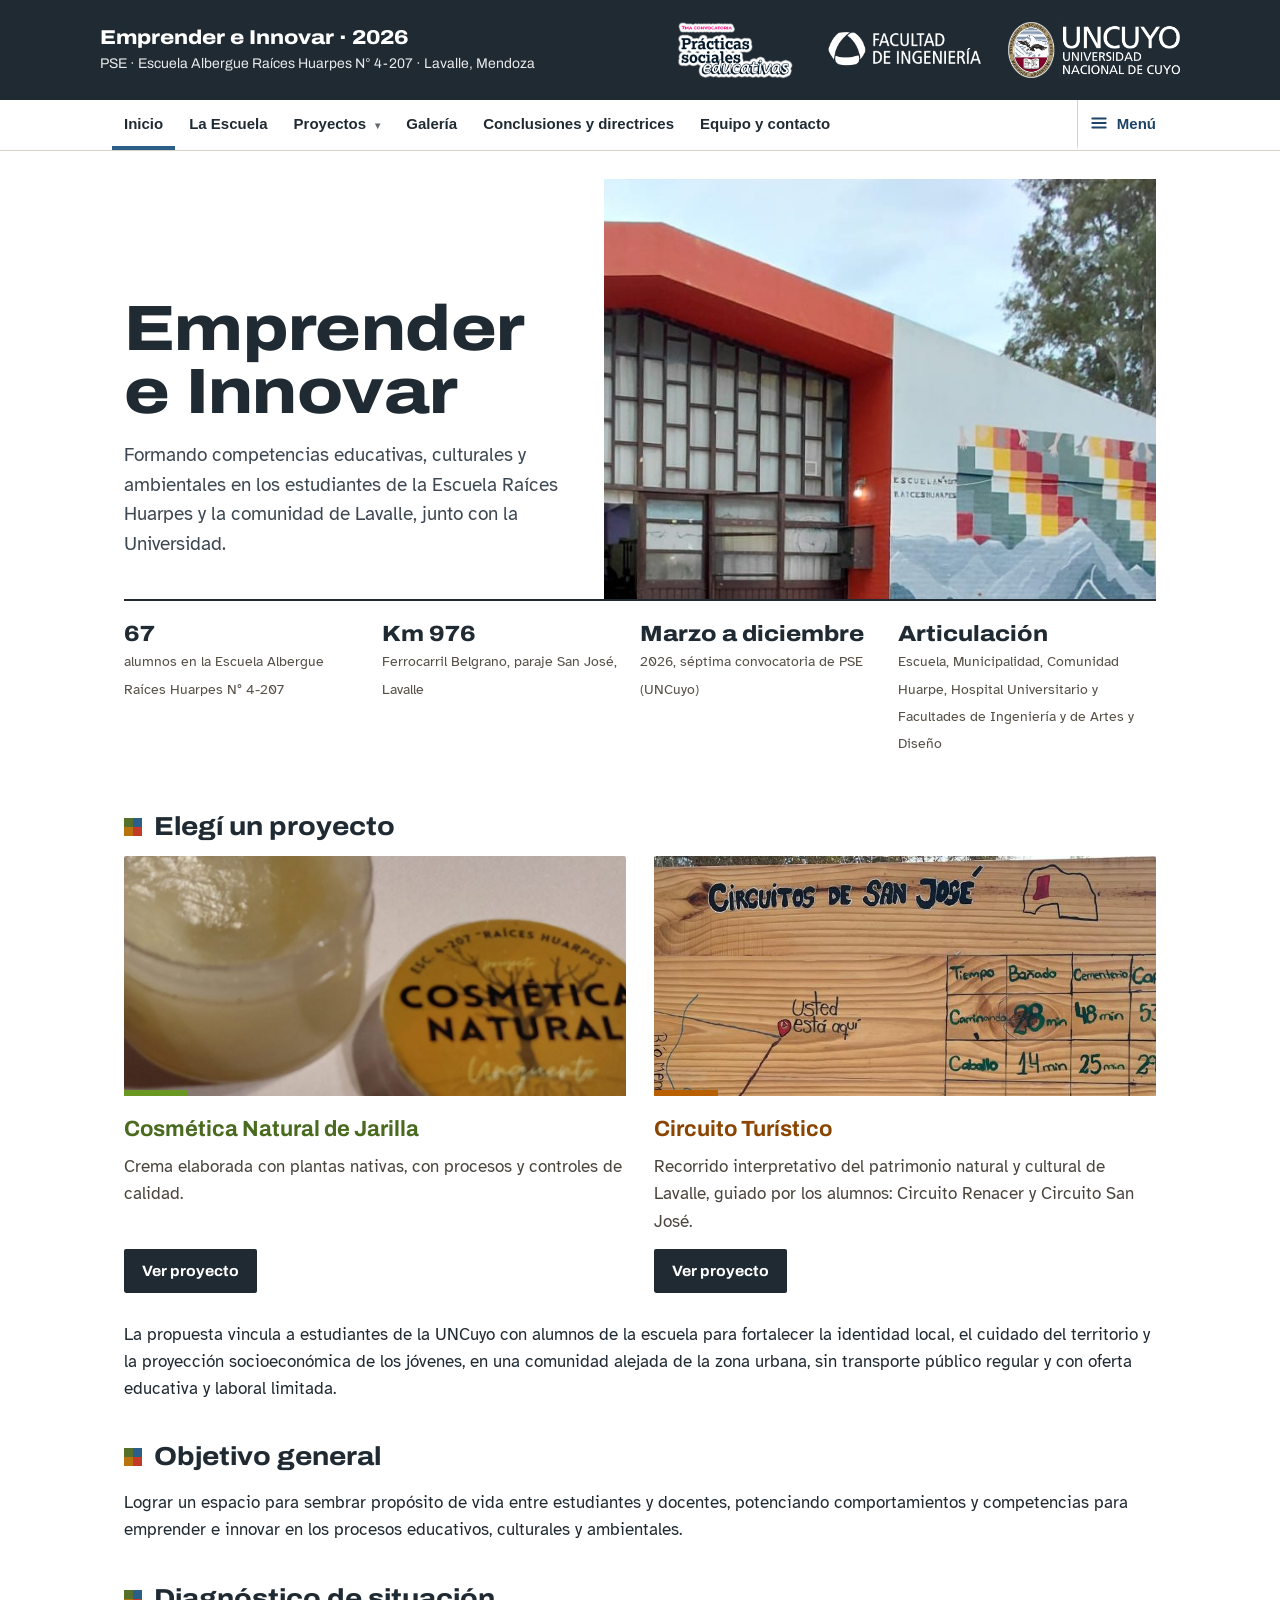
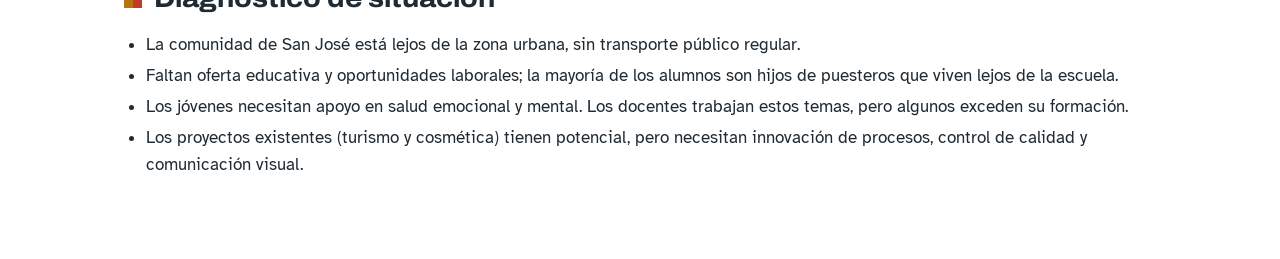
==== index.html @ 1e68cc03 "Cambios generales" ====
<!DOCTYPE html>
<html lang="es">
<head>
<meta charset="UTF-8">
<meta name="viewport" content="width=device-width, initial-scale=1.0">
<title>PSE Escuela Raíces Huarpes · Emprender e Innovar</title>
<style>
  :root{
    --bg:#fbfaf6; --texto:#2e2a24; --borde:#e4dccd;
    --acc:#6A9624; --acc-suave:#BFE878; --acc-osc:#4A6B1F; --acc-txt:#4A6B1F; --hov:#eaf5d2;
  }
  /* Turismo: paleta anaranjada (#af5700 · #c06500 · #d27300 · #e48200 · #f69100 · #ffa333 · #ffba6a · #ffd19b · #ffe8cd) */
  body.turismo{ --acc:#c06500; --acc-suave:#ffe8cd; --acc-osc:#af5700; --acc-txt:#8a4500; --hov:#ffe8cd; --borde:#f1d9bb; --bg:#fffaf3; }
  body.comun{ --acc:#2e5d8a; --acc-suave:#dde9f4; --acc-osc:#1d3f61; --acc-txt:#1d3f61; --hov:#e8f0f8; background:linear-gradient(rgba(251,250,246,.92),rgba(251,250,246,.92)),url("img/mural.jpg") center/cover fixed; }
  *{box-sizing:border-box}
  body{margin:0;font-family:"Open Sans",Lato,Roboto,Arial,sans-serif;font-size:16px;background:var(--bg);color:var(--texto);line-height:1.65}
  h1,h2,h3,nav,.btn,.logo-txt{font-family:Montserrat,Inter,Poppins,Arial,sans-serif}

  header{background:var(--acc-osc);color:#fff;padding:16px 24px;transition:background-color .25s ease}
  .head-in{max-width:1080px;margin:0 auto;display:flex;align-items:center;gap:18px;flex-wrap:wrap}
  .logo{width:64px;height:64px;flex:0 0 64px;border-radius:8px;object-fit:cover;background:#fff}
  .logo-txt{flex:1;min-width:220px}
  .logo-txt .nom{font-size:20px;font-weight:700;margin:0;line-height:1.2}
  .logo-txt .sub{font-size:14px;opacity:.9;margin-top:4px}
  .selector{display:flex;gap:10px;flex-wrap:wrap;margin-left:auto}
  .logos-inst{display:flex;gap:22px;align-items:center;flex-wrap:wrap}
  .logos-inst img{height:56px;width:auto}
  .logos-inst img.pse{height:68px}
  @media(max-width:600px){.logos-inst{flex:1 1 100%;gap:14px}.logos-inst img{height:38px}.logos-inst img.pse{height:46px}}
  .btn-proy{border:2px solid var(--acc);background:#fff;color:var(--acc-osc);padding:9px 16px;border-radius:6px;cursor:pointer;font-size:15px;font-weight:600}
  .btn-proy.activo{background:var(--acc);color:#fff}
  .btn{border:2px solid #fff;background:transparent;color:#fff;padding:9px 16px;border-radius:6px;cursor:pointer;font-size:14px;font-weight:600;transition:.2s}
  .btn:hover{background:rgba(255,255,255,.15)}
  .btn.activo{background:#fff;color:var(--acc-osc)}

  nav{background:#fff;border-bottom:1px solid var(--borde);position:sticky;top:0;z-index:5}
  nav .in{max-width:1080px;margin:0 auto;display:flex;gap:2px;flex-wrap:wrap;padding:0 12px}
  nav button{border:0;background:none;padding:14px 12px;font-size:14px;cursor:pointer;color:var(--texto);border-bottom:3px solid transparent;transition:background-color .18s ease,color .18s ease,border-color .18s ease}
  nav button:hover{background:var(--hov);color:var(--acc-osc);border-bottom-color:var(--acc-suave)}
  nav button.activa{color:var(--acc-osc);border-bottom-color:var(--acc);font-weight:700}
  nav button.activa:hover{border-bottom-color:var(--acc)}

  main{max-width:1080px;margin:0 auto;padding:28px 24px 64px}
  h1.t{font-size:36px;color:var(--acc-osc);margin:6px 0 8px;line-height:1.2}
  h2{font-size:24px;color:var(--acc-osc);margin:26px 0 8px}
  h3{font-size:20px;color:var(--acc);margin:18px 0 6px}
  .lead{font-size:18px;color:#4a443b}
  .tag{display:inline-block;background:var(--acc-suave);color:var(--acc-txt);padding:3px 10px;border-radius:12px;font-size:13px;font-weight:600;margin-bottom:8px}

  .cards{display:grid;grid-template-columns:1fr 1fr;gap:18px;margin-top:22px}
  .card{background:#fff;border:1px solid var(--borde);border-top:6px solid var(--acc);border-radius:10px;padding:22px;transition:box-shadow .2s, transform .2s, background-color .2s}
  .card[data-go]{cursor:pointer}
  .card[data-go]:hover{box-shadow:0 8px 20px rgba(0,0,0,.12);transform:translateY(-3px);background:var(--hov)}
  .card h3{margin-top:0}

  .datos{display:grid;grid-template-columns:repeat(3,1fr);gap:12px;margin:18px 0}
  .dato{background:#fff;border:1px solid var(--borde);border-radius:8px;padding:14px}
  .dato b{display:block;color:var(--acc-osc);font-family:Montserrat,Arial,sans-serif;font-size:15px}
  .dato span{font-size:14px;color:#554f45}

  .foto{background:#EBE0D5;border:2px dashed var(--acc);border-radius:8px;min-height:180px;display:flex;align-items:center;justify-content:center;text-align:center;color:var(--acc-osc);font-size:14px;margin:14px 0;padding:12px}
  .galeria{display:grid;grid-template-columns:repeat(auto-fill,minmax(230px,1fr));gap:14px;margin-top:14px}
  .galeria figure{margin:0;background:#fff;border:1px solid var(--borde);border-radius:8px;overflow:hidden}
  .galeria .marco{height:170px;background:var(--acc-suave);display:flex;align-items:center;justify-content:center;color:var(--acc-osc);font-size:13px;text-align:center;padding:10px}
  .galeria .marco img{width:100%;height:100%;object-fit:cover}
  .galeria figcaption{font-size:14px;padding:10px 12px;color:#4a443b}

  .pendiente{background:#fff8e1;border-left:4px solid #d4a017;padding:10px 14px;border-radius:4px;font-size:14px;margin:12px 0}
  table{width:100%;border-collapse:collapse;margin:10px 0;font-size:14px;background:#fff}
  th,td{border:1px solid var(--borde);padding:8px 10px;text-align:left;vertical-align:top}
  th{background:var(--acc-suave);color:var(--acc-txt)}
  ul,ol{padding-left:22px}
  li{margin-bottom:4px}
  .docs li{margin-bottom:6px}
  .nota{font-size:13px;color:#6b6358}

  .btn-imp{background:var(--acc);color:#fff;border:0;padding:8px 14px;border-radius:6px;cursor:pointer;font-size:14px;margin-bottom:8px;transition:background-color .18s ease,transform .18s ease,box-shadow .18s ease}
  .btn-imp:hover{background:var(--acc-osc);transform:translateY(-1px);box-shadow:0 3px 8px rgba(0,0,0,.18)}
  body.turismo .btn-imp{background:var(--acc-osc)}
  body.turismo .btn-imp:hover{background:var(--acc-txt)}

  /* ---- Inicio: portada, datos y puertas a los proyectos ---- */
  .portada{position:relative;border-radius:14px;overflow:hidden;min-height:380px;display:flex;align-items:flex-end;background:#2b2a26 url("img/escuela.jpg") center 30%/cover}
  .portada::before{content:"";position:absolute;inset:0;background:linear-gradient(to top,rgba(20,24,30,.88) 0%,rgba(20,24,30,.55) 45%,rgba(20,24,30,0) 80%)}
  .portada .txt{position:relative;padding:36px 36px 32px;color:#fff;max-width:760px}
  .portada h1{margin:0 0 10px;font-size:46px;line-height:1.1;color:#fff}
  .portada p{margin:0;font-size:18px;line-height:1.55;color:#f1ede4}
  .datos-fila{display:grid;grid-template-columns:repeat(4,1fr);gap:0;margin:20px 0 6px;border-bottom:1px solid var(--borde)}
  .datos-fila div{padding:6px 18px 16px 0}
  .datos-fila b{display:block;font-family:Montserrat,Arial,sans-serif;font-size:22px;color:var(--acc-osc);line-height:1.2}
  .datos-fila span{font-size:14px;color:#554f45}
  .puertas{display:grid;grid-template-columns:1fr 1fr;gap:20px;margin:14px 0 28px}
  .puerta{display:flex;flex-direction:column;background:#fff;border:1px solid var(--borde);border-radius:12px;overflow:hidden;cursor:pointer;transition:box-shadow .2s,transform .2s}
  .puerta:hover{box-shadow:0 10px 24px rgba(0,0,0,.14);transform:translateY(-3px)}
  .puerta img{width:100%;height:190px;object-fit:cover;display:block}
  .puerta .cuerpo{padding:18px 20px 20px;border-top:6px solid var(--c);display:flex;flex-direction:column;flex:1}
  .puerta .ver{margin-top:auto;align-self:flex-start}
  .puerta h3{margin:0 0 6px;font-size:22px;color:var(--co)}
  .puerta p{margin:0 0 14px;color:#4a443b}
  .puerta .ver{display:inline-block;background:var(--c);color:#fff;padding:8px 16px;border-radius:6px;font-weight:600;font-size:15px}
  .puerta.cos{--c:#6A9624;--co:#4A6B1F} .puerta.tur{--c:#b85f00;--co:#8a4500}
  .puerta .ver{background:var(--co)}
  .contexto{max-width:none}
  @media(max-width:700px){.portada{min-height:320px;background-position:74% 40%}.portada .txt{padding:24px 20px}.portada h1{font-size:32px}.portada p{font-size:16px}.datos-fila{grid-template-columns:1fr 1fr}.puertas{grid-template-columns:1fr}}

  /* ---- Menú del sitio (desplegable general) ---- */
  nav{position:sticky}
  .menu-sitio{margin-left:auto;display:flex;align-items:center;gap:9px;font-weight:700;color:var(--acc-osc);border-left:1px solid var(--borde)!important}
  .menu-sitio svg{width:18px;height:18px;transition:transform .2s}
  .menu-sitio[aria-expanded="true"]{background:var(--hov)}
  #panel-menu{position:absolute;left:0;right:0;top:100%;background:#fff;border-bottom:3px solid var(--acc);box-shadow:0 14px 28px rgba(0,0,0,.16);max-height:calc(100vh - 110px);overflow:auto}
  #panel-menu[hidden]{display:none}
  #panel-menu .cols{max-width:1080px;margin:0 auto;padding:22px 24px 26px;display:grid;grid-template-columns:.8fr 1.1fr 1.1fr;gap:34px}
  #panel-menu h3{margin:0 0 10px;font-size:15px;padding-bottom:8px;border-bottom:3px solid var(--c);color:var(--co)}
  #panel-menu .c-sitio{--c:#2e5d8a;--co:#1d3f61}
  #panel-menu .c-cos{--c:#6A9624;--co:#4A6B1F}
  #panel-menu .c-tur{--c:#c06500;--co:#8a4500}
  #panel-menu ul{list-style:none;margin:0;padding:0}
  #panel-menu ul ul{padding-left:16px;border-left:2px solid #eee;margin:2px 0 4px 6px}
  #panel-menu li{margin:0}
  #panel-menu a{display:block;padding:6px 8px;border-radius:6px;color:#2e2a24;text-decoration:none;font-size:14.5px;line-height:1.35}
  #panel-menu a:hover,#panel-menu a:focus-visible{background:#f3efe6;color:var(--co)}
  #panel-menu .principal{font-weight:700;color:var(--co)}
  @media(max-width:700px){
    nav .in > button[data-tab],nav .in > .dd{display:none}
    .menu-sitio{margin-left:0;width:100%;justify-content:flex-start;border-left:0!important;padding:14px 18px}
    #panel-menu .cols{grid-template-columns:1fr;gap:22px;padding:16px 18px 22px}
  }

  /* ---- La Escuela ---- */
  .esc-top{display:grid;grid-template-columns:1.35fr 1fr;gap:26px;align-items:stretch;margin:6px 0 34px}
  .esc-top figure{margin:0;border-radius:12px;overflow:hidden;min-height:300px;background:#ddd}
  .esc-top figure img{width:100%;height:100%;object-fit:cover;object-position:35% 50%;display:block}
  .ficha{background:#fff;border:1px solid var(--borde);border-radius:12px;padding:20px 22px;margin:0}
  .ficha div{padding:10px 0;border-bottom:1px solid #efe9dd}
  .ficha div:last-child{border-bottom:0}
  .ficha dt{font-family:Montserrat,Arial,sans-serif;font-size:13px;font-weight:700;color:var(--acc-osc);margin:0 0 2px}
  .ficha dd{margin:0;font-size:15px;line-height:1.45;color:#3a352d}
  .esc-intro{font-size:18px;line-height:1.6;color:#3a352d;margin:0 0 8px}
  .mapa-wrap{margin:10px 0 36px}
  .mapa-wrap iframe{display:block;width:100%;height:420px;border:1px solid var(--borde);border-radius:12px;background:#e9e5dc}
  .mapa-cab{display:flex;align-items:baseline;justify-content:space-between;gap:16px;flex-wrap:wrap}
  .btn-mapa{display:inline-block;background:var(--acc-osc);color:#fff;text-decoration:none;padding:9px 16px;border-radius:6px;font-weight:600;font-size:15px}
  .btn-mapa:hover{background:var(--acc)}
  .dos-col{display:grid;grid-template-columns:1fr 1fr;gap:22px;margin-top:10px}
  .dos-col section{background:#fff;border:1px solid var(--borde);border-radius:12px;padding:22px 24px}
  .dos-col h2{margin-top:0;font-size:21px}
  .dos-col p{margin:0}
  .dos-col .desafio{border-top:5px solid #b0623a}
  .dos-col .respuesta{border-top:5px solid var(--acc)}
  @media(max-width:760px){.esc-top,.dos-col{grid-template-columns:1fr}.esc-top figure{min-height:220px}.mapa-wrap iframe{height:320px}}

  /* ---- Equipo y contacto ---- */
  .eq-intro{font-size:17px;color:#3a352d;margin:0 0 22px;max-width:none}
  .eq-bloque{margin:0 0 30px}
  .eq-bloque > h2{margin:0 0 12px;font-size:20px}
  .eq-grid{display:flex;flex-wrap:wrap;gap:16px}
  .eq-grid > .eq-card{flex:1 1 300px}
  .eq-card{background:#fff;border:1px solid var(--borde);border-top:5px solid var(--c,#2e5d8a);border-radius:12px;padding:18px 20px}
  .eq-card h3{margin:0 0 4px;font-size:17px;color:var(--co,#1d3f61)}
  .eq-card .inst{font-size:13px;color:#6b6358;margin:0 0 10px}
  .eq-card ul{list-style:none;margin:0;padding:0}
  .eq-card li{padding:6px 0;border-top:1px solid #f0ebe1;font-size:15px;line-height:1.4}
  .eq-card li:first-child{border-top:0}
  .eq-card li span{display:block;font-size:13px;color:#6b6358}
  .eq-card .eq-mail{display:block;font-size:13px;color:var(--co,#1d3f61);text-decoration:none;word-break:break-all;margin-top:2px}
  .eq-card .eq-mail:hover{text-decoration:underline}
  .eq-card.tur{--c:#c06500;--co:#8a4500}
  .eq-card.cos{--c:#6A9624;--co:#4A6B1F}
  .eq-card.esc{--c:#b0623a;--co:#7a3f22}

  /* ---- Sistema Integrado de Gestión (apartado común) ---- */
  .sig-intro{font-size:18px;line-height:1.6;color:#3a352d;margin:0 0 18px}
  .sig-comp{list-style:none;margin:0 0 14px;padding:0;display:grid;grid-template-columns:repeat(2,1fr);gap:14px}
  .sig-comp li{background:#fff;border:1px solid var(--borde);border-radius:12px;padding:18px 20px;display:grid;grid-template-columns:34px 1fr;gap:4px 12px}
  .sig-comp .n{grid-row:span 2;width:34px;height:34px;border-radius:50%;background:var(--acc-suave);color:var(--acc-osc);font:700 16px/34px Montserrat,Arial,sans-serif;text-align:center}
  .sig-comp h3{margin:2px 0 0;font-size:17px;color:var(--acc-osc)}
  .sig-comp p{margin:0;font-size:15px;line-height:1.5;color:#3a352d}
  .sig-comp li.destacado{grid-column:1/-1;border:2px solid var(--acc);background:#f4f8fc}
  .sig-comp li.destacado .n{background:var(--acc);color:#fff}
  .sig-cierre{font-size:15px;color:#4a443b;margin:6px 0 34px}
  .sig-alcance{display:grid;grid-template-columns:1fr 1fr;gap:16px;margin:8px 0 36px}
  .sig-alcance div{background:#fff;border:1px solid var(--borde);border-top:5px solid var(--c);border-radius:12px;padding:18px 20px}
  .sig-alcance h3{margin:0 0 6px;font-size:17px;color:var(--co)}
  .sig-alcance p{margin:0;font-size:15px;line-height:1.5}
  .sig-alcance .cos{--c:#6A9624;--co:#4A6B1F} .sig-alcance .tur{--c:#c06500;--co:#8a4500}
  .sig-nota{font-size:14px;color:#554f45;margin:-22px 0 34px}
  .iso-wrap{overflow-x:auto;border:1px solid var(--borde);border-radius:12px;background:#fff}
  .iso{width:100%;border-collapse:collapse;font-size:14px;line-height:1.45;min-width:760px}
  .iso th,.iso td{padding:10px 12px;text-align:left;vertical-align:top;border-bottom:1px solid #efe9dd}
  .iso thead th{position:sticky;top:0;background:#f6f3ec;font-family:Montserrat,Arial,sans-serif;font-size:13px}
  .iso thead th.c-com{color:#1d3f61} .iso thead th.c-cos{color:#4A6B1F;border-bottom:3px solid #6A9624} .iso thead th.c-tur{color:#8a4500;border-bottom:3px solid #c06500}
  .iso thead th.c-com{border-bottom:3px solid #2e5d8a}
  .iso td:first-child{font-weight:600;white-space:nowrap;color:#2e2a24}
  .iso td.vacio{color:#b3aa9a}
  .iso tr.grupo td{background:#faf8f3;font:700 12px Montserrat,Arial,sans-serif;color:#6b6358;letter-spacing:.02em;padding:8px 12px}
  @media(max-width:760px){.sig-comp,.sig-alcance{grid-template-columns:1fr}}

  /* ---- Proyectos: portada, tablero y navegación lateral ---- */
  .py-hero{position:relative;border-radius:14px;overflow:hidden;min-height:300px;display:flex;align-items:flex-end;background:#333 center/cover;margin:4px 0 0}
  .py-hero::before{content:"";position:absolute;inset:0;background:linear-gradient(to top,rgba(20,18,14,.9),rgba(20,18,14,.45) 55%,rgba(20,18,14,.05))}
  .py-hero .txt{position:relative;padding:30px 32px;color:#fff;max-width:820px}
  .py-hero .tipo{display:inline-block;font-size:13px;font-weight:700;background:var(--acc);padding:3px 10px;border-radius:12px;margin-bottom:10px}
  .py-hero h1{margin:0 0 8px;font-size:40px;line-height:1.1;color:#fff}
  .py-hero p{margin:0;font-size:17px;line-height:1.5;color:#f3eee4}
  .py-datos{display:grid;grid-template-columns:repeat(4,1fr);border-bottom:1px solid var(--borde);margin:18px 0 26px}
  .py-datos div{padding:6px 16px 16px 0}
  .py-datos b{display:block;font:700 24px/1.2 Montserrat,Arial,sans-serif;color:var(--acc-osc)}
  .py-datos span{font-size:14px;color:#554f45}
  .py-desc{display:grid;grid-template-columns:1.4fr 1fr;gap:28px;align-items:start}
  .py-desc details{margin-top:4px}
  .py-desc summary{cursor:pointer;color:var(--acc-txt);font-weight:700}
  .py-etapas{list-style:none;margin:0;padding:0;counter-reset:e;background:#fff;border:1px solid var(--borde);border-radius:12px;padding:16px 18px}
  .py-etapas h3{margin:0 0 8px;font-size:16px;color:var(--acc-osc)}
  .py-etapas li{counter-increment:e;display:grid;grid-template-columns:28px 1fr;gap:10px;padding:6px 0;font-size:14.5px;line-height:1.4;border-top:1px solid #f0ebe1}
  .py-etapas li:first-of-type{border-top:0}
  .py-etapas li::before{content:counter(e);width:24px;height:24px;border-radius:50%;background:var(--acc-suave);color:var(--acc-osc);font:700 12px/24px Montserrat,Arial,sans-serif;text-align:center}
  .tablero{display:grid;grid-template-columns:repeat(4,1fr);gap:16px;margin-top:10px}
  .col-t h3{margin:0 0 4px;font-size:16px;color:var(--acc-osc)}
  .doc-c{display:block;background:#fff;border:1px solid var(--borde);border-left:5px solid var(--acc);border-radius:10px;padding:12px 14px;margin-bottom:10px;text-decoration:none;color:var(--texto);transition:box-shadow .15s,transform .15s}
  .doc-c:hover,.doc-c:focus-visible{box-shadow:0 6px 16px rgba(0,0,0,.1);transform:translateY(-2px)}
  .doc-c b{display:block;font-size:14.5px;line-height:1.35;color:var(--acc-osc)}
  .doc-c small{display:block;font-size:12.5px;color:#6b6358;margin-top:3px}
  .doc-c.comun{border-left-color:#2e5d8a}.doc-c.comun b{color:#1d3f61}
  .py-layout{display:grid;grid-template-columns:240px 1fr;gap:30px;align-items:start}
  .py-lado{position:sticky;top:64px;max-height:calc(100vh - 80px);overflow:auto;background:#fff;border:1px solid var(--borde);border-radius:12px;padding:14px 10px}
  .py-lado .volver-p{display:block;font-weight:700;color:var(--acc-osc);text-decoration:none;padding:4px 8px 10px;border-bottom:1px solid #efe9dd;margin-bottom:6px;font-size:14px}
  .py-lado h4{margin:10px 8px 4px;font:700 12px Montserrat,Arial,sans-serif;color:#7a7266}
  .py-lado a.it{display:block;padding:6px 8px;border-radius:6px;font-size:13.5px;line-height:1.3;color:#3a352d;text-decoration:none;border-left:3px solid transparent}
  .py-lado a.it:hover{background:var(--hov)}
  .py-lado a.it.actual{background:var(--acc-suave);color:var(--acc-osc);font-weight:700;border-left-color:var(--acc)}
  .py-sel{display:none}
  .py-sel .volver-m{display:block;font-weight:700;color:var(--acc-osc);text-decoration:none;margin-bottom:12px;font-size:15px}
  .py-sel label{display:block}
  .py-pasos{display:flex;justify-content:space-between;gap:16px;margin-top:40px;padding-top:18px;border-top:1px solid var(--borde)}
  .py-pasos a{display:block;max-width:48%;text-decoration:none;background:#fff;border:1px solid var(--borde);border-radius:10px;padding:10px 14px;color:var(--acc-osc)}
  .py-pasos a small{display:block;font-size:12px;color:#7a7266}
  .py-pasos a.sig-p{margin-left:auto;text-align:right}
  .py-main{min-width:0}
  @media(max-width:900px){.tablero{grid-template-columns:1fr 1fr}.py-desc{grid-template-columns:1fr}}
  @media(max-width:760px){
    .py-layout{grid-template-columns:1fr}.py-lado{display:none}
    .py-sel{display:block;margin:0 0 16px}.py-sel label{font-size:13px;font-weight:700;color:var(--acc-osc)}
    .py-sel select{width:100%;margin-top:4px;padding:10px;font-size:15px;border:1px solid var(--borde);border-radius:8px;background:#fff}
    .py-datos{grid-template-columns:1fr 1fr}.tablero{grid-template-columns:1fr}.py-hero h1{font-size:30px}.py-hero .txt{padding:22px 20px}
  }

  .pdca-intro{margin:-4px 0 14px;color:#4a443b}
  .tablero.pdca .col-t{position:relative}
  .pdca-cab{display:flex;gap:12px;align-items:flex-start;background:#fff;border:1px solid var(--borde);border-radius:12px;padding:12px 14px;margin-bottom:12px;min-height:84px}
  .pdca-cab h3{margin:2px 0 2px}.pdca-cab p{margin:0;font-size:13px;color:#6b6358;line-height:1.35}
  .pdca-l{flex:0 0 40px;height:40px;border-radius:50%;background:var(--acc);color:#fff;font:800 19px/40px Montserrat,Arial,sans-serif;text-align:center}
  .tablero.pdca .col-t:not(:last-child)::after{content:"→";position:absolute;top:30px;right:-15px;font:700 18px Montserrat,Arial,sans-serif;color:var(--acc);z-index:1}
  .pdca-vuelta{margin:6px 0 0;font-size:14px;font-weight:600;color:var(--acc-osc)}
  @media(max-width:900px){.tablero.pdca .col-t::after{display:none}}
  .foto-fig{margin:14px 0}
  .foto-fig img{width:100%;max-height:340px;object-fit:cover;border-radius:8px;border:1px solid var(--borde);display:block}
  .foto-fig figcaption{font-size:13px;color:#4a443b;margin-top:4px}
  .sim-in{display:flex;gap:10px;align-items:center;flex-wrap:wrap;margin:12px 0}
  .sim-in input{width:110px;padding:6px;font-size:15px;border:1px solid var(--borde);border-radius:4px}
  .anim-ctrl{display:flex;gap:10px;align-items:center;flex-wrap:wrap;margin:12px 0}
  .anim-track{display:grid;grid-template-columns:repeat(auto-fill,minmax(230px,1fr));gap:8px;margin:10px 0}
  .anim-paso{background:#fff;border:1px solid var(--borde);border-radius:6px;padding:8px 10px;font-size:14px;cursor:pointer;opacity:.55;transition:.3s}
  .anim-paso:hover{opacity:1;background:var(--hov);border-color:var(--acc)}
  .anim-paso .num{display:inline-block;background:var(--acc-suave);color:var(--acc-osc);border-radius:50%;width:24px;height:24px;text-align:center;line-height:24px;margin-right:6px;font-weight:700}
  .anim-paso.hecho{opacity:.85;border-color:var(--acc)}
  .anim-paso.activo-anim{opacity:1;background:var(--acc);color:#fff;transform:scale(1.03);border-color:var(--acc)}
  .anim-paso.activo-anim .num{background:#fff;color:var(--acc-osc)}
  .anim-barra{height:10px;background:var(--acc-suave);border-radius:6px;overflow:hidden}
  #anim-bar{height:100%;width:0;background:var(--acc);transition:width .5s}
  .escena svg{width:100%;max-width:420px;display:block;margin:0 auto}
  .sway,.spin,.bob,.wave,.drip,.steam,.tilt,.wobble,.grow,.slide,.blink,.draw{transform-box:fill-box;transform-origin:50% 50%}
  .sway{animation:sway 2.2s ease-in-out infinite}
  @keyframes sway{0%,100%{transform:rotate(-6deg)}50%{transform:rotate(6deg)}}
  .spin{animation:spin 4s linear infinite}
  @keyframes spin{to{transform:rotate(360deg)}}
  .bob{animation:bob 1.6s ease-in-out infinite}
  @keyframes bob{50%{transform:translateY(-8px)}}
  .wave{animation:wave 2s ease-in-out infinite}
  @keyframes wave{0%,100%{transform:translateX(-4px)}50%{transform:translateX(4px)}}
  .drip{animation:drip 1.2s ease-in infinite}
  @keyframes drip{0%{transform:translateY(-12px);opacity:0}30%{opacity:1}100%{transform:translateY(40px);opacity:0}}
  .steam{animation:steam 2s ease-out infinite}
  @keyframes steam{0%{opacity:0;transform:translateY(10px)}40%{opacity:1}100%{opacity:0;transform:translateY(-14px)}}
  .tilt{animation:tilt 2s ease-in-out infinite}
  @keyframes tilt{0%,100%{transform:rotate(-6deg)}50%{transform:rotate(6deg)}}
  .wobble{animation:wob 1.4s ease-in-out infinite}
  @keyframes wob{0%,100%{transform:scale(1,1)}50%{transform:scale(1.12,.88)}}
  .grow{animation:grow 2s ease-in-out infinite;transform-origin:50% 100%}
  @keyframes grow{0%{transform:scaleY(.2)}60%,100%{transform:scaleY(1)}}
  .slide{animation:slide 2.4s ease-in-out infinite}
  @keyframes slide{0%{transform:translateX(-40px);opacity:0}40%,100%{transform:none;opacity:1}}
  .blink{animation:blink 1s ease-in-out infinite}
  @keyframes blink{50%{opacity:.15}}
  .draw{stroke-dasharray:100;stroke-dashoffset:100;animation:draw 1.8s ease forwards}
  @keyframes draw{to{stroke-dashoffset:0}}
  /* ---------- Laboratorio modular: datos destacados y antes/después ---------- */
  .lm-datos{display:grid;grid-template-columns:repeat(auto-fit,minmax(200px,1fr));gap:12px;margin:16px 0}
  .lm-dato{background:#fff;border:1px solid var(--borde);border-top:5px solid var(--acc);border-radius:10px;padding:14px 16px;text-align:center}
  .lm-dato b{display:block;font-family:Montserrat,Arial,sans-serif;font-size:34px;line-height:1.1;color:var(--acc-osc)}
  .lm-dato span{display:block;margin-top:6px;font-size:14px;color:#554f45}
  .lm-vs{display:grid;grid-template-columns:1fr 1fr;gap:14px;margin:12px 0 18px}
  .lm-vs>div{border-radius:10px;padding:14px 18px 8px;border:1px solid var(--borde)}
  .lm-vs .lm-hoy{background:#fbeeea;border-top:5px solid #b5472d}
  .lm-vs .lm-lab{background:#eef5e3;border-top:5px solid var(--acc)}
  .lm-vs h4{margin:0 0 6px;font-size:16px}
  .lm-vs .lm-hoy h4{color:#9a3420}.lm-vs .lm-lab h4{color:var(--acc-osc)}
  .lm-vs ul{margin:0 0 6px;padding-left:20px}
  .lm-vs li{margin:6px 0;font-size:15px;line-height:1.45}
  @media(max-width:640px){.lm-vs{grid-template-columns:1fr}.lm-dato b{font-size:30px}}
  /* ---------- Laboratorio modular: plano en planta ---------- */
  .lm-plano{margin:12px 0 20px}
  .lm-plano .lm-escena{background:#fff}
  .lm-plano svg text{font-family:Arial,Helvetica,sans-serif}
  .lm-plano .z{transition:filter .2s}
  .lm-plano .z:hover{filter:brightness(.94)}
  .lm-leyenda{display:grid;grid-template-columns:repeat(auto-fit,minmax(250px,1fr));gap:6px 18px;margin:12px 0 0;padding:0;list-style:none;counter-reset:lz}
  .lm-leyenda li{display:flex;gap:10px;align-items:flex-start;font-size:14.5px;line-height:1.4}
  .lm-leyenda i{flex:none;width:24px;height:24px;border-radius:50%;background:var(--acc);color:#fff;font:700 13px/24px Arial,sans-serif;text-align:center;font-style:normal}
  .lm-leyenda i.l{background:#2B5F8A}
  @media(max-width:680px){.lm-plano .lm-escena svg{min-width:620px}}
  /* ---------- Recorrido actual vs. laboratorio modular (3D) ---------- */
  #hoy3d{display:none;margin:12px 0 14px}
  #hoy3d.on{display:block}
  .hoy-modos{display:flex;gap:8px;flex-wrap:wrap;margin:0 0 10px}
  #hoy3d-box{position:relative;height:460px;background:linear-gradient(#eef1f5,#f7f4ec);border:1px solid var(--borde);border-radius:12px;overflow:hidden;box-shadow:0 8px 24px rgba(65,45,19,.10);cursor:grab;touch-action:pan-y}
  #hoy3d-box.drag{cursor:grabbing}
  #hoy3d-box canvas{display:block;width:100%;height:100%}
  .hoy-cont{position:absolute;top:10px;left:10px;display:flex;gap:8px;flex-wrap:wrap;pointer-events:none;z-index:2}
  .hoy-cont span{background:rgba(255,255,255,.92);border:1px solid var(--borde);border-radius:8px;padding:5px 11px;font-size:13px;color:#2e2a24}
  .hoy-cont b{font-size:19px;color:#9a3420;margin-right:5px}
  .hoy-cont.cero b{color:var(--acc-osc)}
  .hoy-pista{position:absolute;left:12px;bottom:10px;font-size:12.5px;color:#55606b;background:rgba(255,255,255,.82);border-radius:6px;padding:3px 9px;pointer-events:none}
  #hoy3d-cap{margin:12px 0 0;font-size:15.5px;line-height:1.45;min-height:46px}
  #hoy3d-cap b{color:var(--acc-osc)}
  #hoy3d-bar{height:8px;background:var(--acc-suave);border-radius:6px;overflow:hidden;margin:4px 0 0}
  #hoy3d-bar i{display:block;height:100%;width:0;background:var(--acc);transition:width .35s linear}
  #hoy3d .anim-track{margin:12px 0 0}
  #hoy3d.lab #hoy3d-pasos,#hoy3d.lab #hoy3d-bar,#hoy3d.lab #hoy3d-play{display:none}
  .hoy-tabla td:first-child{font-weight:700;color:#3d4852}
  .hoy-tabla td:nth-child(2){background:#fbeeea}
  .hoy-tabla td:nth-child(3){background:#eef5e3}
  @media(max-width:680px){#hoy3d-box{height:340px}#hoy3d-cap{min-height:88px;font-size:14.5px}.hoy-cont span{font-size:12px;padding:4px 8px}.hoy-cont b{font-size:16px}}
  /* ---------- Laboratorio modular en 3D ---------- */
  #lm3d{display:none;margin:14px 0 20px}
  #lm3d.on{display:block}
  #lm3d-box{position:relative;height:440px;background:linear-gradient(#eef1f5,#f7f4ec);border:1px solid var(--borde);border-radius:12px;overflow:hidden;box-shadow:0 8px 24px rgba(65,45,19,.10);cursor:grab;touch-action:pan-y}
  #lm3d-box.drag{cursor:grabbing}
  #lm3d-box canvas{display:block;width:100%;height:100%}
  #lm3d-pista{position:absolute;left:12px;bottom:10px;font-size:12.5px;color:#55606b;background:rgba(255,255,255,.82);border-radius:6px;padding:3px 9px;pointer-events:none}
  #lm3d-cap{margin:12px 0 0;font-size:15.5px;line-height:1.45;min-height:46px}
  #lm3d-cap b{color:var(--acc-osc)}
  #lm3d-bar{height:8px;background:var(--acc-suave);border-radius:6px;overflow:hidden;margin:4px 0 0}
  #lm3d-bar i{display:block;height:100%;width:0;background:var(--acc);transition:width .35s linear}
  .lm3d-btn{font:inherit;font-size:14px;padding:7px 14px;border-radius:6px;border:1px solid var(--acc);background:var(--acc);color:#fff;cursor:pointer}
  .lm3d-btn.sec{background:#fff;color:var(--acc-osc)}
  .lm3d-btn:hover{filter:brightness(1.07)}
  #lm3d .anim-track{margin:12px 0 0}
  @media(max-width:680px){#lm3d-box{height:320px}#lm3d-cap{min-height:66px;font-size:14.5px}}
  /* ---------- Animación: armado del laboratorio modular ---------- */
  .lm-anim{margin:14px 0 20px}
  .lm-escena{background:#f7f4ec;border:1px solid var(--borde);border-radius:12px;overflow:hidden;box-shadow:0 8px 24px rgba(65,45,19,.10)}
  .lm-escena svg{display:block;width:100%;height:auto}
  .lm-cap{position:relative;height:54px;margin:12px 0 0}
  .lm-cap p{position:absolute;left:0;right:0;top:0;margin:0;font-size:15px;line-height:1.45;opacity:0}
  .lm-cap b{color:var(--acc-osc)}
  .lm-barra{height:8px;background:var(--acc-suave);border-radius:6px;overflow:hidden}
  .lm-barra i{display:block;height:100%;background:var(--acc);transform:scaleX(0);transform-origin:left;animation:lm-barra 20s linear infinite}
  .lm-pie{font-size:13px;color:#6b6358;margin:8px 0 0}
  .lm-a2,.lm-a3,.lm-a4,.lm-a5,.lm-a6,.lm-a7,.lm-badge{opacity:0}
  .lm-a2{animation:lm-a2 20s linear infinite}
  .lm-a3{animation:lm-a3 20s linear infinite}
  .lm-a4{animation:lm-a4 20s linear infinite}
  .lm-a5{animation:lm-a5 20s linear infinite}
  .lm-a6{animation:lm-a6 20s linear infinite}
  .lm-a7{animation:lm-a7 20s linear infinite}
  .lm-w1{animation:lm-w1 20s linear infinite}
  .lm-w2{animation:lm-w2 20s linear infinite}
  .lm-w3{animation:lm-w3 20s linear infinite}
  .lm-w4{animation:lm-w4 20s linear infinite}
  .lm-w5{animation:lm-w5 20s linear infinite}
  .lm-w6{animation:lm-w6 20s linear infinite}
  .lm-w7{animation:lm-w7 20s linear infinite}
  .lm-w8{animation:lm-w8 20s linear infinite}
  .lm-vapor path{transform-box:fill-box;transform-origin:50% 100%;animation:lm-vapor 2.4s ease-out infinite}
  .lm-vapor path:nth-child(2){animation-delay:.8s}
  .lm-vapor path:nth-child(3){animation-delay:1.6s}
  .lm-dot{animation:lm-dot 4.5s ease-in-out infinite}
  .lm-led{animation:lm-led 1.4s ease-in-out infinite}
  .lm-anim:hover *,.lm-anim:focus-within *{animation-play-state:paused}
  @keyframes lm-a2{0%,10%{opacity:0;transform:translateY(10px)}14%,87%{opacity:1;transform:none}96%,100%{opacity:0;transform:translateY(10px)}}
  @keyframes lm-a3{0%,22%{opacity:0;transform:translateY(10px)}26%,87%{opacity:1;transform:none}95%,100%{opacity:0;transform:translateY(10px)}}
  @keyframes lm-a4{0%,34%{opacity:0;transform:translateY(10px)}38%,87%{opacity:1;transform:none}94%,100%{opacity:0;transform:translateY(10px)}}
  @keyframes lm-a5{0%,46%{opacity:0;transform:translateY(10px)}50%,87%{opacity:1;transform:none}93%,100%{opacity:0;transform:translateY(10px)}}
  @keyframes lm-a6{0%,58%{opacity:0;transform:translateY(10px)}62%,87%{opacity:1;transform:none}92%,100%{opacity:0;transform:translateY(10px)}}
  @keyframes lm-a7{0%,70%{opacity:0}74%,86%{opacity:1}90%,100%{opacity:0}}
  @keyframes lm-w1{0%,1%{opacity:0}4%,10%{opacity:1}13%,100%{opacity:0}}
  @keyframes lm-w2{0%,13%{opacity:0}16%,22%{opacity:1}25%,100%{opacity:0}}
  @keyframes lm-w3{0%,25%{opacity:0}28%,34%{opacity:1}37%,100%{opacity:0}}
  @keyframes lm-w4{0%,37%{opacity:0}40%,46%{opacity:1}49%,100%{opacity:0}}
  @keyframes lm-w5{0%,49%{opacity:0}52%,58%{opacity:1}61%,100%{opacity:0}}
  @keyframes lm-w6{0%,61%{opacity:0}64%,70%{opacity:1}73%,100%{opacity:0}}
  @keyframes lm-w7{0%,73%{opacity:0}76%,84%{opacity:1}87%,100%{opacity:0}}
  @keyframes lm-w8{0%,87%{opacity:0}90%,97%{opacity:1}99%,100%{opacity:0}}
  @keyframes lm-vapor{0%{opacity:0;transform:translateY(8px) scale(.9)}35%{opacity:.75}100%{opacity:0;transform:translateY(-18px) scale(1.2)}}
  @keyframes lm-dot{0%,4%{transform:translateX(0)}96%,100%{transform:translateX(392px)}}
  @keyframes lm-led{50%{opacity:.2}}
  @keyframes lm-barra{0%{transform:scaleX(0)}100%{transform:scaleX(1)}}
  @media(max-width:680px){.lm-escena{overflow-x:auto}.lm-escena svg{min-width:640px}.lm-cap{height:92px}.lm-cap p{font-size:14px}}
  @media(prefers-reduced-motion:reduce){
    .lm-anim *{animation:none!important}
    .lm-a2,.lm-a3,.lm-a4,.lm-a5,.lm-a6,.lm-a7{opacity:1}
    .lm-badge{display:none}
    .lm-cap{height:auto}.lm-cap p{position:static;opacity:1;margin:0 0 6px}
    .lm-barra{display:none}
  }
  #fto-panel .fto table{font-size:13px}
  /* ---------- Menú desplegable de "Proyectos" ---------- */
  .dd{position:relative;display:flex}
  .dd-menu{position:absolute;top:100%;left:0;min-width:240px;max-width:calc(100vw - 24px);background:#fff;border:1px solid var(--borde);border-top:3px solid var(--acc);border-radius:0 0 10px 10px;box-shadow:0 10px 24px rgba(0,0,0,.14);display:flex;flex-direction:column;padding:4px 0;opacity:0;visibility:hidden;transform:translateY(-6px);transition:opacity .16s ease,transform .16s ease,visibility .16s;z-index:20}
  .dd:hover .dd-menu,.dd:focus-within .dd-menu{opacity:1;visibility:visible;transform:none}
  .dd.cerrado .dd-menu{opacity:0;visibility:hidden}
  nav .dd-menu button{display:flex;align-items:center;gap:10px;width:100%;text-align:left;padding:12px 18px;border:0;border-left:4px solid transparent;font-size:14px;white-space:nowrap}
  nav .dd-menu button::before{content:"";width:12px;height:12px;border-radius:50%;flex:0 0 12px}
  nav .dd-menu button[data-go*="|turismo|"]::before{background:#d27300}
  nav .dd-menu button[data-go*="|cosmetica|"]::before{background:#6A9624}
  nav .dd-menu button[data-go*="|turismo|"]:hover{background:#ffe8cd;color:#8a4500;border-left-color:#d27300}
  nav .dd-menu button[data-go*="|cosmetica|"]:hover{background:#eaf5d2;color:#4A6B1F;border-left-color:#6A9624}
  .dd-caret{font-size:10px;margin-left:5px;opacity:.7}

  /* ---------- Transición entre ventanas (fade rápido) ---------- */
  #contenido{transition:opacity .2s ease}
  #contenido.saliendo{opacity:0;transition-duration:.12s}

  /* ---------- Vista dividida de Proyectos ---------- */
  body.dividida main{max-width:none;padding:0}
  .split{display:grid;grid-template-columns:1fr 1fr;min-height:calc(100vh - 131px)}
  .half{display:flex;flex-direction:column;justify-content:flex-start;align-items:flex-start;gap:14px;padding:clamp(40px,12vh,120px) clamp(24px,6vw,84px) 56px;position:relative;overflow:hidden}
  .half .ico{width:76px;height:76px;margin-bottom:6px}
  .half h2{font-size:clamp(26px,3.2vw,38px);margin:0;line-height:1.15}
  .half p{font-size:17px;max-width:460px;margin:0}
  .half .etq{font-family:Montserrat,Arial,sans-serif;font-size:13px;font-weight:700;letter-spacing:.08em;text-transform:uppercase}
  .half.tur{background:linear-gradient(155deg,#ffe8cd 0%,#ffd19b 100%);color:#4a2500}
  .half.tur h2,.half.tur .etq{color:#8a4500}
  .half.cos{background:linear-gradient(155deg,#f4fbe3 0%,#BFE878 100%);color:#27360f}
  .half.cos h2,.half.cos .etq{color:#4A6B1F}
  .ver{font-family:Montserrat,Arial,sans-serif;font-size:16px;font-weight:700;color:#fff;border:2px solid transparent;border-radius:8px;padding:12px 28px;cursor:pointer;margin-top:10px;transition:background-color .2s ease,color .2s ease,border-color .2s ease,transform .2s ease,box-shadow .2s ease}
  .half.tur .ver{background:#af5700}
  .half.cos .ver{background:#4A6B1F}
  .half.tur .ver:hover{background:#fff;color:#af5700;border-color:#af5700;transform:translateY(-2px);box-shadow:0 6px 14px rgba(175,87,0,.25)}
  .half.cos .ver:hover{background:#fff;color:#4A6B1F;border-color:#4A6B1F;transform:translateY(-2px);box-shadow:0 6px 14px rgba(74,107,31,.25)}
  .half .ver .flecha{display:inline-block;transition:transform .2s ease;margin-left:6px}
  .half .ver:hover .flecha{transform:translateX(4px)}

  /* ---------- Página de cada proyecto + índice ---------- */
  .mig{font-size:14px;margin:0 0 12px;color:#6b6358}
  .mig a{color:var(--acc-txt);text-decoration:none;padding:2px 6px;border-radius:4px;transition:background-color .15s ease}
  .mig a:hover{background:var(--hov);text-decoration:underline}
  .mig .sep{margin:0 6px 0 2px;opacity:.6}
  .indice,.indice ol{list-style:none;padding-left:0;counter-reset:n}
  .indice ol{padding-left:30px;margin-top:6px}
  .indice li{counter-increment:n;margin-bottom:8px}
  .indice li::before{content:counters(n,".") "  ";font-family:Montserrat,Arial,sans-serif;font-weight:700;color:var(--acc-txt)}
  .indice > li::before{content:counters(n,".") ".  "}
  .indice a{display:inline-block;color:var(--acc-txt);text-decoration:none;font-size:16px;padding:3px 10px;border-radius:6px;border:1px solid transparent;transition:background-color .15s ease,border-color .15s ease,transform .15s ease}
  .indice a:hover{background:var(--hov);border-color:var(--acc);transform:translateX(3px)}
  .indice > li > a{font-weight:700}
  .volver{display:block;width:fit-content;margin:6px 0 12px;font-size:14px;color:var(--acc-txt);text-decoration:none;padding:4px 10px;border-radius:6px;border:1px solid var(--acc);transition:background-color .15s ease,color .15s ease}
  .volver:hover{background:var(--acc-osc);color:#fff}
  body.turismo .volver:hover{background:var(--acc-osc)}

  button:focus-visible,a:focus-visible,[data-go]:focus-visible{outline:3px solid var(--acc);outline-offset:2px}
  @media (prefers-reduced-motion:reduce){#contenido,#contenido.saliendo,.dd-menu{transition:none}}
  .lfb{background:#fff;color:var(--acc-osc);padding:6px 10px;border-radius:6px;font-weight:700;font-size:13px}

  /* ---------- Agregados Proyecto B · Turismo ---------- */
  .tscroll{overflow-x:auto;-webkit-overflow-scrolling:touch;margin:10px 0}
  .tscroll table{margin:0;min-width:560px}
  .propuesta{background:#fff3e0;border-left:4px solid #e48200;padding:10px 14px;border-radius:4px;font-size:14px;margin:12px 0}
  .kpis{display:grid;grid-template-columns:repeat(auto-fit,minmax(180px,1fr));gap:12px;margin:14px 0}
  .kpi{background:#fff;border:1px solid var(--borde);border-left:6px solid var(--acc);border-radius:8px;padding:12px 14px}
  .kpi b{display:block;font-family:Montserrat,Arial,sans-serif;font-size:22px;color:var(--acc-osc);line-height:1.2}
  .kpi span{font-size:13px;color:#554f45}
  .kpi-ok{border-left-color:#3f8f3a}.kpi-ok b{color:#2f6f2b}
  .kpi-no{border-left-color:#b5472d}.kpi-no b{color:#9a3420}
  .kpi-m{border-left-color:#d4a017}.kpi-m b{color:#8a6a00}
  .ok{color:#2f6f2b;font-weight:600}.no{color:#9a3420;font-weight:600}.parcial{color:#8a6a00;font-weight:600}
  .checks{list-style:none;padding-left:0}.checks li{background:#fff;border:1px solid var(--borde);border-radius:6px;padding:8px 12px}
  .formula{font-family:Consolas,monospace;font-size:13px;background:var(--acc-suave);padding:8px 10px;border-radius:6px}
  .sim-in select{padding:6px;font-size:15px;border:1px solid var(--borde);border-radius:4px;background:#fff}
  .npr{display:inline-block;min-width:38px;text-align:center;padding:2px 6px;border-radius:10px;font-weight:700}
  .npr-i{background:#f6d3cb;color:#8a2a17}.npr-m{background:#fbeab0;color:#6f5400}.npr-a{background:#d8ecd2;color:#2f5f2b}
  table.amfe{font-size:12.5px;min-width:1100px}
  table.qfd td.c{text-align:center;font-size:16px;color:var(--acc-osc)}
  table.qfd th.vert{height:150px;vertical-align:bottom;padding:6px 4px;width:44px}
  table.qfd th.vert span{writing-mode:vertical-rl;transform:rotate(180deg);font-size:12px;white-space:nowrap}
  .btn-imp.sel{outline:3px solid var(--acc-suave);outline-offset:1px}
  .barra-f{display:grid;grid-template-columns:140px 1fr;gap:10px;align-items:center;font-size:13px;margin:6px 0}
  .barra-f div{display:flex;flex-direction:column;gap:3px}
  .barra-f i{display:block;height:10px;background:var(--acc);border-radius:4px;transition:width .4s}
  .barra-f i.b2{background:#6A9624}
  .leyenda{font-size:13px;margin:12px 0 4px}.leyenda span{display:inline-block;width:12px;height:12px;border-radius:3px;margin:0 4px 0 10px;vertical-align:-1px}
  .leyenda .l1{background:var(--acc)}.leyenda .l2{background:#6A9624}
  #c-tab input{width:110px;padding:4px;border:1px solid var(--borde);border-radius:4px}
  .pmap{display:grid;grid-template-columns:170px 1fr 170px;gap:12px;margin:14px 0;font-size:13px}
  .pm-cli{background:#fff;border:2px solid #555;border-radius:10px;padding:10px;display:flex;flex-direction:column;gap:6px}
  .pm-cli span{border:1px solid var(--borde);border-radius:6px;padding:4px 6px;background:#fffaf3}
  .pm-centro{display:flex;flex-direction:column;gap:10px}
  .pm-caja{border-radius:10px;padding:10px 12px;border:2px solid}
  .pm-caja b{display:block;text-align:center;font-family:Montserrat,Arial,sans-serif;margin-bottom:6px}
  .pm-est{border-color:#c2415a;background:#fdf0f2}.pm-op{border-color:#e48200;background:#fff6e8}.pm-sop{border-color:#7b5ea7;background:#f5f0fb}
  .pm-flujo{display:flex;align-items:center;gap:8px;flex-wrap:wrap;justify-content:center}
  .pm-flujo>span{background:#fff;border:1px solid #999;border-radius:6px;padding:6px 8px}
  .pm-flujo>span:nth-child(even){border:0;background:none;font-size:18px;padding:0}
  .pm-dos{display:flex;flex-direction:column;gap:4px}.pm-dos em{font-style:normal;border:1px solid var(--borde);border-radius:4px;padding:3px 6px;background:#fffaf3}
  .pasos-op{counter-reset:p;list-style:none;padding:0;display:flex;flex-direction:column;align-items:center;gap:0}
  .pasos-op li{counter-increment:p;background:#fff8d9;border:1px solid #e0c25a;border-radius:8px;padding:8px 14px;width:min(420px,100%);text-align:center;position:relative;margin-bottom:20px}
  .pasos-op li::before{content:counter(p)". ";font-weight:700}
  .pasos-op li:not(:last-child)::after{content:"↓";position:absolute;left:50%;bottom:-20px;transform:translateX(-50%);color:#999}
  .arbol li{margin-bottom:8px}
  details{background:#fff;border:1px solid var(--borde);border-radius:8px;padding:8px 12px;margin:12px 0}
  details summary{cursor:pointer;font-weight:600;color:var(--acc-osc)}
  .pdf-box{display:flex;align-items:center;justify-content:space-between;gap:14px;flex-wrap:wrap;margin:30px 0 6px;padding:14px 18px;background:#fff;border:1px solid var(--borde);border-left:6px solid var(--acc);border-radius:8px}
  .pdf-box b{display:block;font-family:Montserrat,Arial,sans-serif;color:var(--acc-osc)}
  .pdf-box span{font-size:14px;color:#554f45}
  .pdf-box .btn-imp{margin:0;text-decoration:none;display:inline-block}
  table.imp{font-size:12px;min-width:980px}
  table.imp th.vert{height:140px;vertical-align:bottom;padding:6px 3px;width:34px}
  table.imp th.vert span{writing-mode:vertical-rl;transform:rotate(180deg);font-size:11.5px;white-space:nowrap}
  table.imp td.ip{background:#bfe3b4;color:#235b1f;text-align:center;font-weight:700}
  table.imp td.in{background:#f3c2b8;color:#8a2a17;text-align:center;font-weight:700}
  @media(max-width:760px){ .pmap{grid-template-columns:1fr} .barra-f{grid-template-columns:1fr} }
  @media print{header,nav,.noprint,.selector{display:none!important} .tscroll{overflow:visible} details{display:block} body,body.comun{background:#fff!important} main{padding:0} .card{box-shadow:none} h1.t,h2,h3{color:#000} .tag{border:1px solid #000} th{background:#eee}}
  @media(max-width:760px){
    .cards,.datos{grid-template-columns:1fr}
    h1.t{font-size:28px}
    .selector{margin-left:0;width:100%}
    .btn{flex:1}
    .split{grid-template-columns:1fr;min-height:0}
    .half{padding:40px 24px}
    .dd{position:static}
    .dd-menu{left:12px;right:12px;min-width:0;max-width:none}
  }

  /* =====================================================================
     ESTILO "MOSAICO": identidad tomada de la escuela (mural de la wiphala,
     piso de mosaicos, carteles pintados a mano) y del secano lavallino.
     ===================================================================== */
  @font-face{font-family:"Archivo";src:url("fonts/archivo.woff2") format("woff2");font-weight:100 900;font-stretch:62% 125%;font-display:swap}
  @font-face{font-family:"Atkinson Hyperlegible";src:url("fonts/atkinson-400.woff2") format("woff2");font-weight:400;font-display:swap}
  @font-face{font-family:"Atkinson Hyperlegible";src:url("fonts/atkinson-400i.woff2") format("woff2");font-weight:400;font-style:italic;font-display:swap}
  @font-face{font-family:"Atkinson Hyperlegible";src:url("fonts/atkinson-700.woff2") format("woff2");font-weight:700;font-display:swap}
  :root{
    --tinta:#1F2A33; --arena:#EDE4D3; --linea:#D9D2C4; --ladrillo:#C23B26; --ocre:#B8730F; --jarilla:#55702A; --cielo:#2B5F8A;
    --bg:#ffffff; --texto:#1F2A33; --borde:#D9D2C4;
    --acc:#55702A; --acc-suave:#E6EBD9; --acc-osc:#3E5420; --acc-txt:#3E5420; --hov:#F1F4EA;
    --m1:var(--jarilla); --m2:var(--ladrillo); --m3:var(--ocre); --m4:var(--cielo);
  }
  body.turismo{--acc:#B8730F;--acc-suave:#F5E7CF;--acc-osc:#7E4E08;--acc-txt:#7E4E08;--hov:#FBF3E6;--borde:#D9D2C4;--bg:#ffffff;--m1:var(--ocre);--m2:var(--ladrillo);--m3:var(--jarilla);--m4:var(--cielo)}
  body.comun{--acc:#2B5F8A;--acc-suave:#DDE8F2;--acc-osc:#1D4467;--acc-txt:#1D4467;--hov:#EEF4F9;background:#fff;--m1:var(--cielo);--m2:var(--ladrillo);--m3:var(--ocre);--m4:var(--jarilla)}
  body{font-family:"Atkinson Hyperlegible",Arial,sans-serif;font-size:17px;line-height:1.6;color:var(--tinta);background:#fff}
  h1,h2,h3,h4,nav,.btn,.logo-txt,.btn-imp,.ver,.btn-mapa,.datos-fila b,.py-datos b,.pdca-l{font-family:"Archivo",Arial,sans-serif}
  h1.t,.portada h1,.py-hero h1{font-stretch:115%;font-weight:800;letter-spacing:-.01em;color:var(--tinta)}
  h1.t{font-size:44px;line-height:1.05;margin:4px 0 14px}
  h2{font-stretch:110%;font-weight:750;font-size:26px;line-height:1.15;color:var(--tinta);margin:40px 0 12px;display:flex;align-items:center;gap:12px}
  h2::before{content:"";flex:0 0 18px;height:18px;background:conic-gradient(var(--m1) 0 25%,var(--m2) 0 50%,var(--m3) 0 75%,var(--m4) 0)}
  h3{font-stretch:100%;font-weight:700;color:var(--acc-osc)}
  .lead{color:#3d4852}
  /* encabezado y barra: siempre tinta, la identidad del proyecto va en el contenido */
  header,body.turismo header{background:var(--tinta)}
  .logo-txt .nom{font-family:"Archivo",Arial,sans-serif;font-stretch:115%;font-weight:800;letter-spacing:0}
  nav{border-bottom:1px solid var(--linea)}
  nav button{font-size:15px;font-weight:600;color:var(--tinta);border-bottom-width:4px}
  nav button:hover{background:transparent;color:var(--acc-osc);border-bottom-color:var(--linea)}
  nav button.activa{color:var(--tinta);border-bottom-color:var(--acc)}
  .menu-sitio{border-left:1px solid var(--linea)!important}
  /* fuera tarjetas genéricas: sin sombras, sin franjas arriba, esquinas rectas */
  .card,.dato,.puerta,.doc-c,.eq-card,.sig-comp li,.ficha,.dos-col section,.sig-alcance div,.pdca-cab,.py-etapas,.py-lado,.py-pasos a{border-radius:2px!important;box-shadow:none!important}
  .card:hover,.puerta:hover,.doc-c:hover{transform:none!important;box-shadow:none!important}
  .card{border:0;border-top:2px solid var(--tinta);padding:16px 0 0;background:transparent}
  .eq-card{border:0;border-top:2px solid var(--c,var(--tinta));padding:14px 0 0;background:transparent}
  .eq-card li{border-top:1px solid var(--linea)}
  .dos-col section,.sig-alcance div{border:0;border-top:2px solid var(--c,var(--tinta));background:transparent;padding:14px 0 0}
  .dos-col .desafio{--c:var(--ladrillo)}.dos-col .respuesta{--c:var(--cielo)}
  .ficha{border:0;background:var(--arena);padding:20px 22px}
  .ficha div{border-bottom-color:#d6cbb6}
  .tag{display:none}
  .btn-imp,.btn-mapa,.puerta .ver{border-radius:2px;font-weight:700;font-stretch:105%}
  .btn-imp{background:transparent;color:var(--tinta);border:1.5px solid var(--tinta);padding:7px 14px}
  .btn-imp:hover{background:var(--tinta);color:#fff;transform:none;box-shadow:none}
  body.turismo .btn-imp{background:transparent}
  /* Inicio: foto al lado del título, sin degradado encima */
  .portada{display:grid;grid-template-columns:1fr 1.15fr;gap:0;min-height:0;background:var(--arena);border-radius:0;overflow:visible;align-items:stretch}
  .portada::before{display:none}
  .portada .txt{position:static;padding:44px 40px 40px 0;margin-left:0;color:var(--tinta);max-width:none;background:#fff;display:flex;flex-direction:column;justify-content:flex-end}
  .portada h1{font-size:64px;line-height:.98;margin:0 0 18px}
  .portada p{color:#3d4852;font-size:19px}
  .portada img{width:100%;height:100%;min-height:420px;object-fit:cover;display:block}
  .datos-fila{border-top:2px solid var(--tinta);border-bottom:0;margin-top:0;padding-top:14px}
  .datos-fila b,.py-datos b{font-stretch:112%;font-weight:800;color:var(--tinta)}
  .puertas{gap:28px}
  .puerta{border:0;background:transparent}
  .puerta img{height:240px}
  .puerta .cuerpo{border-top:0;padding:16px 0 0;position:relative}
  .puerta .cuerpo::before{content:"";position:absolute;top:-6px;left:0;width:64px;height:6px;background:var(--c)}
  .puerta .ver{background:var(--tinta)}
  .puerta:hover h3{text-decoration:underline;text-underline-offset:4px}
  /* Portada de proyecto */
  .py-hero{display:grid;align-items:stretch;grid-template-columns:1fr 1.15fr;min-height:0;background:var(--arena)!important;border-radius:0;overflow:visible}
  .py-hero::before{display:none}
  .py-hero .txt{position:static;color:var(--tinta);background:#fff;padding:36px 36px 34px 0;display:flex;flex-direction:column;justify-content:flex-end;max-width:none}
  .py-hero .tipo{background:none;color:var(--acc-osc);padding:0;font-size:15px;font-family:"Archivo",Arial,sans-serif;font-weight:700;margin-bottom:12px;display:flex;align-items:center;gap:10px}
  .py-hero .tipo::before{content:"";width:18px;height:18px;background:conic-gradient(var(--m1) 0 25%,var(--m2) 0 50%,var(--m3) 0 75%,var(--m4) 0)}
  .py-hero h1{font-size:54px;line-height:1;color:var(--tinta)}
  .py-hero p{color:#3d4852}
  .py-hero img{width:100%;height:100%;min-height:360px;object-fit:cover;display:block}
  .py-datos{border-top:2px solid var(--tinta);border-bottom:0;padding-top:14px;margin-top:0}
  .py-etapas{border:0;background:var(--arena);padding:18px 20px}
  .py-etapas li{border-top-color:#d6cbb6}
  .py-etapas li::before{border-radius:0;background:var(--acc);color:#fff}
  .pdca-cab{background:transparent;border:0;border-top:2px solid var(--tinta);padding:12px 0 0;min-height:0}
  .pdca-l{border-radius:0;background:var(--acc)}
  .doc-c{border:0;border-left:4px solid var(--acc);background:#F7F5F0;border-radius:0!important}
  .doc-c:hover,.doc-c:focus-visible{background:var(--hov)}
  .doc-c.comun{border-left-color:var(--cielo)}
  .py-lado{border:0;border-right:1px solid var(--linea);background:transparent;padding:4px 14px 4px 0}
  .py-lado a.it{border-radius:0}
  table th{background:var(--arena)!important}
  .sig-comp li{border:0;border-top:2px solid var(--tinta);background:transparent;padding:14px 0 0}
  .sig-comp li.destacado{border:0;background:var(--arena);padding:20px 22px}
  .sig-comp .n{border-radius:0}
  @media(max-width:760px){
    .portada,.py-hero{grid-template-columns:1fr}
    .portada img,.py-hero img{min-height:240px;height:240px;order:-1}
    .portada .txt,.py-hero .txt{padding:22px 0 18px}
    .portada h1{font-size:40px}.py-hero h1{font-size:36px}h1.t{font-size:34px}
  }

  /* ---- Menú como panel lateral ---- */
  #panel-menu{position:fixed;top:0;right:0;bottom:0;left:auto;width:min(400px,92vw);max-height:none;z-index:40;background:#fff;border:0;border-left:1px solid var(--linea);box-shadow:none;overflow-y:auto;animation:pm-entra .22s ease-out}
  @keyframes pm-entra{from{transform:translateX(100%)}to{transform:none}}
  body.menu-abierto{overflow:hidden}
  body.menu-abierto #tabs{z-index:41}
  body.menu-abierto #tabs::before{content:"";position:fixed;inset:0;background:rgba(31,42,51,.5);z-index:39}
  #panel-menu .pm-cab{position:sticky;top:0;display:flex;justify-content:space-between;align-items:center;padding:18px 22px;background:var(--tinta);color:#fff;font:800 20px "Archivo",Arial,sans-serif;font-stretch:115%}
  #panel-menu .pm-cerrar{background:none;border:1.5px solid #fff;color:#fff;font:700 14px "Archivo",Arial,sans-serif;padding:6px 12px;border-radius:2px;cursor:pointer}
  #panel-menu .pm-cerrar:hover{background:#fff;color:var(--tinta)}
  #panel-menu .cols{display:block;max-width:none;padding:8px 22px 30px}
  #panel-menu .cols > div{padding:18px 0 4px}
  #panel-menu h3{font-family:"Archivo",Arial,sans-serif;font-stretch:110%;font-size:16px;border-bottom-width:2px}
  #panel-menu a{font-size:15.5px;border-radius:0}
  @media (prefers-reduced-motion:reduce){#panel-menu{animation:none}}
  @media(max-width:700px){#panel-menu{width:100vw}}

  /* A · Mosaico sobrio: solo el cuadrito en los títulos */
  header{border-bottom:0}

  /* ===== Turismo · animación sobre el afiche original del Circuito Renacer ===== */
  #tur-anim .escena{background:#f5e8cc;border:1px solid var(--borde);border-radius:12px;overflow:hidden;box-shadow:0 10px 28px rgba(65,45,19,.11)}
  #tur-anim .escena svg{display:block;width:100%;max-width:100%;height:auto;margin:0}
  #tur-anim .tur-anim-caption{margin:10px 0 6px;font-size:14px;line-height:1.5;color:#5b4d3b}
  #tur-anim .tur-leyenda{display:flex;gap:9px;flex-wrap:wrap;align-items:center;margin:7px 0 12px}
  #tur-anim .tur-leyenda span{background:#fff9ed;border:1px solid #e3d4bc;border-radius:100px;padding:4px 10px;font-size:13px;color:#59442a}
  #tur-anim .tur-leyenda b{color:#754311}
  #tur-anim .anim-track{grid-template-columns:repeat(auto-fill,minmax(215px,1fr))}
  #tur-anim .anim-paso{font-family:inherit;line-height:1.4;text-align:left;color:inherit}
  #tur-anim .anim-paso.activo-anim{color:#fff}
  #tur-anim .anim-paso:focus-visible{outline:3px solid #b8730f;outline-offset:3px}
  #tur-anim .tur-caminante{stroke-linecap:round;stroke-linejoin:round}
  #tur-anim .tur-brazo-a{transform-box:fill-box;transform-origin:center top}
  #tur-anim .tur-brazo-b{transform-box:fill-box;transform-origin:center top}
  #tur-anim .tur-pierna-a{transform-box:fill-box;transform-origin:center top}
  #tur-anim .tur-pierna-b{transform-box:fill-box;transform-origin:center top}
  #tur-anim .tur-caminando .tur-brazo-a{animation:tur-brazo-a .55s ease-in-out infinite alternate}
  #tur-anim .tur-caminando .tur-brazo-b{animation:tur-brazo-b .55s ease-in-out infinite alternate}
  #tur-anim .tur-caminando .tur-pierna-a{animation:tur-pierna-a .55s ease-in-out infinite alternate}
  #tur-anim .tur-caminando .tur-pierna-b{animation:tur-pierna-b .55s ease-in-out infinite alternate}
  #tur-anim .tur-caminando .tur-caminante:nth-of-type(2) *{animation-delay:-.18s}
  #tur-anim .tur-caminando .tur-caminante:nth-of-type(3) *{animation-delay:-.35s}
  @keyframes tur-brazo-a{from{transform:rotate(-24deg)}to{transform:rotate(26deg)}}
  @keyframes tur-brazo-b{from{transform:rotate(26deg)}to{transform:rotate(-24deg)}}
  @keyframes tur-pierna-a{from{transform:rotate(22deg)}to{transform:rotate(-22deg)}}
  @keyframes tur-pierna-b{from{transform:rotate(-22deg)}to{transform:rotate(22deg)}}
  @media(max-width:650px){#tur-anim .escena.tur-escena-renacer{overflow-x:auto}#tur-anim .escena.tur-escena-renacer svg{min-width:690px}}
  @media(max-width:600px){#tur-anim .tur-anim-caption{font-size:13px}#tur-anim .anim-track{grid-template-columns:1fr 1fr}#tur-anim .anim-paso{font-size:12px;padding:7px}}
  @media(max-width:380px){#tur-anim .anim-track{grid-template-columns:1fr}}
  /* Comparación dinámica entre datos ingresados y límites del Renacer. */
  #tur-anim .tur-evaluacion{margin:16px 0 18px;border:1px solid #e5d5ba;border-radius:12px;background:#fffdf8;overflow:hidden}
  #tur-anim .tur-evaluacion-cab{display:flex;align-items:center;justify-content:space-between;flex-wrap:wrap;gap:10px;padding:13px 16px;background:#fbf3e5;border-bottom:1px solid #e8d9c2}
  #tur-anim .tur-evaluacion-cab h3{font-size:17px;margin:0;color:#7a4118}
  #tur-anim .tur-estado-general{font-size:13px;font-weight:800;border-radius:100px;padding:5px 12px;letter-spacing:.01em}
  #tur-anim .tur-estado-general.apto{background:#e1f2e1;color:#24652a}
  #tur-anim .tur-estado-general.no-apto{background:#fbe1da;color:#992e1c}
  #tur-anim .tur-evaluacion .tscroll{margin:0}
  #tur-anim .tur-evaluacion table{margin:0;border:0;min-width:590px}
  #tur-anim .tur-evaluacion th{background:#fff6e8;font-size:13px;color:#633d22}
  #tur-anim .tur-evaluacion td{font-size:13.5px;padding:10px 12px;vertical-align:middle}
  #tur-anim .tur-evaluacion th,#tur-anim .tur-evaluacion td{border-left:0;border-right:0}
  #tur-anim .tur-estado-item{font-size:12px;font-weight:800;white-space:nowrap}
  #tur-anim .tur-estado-item.apto{color:#2c7132}
  #tur-anim .tur-estado-item.no-apto{color:#9b3424}
  #tur-anim .tur-evaluacion .tur-explicacion{margin:0;padding:11px 16px 15px;font-size:13px;line-height:1.6;color:#594b3a}
  @media(prefers-reduced-motion:reduce){#tur-anim .tur-caminando *{animation:none!important}#tur-anim .anim-paso{transition:none!important}}
  /* ---- Voces de los estudiantes ---- */
  .voces-intro{margin:-4px 0 18px;color:#3d4852}
  #contenido ol{padding-left:30px}
  .voces{display:flex;flex-direction:column;gap:28px;margin-bottom:10px}
  .voz{margin:0;display:grid;grid-template-columns:72px minmax(0,780px);gap:0 18px;align-items:start}
  .voz figcaption{grid-column:1;grid-row:1;display:flex;flex-direction:column;align-items:center;text-align:center;gap:6px;padding-top:4px}
  .voz blockquote{grid-column:2;grid-row:1;position:relative;margin:0;padding:20px 24px;background:var(--vb);border-radius:2px 14px 14px 14px;font-size:17px;line-height:1.6;color:var(--tinta)}
  .voz blockquote::after{content:"";position:absolute;left:-12px;top:0;border-right:12px solid var(--vb);border-bottom:14px solid transparent}
  .voz blockquote p{margin:0 0 .8em}.voz blockquote p:last-child{margin-bottom:0}
  .voz .ava{flex:0 0 64px;width:64px;height:64px;display:block}
  .voz .ava svg{width:64px;height:64px;display:block}
  .voz .ini{width:52px;height:52px;background:var(--vc);color:#fff;font:800 16px/52px "Archivo",Arial,sans-serif;text-align:center}
  .voz figcaption b{display:block;font-family:"Archivo",Arial,sans-serif;font-size:13.5px;line-height:1.2}
  .voz figcaption small{display:block;font-size:12px;color:#5b6570;line-height:1.25}
  .voz.cosmetica{grid-template-columns:minmax(0,780px) 72px;justify-content:end}
  .voz.cosmetica figcaption{grid-column:2}.voz.cosmetica blockquote{grid-column:1;border-radius:14px 2px 14px 14px}
  .voz.cosmetica blockquote::after{left:auto;right:-12px;border-right:0;border-left:12px solid var(--vb)}
  @media(max-width:640px){
    .voz,.voz.cosmetica{grid-template-columns:1fr}
    .voz figcaption,.voz.cosmetica figcaption{grid-column:1;grid-row:1;flex-direction:row;text-align:left;margin-bottom:12px}
    .voz blockquote,.voz.cosmetica blockquote{grid-column:1;grid-row:2;border-radius:2px 14px 14px 14px}
    .voz blockquote::after,.voz.cosmetica blockquote::after{left:22px;right:auto;top:-12px;border:0;border-left:12px solid transparent;border-right:12px solid transparent;border-bottom:12px solid var(--vb)}
  }
  .voz.turismo{--vb:#F5E7CF;--vc:#B8730F}
  .voz.cosmetica{--vb:#E6EBD9;--vc:#55702A}
  /* ===== Cosmética · animación de la elaboración ===== */
  #escena{display:grid;grid-template-columns:1.55fr 1fr;gap:0;background:#fff;border:1px solid var(--linea)}
  #escena .ca-cuadro{position:relative;min-height:260px}
  #escena .ca-cuadro svg{position:absolute;inset:0;display:block;width:100%;height:100%}
  #escena .ca-info{padding:22px 24px;border-left:1px solid var(--linea);animation:ca-entra .45s ease-out}
  #escena .ca-fase{display:block;font:700 13px "Archivo",Arial,sans-serif;color:var(--acc-osc);margin-bottom:6px}
  #escena .ca-info h3{margin:0 0 14px;font-size:22px;line-height:1.2;color:var(--tinta)}
  #escena dl{margin:0}#escena dl div{padding:9px 0;border-top:1px solid var(--linea)}
  #escena dt{font:700 12.5px "Archivo",Arial,sans-serif;color:#5b6570}#escena dd{margin:2px 0 0;font-size:15px;line-height:1.45}
  .ca-ctrl{display:flex;gap:8px;flex-wrap:wrap;align-items:center;margin:14px 0 10px}
  .ca-ctrl button{font:700 14px "Archivo",Arial,sans-serif;border:1.5px solid var(--tinta);background:#fff;color:var(--tinta);border-radius:2px;padding:7px 14px;cursor:pointer}
  .ca-ctrl #cos-play{background:var(--tinta);color:#fff;min-width:110px}
  #cos-linea{display:grid;grid-template-columns:4fr 5fr 3fr 2fr;gap:10px;margin:6px 0 4px}
  .ca-grupo > span{display:block;font:700 12.5px "Archivo",Arial,sans-serif;color:#5b6570;margin-bottom:5px;border-bottom:2px solid var(--linea);padding-bottom:4px}
  .ca-grupo > div{display:flex;gap:5px}
  .ca-grupo button{flex:1;min-width:0;height:34px;border:0;background:#EEF1E6;color:var(--acc-osc);font:700 13px "Archivo",Arial,sans-serif;cursor:pointer;border-radius:2px}
  .ca-grupo button.hecho{background:#C9D4AE}
  .ca-grupo button.actual{background:var(--acc);color:#fff}
  .ca-grupo button:focus-visible,.ca-ctrl button:focus-visible{outline:3px solid var(--ocre);outline-offset:2px}
  @keyframes ca-entra{from{opacity:0;transform:translateY(6px)}to{opacity:1;transform:none}}
  @keyframes ca-sway{0%,100%{transform:rotate(-1.5deg)}50%{transform:rotate(1.5deg)}}
  @keyframes ca-tijera{0%,100%{transform:rotate(0)}50%{transform:rotate(-10deg)}}
  @keyframes ca-cae{0%{transform:translateY(-60px);opacity:0}40%{opacity:1}100%{transform:none;opacity:1}}
  @keyframes ca-seca{0%{fill-opacity:1}100%{fill:#A48A4E}}
  @keyframes ca-aire{from{transform:translateX(-40px);opacity:0}50%{opacity:1}to{transform:translateX(120px);opacity:0}}
  @keyframes ca-agita{0%,100%{transform:rotate(0)}25%{transform:rotate(-4deg)}75%{transform:rotate(4deg)}}
  @keyframes ca-dia{from{opacity:.15}to{opacity:1}}
  @keyframes ca-gota{0%{transform:translateY(-6px);opacity:0}20%{opacity:1}100%{transform:translateY(40px);opacity:0}}
  @keyframes ca-sube{from{transform:scaleY(.2)}to{transform:scaleY(1.9)}}
  @keyframes ca-baja{0%,100%{transform:translateY(0)}50%{transform:translateY(4px)}}
  @keyframes ca-funde{from{transform:scaleY(1.25);fill:#F4F1EA}to{transform:scaleY(.8);fill:#F2E3A6}}
  @keyframes ca-vapor{0%{opacity:0;transform:translateY(10px)}40%{opacity:.9}100%{opacity:0;transform:translateY(-30px)}}
  @keyframes ca-llama{0%,100%{transform:scaleY(1)}50%{transform:scaleY(1.15)}}
  @keyframes ca-calienta{from{transform:scaleY(.25)}to{transform:scaleY(1)}}
  @keyframes ca-enfria{from{transform:scaleY(2.2)}to{transform:scaleY(1)}}
  @keyframes ca-vierte{0%,100%{transform:rotate(-8deg)}50%{transform:rotate(-30deg)}}
  @keyframes ca-chorro{0%,100%{opacity:0}30%,70%{opacity:1}}
  @keyframes ca-gira{0%,100%{transform:rotate(-14deg)}50%{transform:rotate(14deg)}}
  @keyframes ca-mezcla{from{fill:#F4F1EA}to{fill:#E8C25A}}
  @keyframes ca-gota2{0%{transform:none;opacity:0}20%{opacity:1}100%{transform:translateY(30px);opacity:0}}
  @keyframes ca-aguja{from{transform:rotate(0)}to{transform:rotate(360deg)}}
  @keyframes ca-pesa{0%{transform:translateY(-30px)}40%,100%{transform:translateY(0)}}
  @keyframes ca-ok{0%,60%{opacity:0;transform:translate(560px,120px) scale(.5)}100%{opacity:1;transform:translate(560px,120px) scale(1)}}
  @keyframes ca-llena{from{transform:scaleY(0)}to{transform:scaleY(1)}}
  @keyframes ca-etiq{from{transform:translateY(-30px);opacity:0}to{transform:none;opacity:1}}
  @keyframes ca-escribe{from{clip-path:inset(0 100% 0 0)}to{clip-path:inset(0 0 0 0)}}
  @keyframes ca-muestra{0%{transform:none}100%{transform:translateX(110px)}}
  @keyframes ca-flecha{to{stroke-dashoffset:-36}}
  @keyframes ca-tilde{from{stroke-dasharray:1;stroke-dashoffset:1}to{stroke-dasharray:1;stroke-dashoffset:0}}
  @keyframes ca-sello{0%,55%{opacity:0;transform:scale(1.6) rotate(-8deg)}75%{opacity:1;transform:scale(.95) rotate(-8deg)}100%{opacity:1;transform:scale(1) rotate(-8deg)}}
  #escena .ca-sway{animation:ca-sway 3s ease-in-out infinite}
  #escena .ca-tijera{animation:ca-tijera .7s ease-in-out infinite}
  #escena .ca-cae{animation:ca-cae 1.6s ease-out both .6s}
  #escena .ca-seca{animation:ca-seca 4s ease-in forwards}
  #escena .ca-aire path{animation:ca-aire 2.2s linear infinite}#escena .ca-aire path:nth-child(2){animation-delay:.6s}#escena .ca-aire path:nth-child(3){animation-delay:1.2s}
  #escena .ca-agita{animation:ca-agita 1.2s ease-in-out infinite}
  #escena .ca-dia{animation:ca-dia .3s ease-out both}
  #escena .ca-gota{animation:ca-gota 1.35s ease-in infinite}
  #escena .ca-sube{transform-box:fill-box;transform-origin:bottom;animation:ca-sube 4.5s ease-out forwards}
  #escena .ca-baja{animation:ca-baja 1.2s ease-in-out infinite}
  #escena .ca-funde{animation:ca-funde 3.6s ease-out forwards}
  #escena .ca-vapor{animation:ca-vapor 1.8s ease-out infinite}
  #escena .ca-llama{transform-box:fill-box;transform-origin:bottom;animation:ca-llama .5s ease-in-out infinite}
  #escena .ca-calienta{transform-box:fill-box;transform-origin:bottom;animation:ca-calienta 3.6s ease-out forwards}
  #escena .ca-enfria{transform-box:fill-box;transform-origin:bottom;animation:ca-enfria 3.6s ease-out forwards}
  #escena .ca-vierte{animation:ca-vierte 2.4s ease-in-out infinite}
  #escena .ca-chorro{animation:ca-chorro 2.4s ease-in-out infinite}
  #escena .ca-gira{animation:ca-gira 1s ease-in-out infinite}
  #escena .ca-mezcla{animation:ca-mezcla 4s ease-out forwards}
  #escena .ca-gota2{animation:ca-gota2 1.1s ease-in infinite}
  #escena .ca-aguja{transform-box:view-box;transform-origin:0 0;animation:ca-aguja 4s linear infinite}
  #escena .ca-pesa{animation:ca-pesa 2s ease-out both}
  #escena .ca-ok{animation:ca-ok 3s ease-out both}
  #escena .ca-llena{transform-box:fill-box;transform-origin:bottom;animation:ca-llena .6s ease-out both}
  #escena .ca-etiq{animation:ca-etiq .5s ease-out both}
  #escena .ca-escribe{animation:ca-escribe 1.4s steps(9) both .5s}
  #escena .ca-muestra{animation:ca-muestra 2.2s ease-in-out infinite alternate}
  #escena .ca-flecha{animation:ca-flecha .8s linear infinite}
  #escena .ca-tilde{animation:ca-tilde .5s ease-out both}
  #escena .ca-sello{transform-box:fill-box;transform-origin:center;animation:ca-sello 3.2s ease-out both}
  #escena.ca-quieto *{animation:none!important}
  @media (prefers-reduced-motion:reduce){#escena *{animation:none!important}}
  @media(max-width:820px){#escena{grid-template-columns:1fr}#escena .ca-cuadro{min-height:0;aspect-ratio:640/340}#escena .ca-info{border-left:0;border-top:1px solid var(--linea)}#cos-linea{grid-template-columns:1fr 1fr}}
  @media(max-width:480px){#cos-linea{grid-template-columns:1fr}}
  .mapa-img{margin:18px 0 8px}
  .mapa-img img{display:block;width:100%;height:auto;border:1px solid var(--linea)}
  .mapa-img figcaption{font-size:14px;color:#5b6570;margin-top:6px}
  .card .btn-imp{display:inline-block;text-decoration:none;margin-top:4px}
  .gal-tit{margin-top:34px}
  .gal-tit.cos{--m1:#55702A;--m2:#C23B26;--m3:#B8730F;--m4:#2B5F8A;color:#3E5420}
  .gal-tit.tur{--m1:#B8730F;--m2:#C23B26;--m3:#55702A;--m4:#2B5F8A;color:#7E4E08}
</style>
</head>
<body>
<header>
  <div class="head-in">
    
    <svg class="logo" id="logo-fb" viewBox="0 0 120 120" style="display:none" aria-label="Logo PSE"></svg>
    <div class="logo-txt">
      <p class="nom">Emprender e Innovar · 2026</p>
      <div class="sub">PSE · Escuela Albergue Raíces Huarpes N° 4-207 · Lavalle, Mendoza</div>
    </div>
    <div class="logos-inst">
      <img src="img/logo_pse_7.png" alt="Prácticas Sociales Educativas · 7.ª convocatoria" class="pse">
      <img src="img/logo_fing.png" alt="Facultad de Ingeniería · UNCuyo">
      <img src="img/logo_uncuyo.png" alt="Universidad Nacional de Cuyo">
    </div>
  </div>
</header>

<nav id="tabs">
  <div class="in">
    <button class="activa" data-tab="inicio">Inicio</button>
    <button data-tab="escuela">La Escuela</button>
    <div class="dd" id="dd-proy">
      <button data-tab="proyectos" aria-haspopup="true">Proyectos <span class="dd-caret" aria-hidden="true">▾</span></button>
      <div class="dd-menu" role="menu">
        <button role="menuitem" data-go="detalle|turismo|">Proyecto de Turismo</button>
        <button role="menuitem" data-go="detalle|cosmetica|">Proyecto de Cosmética</button>
      </div>
    </div>
    <button data-tab="galeria">Galería</button>
    <button data-tab="conclusiones">Conclusiones y directrices</button>
    <button data-tab="contacto">Equipo y contacto</button>
    <button class="menu-sitio" id="btn-menu" aria-expanded="false" aria-controls="panel-menu"><svg viewBox="0 0 24 24" fill="none" stroke="currentColor" stroke-width="2.4" stroke-linecap="round" aria-hidden="true"><path d="M3 6h18M3 12h18M3 18h18"/></svg><span>Menú</span></button>
  </div>
  <div id="panel-menu" hidden></div>
</nav>

<main id="contenido"></main>

<script>
/* ---------- Logo: abstracción del mural (tejido de colores + cerros) ---------- */
(function(){
  const pal = ["#3f6b2e","#6f8f4e","#c9c3b4","#d9a52b","#b5472d","#7b8a6e","#e7d9b8","#8f9a86"];
  const cols = [
    [0,1,2,3,4,5],[1,2,3,4,5,6],[2,3,4,5,6,7],[3,4,5,6,7,0],[4,5,6,7,0,1]
  ];
  let g = "";
  cols.forEach((row,r)=>row.forEach((c,i)=>{
    g += `<rect x="${6+i*18}" y="${10+r*12}" width="16" height="10" fill="${pal[c]}"/>`;
  }));
  const svg = `
    <rect width="120" height="120" fill="#fff"/>
    ${g}
    <path d="M4,96 L30,66 L44,80 L66,50 L84,74 L100,60 L116,84 L116,116 L4,116 Z" fill="#8c9aa6"/>
    <path d="M10,110 L40,84 L58,100 L80,76 L110,110 Z" fill="#4f5a63"/>
    <path d="M66,50 L60,66 L70,62 L64,82" stroke="#fff" stroke-width="2" fill="none"/>`;
  document.getElementById("logo-fb").innerHTML = svg;
})();

/* ---------- Contenido por proyecto (lo que cambia con el selector) ---------- */
const P = {
  cosmetica: {
    nombre: "Cosmética Natural de Jarilla",
    subtitulo: "Crema de jarilla (Larrea divaricata) elaborada por los alumnos de la escuela",
    diagnostico: "La jarilla es un arbusto nativo de Mendoza con uso tradicional en el cuidado de la piel, transmitido por la comunidad Huarpe. El proyecto busca elaborar una crema de uso externo con criterios de calidad, recolección sustentable y trazabilidad por lote. Desde 2022 se trabaja en la escuela, pero la producción no podía crecer: la intervención apunta a mejorar procesos, control y presentación del producto.",
    proceso: [
      "Recolección sustentable de jarilla",
      "Secado de la planta",
      "Maceración en aceite (1 semana) y reposo (2 semanas)",
      "Filtrado del oleato",
      "Pesado de vaselina, cera y oleato en gramos",
      "Fusión en baño María (menor a 80 °C)",
      "Incorporación del oleato y mezcla",
      "Agregado del aroma de limón (máx. 1 % m/m)",
      "Enfriamiento controlado",
      "Control de consistencia frente a muestra patrón",
      "Envasado en recipientes de 50 g",
      "Rotulado y codificación del lote",
      "Muestreo microbiológico en laboratorio externo",
      "Liberación del lote (registro y firma)"
    ],
    docs: [
      "Especificación técnica ET-PT-001 (TP4)",
      "Plan de control (TP11)",
      "Mapa de procesos y matriz de entradas y salidas",
      "Costos de calidad: identificación y análisis (TP5 y TP6)",
      "QFD con criterios de evaluación (justificación)",
      "Matriz de requisitos legales y matriz de partes interesadas",
      "Registros: planilla de consistencia y control de lote"
    ],
    galeria: [
      {texto:"Hojas de jarilla recolectadas y secas, listas para la maceración", src:"fotos/cosmetica/recolección de hojas de jarilla.jpg"},
      {texto:"Oleato de jarilla: aceite con la planta en maceración", src:"fotos/cosmetica/Oleato de jarilla.jpeg"},
      {texto:"Fusión en baño María, revolviendo con cuchara de madera y guantes", src:"fotos/cosmetica/Baño maría.jpg"},
      {texto:"Envasado de la crema en los frascos", src:"fotos/cosmetica/preparación.jpg"},
      {texto:"Producto terminado: ungüento de Cosmética Natural con su etiqueta", src:"fotos/cosmetica/crema de jarilla.jpg"},
      {texto:"Armario del taller con insumos y utensilios", src:"fotos/cosmetica/Armario.jpeg"}
    ]
  },
  turismo: {
    nombre: "Circuito Turístico",
    subtitulo: "Circuito Renacer (plaza junto a la escuela) y Circuito San José",
    diagnostico: "El proyecto Anfitrión turístico prepara a los alumnos como futuros guías. El circuito interpretativo tuvo su primera intervención en un espacio público, inaugurada el 12 de noviembre de 2025. Tras verificar su utilidad, se propone ampliarlo con un reloj solar y un mural interpretativo, y mejorar el diseño general con la UNCuyo (Facultades de Artes y Diseño e Ingeniería). Hoy la escuela presta dos circuitos guiados por sus alumnos: el Circuito Renacer, en la plaza junto a la escuela (flora nativa, estación ferroviaria abandonada y taller de la artesana), y el Circuito San José, hasta la capilla del paraje. El requisito de la cátedra es estandarizar el servicio bajo ISO 9001:2015, con foco en el Circuito Renacer.",
    proceso: [
      "Relevamiento del territorio y de los puntos de interés",
      "Diseño del recorrido e itinerario",
      "Diseño del reloj solar y del mural interpretativo (con UNCuyo)",
      "Planificación de seguridad, logística y contingencia",
      "Salida piloto con vecinos y visitantes",
      "Evaluación de la experiencia y mejoras",
      "Estandarización del Circuito Renacer: ET-ST-01, P-ST-01 y FTO por operación",
      "Gestión de riesgos con AMFE (PR-SGC-001) y protocolo de contingencias climáticas",
      "Auditoría interna entre grupos y plan de tratamiento de no conformidades"
    ],
    docs: [
      "Itinerario y cronograma (pendiente de corrección)",
      "Planes de seguridad y contingencia (pendiente)",
      "Registros de salidas piloto (pendiente)",
      "Descripción de la organización, mapa de procesos y diagrama de flujo",
      "Requisitos ISO 9001 por proceso, objetivos e indicadores, matriz legal e impactos",
      "Diagrama de entradas y salidas, procedimiento P-ST-01 y responsables",
      "Especificación técnica ET-ST-01 y variables de control",
      "Costos de calidad y de no calidad",
      "Política integrada de gestión y análisis SIG",
      "Procedimiento PR-SGC-001 y AMFE",
      "Plan de control, aseguramiento e inspección del servicio",
      "Auditoría interna: plan, check-list, informe y respuesta formal",
      "Control estadístico de procesos: capacidad y cartas de control"
    ],
    galeria: [
      {texto:"Circuito Renacer · Algarrobo y banco en la plaza (Hito A, flora autóctona)", src:"fotos/turismo/renacer_algarrobo_plaza.jpg"},
      {texto:"Circuito Renacer · Chañar, especie nativa del recorrido", src:"fotos/turismo/renacer_chanar.jpg"},
      {texto:"Circuito Renacer · Estación ferroviaria abandonada (Hito B)", src:"fotos/turismo/renacer_estacion_ferroviaria.jpg"},
      {texto:"Circuito Renacer · Museo con murales junto a la estación", src:"fotos/turismo/renacer_museo_estacion.jpg"},
      {texto:"Circuito Renacer · Interior del museo: flora, fauna y artesanías locales", src:"fotos/turismo/renacer_museo_interior.jpg"},
      {texto:"Circuito San José · Camino rural hacia la capilla", src:"fotos/turismo/sanjose_camino_capilla.jpg"},
      {texto:"Circuito San José · Sendero por el monte", src:"fotos/turismo/sanjose_sendero_monte.jpg"},
      {texto:"Circuito San José · Jarilla y paisaje del secano", src:"fotos/turismo/sanjose_secano_jarilla.jpg"},
      {texto:"Circuito San José · Cementerio de los antiguos pobladores", src:"fotos/turismo/sanjose_cementerio.jpg"},
      {texto:"Circuito San José · Capilla de San José", src:"fotos/turismo/sanjose_capilla.jpg"},
      {texto:"Circuito San José · Puesto rural en el recorrido", src:"fotos/turismo/sanjose_puesto_rural.jpg"}
    ]
  }
};

/* ---------- Pestañas ---------- */
const TABS = {
  inicio(){
    return `
      <section class="portada" aria-label="Presentación">
        <div class="txt">
          <h1>Emprender e Innovar</h1>
          <p>Formando competencias educativas, culturales y ambientales en los estudiantes de la Escuela Raíces Huarpes y la comunidad de Lavalle, junto con la Universidad.</p>
        </div>
        <img src="img/escuela.jpg" alt="Frente de la Escuela Albergue Raíces Huarpes con el mural de la wiphala" style="object-position:70% 40%">
      </section>
      <div class="datos-fila">
        <div><b>67</b><span>alumnos en la Escuela Albergue Raíces Huarpes N° 4-207</span></div>
        <div><b>Km 976</b><span>Ferrocarril Belgrano, paraje San José, Lavalle</span></div>
        <div><b>Marzo a diciembre</b><span>2026, séptima convocatoria de PSE (UNCuyo)</span></div>
        <div><b>Articulación</b><span>Escuela, Municipalidad, Comunidad Huarpe, Hospital Universitario y Facultades de Ingeniería y de Artes y Diseño</span></div>
      </div>
      <h2>Elegí un proyecto</h2>
      <div class="puertas">
        <div class="puerta cos" data-go="detalle|cosmetica|" role="link" tabindex="0">
          <img src="img/portada_cosmetica.jpg" alt="Ungüento de Cosmética Natural de la Escuela 4-207 Raíces Huarpes">
          <div class="cuerpo"><h3>Cosmética Natural de Jarilla</h3><p>Crema elaborada con plantas nativas, con procesos y controles de calidad.</p><span class="ver">Ver proyecto</span></div>
        </div>
        <div class="puerta tur" data-go="detalle|turismo|" role="link" tabindex="0">
          <img src="img/portada_turismo.jpg" alt="Cartel de los Circuitos de San José hecho por los alumnos">
          <div class="cuerpo"><h3>Circuito Turístico</h3><p>Recorrido interpretativo del patrimonio natural y cultural de Lavalle, guiado por los alumnos: Circuito Renacer y Circuito San José.</p><span class="ver">Ver proyecto</span></div>
        </div>
      </div>
      <div class="contexto">
        <p>La propuesta vincula a estudiantes de la UNCuyo con alumnos de la escuela para fortalecer la identidad local, el cuidado del territorio y la proyección socioeconómica de los jóvenes, en una comunidad alejada de la zona urbana, sin transporte público regular y con oferta educativa y laboral limitada.</p>
        <h2>Objetivo general</h2>
        <p>Lograr un espacio para sembrar propósito de vida entre estudiantes y docentes, potenciando comportamientos y competencias para emprender e innovar en los procesos educativos, culturales y ambientales.</p>
        <h2>Diagnóstico de situación</h2>
        <ul><li>La comunidad de San José está lejos de la zona urbana, sin transporte público regular.</li><li>Faltan oferta educativa y oportunidades laborales; la mayoría de los alumnos son hijos de puesteros que viven lejos de la escuela.</li><li>Los jóvenes necesitan apoyo en salud emocional y mental. Los docentes trabajan estos temas, pero algunos exceden su formación.</li><li>Los proyectos existentes (turismo y cosmética) tienen potencial, pero necesitan innovación de procesos, control de calidad y comunicación visual.</li></ul>
      </div>`;
  },

  proyecto(){
    return `
      <span class="tag">Apartado común</span>
      <h1 class="t">El Proyecto / Marco institucional</h1>
      <h2>Diagnóstico de situación</h2>
      <ul>
        <li>La comunidad de San José está lejos de la zona urbana, sin transporte público regular.</li>
        <li>Faltan oferta educativa y oportunidades laborales; la mayoría de los alumnos son hijos de puesteros que viven lejos de la escuela.</li>
        <li>Los jóvenes necesitan apoyo en salud emocional y mental. Los docentes trabajan estos temas, pero algunos exceden su formación.</li>
        <li>Los proyectos existentes (turismo y cosmética) tienen potencial, pero necesitan innovación de procesos, control de calidad y comunicación visual.</li>
      </ul>
      <h2>Objetivo general</h2>
      <p>Lograr un espacio para sembrar propósito de vida entre estudiantes y docentes, potenciando comportamientos y competencias para emprender e innovar en los procesos educativos, culturales y ambientales.</p>
      <h2>Objetivos específicos</h2>
      <ul>
        <li>Investigar y reconocer los recursos naturales del territorio huarpe (flora, fauna y plantas medicinales).</li>
        <li>Recuperar y fortalecer saberes ancestrales sobre el cuidado de la salud y el uso de plantas.</li>
        <li>Desarrollar capacidades científicas, técnicas y creativas para elaborar productos.</li>
        <li>Promover la identidad cultural, la educación ambiental y el desarrollo sustentable.</li>
        <li>Fortalecer los vínculos entre la UNCuyo, la escuela, la municipalidad y la comunidad.</li>
        <li>Promover el derecho a la salud integral de los adolescentes y ofrecer espacios de salud mental a docentes y cuidadores.</li>
      </ul>
      <h2>Espacios curriculares que participan</h2>
      <table>
        <tr><th>Espacio curricular</th><th>Facultad</th><th>Estudiantes aprox.</th></tr>
        <tr><td>Robótica II</td><td>Ingeniería</td><td>10</td></tr>
        <tr><td>Gestión de la Calidad</td><td>Ingeniería</td><td>–</td></tr>
        <tr><td>Emprendedorismo e innovación</td><td>Ingeniería</td><td>4</td></tr>
        <tr><td>Comercialización</td><td>Ingeniería</td><td>4</td></tr>
        <tr><td>Química Orgánica</td><td>Ingeniería</td><td>–</td></tr>
        <tr><td>Métodos de Diseño</td><td>Artes y Diseño</td><td>4</td></tr>
        <tr><td>Diseño Gráfico II</td><td>Artes y Diseño</td><td>4</td></tr>
      </table>
      <h2>Cronograma general 2026</h2>
      <table>
        <tr><th>Mes</th><th>Hito</th></tr>
        <tr><td>Marzo</td><td>Reunión de apertura y mapeo participativo del territorio</td></tr>
        <tr><td>Abril</td><td>Recorrido y relatos de referentes de la comunidad</td></tr>
        <tr><td>Mayo-junio</td><td>Preparación de productos y capacitaciones</td></tr>
        <tr><td>Julio-agosto</td><td>Identidad visual, etiquetas y narrativas</td></tr>
        <tr><td>Setiembre</td><td>Charlas de salud y conservación del ecosistema</td></tr>
        <tr><td>Octubre</td><td>Producción de lotes pequeños y evaluación de calidad</td></tr>
        <tr><td>Noviembre</td><td>Feria y muestra de resultados en la escuela</td></tr>
      </table>
      <h2>Documentación obligatoria</h2>
      <ul class="docs">
        <li>Proyecto Socio Educativo aprobado (PDF) <span class="nota">(pendiente de cargar)</span></li>
        <li>Nota de elevación, carta de intención y aval de la unidad académica <span class="nota">(firmados, ver registro)</span></li>
        <li>Convenios o cartas de intención de la Escuela y de la Municipalidad de Lavalle</li>
      </ul>`;
  },

  especifico(p){
    const esCos = p.nombre.startsWith("Cosmética");
    return `
      <span class="tag">${esCos ? "Proyecto A" : "Proyecto B"}</span>
      <h1 class="t">${p.nombre}</h1>
      <p class="lead">${p.subtitulo}</p>
      <h2>Diagnóstico y requisito</h2>
      <p>${p.diagnostico}</p>
      <h2>${esCos ? "Proceso de elaboración" : "Diseño del recorrido"}</h2>
      <ol>${p.proceso.map(s=>`<li>${s}</li>`).join("")}</ol>
      <h2>Documentación específica</h2>
      <ul class="docs">${p.docs.map(d=>`<li>${d}</li>`).join("")}</ul>`;
  },

  galeria(p){
    return `
      <h2 class="gal-tit ${p.nombre.startsWith("Cosmética")?"cos":"tur"}">${p.nombre}</h2>
      <div class="galeria">
        ${p.galeria.map(f=> f.src
          ? `<figure><div class="marco"><img src="${encodeURI(f.src)}" alt="${f.texto}" loading="lazy" decoding="async" onerror="this.closest('figure').remove()"></div><figcaption>${f.texto}</figcaption></figure>`
          : ``
        ).join("")}
      </div>
`;
  },

  simulacion(p){
    if(p.nombre.startsWith("Cosmética")) return `
      <span class="tag">Proyecto A</span>
      <h1 class="t">Simulación del proceso de producción</h1>
      <p>Cantidades de la ET-PT-001 para el número de envases que indiques (50 g cada uno).</p>
      <div class="sim-in"><label>Envases de 50 g: <input id="nenv" type="number" min="1" value="12" oninput="simRun()"></label></div>
      <div id="simout"></div>
      <h2>Animación del proceso</h2>
      <div id="escena" aria-live="polite"></div>
      <div class="ca-ctrl noprint"><button type="button" id="cos-prev">← Anterior</button><button type="button" id="cos-play">Reproducir</button><button type="button" id="cos-next">Siguiente →</button></div>
      <div id="cos-linea" class="noprint"></div>
      <h2>Ficha técnica de la etapa (FTO)</h2>
      <div id="fto-panel"></div>
      <p class="nota">Tiempos de maceración y reposo tomados de la visita; se validan en la prueba piloto.</p>`;
    return `
      <span class="tag">Proyecto B</span>
      <h1 class="t">Simulación del servicio del circuito</h1>
      <p>Recorrido simulado para un grupo de visitantes. Los tiempos son estimados y se ajustan en la salida piloto.</p>
      <div class="sim-in"><label>Personas en el grupo: <input id="ngr" type="number" min="1" value="20" oninput="simRun()"></label></div>
      <div id="simout"></div>
      <h2>Animación del recorrido</h2>
      <div id="anim"></div>`;
  },

  escuela(){
    return `
      <h1 class="t">La Escuela</h1>
      <p class="esc-intro">La Escuela Rural Albergue N° 4-207 Raíces Huarpes es, además de un espacio de formación, el núcleo de un trabajo colaborativo y multidisciplinario que busca generar impacto socioeconómico en la comunidad.</p>
      <div class="esc-top">
        <figure><img src="img/escuela.jpg" alt="Frente de la Escuela Albergue Raíces Huarpes con el mural de la wiphala"></figure>
        <dl class="ficha">
          <div><dt>Modalidad</dt><dd>Albergue, alternando semanas para la educación primaria y secundaria</dd></div>
          <div><dt>Nivel secundario</dt><dd>Orientación turismo · 67 alumnos</dd></div>
          <div><dt>Ubicación</dt><dd>Paraje San José, Ferrocarril Belgrano Km 976, Lavalle, Mendoza</dd></div>
          <div><dt>Instalaciones</dt><dd>Edificación principal y dos aulas pequeñas en el exterior, separadas por una cancha deportiva usada para educación física</dd></div>
        </dl>
      </div>
      <div class="mapa-wrap">
        <div class="mapa-cab"><h2>Cómo llegar</h2><a class="btn-mapa" href="https://share.google/NSvGsQtNPJri6qX3i" target="_blank" rel="noopener">Abrir en Google Maps</a></div>
        <iframe src="https://www.google.com/maps?q=Escuela+Raices+Huarpes+San+Jose+Lavalle+Mendoza&t=k&z=15&output=embed" loading="lazy" title="Mapa satelital de la Escuela Raíces Huarpes"></iframe>
      </div>
      <div class="dos-col">
        <section class="desafio"><h2>Contexto y desafíos</h2><p>La comunidad enfrenta una alta vulnerabilidad rural. Muchos jóvenes expresan el deseo de no continuar con los oficios tradicionales de sus padres, lo que exige proyectar nuevas alternativas socioeconómicas que les den mayor libertad y propósito.</p></section>
        <section class="respuesta"><h2>Cómo responde el proyecto</h2><p>Convergencia multidisciplinaria: la UNCuyo aporta innovación tecnológica y de diseño, mientras que el gobierno local y el hospital universitario garantizan el bienestar integral.</p></section>
      </div>`;
  },


  proyectos(){
    const icoTur = `<svg class="ico" viewBox="0 0 80 80" aria-hidden="true"><g stroke="#d27300" stroke-width="4" stroke-linecap="round"><path d="M40 6v8M40 54v0M14 30h8M58 30h8M21.5 11.5l5.6 5.6M58.5 11.5l-5.6 5.6"/></g><circle cx="40" cy="32" r="13" fill="#e48200"/><path d="M4 74 L26 48 L38 60 L54 40 L76 74 Z" fill="#af5700"/><path d="M4 74 L20 58 L32 74 Z" fill="#c06500"/></svg>`;
    const icoCos = `<svg class="ico" viewBox="0 0 80 80" aria-hidden="true"><path d="M12 66 C10 32 34 10 68 12 C70 44 52 68 20 68 Z" fill="#6A9624"/><path d="M14 66 C28 50 42 36 60 22" stroke="#fff" stroke-width="3" fill="none" stroke-linecap="round"/><path d="M30 52 L30 40 M42 42 L42 30 M38 56 L50 52" stroke="#fff" stroke-width="2.5" stroke-linecap="round"/></svg>`;
    return `<div class="split">
      <section class="half tur" aria-labelledby="h-tur">
        ${icoTur}
        <span class="etq">Proyecto de Turismo</span>
        <h2 id="h-tur">Circuito Turístico</h2>
        <p>Circuito interpretativo donde los alumnos se forman como futuros guías del patrimonio natural y cultural de Lavalle. Hoy la escuela presta el Circuito Renacer, en la plaza junto a la escuela, y el Circuito San José, estandarizados con ISO 9001:2015.</p>
        <button class="ver" data-go="detalle|turismo|">Ver Más <span class="flecha">→</span></button>
      </section>
      <section class="half cos" aria-labelledby="h-cos">
        ${icoCos}
        <span class="etq">Proyecto de Cosmética</span>
        <h2 id="h-cos">Cosmética Natural de Jarilla</h2>
        <p>Crema de jarilla elaborada por los alumnos con una planta nativa de Mendoza, con procesos de calidad, recolección sustentable y trazabilidad por lote.</p>
        <button class="ver" data-go="detalle|cosmetica|">Ver Más <span class="flecha">→</span></button>
      </section>
    </div>`;
  },

  detalle(){
    validarSub();
    const p = P[proy];
    const META = {
      cosmetica:{foto:"img/portada_cosmetica.jpg",tipo:"Proyecto A · Cosmética",
        datos:[["14 etapas","desde la recolección hasta la liberación del lote"],["600 g","lote de referencia"],["12 envases","de 50 g por lote"],["4 roles","de alumnos: operador, control, registro y calidad"]],
        cod:{et:"ET-PT-001",proceso:"14 etapas con ficha FTO"}},
      turismo:{foto:"fotos/turismo/renacer_estacion_ferroviaria.jpg",tipo:"Proyecto B · Turismo",
        datos:[["80 ± 15 min","Circuito Renacer, tiempo estándar"],["5 a 15","personas por guía"],["≥ 90 %","objetivo de satisfacción (ISV)"],["≥ 95 %","servicios en tiempo estándar (PST)"]],
        cod:{et:"ET-ST-01",proceso:"P-ST-01 y una FTO por operación",amfe:"PR-SGC-001",objetivos:"ISV y PST"}}
    }[proy];
    const GR = [
      ["Planificar","P","Política, requisitos, diseño del proceso y riesgos",["politica","legal","mapa","et","objetivos","amfe","impactos"]],
      ["Hacer","H","Ejecución del proceso y control de variables",["proceso","entradas","control"]],
      ["Verificar","V","Inspección, medición y costos de la calidad",proy==="turismo"?["inspeccion","cartas","costos"]:["cartas","costos"]],
      ["Actuar","A","Análisis, decisiones y propuestas de mejora",proy==="turismo"?["sig","qfd","conclusiones"]:["sig","qfd","inspeccion","conclusiones"]]
    ];
    const disp0 = new Set((proy==="turismo" ? INDICE.filter(x=>x[0]!=="qfd").concat(INDICE_TUR_EXTRA) : INDICE).flatMap(([k,t,h])=>[k].concat((h||[]).map(x=>x[0]))));
    const disp = new Set([...disp0,"conclusiones"]);
    const COMUNES = {politica:["sig||","Política y cláusulas ISO","Apartado común de la escuela"],conclusiones:["conclusiones||","Conclusiones y directrices","Lecciones para próximas PSE"]};
    const titulo = k => COMUNES[k] ? COMUNES[k][1] : tituloSub(k);
    const go = k => COMUNES[k] ? COMUNES[k][0] : `detalle|${proy}|${k}`;
    const grupos = GR.map(([g,l,d,ks])=>[g,d,ks.filter(k=>disp.has(k)),l]).filter(x=>x[2].length);
    const orden = grupos.flatMap(x=>x[2]).filter(k=>!COMUNES[k]);

    if(sub){
      const i = orden.indexOf(sub), ant = orden[i-1], sig = orden[i+1];
      const lado = `<aside class="py-lado noprint"><a href="#" class="volver-p" data-go="detalle|${proy}|">← ${p.nombre}</a>${grupos.map(([g,,ks])=>`<h4>${g}</h4>${ks.map(k=>`<a href="#" class="it${k===sub?" actual":""}" data-go="${go(k)}">${titulo(k)}</a>`).join("")}`).join("")}</aside>`;
      const sel = `<div class="py-sel noprint"><a href="#" class="volver-m" data-go="detalle|${proy}|">← ${p.nombre}</a><label for="py-sel">Documento</label><select id="py-sel" onchange="ir({tab:'detalle',sub:this.value})">${grupos.map(([g,,ks])=>`<optgroup label="${g}">${ks.filter(k=>!COMUNES[k]).map(k=>`<option value="${k}"${k===sub?" selected":""}>${titulo(k)}</option>`).join("")}</optgroup>`).join("")}</select></div>`;
      const pasos = `<div class="py-pasos noprint" role="navigation" aria-label="Documentos">${ant?`<a href="#" data-go="detalle|${proy}|${ant}"><small>Anterior</small>← ${titulo(ant)}</a>`:""}${sig?`<a href="#" class="sig-p" data-go="detalle|${proy}|${sig}"><small>Siguiente</small>${titulo(sig)} →</a>`:""}</div>`;
      return `<div class="py-layout">${lado}<div class="py-main">${sel}${subContent()}${pasos}</div></div>`;
    }
    const desc = DESC[proy];
    return `
      <section class="py-hero"><div class="txt"><span class="tipo">${META.tipo}</span><h1>${p.nombre}</h1><p>${p.subtitulo}</p></div><img src="${META.foto}" alt=""></section>
      <div class="py-datos">${META.datos.map(([b,t])=>`<div><b>${b}</b><span>${t}</span></div>`).join("")}</div>
      <div class="py-desc">
        <div><h2 style="margin-top:0">Descripción del proyecto</h2>${desc.slice(0,2).map(t=>`<p>${t}</p>`).join("")}
          ${desc.length>2?`<details><summary>Leer la descripción completa</summary>${desc.slice(2).map(t=>`<p>${t}</p>`).join("")}</details>`:""}</div>
        ${proy==="turismo" ? `<ol class="py-etapas"><h3>Etapas del proyecto</h3>${p.proceso.map(x=>`<li>${x}</li>`).join("")}</ol>` : `<ol class="py-etapas"><h3>Proceso de elaboración</h3>${p.proceso.map(x=>`<li>${x}</li>`).join("")}</ol>`}
      </div>
      <h2>Documentación del sistema: ciclo PDCA</h2>
      <p class="pdca-intro">La documentación sigue el ciclo de mejora continua de la norma: planificar, hacer, verificar y actuar.</p><div class="tablero pdca">${grupos.map(([g,d,ks,l])=>`<div class="col-t"><div class="pdca-cab"><span class="pdca-l">${l}</span><div><h3>${g}</h3><p>${d}</p></div></div>${ks.map(k=>`<a href="#" class="doc-c${COMUNES[k]?" comun":""}" data-go="${go(k)}"><b>${titulo(k)}</b>${COMUNES[k]?`<small>${COMUNES[k][2]}</small>`:(META.cod[k]?`<small>${META.cod[k]}</small>`:"")}</a>`).join("")}</div>`).join("")}</div><p class="pdca-vuelta">↻ Lo aprendido al actuar vuelve a la planificación del ciclo siguiente.</p>`;
  },

  metodo(){
    return `
      <span class="tag">Apartado común</span>
      <h1 class="t">Metodología y Herramientas</h1>
      <p>Ambos proyectos aplican las mismas herramientas de gestión, adaptadas a una escuela con pocos recursos.</p>
      <table>
        <tr><th>Herramienta</th><th>Uso en la PSE</th></tr>
        <tr><td>Mapa de procesos</td><td>Define los procesos y su secuencia</td></tr>
        <tr><td>Entradas y salidas (SIPOC)</td><td>Identifica proveedores, entradas, salidas y clientes</td></tr>
        <tr><td>Matriz FODA y de riesgos</td><td>Analiza el contexto y las amenazas</td></tr>
        <tr><td>Costos de calidad</td><td>Clasifica prevención, evaluación y fallos</td></tr>
        <tr><td>QFD</td><td>Relaciona requisitos del cliente con características técnicas</td></tr>
        <tr><td>Plan de control</td><td>Define parámetros, método, responsable y reacción</td></tr>
        <tr><td>Matriz de requisitos legales</td><td>Identifica la normativa aplicable y su verificación</td></tr>
      </table>`;
  },

  conclusiones(){
    return `
      <span class="tag">Apartado común</span>
      <h1 class="t">Conclusiones y directrices</h1>
      <h2>Conclusiones</h2>
      <h3>Proyecto de Turismo · Circuito Renacer</h3>
      <ul>
        <li>El servicio pasó de un recorrido informal a un servicio estandarizado: especificación técnica ET-ST-01, procedimiento P-ST-01, siete FTO y tiempo estándar de 80 ± 15 minutos.</li>
        <li>El ID único de visita (VT-2026-NNN) da trazabilidad de punta a punta, desde la reserva hasta el archivo de la encuesta (ISO 9001, 8.5.2).</li>
        <li>Los mayores riesgos son climáticos y de salud (Zonda, calor, hidratación): el AMFE y el protocolo de contingencias los llevan de inaceptables a aceptables con controles simples y baratos.</li>
        <li>Lo diseñado todavía no está implementado del todo: la capacitación de los guías (7.2), el control documental (7.5) y la aplicación del guión (8.5.1) son las prioridades para el próximo ciclo.</li>
        <li>Quedan pendientes la habilitación turística, las autorizaciones de acceso a los sitios y la medición real de los indicadores en las salidas piloto.</li>
      </ul>
      ${voces()}
      <h2>Nuevas directrices para próximas PSE</h2>
      <ol>
        <li>Definir al inicio la escala real de producción de la escuela, y presentar cualquier escala mayor como proyección.</li>
        <li>Usar recursos disponibles y validados por comparación (balanza, termómetro, muestra patrón) y registrar cada excepción.</li>
        <li>Asignar responsables por rol de alumno, para que los estudiantes sean protagonistas de la operación.</li>
        <li>Documentar con códigos y versiones cada especificación, plan y registro.</li>
        <li>Resolver con laboratorio externo los ensayos que la escuela no puede hacer, y aplicar buenas prácticas mientras tanto.</li>
        <li>Verificar la normativa vigente de cada producto antes de publicar textos, rótulos o declaraciones.</li>
        <li>En los servicios, definir desde el inicio un tiempo estándar y un tamaño de grupo, y medirlos en cada salida con una planilla simple.</li>
        <li>Asignar un ID único a cada visita o lote para asegurar la trazabilidad desde el primer día.</li>
        <li>Incluir el clima como variable de liberación (Paso / No paso) en toda actividad al aire libre en zona árida.</li>
        <li>Validar con la comunidad Huarpe los contenidos culturales antes de usarlos en carteles o guiones.</li>
      </ol>`;
  },

  sig(){
    const comp=[
      ["Poner a los estudiantes en el centro del proyecto","Garantizar su participación activa y su rol operativo principal en todas las etapas: en el taller, como operadores, responsables de control de calidad y de registro; en los circuitos, como guías que reciben, acompañan e informan a los visitantes. Formarlos y capacitarlos antes de cada tarea, para impulsar su aprendizaje práctico y darles herramientas para descubrir su vocación técnica y profesional."],
      ["Ofrecer productos y servicios de calidad","Elaborar productos cosméticos artesanales que cumplan las especificaciones técnicas establecidas, y brindar circuitos turísticos que respondan a los requisitos y expectativas de los visitantes, evaluando su satisfacción para mejorar la experiencia."],
      ["Proteger el ambiente del secano lavallino","Prevenir la contaminación, hacer un uso sostenible de la flora nativa mediante una cosecha responsable, cuidar la flora, la fauna y el paisaje de los recorridos, y gestionar de forma adecuada los residuos."],
      ["Proveer condiciones seguras y saludables","Para estudiantes, docentes, colaboradores y visitantes, identificando y previniendo los riesgos del taller (manipulación de sustancias y fuentes de calor) y de los recorridos (condiciones climáticas y desplazamientos)."],
      ["Cumplir los requisitos aplicables","La legislación ambiental, sanitaria, laboral y turística vigente, los requisitos educativos y las necesidades de las partes interesadas pertinentes."],
      ["Poner en valor la identidad cultural Huarpe","Integrar los saberes de la comunidad de manera respetuosa y compatible con la conservación del patrimonio, contribuyendo a su desarrollo socioeconómico."],
      ["Mejorar continuamente el Sistema Integrado de Gestión","A partir del seguimiento de los procesos, la satisfacción de usuarios y visitantes, y la identificación de riesgos e impactos."]
    ];
    const g=t=>`<tr class="grupo"><td colspan="4">${t}</td></tr>`;
    const f=(c,a,b,d)=>`<tr><td>${c}</td>${[a,b,d].map(x=>x?`<td>${x}</td>`:`<td class="vacio">—</td>`).join("")}</tr>`;
    return `
      <h1 class="t">Sistema Integrado de Gestión</h1>
      <p class="sig-intro">La Escuela Rural Albergue N° 4-207 "Raíces Huarpes" gestiona sus dos proyectos bajo un único sistema que integra Calidad (ISO 9001:2015), Ambiente (ISO 14001:2015) y Seguridad y Salud en el Trabajo (ISO 45001:2018).</p>

      <h2>Política Integrada de Gestión</h2>
      <p>A través de sus proyectos de cosmética natural a base de jarilla y flora nativa y de circuitos turísticos interpretativos guiados por sus estudiantes, la Dirección y la comunidad educativa establecen los siguientes compromisos:</p>
      <ol class="sig-comp">${comp.map(([t,d],i)=>`<li${i===0?' class="destacado"':''}><span class="n">${i+1}</span><h3>${t}</h3><p>${d}</p></li>`).join("")}</ol>
      <p class="sig-cierre">Esta política constituye el marco de referencia para establecer y revisar los objetivos de Calidad, Ambiente y Seguridad y Salud en el Trabajo. Debe comunicarse, comprenderse y aplicarse en todos los procesos de la organización, y estar disponible para las partes interesadas pertinentes.</p>

      <h2>Alcance del sistema</h2>
      <div class="sig-alcance">
        <div class="cos"><h3>Cosmética Natural de Jarilla</h3><p>Elaboración artesanal de productos cosméticos a base de jarilla y flora nativa, desde la recolección sustentable de la planta hasta la liberación del lote con registro y firma.</p></div>
        <div class="tur"><h3>Circuito Turístico</h3><p>Diseño y prestación de servicios de turismo rural y cultural guiados por estudiantes, Circuito Renacer y Circuito San José, desde la consulta y registro del turno hasta el archivo de la documentación de la visita.</p></div>
      </div>

      <h2>Cláusulas aplicables ISO 9001:2015</h2>
      <p>Las cláusulas del sistema son comunes a la escuela; las de operación se aplican según el proceso de cada proyecto.</p>
      <div class="iso-wrap"><table class="iso">
        <thead><tr><th>Cláusula</th><th class="c-com">Escuela (común)</th><th class="c-cos">Cosmética</th><th class="c-tur">Turismo</th></tr></thead>
        <tbody>
          ${g("Contexto y liderazgo")}
          ${f("4.1 y 4.3 Contexto y alcance","Alcance único con los dos procesos","Flora nativa y recursos del territorio","Circuitos Renacer y San José")}
          ${f("4.2 Partes interesadas","Comunidad, escuela, docentes y universidad","Clientes y consumidores","Visitantes: turistas, visitas escolares y universitarias")}
          ${f("5.1.2 y 5.2 Enfoque al cliente y política","Política Integrada de Gestión única","","")}
          ${f("5.3 Roles","Alumnos por rol: operador, control de calidad, registro, responsable de calidad y guía","","")}
          ${g("Planificación y apoyo")}
          ${f("6.1 Riesgos y oportunidades","Enfoque basado en riesgos","Matriz de riesgos (TP3)","AMFE PR-SGC-001")}
          ${f("6.2 Objetivos","Objetivos derivados de la política","","ISV ≥ 90 % y PST ≥ 95 %")}
          ${f("7.1 Recursos","Infraestructura de la escuela","Ambiente e instrumentos de medición","Mantenimiento, insumos y souvenirs")}
          ${f("7.2 y 7.3 Competencia y toma de conciencia","Capacitación previa de los alumnos","Roles de alumnos en el taller","Perfil del guía (ET-ST-01) y plan NC-01")}
          ${f("7.5 Información documentada","Codificación y control de documentos","ET-PT-001 y registros de lote","Lista maestra, ET-ST-01, P-ST-01, R-ST-01 a R-ST-07")}
          ${g("Operación")}
          ${f("8.1 Planificación y control operacional","","Planificación y control operativo","Planificación de cada salida")}
          ${f("8.2 Requisitos","","","Requisitos del visitante")}
          ${f("8.3 Diseño y desarrollo","","ET-PT-001","")}
          ${f("8.4 Proveedores","","Control de proveedores y compras","Proveedores de insumos y souvenirs")}
          ${f("8.5.1 Control de la producción o prestación","","Control de producción","FTO por operación, guión y tiempos estándar")}
          ${f("8.5.2 Identificación y trazabilidad","","Identificación y trazabilidad por lote","ID único de visita VT-2026-NNN")}
          ${f("8.5.4 Preservación","","Envasado","")}
          ${f("8.6 Liberación","","Liberación del lote","Checklist de salida (PCC-1)")}
          ${f("8.7 Salidas no conformes","","Control de salidas no conformes","Suspensión por clima, registro R-ST-07")}
          ${g("Evaluación y mejora")}
          ${f("9.1 Seguimiento y satisfacción","","Seguimiento, medición y satisfacción del cliente","Encuesta de 1 a 5 estrellas al cierre")}
          ${f("9.2 Auditoría interna","Auditoría interna del sistema","Auditoría (TG9)","Auditoría cruzada: plan, check-list e informe")}
          ${f("10.2 No conformidad y acción correctiva","","Acciones correctivas","Plan de tratamiento NC-01 a NC-03")}
          ${f("10.1 y 10.3 Mejora continua","Mejora continua del SIG","","")}
        </tbody>
      </table></div>`;
  },

  contacto(){
    const card=(cls,tit,inst,personas)=>`<div class="eq-card ${cls}"><h3>${tit}</h3>${inst?`<p class="inst">${inst}</p>`:""}<ul>${personas.map(([n,r,m])=>`<li>${n}${r?`<span>${r}</span>`:""}${m?`<a class="eq-mail" href="mailto:${m}">${m}</a>`:""}</li>`).join("")}</ul></div>`;
    return `
      <h1 class="t">Equipo y contacto</h1>
      <p class="eq-intro">La propuesta reúne a la Escuela Raíces Huarpes, las Facultades de Ingeniería y de Artes y Diseño de la UNCuyo y el Hospital Universitario. Los alumnos de Gestión de la Calidad y de los espacios curriculares participantes intervienen por rol.</p>
      <section class="eq-bloque"><h2>Instituciones</h2><div class="eq-grid">
        ${card("","Facultad de Ingeniería","UNCuyo",[["Roberto Haarth","Coordinación"],["Mónica García Tello","Comunicación"],["Leticia Simoncini","Administración"],["Alejandra Somonte",""]])}
        ${card("esc","Escuela Raíces Huarpes","Escuela Albergue N° 4-207",[["Alejandra Patricia Soria","Directora"],["Fanny Evangelina Villegas",""],["Mariana Sonia Lescano",""]])}
        ${card("","Facultad de Artes y Diseño","UNCuyo",[["Guillermo Lago",""],["Mariana Gordillo",""]])}
        ${card("","Hospital Universitario","UNCuyo",[["Nicolena Andrioli Vazquez",""],["Cecilia Lis Torres",""]])}
        ${card("","Cátedra de Gestión de la Calidad","Facultad de Ingeniería",[["Ing. Leticia Simoncini","","leticia.simoncini@uncuyo.edu.ar"],["Ing. Jorge Nózica","","jorge.nozica@ingenieria.uncuyo.edu.ar"],["Ing. Fabrizio Perazzo","","fabrizio.perazzo@uncuyo.edu.ar"]])}
      </div></section>
      <section class="eq-bloque"><h2>Equipos de Gestión de la Calidad</h2><div class="eq-grid">
        ${card("tur","Proyecto de Turismo","",[["Sabrina Mataloni",""],["Isabella Morandini",""],["Tomás Raby",""],["Juan Pablo Siracusa",""]])}
        ${card("cos","Proyecto de Cosmética","",[["Bernardo Costarelli",""],["Franco La Motta",""],["Tomás Aliaga",""],["Andrés Landgrebe",""]])}
      </div></section>`;
  }
};

/* ---------- Simulación ---------- */
function simRun(){
  const el=document.getElementById("simout"); if(!el) return;
  if(proy==="cosmetica"){
    const n=Math.max(1,Math.round(+document.getElementById("nenv").value||12));
    const m=n*50, v=m*500/600, c=m/6, o=m/6, a=m*0.01;
    el.innerHTML=`<table><tr><th>Componente</th><th>Masa para ${n} envases (${m} g)</th></tr>
      <tr><td>Vaselina (base)</td><td>${v.toFixed(0)} g</td></tr>
      <tr><td>Cera de abeja (espesante)</td><td>${c.toFixed(0)} g</td></tr>
      <tr><td>Oleato de jarilla</td><td>${o.toFixed(0)} g</td></tr>
      <tr><td>Aroma de limón (máx. 1 % m/m)</td><td>hasta ${a.toFixed(1)} g</td></tr></table>
      <p class="nota">Proporción de la fórmula de referencia 500 : 100 : 100 g. Pesar siempre en gramos.</p>`;
    return;
  }
  if(document.getElementById("tur-circ")){ simTur(); return; }
  const g=Math.max(1,+document.getElementById("ngr").value||20);
  const paradas=[["Recepción y charla de seguridad",10],["Parada 1: cartelería interpretativa",15],["Parada 2: flora y paisaje",15],["Parada 3: reloj solar y mural (propuesta)",15],["Cierre, preguntas y encuesta de satisfacción",10]];
  let t=9*60, filas="";
  paradas.forEach(([nom,min])=>{ const h=String(Math.floor(t/60)).padStart(2,"0"), mm=String(t%60).padStart(2,"0"); filas+=`<tr><td>${h}:${mm}</td><td>${nom}</td><td>${min} min</td></tr>`; t+=min; });
  const total=paradas.reduce((s,x)=>s+x[1],0);
  el.innerHTML=`<table><tr><th>Horario simulado</th><th>Actividad</th><th>Duración</th></tr>${filas}</table>
    <p><b>Duración total:</b> ${total} min. <b>Guías sugeridos:</b> ${Math.ceil(g/15)} (criterio de 1 guía cada 15 personas, a validar en la salida piloto).</p>`;
}

/* ---------- Animación de la simulación ---------- */
let animTimer = null, animIdx = 0;
const PASOS_TUR = ["Recepción y charla de seguridad","Parada 1: cartelería interpretativa","Parada 2: flora y paisaje","Parada 3: reloj solar y mural (propuesta)","Cierre, preguntas y encuesta de satisfacción"];
function animSteps(){ return proy==="cosmetica" ? P.cosmetica.proceso : PASOS_TUR; }
function animInit(){
  clearInterval(animTimer); animTimer = null; animIdx = 0;
  const el = document.getElementById("anim"); if(!el) return;
  const est = proy==="cosmetica"
    ? "Duración orientativa: elaboración en un día, más 1 semana de maceración y 2 de reposo del oleato."
    : "Recorrido guiado en una sola jornada. Los tiempos se ajustan en la salida piloto.";
  el.innerHTML = `<div class="anim-ctrl noprint"><button class="btn-imp" id="anim-play">Reproducir</button><button class="btn-imp" id="anim-reset">Reiniciar</button></div>
    <div class="anim-track">${animSteps().map((s,i)=>`<div class="anim-paso" data-i="${i}"><span class="num">${i+1}</span>${s}</div>`).join("")}</div>
    <div class="anim-barra"><div id="anim-bar"></div></div>
    <p class="nota" id="anim-msg"></p><p class="nota">${est}</p>`;
  document.getElementById("anim-play").onclick = animToggle;
  document.getElementById("anim-reset").onclick = animReset;
  document.querySelectorAll(".anim-paso").forEach(p=>p.onclick=()=>{ animIdx = +p.dataset.i; animPaint(); });
  animPaint();
}
function animPaint(){
  const pasos = animSteps(), n = pasos.length;
  const el = document.getElementById("anim-bar"); if(!el){ clearInterval(animTimer); animTimer=null; return; }
  document.querySelectorAll(".anim-paso").forEach((p,i)=>{ p.classList.toggle("hecho", i<animIdx); p.classList.toggle("activo-anim", i===animIdx); });
  el.style.width = (animIdx/n*100)+"%";
  document.getElementById("anim-msg").textContent = animIdx<n ? "Paso actual: "+pasos[animIdx] : "Proceso completo. Reinicia para repetir.";
}
function animToggle(){
  const btn = document.getElementById("anim-play");
  if(animTimer){ clearInterval(animTimer); animTimer=null; btn.textContent="Reproducir"; return; }
  const n = animSteps().length;
  if(animIdx>=n) animIdx = 0;
  btn.textContent = "Pausar";
  animPaint();
  animTimer = setInterval(()=>{
    animIdx++; animPaint();
    if(animIdx>=n){ clearInterval(animTimer); animTimer=null; btn.textContent="Reproducir"; }
  }, 1800);
}
function animReset(){
  clearInterval(animTimer); animTimer=null; animIdx=0;
  const b = document.getElementById("anim-play"); if(b) b.textContent="Reproducir";
  animPaint();
}

const FTO = [
{n:'Recolección de jarilla',o:'Obtener material vegetal de calidad de forma sustentable',d:'Cosecha de ramas y hojas de jarilla en zona autorizada, sin arrancar plantas enteras.',q:'Cosecha selectiva de ramas y hojas de jarilla',c:'Corte manual con tijera de podar, cosechando solo ramas y dejando la planta en pie',con:'Tijera de podar, guantes, bolsas de tela limpias, planilla de cosecha',qu:'Alumnos de producción (rol operador), con docente referente',do:'Monte natural de Lavalle, en zona autorizada',cu:'Cantidad necesaria para el lote (registrar en kg)',cn:'En época de cosecha definida y con clima seco',t:'Según cantidad (registrar)',e:[['Plantas de jarilla (ramas y hojas)','kg a registrar']],s:[['Material vegetal limpio, para secado','kg a registrar']],eq:[['Tijera de podar','Cortar ramas','Desinfectar antes de usar'],['Bolsas de tela','Transportar el material','Limpias y secas']],doc:[['Planilla de cosecha y origen del material','Rev. 1','Registro','Carpeta de producción'],['Autorización de cosecha en zona','A obtener','Documento','Carpeta de producción']]},
{n:'Secado de la planta',o:'Eliminar humedad para evitar fermentación y alteraciones',d:'Secado del material en sombra y ventilado sobre superficie limpia.',q:'Secado de ramas y hojas',c:'Extendido en capa fina en lugar ventilado y a la sombra, dándolo vuelta cada día',con:'Bandejas o mallas limpias, paño limpio, planilla',qu:'Alumnos de producción (rol operador)',do:'Sector ventilado de la escuela, sin sol directo',cu:'Todo el material cosechado en el lote',cn:'Al día siguiente de la cosecha',t:'3 a 7 días según humedad (a validar)',e:[['Material vegetal cosechado','kg a registrar']],s:[['Material seco, sin humedad visible','kg a registrar']],eq:[['Bandejas o mallas','Extender el material','Limpias y secas'],['Balanza de cocina (1 g)','Registrar masa antes y después','Verificar con pesa conocida']],doc:[['Planilla de secado','Rev. 1','Registro','Carpeta de producción']]},
{n:'Maceración en aceite y reposo',o:'Extraer los compuestos de la jarilla en el aceite vegetal',d:'Material seco cubierto con aceite en frasco limpio: 1 semana de maceración y 2 de reposo.',q:'Maceración en aceite',c:'Se cubre el material seco con aceite, se tapa y se guarda en lugar fresco y oscuro, agitando una vez por día',con:'Frasco de vidrio limpio y seco, aceite vegetal (tipo a definir), tapa',qu:'Alumnos de producción (rol operador)',do:'Sector de almacenamiento, lejos de la luz',cu:'Relación de referencia material : aceite (a validar)',cn:'Al terminar el secado',t:'1 semana de maceración + 2 semanas de reposo',e:[['Material seco de jarilla','kg a registrar'],['Aceite vegetal (tipo a definir)','L a registrar']],s:[['Oleato de jarilla sin filtrar','g a registrar']],eq:[['Frasco de vidrio con tapa','Contener la maceración','Limpio, seco y opaco']],doc:[['Registro de maceración (fecha de inicio y fin)','Rev. 1','Registro','Carpeta de producción']]},
{n:'Filtrado del oleato',o:'Separar el oleato del material vegetal',d:'Filtrado del aceite macerado para obtener un oleato limpio, sin restos de planta.',q:'Filtrado por tela o colador',c:'Se vierte el oleato sobre tela limpia en un embudo o colador y se deja escurrir por gravedad',con:'Tela de algodón limpia, colador, embudo, recipiente limpio',qu:'Alumnos de producción (rol operador)',do:'Mesada limpia del sector de elaboración',cu:'Todo el oleato del lote',cn:'Al terminar el reposo',t:'20 a 30 min (a validar)',e:[['Oleato macerado','g a registrar']],s:[['Oleato filtrado, sin restos vegetales','g a registrar']],eq:[['Colador y tela de algodón','Retener restos vegetales','Limpiar después de cada uso'],['Embudo','Dirigir el líquido','Limpio']],doc:[['Registro de filtrado','Rev. 1','Registro','Carpeta de producción']]},
{n:'Pesado de vaselina, cera y oleato',o:'Dosificar cada componente en gramos según la fórmula maestra',d:'Pesado de la fórmula de referencia (500 g vaselina, 100 g cera, 100 g oleato) en balanza de cocina.',q:'Pesado de materias primas',c:'Se coloca el recipiente sobre la balanza, se pone a cero y se agrega el componente hasta la masa indicada',con:'Balanza de cocina (1 g), recipientes limpios, pesa de control de 50 g',qu:'Alumno operador pesa; alumno de control verifica',do:'Mesada de preparación',cu:'Lote de referencia de 600 g (12 envases de 50 g)',cn:'Antes de la fusión',t:'10 a 15 min',e:[['Vaselina de grado cosmético','500 g'],['Cera de abeja','100 g'],['Oleato filtrado','100 g']],s:[['Componentes pesados y rotulados','600 g de mezcla base']],eq:[['Balanza de cocina','Pesar en gramos','Verificar con pesa de 50 g al inicio de la jornada']],doc:[['Hoja de pesada del lote (ET-PT-001)','Rev. 2','Registro','Carpeta de lote']]},
{n:'Fusión en baño María',o:'Fundir la base sin sobrecalentar',d:'Vaselina y cera se funden en baño María, con temperatura menor a 80 °C.',q:'Fusión de vaselina y cera',c:'Se coloca el recipiente dentro de otra olla con agua caliente (no hirviente) y se revuelve con cuchara limpia hasta fundir',con:'Olla doble (baño María), cuchara de madera, termómetro de cocina',qu:'Alumno operador, con supervisión docente. EPP obligatorio (lentes, guantes, guardapolvo, pelo atado)',do:'Cocina de la escuela, mesada asignada',cu:'Lote completo de 600 g',cn:'Después del pesado',t:'15 a 20 min',e:[['Vaselina y cera pesadas','600 g (según pesada)']],s:[['Fase fundida homogénea','masa a registrar']],eq:[['Olla doble o baño María','Fusión indirecta','Nunca superar 80 °C'],['Termómetro de cocina (0 a 100 °C)','Controlar temperatura','Registrar la máxima']],doc:[['Registro de temperatura de fusión','Rev. 1','Registro','Carpeta de lote']]},
{n:'Incorporación del oleato y mezcla',o:'Integrar el oleato en la fase fundida sin grumos',d:'Se agrega el oleato filtrado a la fase fundida y se mezcla hasta homogeneidad.',q:'Mezcla del oleato con la base fundida',c:'Se vierte el oleato de a poco, revolviendo con cuchara limpia a fuego bajo',con:'Cuchara de madera, olla doble, termómetro',qu:'Alumno operador',do:'Mesada de elaboración',cu:'Todo el oleato pesado (100 g)',cn:'Inmediatamente después de fundir',t:'5 a 10 min',e:[['Fase fundida','masa a registrar'],['Oleato filtrado','100 g']],s:[['Mezcla homogénea','masa a registrar']],eq:[['Cuchara de madera','Mezclar','Exclusiva para el producto']],doc:[['Registro de mezcla','Rev. 1','Registro','Carpeta de lote']]},
{n:'Agregado del aroma de limón',o:'Aromatizar sin superar el límite de uso',d:'Aroma de limón en gotas, máximo 1 % m/m, con verificación por masa.',q:'Dosificación del aceite esencial',c:'Se agregan 10 a 20 gotas contadas y se verifica la masa añadida en balanza',con:'Gotero, balanza de cocina, cuchara',qu:'Alumno operador; alumno de control verifica la dosis',do:'Mesada de elaboración, fuera de la luz solar',cu:'Máximo 1 % de la masa total (aprox. 6 g en lote de 600 g)',cn:'Con la mezcla todavía tibia',t:'2 a 3 min',e:[['Mezcla homogénea','masa a registrar'],['Aceite esencial de limón','10 a 20 gotas (aprox. 0,5 a 1 g)']],s:[['Mezcla aromatizada','masa a registrar']],eq:[['Gotero y balanza','Dosificar y controlar','Registrar gotas y masa']],doc:[['Registro de dosis de aroma','Rev. 1','Registro','Carpeta de lote']]},
{n:'Enfriamiento controlado',o:'Llevar la mezcla a temperatura de envasado sin cambios bruscos',d:'La mezcla se enfría a temperatura ambiente, sin frío forzado.',q:'Enfriamiento a temperatura ambiente',c:'Se retira del fuego, se tapa y se deja reposar sobre superficie limpia',con:'Recipiente limpio con tapa, termómetro de cocina',qu:'Alumno operador',do:'Mesada limpia, lejos de corrientes de aire',cu:'Todo el lote',cn:'Después de agregar el aroma',t:'30 a 60 min (a validar)',e:[['Mezcla aromatizada','masa a registrar']],s:[['Pomada a temperatura de envasado','°C a registrar']],eq:[['Termómetro de cocina','Verificar temperatura','Registrar valor']],doc:[['Registro de enfriamiento','Rev. 1','Registro','Carpeta de lote']]},
{n:'Control de consistencia frente a muestra patrón',o:'Verificar que cada lote tenga la consistencia de la muestra patrón',d:'Se compara la penetración con la muestra patrón usando masa de 50 g y regla de 1 mm.',q:'Prueba de penetración comparada con patrón',c:'Se apoya la masa de 50 g sobre la pomada durante 10 s, se mide la penetración con la regla y se compara con el patrón',con:'Masa de 50 g con base plana, regla de 1 mm, muestra patrón, termómetro',qu:'Alumno de control de calidad (rol) registra; operador ejecuta',do:'Mesada de control',cu:'1 muestra por lote',cn:'Tras enfriamiento, antes de envasar',t:'5 min',e:[['Pomada enfriada','1 muestra de aprox. 10 g']],s:[['Resultado conforme o no conforme','registro firmado']],eq:[['Muestra patrón','Referencia de consistencia','Conservar en envase cerrado'],['Masa de 50 g y regla','Medir penetración','Verificar contra patrón']],doc:[['Planilla de control de consistencia (ET-PT-001, sección 3)','Rev. 2','Registro','Carpeta de control de calidad']]},
{n:'Envasado en recipientes de 50 g',o:'Llenar cada envase con masa neta de 50 g',d:'Llenado de envases limpios y secos con la pomada conforme.',q:'Envasado',c:'Se llena cada envase con cuchara, se pesa y se ajusta a 50 g; luego se cierra y se limpia el borde',con:'Envases cilíndricos de vidrio o plástico (aprox. 5 cm × 4 cm), balanza, cuchara',qu:'Alumnos de producción (rol operador) con EPP',do:'Mesada de envasado',cu:'12 envases de 50 g por lote de referencia',cn:'Después del control de consistencia',t:'20 a 30 min',e:[['Pomada conforme','600 g (referencia)'],['Envases limpios y secos','12 unidades']],s:[['Envases llenos y cerrados','12 unidades de 50 g']],eq:[['Balanza de cocina','Controlar masa neta','Resolución 1 g'],['Envases de vidrio o plástico','Contener el producto','Limpios, secos y esterilizados por calor seco o agua hirviendo']],doc:[['Registro de envasado','Rev. 1','Registro','Carpeta de lote']]},
{n:'Rotulado y codificación del lote',o:'Identificar cada envase con la información legal y el código de lote',d:'Colocación de etiqueta con los datos obligatorios de cosmético y código de lote (verificar requisitos vigentes de rotulado).',q:'Rotulado y codificación',c:'Se escribe el código de lote y se pega la etiqueta con los datos obligatorios',con:'Etiquetas impresas, lapicera indeleble, planilla',qu:'Alumno de registro (rol)',do:'Mesada de acondicionamiento',cu:'Todos los envases del lote',cn:'Después del envasado',t:'10 a 15 min',e:[['Envases llenos','12 unidades'],['Etiquetas','12 unidades']],s:[['Envases rotulados con código de lote','12 unidades']],eq:[['Lapicera indeleble','Escribir el código de lote','Verificar legibilidad']],doc:[['Registro de lote (código, fecha y vencimiento)','Rev. 1','Registro','Carpeta de lote']]},
{n:'Muestreo microbiológico',o:'Verificar la calidad microbiológica del lote',d:'Toma de muestra representativa para análisis en laboratorio externo habilitado.',q:'Toma de muestra para análisis',c:'Se toma una muestra de un envase según procedimiento, en envase estéril, y se entrega al laboratorio',con:'Envase estéril, guantes, rótulo de muestra',qu:'Alumno de control de calidad (rol); el laboratorio externo analiza',do:'Sector de acondicionamiento, con higiene estricta',cu:'1 muestra por lote (primer lote y luego de forma periódica)',cn:'Antes de liberar el lote',t:'Toma: 10 min. Resultado: según laboratorio',e:[['Envase de producto terminado','1 muestra']],s:[['Informe del laboratorio externo','1 informe por lote']],eq:[['Envase estéril','Contener la muestra','Registrar fecha de toma']],doc:[['Informe de laboratorio externo','Número a completar','Informe','Carpeta de lote']]},
{n:'Liberación del lote',o:'Decidir si el lote se entrega al cliente',d:'Revisión de registros y resultados, con firma del responsable.',q:'Revisión de registros y liberación',c:'Se revisan los registros de cada etapa; si todo es conforme se firma la liberación, y si no, se segrega el lote',con:'Registros de lote, informe de laboratorio, planilla de liberación',qu:'Alumno responsable de calidad (rol) firma; docente referente aprueba',do:'Oficina o sector de calidad de la escuela',cu:'Lote completo',cn:'Al recibir el resultado microbiológico',t:'15 min',e:[['Registros del lote','1 carpeta'],['Informe de laboratorio','1']],s:[['Lote liberado o segregado','registro firmado']],eq:[['Carpeta de lote','Trazabilidad','Archivo físico']],doc:[['Planilla de liberación de lote','Rev. 1','Registro','Carpeta de lote']]}
];

function ftoHTML(i){
  const esTur = proy==="turismo";
  const f = (esTur ? FTO_TUR : FTO)[i], cod = (esTur ? 'FTO_ST_' : 'FTO_CRE_') + String(i+1).padStart(2,'0');
  const fila = (arr) => arr.map(r => '<tr>' + r.map(x => '<td>' + x + '</td>').join('') + '</tr>').join('');
  return `<div class="fto">
<table><tr><th colspan="4">INFORMACIÓN GENERAL</th></tr>
<tr><td><b>Código FTO</b></td><td>${cod}</td><td><b>Fecha</b></td><td>[completar]</td></tr>
<tr><td><b>Proceso</b></td><td>${esTur ? 'Servicio turístico · Circuito Renacer' : 'Elaboración de crema de jarilla'}</td><td><b>Autor/es FTO</b></td><td>${esTur ? 'Alumnos guías (por rol)' : 'Alumnos (por rol)'}</td></tr>
<tr><td><b>Nombre de la operación</b></td><td colspan="3">${f.n}</td></tr>
<tr><td><b>Objetivo</b></td><td colspan="3">${f.o}</td></tr>
<tr><td><b>Descripción</b></td><td colspan="3">${f.d}</td></tr></table>
<table><tr><th colspan="2">CARACTERIZACIÓN DE LA OPERACIÓN</th></tr>
<tr><td><b>¿Qué se hace?</b></td><td>${f.q}</td></tr>
<tr><td><b>¿Cómo se hace?</b></td><td>${f.c}</td></tr>
<tr><td><b>¿Con qué se hace?</b></td><td>${f.con}</td></tr>
<tr><td><b>¿Con quién se hace?</b></td><td>${f.qu}</td></tr>
<tr><td><b>¿Dónde se hace?</b></td><td>${f.do}</td></tr>
<tr><td><b>¿Cuánto se hace?</b></td><td>${f.cu}</td></tr>
<tr><td><b>¿Cuándo se hace?</b></td><td>${f.cn}</td></tr>
<tr><td><b>¿Cuánto tiempo demora?</b></td><td>${f.t}</td></tr></table>
<table><tr><th colspan="2">ENTRADAS DE LA OPERACIÓN</th></tr><tr><th>Descripción / especificación</th><th>Cantidad y unidad</th></tr>${fila(f.e)}</table>
<table><tr><th colspan="2">SALIDAS DE LA OPERACIÓN</th></tr><tr><th>Descripción / especificación</th><th>Cantidad y unidad</th></tr>${fila(f.s)}</table>
<table><tr><th colspan="3">EQUIPOS Y ACCESORIOS INVOLUCRADOS</th></tr><tr><th>Equipo / accesorio</th><th>Función en la operación</th><th>Observaciones</th></tr>${fila(f.eq)}</table>
<table><tr><th colspan="4">DOCUMENTACIÓN ASOCIADA</th></tr><tr><th>Documento de referencia</th><th>Código / revisión</th><th>Tipo</th><th>Ubicación / enlace</th></tr>${fila(f.doc)}</table>
</div>`;
}

function ftoDescargar(i){
  const html = '<html xmlns:w="urn:schemas-microsoft-com:office:word"><head><meta charset="utf-8"><style>table{border-collapse:collapse;width:100%;margin-bottom:12px}td,th{border:1px solid #000;padding:4px;font-size:10pt;vertical-align:top;text-align:left}th{background:#e4eedb}</style></head><body>' + ftoHTML(i) + '</body></html>';
  const a = document.createElement('a');
  a.href = URL.createObjectURL(new Blob(['\ufeff', html], {type:'application/msword'}));
  a.download = (proy==="turismo" ? 'FTO_ST_' : 'FTO_CRE_') + String(i+1).padStart(2,'0') + '.doc';
  a.click();
}

/* ---------- Animación de la elaboración de la crema (Cosmética) ----------
   Una escena ilustrada por etapa, con el dato de control de su FTO. */
const COS_FASES = [["Materia prima",0,3],["Elaboración",4,8],["Control y envasado",9,11],["Análisis y liberación",12,13]];
const COS_CONTROL = [
  "Cortar solo ramas y hojas: la planta queda en pie",
  "A la sombra y ventilado, dando vuelta el material cada día",
  "Frasco tapado, en lugar fresco y oscuro; agitar una vez por día",
  "Oleato limpio, sin restos de planta",
  "500 g de vaselina, 100 g de cera y 100 g de oleato",
  "Temperatura siempre por debajo de 80 °C",
  "Mezcla homogénea, sin grumos",
  "Aroma de limón: máximo 1 % de la masa (unos 6 g en 600 g)",
  "Enfriar a temperatura ambiente, sin frío forzado",
  "Misma penetración que la muestra patrón (pesa de 50 g, 10 s)",
  "50 g netos por envase: 12 envases por lote",
  "Etiqueta con los datos obligatorios y código de lote",
  "Muestra en envase estéril para el laboratorio externo",
  "Registros conformes y firma del responsable de calidad"
];
const CA = {jar:"#55702A",jar2:"#7E9A45",flor:"#E2B53B",ocre:"#B8730F",oleo:"#D9A52B",oleo2:"#E8C25A",tinta:"#1F2A33",madera:"#B98A5A",madera2:"#9A6F44",pared:"#EFE6D4",vidrio:"#DDEBF0",metal:"#9AA3AD",metal2:"#6F7985",crema:"#F2E3A6",rojo:"#C23B26",cielo:"#DCE8F1",tierra:"#D8C29B"};
function cosFondo(tipo){
  if(tipo==="monte") return `<rect width="640" height="340" fill="${CA.cielo}"/><path d="M0 200 Q160 170 320 195 T640 185 V340 H0Z" fill="#CFB98F"/><rect y="250" width="640" height="90" fill="${CA.tierra}"/><circle cx="560" cy="62" r="26" fill="#F3D27A"/>`;
  if(tipo==="galpon") return `<rect width="640" height="340" fill="${CA.cielo}"/><rect y="250" width="640" height="90" fill="${CA.tierra}"/><path d="M40 70 L320 26 L600 70 V84 H40Z" fill="${CA.madera2}"/><rect x="60" y="84" width="10" height="180" fill="${CA.madera2}"/><rect x="570" y="84" width="10" height="180" fill="${CA.madera2}"/><rect x="40" y="84" width="560" height="6" fill="#7A5634"/>`;
  return `<rect width="640" height="340" fill="${CA.pared}"/><rect x="0" y="236" width="640" height="24" fill="${CA.madera}"/><rect x="0" y="260" width="640" height="80" fill="${CA.madera2}"/><rect x="0" y="236" width="640" height="4" fill="#CFA676"/><g opacity=".5"><rect x="470" y="40" width="120" height="84" fill="#fff"/><rect x="470" y="40" width="120" height="84" fill="none" stroke="${CA.madera2}" stroke-width="5"/><path d="M530 40 V124 M470 82 H590" stroke="${CA.madera2}" stroke-width="3"/></g>`;
}
function cosJarilla(x,y,s){ s=s||1; let g=`<g transform="translate(${x} ${y}) scale(${s})"><path d="M0 0 C-6 -40 -30 -70 -46 -96 M0 0 C4 -50 0 -90 6 -120 M0 0 C10 -36 34 -66 52 -88" stroke="#6B4F2A" stroke-width="4" fill="none" stroke-linecap="round"/>`;
  [[-46,-96],[-34,-74],[-20,-50],[6,-120],[2,-92],[4,-62],[52,-88],[38,-66],[22,-42],[-56,-110],[16,-130],[62,-100]].forEach(([a,b],i)=>{ g+=`<ellipse cx="${a}" cy="${b}" rx="11" ry="5" fill="${i%2?CA.jar2:CA.jar}" transform="rotate(${i%3*30-30} ${a} ${b})"/>`; });
  [[-40,-104],[10,-128],[58,-96],[-24,-62],[30,-56]].forEach(([a,b])=>{ g+=`<circle cx="${a}" cy="${b}" r="4" fill="${CA.flor}"/>`; });
  return g+`</g>`; }
function cosFrasco(x,y,w,h,nivel,color,extra){ return `<g transform="translate(${x} ${y})"><rect x="0" y="0" width="${w}" height="${h}" rx="10" fill="${CA.vidrio}" stroke="${CA.metal2}" stroke-width="2.5"/><rect class="${extra||''}" x="3" y="${h-nivel}" width="${w-6}" height="${nivel-3}" rx="7" fill="${color}"/><rect x="-4" y="-12" width="${w+8}" height="14" rx="3" fill="${CA.madera2}"/><rect x="8" y="8" width="6" height="${h-24}" rx="3" fill="#fff" opacity=".55"/></g>`; }
function cosOlla(x,y,w){ return `<g transform="translate(${x} ${y})"><rect x="0" y="0" width="${w}" height="70" rx="10" fill="${CA.metal}"/><rect x="-10" y="-6" width="${w+20}" height="12" rx="5" fill="${CA.metal2}"/><rect x="-26" y="10" width="20" height="8" rx="4" fill="${CA.metal2}"/><rect x="${w+6}" y="10" width="20" height="8" rx="4" fill="${CA.metal2}"/></g>`; }
function cosHornalla(x,y){ return `<g transform="translate(${x} ${y})"><rect x="-80" y="0" width="160" height="16" rx="4" fill="${CA.tinta}"/><g class="ca-llama"><path d="M-40 0 C-44 -12 -34 -16 -36 -26 C-28 -18 -26 -8 -30 0Z M-6 0 C-10 -14 2 -18 0 -30 C8 -20 10 -10 6 0Z M30 0 C26 -12 36 -16 34 -26 C42 -18 44 -8 40 0Z" fill="#E8792E"/></g></g>`; }
function cosTermo(x,y,frac,cls){ return `<g transform="translate(${x} ${y})"><rect x="-7" y="0" width="14" height="120" rx="7" fill="#fff" stroke="${CA.tinta}" stroke-width="2"/><circle cx="0" cy="128" r="12" fill="${CA.rojo}" stroke="${CA.tinta}" stroke-width="2"/><rect class="${cls||''}" x="-3" y="${118-110*frac}" width="6" height="${110*frac+10}" fill="${CA.rojo}" style="transform-origin:0 128px"/>${[0,1,2,3,4].map(i=>`<path d="M7 ${12+i*24} H14" stroke="${CA.tinta}" stroke-width="2"/>`).join("")}</g>`; }
function cosEnvase(x,y,lleno,etiqueta,cls,d){ d=d||0; return `<g transform="translate(${x} ${y})"><rect x="0" y="0" width="44" height="40" rx="6" fill="#F4F1EA" stroke="${CA.metal2}" stroke-width="2"/><rect class="${cls||''}" style="animation-delay:${d}s" x="3" y="${40-lleno}" width="38" height="${Math.max(lleno-3,0)}" rx="4" fill="${CA.crema}"/>${etiqueta?`<g class="${etiqueta===true?'':etiqueta}" style="animation-delay:${d}s"><rect x="-2" y="-14" width="48" height="14" rx="3" fill="${CA.flor}"/><text x="22" y="-4" font-size="7" font-family="Archivo,Arial" font-weight="800" text-anchor="middle" fill="${CA.tinta}">COSMÉTICA</text></g>`:`<rect x="-2" y="-12" width="48" height="12" rx="3" fill="#D8D2C4"/>`}</g>`; }
function cosEscena(i){
  const T=(t,x,y,a)=>`<text x="${x}" y="${y}" font-family="Archivo,Arial" font-weight="800" font-size="22" fill="${CA.tinta}" text-anchor="${a||'middle'}">${t}</text>`;
  switch(i){
  case 0: return cosFondo("monte")+`<g class="ca-sway" style="transform-origin:220px 250px">${cosJarilla(220,250,1.15)}</g>${cosJarilla(470,254,.8)}${cosJarilla(80,256,.6)}
    <g class="ca-tijera" style="transform-origin:300px 140px"><path d="M300 140 L340 128 M300 140 L338 154" stroke="${CA.metal2}" stroke-width="5" stroke-linecap="round"/><circle cx="350" cy="124" r="9" fill="none" stroke="${CA.rojo}" stroke-width="5"/><circle cx="348" cy="158" r="9" fill="none" stroke="${CA.rojo}" stroke-width="5"/></g>
    <g transform="translate(372 196)"><path d="M0 0 H70 L62 70 H8Z" fill="#E9E2D0" stroke="${CA.madera2}" stroke-width="2"/><g class="ca-cae">${cosJarilla(36,10,.25)}</g></g>`;
  case 1: return cosFondo("galpon")+`<g transform="translate(150 190)"><rect width="340" height="10" fill="${CA.madera2}"/><rect x="10" y="10" width="8" height="50" fill="${CA.madera2}"/><rect x="322" y="10" width="8" height="50" fill="${CA.madera2}"/>${Array.from({length:9},(_,k)=>`<ellipse class="ca-seca" style="animation-delay:${k*.2}s" cx="${24+k*36}" cy="-4" rx="16" ry="6" fill="${k%2?CA.jar2:CA.jar}"/>`).join("")}</g>
    <g class="ca-aire">${[0,1,2].map(k=>`<path d="M40 ${120+k*22} q30 -10 60 0 t60 0" stroke="#fff" stroke-width="4" fill="none" stroke-linecap="round" opacity=".9"/>`).join("")}</g>
    <g transform="translate(540 120)"><circle r="20" fill="#F3D27A" opacity=".45"/><path d="M-30 -30 L30 30" stroke="${CA.rojo}" stroke-width="5"/></g>${T("3 a 7 días",320,300)}`;
  case 2: return cosFondo()+`<g class="ca-agita" style="transform-origin:280px 236px">${cosFrasco(230,110,110,126,96,CA.oleo,"")}<g opacity=".85">${cosJarilla(285,226,.55)}</g></g>
    <g transform="translate(400 120)"><rect width="170" height="104" rx="8" fill="#fff" stroke="${CA.tinta}" stroke-width="2"/><rect width="170" height="24" rx="8" fill="${CA.rojo}"/>${Array.from({length:21},(_,k)=>`<rect class="ca-dia" style="animation-delay:${k*.15}s" x="${10+(k%7)*22}" y="${32+Math.floor(k/7)*22}" width="18" height="16" rx="3" fill="${k<7?CA.oleo:CA.jar2}"/>`).join("")}</g>
    <text x="485" y="250" font-family="Archivo,Arial" font-size="15" font-weight="700" fill="${CA.tinta}" text-anchor="middle">1 semana + 2 de reposo</text>`;
  case 3: return cosFondo()+`<g transform="translate(270 70)"><path d="M0 0 H100 L62 70 V96 H38 V70Z" fill="${CA.metal}" stroke="${CA.metal2}" stroke-width="2"/><path d="M8 4 Q50 50 92 4" fill="#F2EEE4" stroke="#C9C1AE" stroke-width="2"/><g opacity=".9">${cosJarilla(50,26,.22)}</g></g>
    ${[0,1,2].map(k=>`<ellipse class="ca-gota" style="animation-delay:${k*.45}s" cx="320" cy="172" rx="5" ry="7" fill="${CA.oleo}"/>`).join("")}${cosFrasco(268,176,104,60,20,CA.oleo,"ca-sube")}`;
  case 4: return cosFondo()+`<g transform="translate(220 180)"><rect width="200" height="56" rx="10" fill="${CA.metal}"/><rect x="40" y="-8" width="120" height="10" rx="4" fill="${CA.metal2}"/><rect x="36" y="14" width="128" height="30" rx="5" fill="${CA.tinta}"/><text id="ca-balanza" x="100" y="37" font-family="Archivo,Arial" font-size="20" font-weight="800" fill="#9EE07A" text-anchor="middle">0 g</text></g>
    <g class="ca-baja"><path d="M260 120 H380 L370 172 H270Z" fill="#fff" stroke="${CA.metal2}" stroke-width="2"/><rect id="ca-mat" x="274" y="150" width="92" height="20" fill="#F4F1EA"/></g>
    <g font-family="Archivo,Arial" font-size="15" font-weight="700" fill="${CA.tinta}"><text x="470" y="150" id="ca-l1">Vaselina 500 g</text><text x="470" y="175" id="ca-l2" opacity=".35">Cera 100 g</text><text x="470" y="200" id="ca-l3" opacity=".35">Oleato 100 g</text></g>`;
  case 5: return cosFondo()+cosHornalla(270,236)+`<g transform="translate(200 150)">${cosOlla(0,0,140)}<rect x="22" y="-26" width="96" height="66" rx="8" fill="#E9EEF2" stroke="${CA.metal2}" stroke-width="2"/><rect class="ca-funde" x="26" y="0" width="88" height="36" rx="6" fill="${CA.crema}" style="transform-origin:70px 36px"/></g>
    ${[0,1,2].map(k=>`<path class="ca-vapor" style="animation-delay:${k*.6}s" d="M${238+k*32} 110 q-10 -14 0 -28 t0 -28" stroke="#fff" stroke-width="5" fill="none" stroke-linecap="round"/>`).join("")}
    ${cosTermo(430,90,.7,"ca-calienta")}<text x="456" y="180" font-family="Archivo,Arial" font-size="22" font-weight="800" fill="${CA.rojo}">&lt; 80 °C</text><text x="456" y="202" font-family="Archivo,Arial" font-size="13" font-weight="700" fill="${CA.tinta}">sin sobrecalentar</text>`;
  case 6: return cosFondo()+cosHornalla(300,236)+`<g transform="translate(230 150)">${cosOlla(0,0,140)}<rect class="ca-mezcla" x="8" y="6" width="124" height="40" rx="8" fill="${CA.crema}"/></g>
    <g class="ca-vierte" style="transform-origin:420px 110px"><path d="M380 60 H440 V120 Q440 134 426 134 H394 Q380 134 380 120Z" fill="${CA.vidrio}" stroke="${CA.metal2}" stroke-width="2"/><rect x="383" y="90" width="54" height="40" rx="6" fill="${CA.oleo}"/><path d="M380 70 L360 82" stroke="${CA.metal2}" stroke-width="4"/></g>
    <path class="ca-chorro" d="M362 84 Q340 120 320 150" stroke="${CA.oleo}" stroke-width="7" fill="none" stroke-linecap="round"/>
    <g class="ca-gira" style="transform-origin:300px 170px"><rect x="296" y="96" width="8" height="80" rx="4" fill="${CA.madera2}"/></g>`;
  case 7: return cosFondo()+`<g transform="translate(230 150)">${cosOlla(0,0,150)}<rect x="8" y="6" width="134" height="40" rx="8" fill="${CA.crema}"/></g>
    <g transform="translate(300 40)"><rect x="-10" y="0" width="20" height="26" rx="8" fill="${CA.tinta}"/><path d="M-12 26 H12 L6 70 H-6Z" fill="#F6E9A0" stroke="${CA.metal2}" stroke-width="2"/><path d="M-3 70 H3 V84 H-3Z" fill="${CA.metal2}"/></g>
    ${[0,1,2].map(k=>`<ellipse class="ca-gota2" style="animation-delay:${k*.4}s" cx="300" cy="130" rx="4" ry="6" fill="#E9D24A"/>`).join("")}
    <g transform="translate(440 120)"><rect width="140" height="70" rx="8" fill="#fff" stroke="${CA.tinta}" stroke-width="2"/><text x="70" y="28" font-family="Archivo,Arial" font-size="14" font-weight="700" fill="${CA.tinta}" text-anchor="middle">10 a 20 gotas</text><text x="70" y="54" font-family="Archivo,Arial" font-size="17" font-weight="800" fill="${CA.ocre}" text-anchor="middle">máx. 1 %</text></g>`;
  case 8: return cosFondo()+`<g transform="translate(220 150)"><rect x="0" y="0" width="150" height="86" rx="10" fill="${CA.metal}"/><rect x="-6" y="-10" width="162" height="14" rx="6" fill="${CA.metal2}"/><rect x="65" y="-22" width="20" height="12" rx="4" fill="${CA.metal2}"/></g>
    ${cosTermo(430,90,.3,"ca-enfria")}<text x="456" y="178" font-family="Archivo,Arial" font-size="17" font-weight="800" fill="#2B5F8A">Temperatura</text><text x="456" y="200" font-family="Archivo,Arial" font-size="17" font-weight="800" fill="#2B5F8A">ambiente</text>
    <g transform="translate(120 80)"><circle r="34" fill="#fff" stroke="${CA.tinta}" stroke-width="3"/><g class="ca-aguja"><path d="M0 0 V-24" stroke="${CA.tinta}" stroke-width="4" stroke-linecap="round"/></g><circle r="4" fill="${CA.tinta}"/></g><text x="120" y="140" font-family="Archivo,Arial" font-size="15" font-weight="700" fill="${CA.tinta}" text-anchor="middle">30 a 60 min (a validar)</text>`;
  case 9: return cosFondo()+`<g transform="translate(150 176)"><ellipse cx="60" cy="56" rx="64" ry="12" fill="${CA.metal}"/><rect x="0" y="10" width="120" height="48" fill="${CA.crema}"/><ellipse cx="60" cy="10" rx="60" ry="12" fill="#F7EDC0"/></g><text x="210" y="290" font-family="Archivo,Arial" font-size="15" font-weight="700" fill="${CA.tinta}" text-anchor="middle">Muestra patrón</text>
    <g transform="translate(370 176)"><ellipse cx="60" cy="56" rx="64" ry="12" fill="${CA.metal}"/><rect x="0" y="10" width="120" height="48" fill="${CA.crema}"/><ellipse cx="60" cy="10" rx="60" ry="12" fill="#F7EDC0"/></g><text x="430" y="290" font-family="Archivo,Arial" font-size="15" font-weight="700" fill="${CA.tinta}" text-anchor="middle">Lote</text>
    ${[190,410].map(x=>`<g class="ca-pesa"><rect x="${x}" y="120" width="40" height="44" rx="4" fill="${CA.tinta}"/><text x="${x+20}" y="148" font-family="Archivo,Arial" font-size="12" font-weight="800" fill="#fff" text-anchor="middle">50 g</text></g>`).join("")}
    <g transform="translate(300 110)"><rect width="16" height="110" fill="${CA.flor}" stroke="${CA.tinta}" stroke-width="1.5"/>${Array.from({length:10},(_,k)=>`<path d="M0 ${10+k*10} H${k%5?6:10}" stroke="${CA.tinta}" stroke-width="1.5"/>`).join("")}</g>
    <g class="ca-ok" transform="translate(560 120)"><circle r="26" fill="${CA.jar}"/><path d="M-12 0 L-3 10 L13 -10" stroke="#fff" stroke-width="6" fill="none" stroke-linecap="round"/></g>`;
  case 10: return cosFondo()+Array.from({length:12},(_,k)=>cosEnvase(56+(k%6)*92,k<6?120:190,36,false,"ca-llena",k*.3)).join("")+`<text x="320" y="300" font-family="Archivo,Arial" font-size="18" font-weight="800" fill="${CA.tinta}" text-anchor="middle">12 × 50 g</text>`;
  case 11: return cosFondo()+Array.from({length:6},(_,k)=>cosEnvase(40+k*60,186,34,"ca-etiq","",k*.35)).join("")+`<g transform="translate(410 80)"><rect width="190" height="52" rx="6" fill="#fff" stroke="${CA.tinta}" stroke-width="2"/><text x="95" y="22" font-family="Archivo,Arial" font-size="13" font-weight="700" fill="${CA.tinta}" text-anchor="middle">Código de lote</text><text x="95" y="42" font-family="Archivo,Arial" font-size="15" font-weight="800" fill="${CA.rojo}" text-anchor="middle" class="ca-escribe">(se asigna por lote)</text></g>`;
  case 12: return cosFondo()+cosEnvase(170,186,34,true)+`<g class="ca-muestra"><rect x="250" y="120" width="26" height="80" rx="12" fill="#fff" stroke="${CA.metal2}" stroke-width="2"/><rect x="250" y="112" width="26" height="12" rx="3" fill="${CA.rojo}"/><rect x="254" y="170" width="18" height="26" rx="8" fill="${CA.crema}"/></g>
    <g transform="translate(420 110)"><path d="M0 40 L60 0 L120 40 V120 H0Z" fill="#fff" stroke="${CA.tinta}" stroke-width="2.5"/><path d="M40 120 V80 H80 V120" fill="${CA.cielo}" stroke="${CA.tinta}" stroke-width="2"/><rect x="18" y="52" width="84" height="18" rx="3" fill="${CA.tinta}"/><text x="60" y="65" font-family="Archivo,Arial" font-size="10" font-weight="800" fill="#fff" text-anchor="middle">LABORATORIO</text></g>
    <path class="ca-flecha" d="M300 160 H400" stroke="${CA.ocre}" stroke-width="5" stroke-dasharray="10 8" fill="none"/><path d="M398 150 L412 160 L398 170Z" fill="${CA.ocre}"/>`;
  case 13: return cosFondo()+`<g transform="translate(170 90)"><rect width="200" height="146" rx="6" fill="#fff" stroke="${CA.tinta}" stroke-width="2.5"/><rect width="200" height="26" rx="6" fill="${CA.jar}"/><text x="100" y="18" font-family="Archivo,Arial" font-size="13" font-weight="800" fill="#fff" text-anchor="middle">Registros del lote</text>${["Pesado","Temperatura","Consistencia","Envasado","Laboratorio"].map((t,k)=>`<text x="44" y="${50+k*22}" font-family="Archivo,Arial" font-size="13" font-weight="700" fill="${CA.tinta}">${t}</text><path class="ca-tilde" style="animation-delay:${k*.35}s" d="M18 ${45+k*22} l5 5 l10 -10" stroke="${CA.jar}" stroke-width="3.5" fill="none" stroke-linecap="round" pathLength="1"/>`).join("")}</g>
    <g class="ca-sello" style="transform-origin:470px 160px"><rect x="400" y="132" width="150" height="56" rx="6" fill="none" stroke="${CA.rojo}" stroke-width="5"/><text x="475" y="168" font-family="Archivo,Arial" font-size="22" font-weight="800" fill="${CA.rojo}" text-anchor="middle">LIBERADO</text></g>`;
  }
  return cosFondo();
}
let cosIdx = 0, cosTimer = null, cosCont = null;
const COS_DUR = 5200;
function cosQuieto(){ return window.matchMedia && matchMedia("(prefers-reduced-motion: reduce)").matches; }
function cosContadores(i){
  clearInterval(cosCont); cosCont=null;
  const q=cosQuieto(), $=id=>document.getElementById(id);
  const correr=(desde,hasta,ms,fmt,fin)=>{ if(q){ fmt(hasta); fin&&fin(); return; } const t0=performance.now(); cosCont=setInterval(()=>{ const k=Math.min(1,(performance.now()-t0)/ms); fmt(Math.round(desde+(hasta-desde)*k)); if(k>=1){ clearInterval(cosCont); cosCont=null; fin&&fin(); } },50); };
  if(i===4){ const b=$("ca-balanza"),m=$("ca-mat"),L=[$("ca-l1"),$("ca-l2"),$("ca-l3")],seq=[[500,"#F4F1EA"],[600,"#E8D9A8"],[700,CA.oleo]];
    const paso=n=>{ if(n>=3) return; L.forEach((l,k)=>l&&l.setAttribute("opacity",k===n?"1":(k<n?".6":".35"))); if(m) m.setAttribute("fill",seq[n][1]); correr(n?seq[n-1][0]:0,seq[n][0],1200,v=>{ if(b) b.textContent=v+" g"; },()=>{ if(!q) setTimeout(()=>{ if(cosIdx===4) paso(n+1); },350); }); };
    if(q){ L.forEach(l=>l&&l.setAttribute("opacity","1")); if(b) b.textContent="700 g"; } else paso(0); }
}
function cosPaint(){
  const pasos = P.cosmetica.proceso, n = pasos.length, f = FTO[cosIdx];
  const sc = document.getElementById('escena');
  if(sc){
    sc.innerHTML = `<div class="ca-cuadro" style="background:${cosIdx<2?CA.cielo:CA.pared}"><svg viewBox="0 0 640 340" preserveAspectRatio="xMidYMax meet" role="img" aria-label="Etapa ${cosIdx+1}: ${pasos[cosIdx]}">${cosEscena(cosIdx)}</svg></div>
      <div class="ca-info"><span class="ca-fase">${(COS_FASES.find(x=>cosIdx>=x[1]&&cosIdx<=x[2])||[""])[0]} · Etapa ${cosIdx+1} de ${n}</span>
        <h3>${pasos[cosIdx]}</h3>
        <dl><div><dt>Control</dt><dd>${COS_CONTROL[cosIdx]}</dd></div><div><dt>Tiempo</dt><dd>${f.t}</dd></div><div><dt>Quién</dt><dd>${f.qu}</dd></div></dl></div>`;
    sc.classList.toggle('ca-quieto', cosQuieto());
    cosContadores(cosIdx);
  }
  const tl = document.getElementById('cos-linea');
  if(tl) tl.querySelectorAll('button').forEach((p,i)=>{ p.classList.toggle('hecho', i<cosIdx); p.classList.toggle('actual', i===cosIdx); p.setAttribute('aria-current', i===cosIdx?'step':'false'); });
  const m = document.getElementById('cos-msg'); if(m) m.textContent = 'Etapa ' + (cosIdx+1) + ' de ' + n + ': ' + pasos[cosIdx];
  const fp = document.getElementById('fto-panel');
  if(fp) fp.innerHTML = `<div class="noprint"><button class="btn-imp" onclick='ftoDescargar(${cosIdx})'>Descargar esta FTO (Word)</button> <button class="btn-imp" onclick='window.print()'>Imprimir FTO</button></div>` + ftoHTML(cosIdx);
}
function cosIr(i){ const n=P.cosmetica.proceso.length; cosIdx=Math.max(0,Math.min(n-1,i)); cosPaint(); }
function cosToggle(){
  const b = document.getElementById('cos-play');
  if(cosTimer){ clearInterval(cosTimer); cosTimer = null; b.textContent = 'Reproducir'; return; }
  if(cosIdx >= P.cosmetica.proceso.length-1) cosIdx = 0;
  b.textContent = 'Pausar'; cosPaint();
  cosTimer = setInterval(()=>{
    if(cosIdx >= P.cosmetica.proceso.length-1){ clearInterval(cosTimer); cosTimer = null; b.textContent = 'Reproducir'; return; }
    cosIdx++; cosPaint();
  }, COS_DUR);
}
function cosReset(){ clearInterval(cosTimer); cosTimer = null; cosIdx = 0; const b = document.getElementById('cos-play'); if(b) b.textContent = 'Reproducir'; cosPaint(); }
function cosInit(){
  clearInterval(cosTimer); cosTimer = null; cosIdx = 0;
  const L = document.getElementById('cos-linea'); if(!L) return;
  const pasos = P.cosmetica.proceso;
  L.innerHTML = COS_FASES.map(([nom,a,b])=>`<div class="ca-grupo"><span>${nom}</span><div>${pasos.slice(a,b+1).map((s,k)=>`<button type="button" data-i="${a+k}" title="${s}" aria-label="Etapa ${a+k+1}: ${s}">${a+k+1}</button>`).join("")}</div></div>`).join("");
  L.querySelectorAll('button').forEach(p=>p.onclick = ()=>cosIr(+p.dataset.i));
  document.getElementById('cos-play').onclick = cosToggle;
  document.getElementById('cos-prev').onclick = ()=>cosIr(cosIdx-1);
  document.getElementById('cos-next').onclick = ()=>cosIr(cosIdx+1);
  cosPaint();
}

const COMUN = ["inicio","escuela","sig","proyectos","proyecto","metodo","conclusiones","contacto"];
let proy = "cosmetica", tab = "inicio", sub = null;

/* Índice de documentación de cada proyecto: [clave, título, subítems opcionales] */
const INDICE = [
  ["politica","Política SIG",[["legal","Matriz Legal y Partes Interesadas"],["clausulas","Cláusulas aplicables ISO 9001:2015"]]],
  ["mapa","Mapa general de proceso"],
  ["et","Especificación técnica"],
  ["proceso","Proceso productivo con fichas FTO",[["entradas","Entradas y Salidas circuito operativo, control de variables"],["control","Plan de Control/Aseguramiento de la Calidad"]]],
  ["qfd","Herramientas de Análisis y Toma de decisiones: QFD"],
  ["costos","Costos de Calidad"],
  ["inspeccion","Propuesta de mejora: laboratorio modular"]
];
const CLAVES = INDICE.flatMap(([k,t,h]) => [[k,t]].concat(h||[]));
function tituloSub(k){ if(k==="inspeccion" && proy==="turismo") return "Plan de Inspección: laboratorio modular"; const x = CLAVES.find(c => c[0]===k); return x ? x[1] : ""; }

/* Descripción extendida de cada proyecto (solo datos ya presentes en el sitio) */
const DESC = {
  cosmetica: [
    "La jarilla (Larrea divaricata) es un arbusto nativo de Mendoza con uso tradicional en el cuidado de la piel, transmitido por la comunidad Huarpe. El proyecto busca elaborar una crema de uso externo con criterios de calidad, recolección sustentable y trazabilidad por lote. Desde 2022 se trabaja en la escuela, pero la producción no podía crecer: la intervención apunta a mejorar procesos, control y presentación del producto.",
    "El producto es una crema de jarilla en envases de 50 g. La fórmula de referencia combina vaselina, cera de abeja y oleato de jarilla en proporción 500 : 100 : 100 g (lote de 600 g, equivalente a 12 envases), con aroma de limón de hasta 1 % m/m.",
    "El proceso tiene 14 etapas, desde la recolección sustentable de la planta hasta la liberación del lote con registro y firma. Cada etapa cuenta con su ficha FTO. Los controles se realizan con los recursos disponibles en la escuela (balanza, termómetro y muestra patrón) y con un laboratorio externo para el análisis microbiológico.",
    "Los alumnos participan por roles (operador, control de calidad, registro y responsable de calidad), de modo que sean protagonistas de la operación. El trabajo se articula con los espacios curriculares de la UNCuyo y produce la documentación del sistema de gestión que se detalla en el índice."
  ],
  turismo: [
    "El proyecto Anfitrión turístico prepara a los alumnos como futuros guías. El circuito interpretativo tuvo su primera intervención en un espacio público, inaugurada el 12 de noviembre de 2025. Tras verificar su utilidad, se propone ampliarlo con un reloj solar y un mural interpretativo, y mejorar el diseño general con la UNCuyo (Facultades de Artes y Diseño e Ingeniería).",
    "El circuito propone un recorrido interpretativo del patrimonio natural y cultural de Lavalle, con cartelería interpretativa, paradas de flora y paisaje, y la propuesta del reloj solar y el mural.",
    "La escuela tiene orientación en turismo y forma a los estudiantes en la atención de visitantes. El diseño del servicio contempla una recepción con charla de seguridad, tres paradas y un cierre con encuesta de satisfacción, con un criterio de un guía cada 15 personas que se valida en la salida piloto.",
    "Están pendientes la corrección del itinerario y cronograma, los planes de seguridad y contingencia, y los registros de las salidas piloto.",
    "<b>Circuito Renacer (eje de este informe).</b> Recorrido de 80 ± 15 minutos que parte de la escuela y recorre tres hitos: <b>A · Flora autóctona</b> de la plaza (algarrobo dulce, chañar, jarilla hembra, retamo, pichanilla, yaoyín y atamisqui, con carteles y códigos QR), <b>B · Estación ferroviaria abandonada</b> del Ferrocarril Belgrano, con su relato sobre el poblamiento local, y <b>C · Taller de la artesana</b>, con una demostración de cerámica o tejido y venta de productos de la comunidad y de la cosmética natural de la escuela.",
    "<b>Circuito San José.</b> Recorrido rural de unos 194 minutos con flora del secano, el Bañado, el cementerio de los antiguos pobladores y la Capilla San José. Sobre este circuito se realizó el primer AMFE del servicio.",
    "<b>Sistema de gestión.</b> Junto con la cátedra de Gestión de la Calidad (UNCuyo) se estandarizó el servicio con la especificación técnica ET-ST-01, el procedimiento P-ST-01 y una ficha FTO por operación; se definieron dos objetivos de calidad (satisfacción ≥ 90 % y ≥ 95 % de servicios en tiempo estándar); se analizaron los riesgos con AMFE y los costos de calidad, y el sistema pasó por una auditoría interna. La trazabilidad (ISO 9001, 8.5.2) se asegura con un ID único por visita (VT-2026-NNN)."
  ]
};

function validarSub(){
  if(sub && !CLAVES.some(c => c[0]===sub)) sub = null;
  if(proy==="turismo" && sub==="qfd") sub = null;
}

/* Archivos de Cosmética que ya están en el repositorio. Si se sube otro, agregarlo acá con su ruta. */
const DOCS_DISPONIBLES = new Set([
  "docs/cosmetica/Especificación_técnica_crema_Escuela_Raices_Huarpes_v01-1.pdf",
  "docs/cosmetica/MAPA GENERAL DE PROCESO Y PROCESO DE ELABORACIÓN DE CREMA DE JARILLA_Escuela_Raices_Huarpes_v01-1.docx (1).pdf",
  "docs/cosmetica/PSE_QFD_Crema_Jarilla_formato_MAPA_GENERAL.pdf"
]);
function docCard(t,d,a){
  const ok = DOCS_DISPONIBLES.has(a);
  return `<div class="card"><h3>${t}</h3><p>${d}</p>${ok?`<p class="noprint"><a class="btn-imp" href="${encodeURI(a)}" target="_blank" rel="noopener">Ver PDF</a> <a class="btn-imp" href="${encodeURI(a)}" download>Descargar PDF</a></p>`:``}</div>`;
}


/* Documentos institucionales de Cosmética (se muestran al pie de cada pestaña) */
const PDF_COS = {
  legal:[["matriz_de_requisitos_legales.pdf","Matriz de requisitos legales"],["matriz_de_partes_interesadas.pdf","Matriz de partes interesadas"]],
  control:[["plan_de_control_de_calidad.pdf","Plan de control de calidad"],["plan_de_aseguramiento_de_la_calidad.pdf","Plan de aseguramiento de la calidad"]]
};
function pdfCos(k){
  const d = PDF_COS[k]; if(!d) return "";
  return d.map((x,i)=>`<div class="pdf-box noprint"${i?' style="margin-top:12px"':''}><div><b>Documento institucional</b><span>${x[1]} (PDF)</span></div>
    <a class="btn-imp" href="docs/cosmetica/${x[0]}" target="_blank" rel="noopener" download>Descargar PDF</a></div>`).join("");
}

function subContent(){
  const h=(t)=>`<span class="tag">${proy==="cosmetica"?"Proyecto A · Cosmética":"Proyecto B · Turismo"}</span><h1 class="t">${t}</h1>`;
  const cards=(...c)=>`<div class="cards">${c.join("")}</div>`;
  const tabla=(hd,rows)=>`<table><tr>${hd.map(x=>`<th>${x}</th>`).join("")}</tr>${rows.map(r=>`<tr>${r.map(x=>`<td>${x}</td>`).join("")}</tr>`).join("")}</table>`;
  if(proy==="turismo"){
    const p=P.turismo;
    return subTurismo(sub)+pdfTur(sub);
  }
  const p=P.cosmetica;
  if(sub==="proceso") return TABS.simulacion(p);
  switch(sub){
    case "politica": return h("Política SIG")+cards(docCard("Política integrada SIG (TP7)","Política del sistema de gestión. El detalle legal no va en la política: está en la matriz de requisitos legales.","docs/TP7_politica_SIG.pdf"));
    case "legal": return h("Matriz legal y partes interesadas")+`<p class="lead">Marco normativo aplicable al proyecto de cosmética natural y matriz de partes interesadas (cláusula 4.2 de ISO 9001:2015), con los requisitos pertinentes y su forma de seguimiento. Cada norma incluye el enlace a su fuente, para verificar el texto vigente.</p><h2>Normativa internacional y regional (MERCOSUR)</h2><div class="tscroll"><table><tr><th>Norma</th><th>Tema</th><th>Aplicación al proyecto</th></tr><tr><td><b>Resolución GMC 44/18</b><br><a href="https://www.argentina.gob.ar/normativa/nacional/disposici%C3%B3n-8079-2019-329522" target="_blank" rel="noopener">Ver fuente</a></td><td>Requisitos técnicos para productos de higiene personal, cosméticos y perfumes</td><td>Establece los requisitos técnicos que deben cumplir los productos cosméticos comercializados en el ámbito del MERCOSUR. Comprende disposiciones relacionadas con la composición de los productos y las sustancias permitidas, restringidas o prohibidas.</td></tr><tr><td><b>Resolución GMC 48/21</b><br><a href="https://www.argentina.gob.ar/normativa/nacional/disposici%C3%B3n-7809-2022-372252/texto" target="_blank" rel="noopener">Ver fuente</a></td><td>Reglamento técnico MERCOSUR sobre rotulado</td><td>Establece los requisitos de información que deben incluir los envases de productos cosméticos, procurando que el consumidor disponga de información clara, veraz y suficiente sobre sus características, composición, modo de uso y precauciones.</td></tr><tr><td><b>Resolución GMC 18/23</b><br><a href="https://www.argentina.gob.ar/normativa/nacional/disposici%C3%B3n-8067-2024-403800/texto" target="_blank" rel="noopener">Ver fuente</a></td><td>Clasificación de productos de higiene personal, cosméticos y perfumes</td><td>Establece la clasificación de los productos cosméticos en Grado 1 y Grado 2, de acuerdo con sus características, finalidad de uso, área de aplicación y nivel de vigilancia sanitaria requerido.<br><i>Nota: La Disposición ANMAT 8067/2024 incorpora esta resolución al ordenamiento nacional y establece que su entrada en vigor simultánea depende de la comunicación prevista en el Protocolo de Ouro Preto.</i></td></tr><tr><td><b>Convenio 169 de la OIT</b><br><a href="https://www.argentina.gob.ar/normativa/nacional/norma-470/texto" target="_blank" rel="noopener">Ver fuente</a></td><td>Derechos de los pueblos indígenas y tribales</td><td>Reconoce los derechos de los pueblos indígenas y tribales, contemplando el respeto por su identidad cultural, sus instituciones y sus prácticas tradicionales. Resulta relevante para el proyecto por su vinculación con la comunidad Huarpe y la valoración de los conocimientos tradicionales asociados a la flora nativa.</td></tr></table></div><h2>Normativa nacional</h2><div class="tscroll"><table><tr><th>Norma</th><th>Tema</th><th>Aplicación al proyecto</th></tr><tr><td><b>Resolución MS y AS 155/98</b><br><a href="https://www.argentina.gob.ar/normativa/nacional/resoluci%C3%B3n-155-1998-50139/texto" target="_blank" rel="noopener">Ver fuente</a></td><td>Marco regulatorio de productos cosméticos</td><td>Establece el marco general de regulación de los productos cosméticos, de higiene personal y perfumes en Argentina, contemplando el control sanitario de los productos y de los establecimientos involucrados en su elaboración.</td></tr><tr><td><b>Disposición ANMAT 6477/2012</b><br><a href="https://www.argentina.gob.ar/normativa/nacional/disposici%C3%B3n-6477-2012-204949/texto" target="_blank" rel="noopener">Ver fuente</a></td><td>Buenas Prácticas de Fabricación</td><td>Incorpora el Reglamento Técnico MERCOSUR de Buenas Prácticas de Fabricación para productos de higiene personal, cosméticos y perfumes. Establece condiciones de higiene, instalaciones, equipamiento, personal, almacenamiento, producción, documentación y control de calidad para garantizar la seguridad y calidad de los productos.</td></tr><tr><td><b>Ley Nacional 24.240</b><br><a href="https://www.argentina.gob.ar/normativa/nacional/ley-24240-638/actualizacion" target="_blank" rel="noopener">Ver fuente</a></td><td>Defensa del Consumidor</td><td>Protege los derechos de los consumidores y establece la obligación de proporcionar información cierta, clara y detallada sobre los productos comercializados. También contempla la responsabilidad de los proveedores respecto de la seguridad de los bienes ofrecidos.</td></tr><tr><td><b>Ley Nacional 25.675</b><br><a href="https://www.argentina.gob.ar/normativa/nacional/79980/texto" target="_blank" rel="noopener">Ver fuente</a></td><td>Ley General del Ambiente</td><td>Establece los presupuestos mínimos para una gestión ambiental sustentable. Incorpora los principios de prevención y preservación de los recursos naturales, promoviendo el uso racional del ambiente y la protección de la biodiversidad.</td></tr><tr><td><b>Ley Nacional 26.331</b><br><a href="https://www.argentina.gob.ar/normativa/nacional/ley-26331-136125/texto" target="_blank" rel="noopener">Ver fuente</a></td><td>Protección Ambiental de los Bosques Nativos</td><td>Establece los presupuestos mínimos para la conservación, restauración y aprovechamiento sustentable de los bosques nativos. Resulta relevante para las actividades de recolección de flora autóctona cuando estas se desarrollen en áreas alcanzadas por el ordenamiento de bosques nativos.</td></tr><tr><td><b>Ley Nacional 22.421</b><br><a href="https://www.argentina.gob.ar/normativa/nacional/ley-22421-38116/texto" target="_blank" rel="noopener">Ver fuente</a></td><td>Conservación de la Fauna Silvestre</td><td>Establece medidas para la protección, conservación y aprovechamiento racional de la fauna silvestre. Se considera complementaria cuando las actividades de recolección puedan afectar los hábitats de especies silvestres.</td></tr></table></div><h2>Normativa provincial – Mendoza</h2><div class="tscroll"><table><tr><th>Norma</th><th>Tema</th><th>Aplicación al proyecto</th></tr><tr><td><b>Ley Provincial 5.961</b><br><a href="https://www.argentina.gob.ar/normativa/provincial/ley-5961-123456789-0abc-defg-169-5000mvorpyel/actualizacion" target="_blank" rel="noopener">Ver fuente</a></td><td>Preservación del Medio Ambiente</td><td>Establece el marco provincial para la preservación del ambiente, la protección de los recursos naturales y el desarrollo sustentable. Contempla la utilización racional del suelo, el agua, la flora y la fauna, así como la prevención de impactos ambientales negativos.</td></tr><tr><td><b>Ley Provincial 8.195</b><br><a href="https://www.argentina.gob.ar/normativa/provincial/ley-8195-123456789-0abc-defg-591-8000mvorpyel/actualizacion" target="_blank" rel="noopener">Ver fuente</a></td><td>Ordenamiento de los Bosques Nativos</td><td>Establece las categorías de conservación y los criterios para el manejo sustentable de los bosques nativos de Mendoza. Determina las condiciones que deben respetarse para el aprovechamiento de los recursos naturales en las áreas comprendidas por el ordenamiento territorial.</td></tr><tr><td><b>Ley Provincial 5.547</b><br><a href="https://www.argentina.gob.ar/normativa/provincial/ley-5547-123456789-0abc-defg-745-5000mvorpyel/actualizacion" target="_blank" rel="noopener">Ver fuente</a></td><td>Defensa del Consumidor</td><td>Regula la protección de los consumidores en el ámbito provincial, estableciendo disposiciones relacionadas con la información suministrada, las condiciones de comercialización y la protección frente a prácticas engañosas.</td></tr><tr><td><b>Ley Provincial 6.920</b><br><a href="https://www.argentina.gob.ar/normativa/provincial/ley-6920-123456789-0abc-defg-029-6000mvorpyel/actualizacion" target="_blank" rel="noopener">Ver fuente</a></td><td>Reconocimiento del Pueblo Huarpe Milcallac</td><td>Reconoce la preexistencia étnica y cultural del pueblo Huarpe Milcallac en Mendoza y garantiza el respeto por su identidad cultural. Se vincula con el contexto social y educativo de la PSE y con la valoración de los conocimientos y prácticas tradicionales de la comunidad.</td></tr><tr><td><b>Ley Provincial 7.618</b><br><a href="https://www.mendoza.gov.ar/prensa/ambiente-celebrara-el-dia-de-la-jarilla-como-flor-provincial/" target="_blank" rel="noopener">Ver fuente</a></td><td>Declaración de la Jarilla como Flor Provincial</td><td>Declara a la jarilla como flor provincial de Mendoza y promueve su conocimiento y valoración como especie representativa del patrimonio natural de la provincia. Se relaciona con el objetivo educativo del proyecto de revalorizar la flora autóctona. Esta declaración no constituye por sí misma una autorización para extraer la especie.</td></tr><tr><td><b>Ley Provincial 8.435</b><br><a href="https://atencionciudadana.mendoza.gob.ar/inscripcion-en-el-ruesys-registro-de-unidades-de-la-economia-social-y-solidaria-ley-no-8435-2012/" target="_blank" rel="noopener">Ver fuente</a></td><td>Promoción de la Economía Social y Solidaria</td><td>Crea el Programa de Promoción de la Economía Social y Solidaria de Mendoza, orientado al fortalecimiento de iniciativas productivas, la capacitación y el desarrollo de canales de comercialización. Puede resultar relevante si el taller decide avanzar con su formalización e incorporación al registro provincial correspondiente.</td></tr></table></div><p class="nota">La normativa se modifica con frecuencia: la vigencia y el texto actualizado de cada norma deben verificarse en su fuente. Antes de distribuir el producto se verifican los requisitos legales de rotulado y demás obligaciones sanitarias aplicables.</p><h2>Matriz de partes interesadas (4.2)</h2><p>Se identificaron siete partes interesadas: la escuela y el equipo docente son la parte interna del proyecto, y las restantes son partes externas.</p><div class="tscroll"><table><tr><th>Parte interesada</th><th>Necesidades y expectativas</th><th>Cómo se atiende</th><th>Seguimiento</th></tr><tr><td><b>Consumidores de productos naturales</b></td><td>Productos seguros, de calidad estable y con información clara sobre sus características y composición.</td><td><ul style="margin:0;padding-left:18px"><li>Rotulado completo y comprensible.</li><li>Productos conformes con las especificaciones técnicas establecidas en el documento ET-PT-001.</li></ul></td><td><ul style="margin:0;padding-left:18px"><li>Registro de consultas, reclamos y posibles inconvenientes informados por los consumidores, identificando el producto y lote involucrado, el motivo del reclamo y las medidas adoptadas.</li><li>Realización de encuestas de satisfacción para conocer la percepción sobre la calidad, presentación e información de los productos.</li><li>Revisión periódica de los resultados para identificar problemas recurrentes y oportunidades de mejora.</li></ul></td></tr><tr><td><b>Consumidores veganos y vegetarianos</b></td><td>Información transparente y confiable acerca del origen y la naturaleza de los ingredientes empleados.</td><td>Declaración explícita de componentes como la cera de abeja y la vaselina en la lista de ingredientes, evitando omisiones o información ambigua.</td><td><ul style="margin:0;padding-left:18px"><li>Revisión de las formulaciones y de las listas de ingredientes para comprobar que todos los componentes se encuentren correctamente declarados.</li><li>Verificación de la correspondencia entre los ingredientes utilizados en producción y los informados en el rotulado, especialmente ante modificaciones de las formulaciones o incorporación de nuevas materias primas.</li></ul></td></tr><tr><td><b>Consumidores con conciencia social y ambiental</b></td><td>Recolección sustentable de recursos naturales, preservación del ambiente y contribución al desarrollo de la comunidad local.</td><td>Recolección dentro de los límites autorizados, evitando el arranque de plantas completas y procurando preservar los ejemplares y el ecosistema del secano.</td><td><ul style="margin:0;padding-left:18px"><li>Registro de las actividades de cosecha, incluyendo las cantidades recolectadas, las fechas y las condiciones en que se realiza la extracción.</li><li>Revisión periódica de estos registros para verificar que las prácticas respeten los criterios establecidos y los límites de recolección autorizados.</li></ul></td></tr><tr><td><b>Compradores de ferias artesanales</b></td><td>Productos correctamente presentados, con envases adecuados e información que permita identificar su procedencia y lote de elaboración.</td><td>Identificación de los lotes de producción y entrega de productos en envases limpios, cerrados y correctamente rotulados.</td><td><ul style="margin:0;padding-left:18px"><li>Registro de los lotes comercializados, indicando las cantidades vendidas y su identificación correspondiente.</li><li>Control de la presentación, el cierre y el rotulado de los productos antes de su entrega.</li><li>Recopilación de consultas y comentarios recibidos durante las ferias para detectar posibles inconvenientes o aspectos que puedan mejorarse.</li></ul></td></tr><tr><td><b>Escuela Raíces Huarpes y equipo docente</b></td><td>Cumplimiento de los objetivos de la PSE, desarrollo de conocimientos y habilidades prácticas por parte de los estudiantes y correcta ejecución de las actividades previstas.</td><td><ul style="margin:0;padding-left:18px"><li>Cumplimiento de las actividades y compromisos establecidos para la PSE.</li><li>Elaboración, actualización y conservación de la documentación correspondiente al proyecto y al Sistema Integrado de Gestión.</li></ul></td><td><ul style="margin:0;padding-left:18px"><li>Realización de reuniones periódicas con el docente referente para evaluar el avance de las actividades y el cumplimiento de los objetivos establecidos.</li><li>Revisión de la documentación generada, seguimiento del cronograma de trabajo y registro de desvíos o dificultades que requieran acciones correctivas.</li></ul></td></tr><tr><td><b>Comunidad local y proveedores de materias primas</b></td><td>Relaciones de cooperación basadas en el trato justo, la transparencia y el aprovechamiento sustentable de los recursos locales.</td><td>Acuerdos claros de compra y recolección, que contemplen condiciones transparentes de abastecimiento y prácticas responsables de obtención de materias primas.</td><td><ul style="margin:0;padding-left:18px"><li>Mantenimiento de un registro actualizado de proveedores y materias primas adquiridas o recolectadas, incluyendo su procedencia, cantidades y condiciones de abastecimiento.</li><li>Verificación del cumplimiento de los acuerdos establecidos y comunicación periódica con los proveedores para detectar inconvenientes relacionados con la disponibilidad, calidad u origen de los insumos.</li></ul></td></tr><tr><td><b>Organismos de control y autoridades competentes</b></td><td>Cumplimiento de la legislación vigente y de las disposiciones técnicas y sanitarias correspondientes a la actividad cosmética.</td><td>Identificación, documentación y cumplimiento de los requisitos legales y reglamentarios aplicables al proyecto.</td><td><ul style="margin:0;padding-left:18px"><li>Mantenimiento y actualización de una matriz legal que identifique las disposiciones aplicables y su estado de cumplimiento.</li><li>Consulta periódica de las comunicaciones y actualizaciones emitidas por los organismos competentes, junto con la revisión de la documentación necesaria para acreditar el cumplimiento de los requisitos correspondientes.</li></ul></td></tr></table></div>`+pdfCos("legal");
    case "clausulas": return h("Cláusulas aplicables ISO 9001:2015")+tabla(["Cláusula","Aplicación en el proceso"],[["4.1 y 4.3","Contexto y alcance: flora nativa y recursos del territorio"],["4.2","Partes interesadas"],["5.1.2 y 5.2","Enfoque al cliente y política"],["6.1","Riesgos y oportunidades (matriz de riesgos TP3)"],["7.1.3 a 7.1.5","Infraestructura, ambiente e instrumentos de medición"],["7.2 y 7.3","Competencia y toma de conciencia (roles de alumnos)"],["7.5","Información documentada"],["8.1","Planificación y control operativo"],["8.3","Diseño y desarrollo (ET-PT-001)"],["8.4","Control de proveedores y compras"],["8.5.1 y 8.5.2","Control de producción, identificación y trazabilidad"],["8.5.4","Preservación (envasado)"],["8.6 y 8.7","Liberación y control de salidas no conformes"],["9.1","Seguimiento y medición"],["9.1.2 y 10.2","Satisfacción del cliente y acciones correctivas"]]);
    case "mapa": return h("Mapa general de procesos")+cards(docCard("Mapa general de proceso y proceso de elaboración de crema de jarilla, versión 01","Procesos estratégicos, operativos (preparación del oleato y elaboración de la crema), de soporte, clientes y resultados.","docs/cosmetica/MAPA GENERAL DE PROCESO Y PROCESO DE ELABORACIÓN DE CREMA DE JARILLA_Escuela_Raices_Huarpes_v01-1.docx (1).pdf"))+`<figure class="mapa-img"><a href="${encodeURI("docs/cosmetica/Mapa general de proceso.png")}" target="_blank" rel="noopener"><img src="${encodeURI("docs/cosmetica/Mapa general de proceso.png")}" alt="Mapa general de proceso de la crema de jarilla: procesos estratégicos, operativos, de soporte, clientes y resultados" loading="lazy"></a><figcaption>Mapa general de proceso. Tocá la imagen para verla en tamaño completo.</figcaption></figure><h2>Secuencia del proceso operativo</h2><ol>${p.proceso.map(s=>`<li>${s}</li>`).join("")}</ol>`;
    case "et": return h("Especificación técnica ET-PT-001")+cards(docCard("Especificación técnica ET-PT-001 · Crema de jarilla, versión 01","Requisitos del producto, fórmula de referencia, microbiología, envase, almacenamiento y criterio de aceptación.","docs/cosmetica/Especificación_técnica_crema_Escuela_Raices_Huarpes_v01-1.pdf"))+tabla(["Componente","Función","Cantidad (lote 600 g)"],[["Vaselina","Base","500 g"],["Cera de abeja","Espesante","100 g"],["Oleato de jarilla","Principio característico","100 g"],["Aceite esencial de limón","Aroma","Máx. 1 % m/m"]]);
    case "entradas": return h("Entradas, salidas y control de variables")+cards(docCard("Entradas y salidas del circuito operativo","Análisis SIPOC del proceso de la crema y variables de control.","docs/entradas_salidas.pdf"))+tabla(["Variable","Control","Frecuencia"],[["Consistencia","Comparación con muestra patrón (masa 50 g, regla 1 mm)","Cada lote"],["Temperatura de fusión","Termómetro de cocina, menor a 80 °C","Cada lote"],["Masa neta","Balanza de cocina, 50 g por envase","Cada envase"],["Maceración del oleato","1 semana de maceración y 2 de reposo","Cada lote"]]);
    case "control": return h("Plan de control y de aseguramiento de la calidad")+`<p class="lead">Plan de control de calidad (QC) y plan de aseguramiento de la calidad (QA) de la elaboración de la crema de jarilla, adaptados a la escala y a los equipos de la escuela, de modo que los estudiantes puedan aplicarlos bajo la supervisión del docente a cargo. Cada lote se identifica con un <b>código de lote</b> que vincula todos sus registros (8.5.2).</p><h2>Recursos de medición disponibles</h2><div class="kpis"><div class="kpi"><b>Balanza de cocina</b><span>Pesado de ingredientes y contenido neto; se verifica con una masa de referencia antes de cada lote</span></div><div class="kpi"><b>Termómetro de cocina</b><span>Temperatura de la mezcla en la fusión y los recalentamientos; se verifica en agua con hielo</span></div><div class="kpi"><b>Cronómetro del móvil</b><span>Tiempos de fusión y reposo, y conteo de ciclos de calentamiento</span></div></div><h2>Procesos críticos y puntos de control</h2><div class="tscroll"><table><tr><th>Proceso crítico</th><th>Por qué es crítico</th><th>Punto de control</th></tr><tr><td>Recepción y pesado de materias primas</td><td>Un error en las cantidades o el uso de insumos en mal estado altera la consistencia, el aroma y el rendimiento del lote, y puede comprometer su seguridad de uso.</td><td><b>Punto de detención</b>: no se inicia la fusión sin la planilla de pesado firmada por quien pesa y por el verificador</td></tr><tr><td>Fusión a baño María, reposo y recalentamiento</td><td>Es la etapa central: la temperatura, los tiempos y los ciclos determinan las características del producto; el ingreso de agua favorece los microorganismos y los recipientes calientes pueden causar quemaduras.</td><td><b>Punto con presencia del docente</b>: valida las lecturas de temperatura durante toda operación con calor</td></tr><tr><td>Envasado, rotulado e inspección final del lote</td><td>Es la última barrera antes de la entrega: protege de la contaminación, verifica el contenido neto, asegura la identificación y la trazabilidad, y decide la liberación.</td><td><b>Punto de revisión</b>: el docente revisa los registros y firma la liberación; sin esa firma no se entrega el lote</td></tr></table></div><h2>Matriz de control (QC)</h2><div class="tscroll"><table><tr><th>Etapa</th><th>Variable</th><th>Criterio de aceptación</th><th>Método</th><th>Frecuencia</th><th>Responsable</th></tr><tr><td>Recepción y pesado</td><td>Verificación de la balanza</td><td>Lectura coincide con la masa conocida dentro de la tolerancia definida (A definir y validar)</td><td>Masa de referencia conocida (por ejemplo, un paquete cerrado de contenido neto declarado)</td><td>Antes de cada lote</td><td>Estudiante a cargo del pesado</td></tr><tr><td>Recepción y pesado</td><td>Estado de las materias primas</td><td>Envase cerrado, rótulo legible, dentro de la fecha de vencimiento, sin olor ni aspecto anormal; hojas secas, limpias y sin hongos</td><td>Revisión visual y olfativa y lectura del rótulo</td><td>En cada ingreso y antes de cada uso</td><td>Estudiante a cargo del pesado; docente</td></tr><tr><td>Recepción y pesado</td><td>Masa de cada ingrediente</td><td>Dentro de la tolerancia definida respecto de la fórmula (A definir y validar)</td><td>Balanza de cocina y verificación de la lectura por un segundo estudiante</td><td>100 % de los ingredientes de cada lote</td><td>Estudiante que pesa y verificador</td></tr><tr><td>Fusión y reposo</td><td>Temperatura de la mezcla</td><td>Dentro del rango definido, sin superar el límite máximo (A definir y validar)</td><td>Termómetro de cocina; se registran valor y hora</td><td>En cada fusión y recalentamiento, a intervalos definidos</td><td>Estudiante que registra; docente valida</td></tr><tr><td>Fusión y reposo</td><td>Tiempos y ciclos</td><td>Conforme a lo establecido (A definir y validar)</td><td>Cronómetro del dispositivo móvil; se registran inicio, fin y número de ciclos</td><td>En cada etapa de cada lote</td><td>Estudiante que registra</td></tr><tr><td>Fusión y reposo</td><td>Higiene y seguridad</td><td>Sin agua ni suciedad en la mezcla y con los elementos de protección colocados</td><td>Verificación de recipientes secos, utensilios limpios y elementos de protección frente al calor</td><td>Antes de iniciar y durante la operación</td><td>Estudiante a cargo de la cocción; docente</td></tr><tr><td>Fusión y reposo</td><td>Aspecto de la mezcla</td><td>Homogéneo, sin gotas de agua, grumos ni restos de hojas, y sin olor anormal</td><td>Observación visual y olfativa</td><td>En cada lote, antes de envasar</td><td>Docente supervisor</td></tr><tr><td>Envasado y liberación</td><td>Estado de los envases</td><td>Sin suciedad, humedad ni daños, y con cierre adecuado</td><td>Revisión visual</td><td>Antes del llenado, 100 % de los envases</td><td>Estudiantes de envasado</td></tr><tr><td>Envasado y liberación</td><td>Contenido neto</td><td>Dentro de la tolerancia definida, según la resolución de la balanza (A definir y validar)</td><td>Balanza de cocina, descontando la tara registrada</td><td>100 % de los envases del lote</td><td>Estudiante verificador</td></tr><tr><td>Envasado y liberación</td><td>Cierre</td><td>Firme, sin pérdidas ni derrames</td><td>Verificación visual y manual</td><td>100 % de los envases</td><td>Estudiante verificador</td></tr><tr><td>Envasado y liberación</td><td>Consistencia</td><td>Similar a la muestra patrón (A definir y validar)</td><td>Comparación con la muestra patrón (primer lote aprobado) y prueba de untado</td><td>En cada lote, una vez enfriado</td><td>Docente</td></tr><tr><td>Envasado y liberación</td><td>Rotulado</td><td>Etiqueta legible, adherida y con lote y fecha de elaboración; requisitos legales verificados antes de distribuir</td><td>Revisión de la etiqueta contra la lista de verificación de rotulado</td><td>100 % de los envases</td><td>Estudiante verificador</td></tr><tr><td>Envasado y liberación</td><td>Decisión sobre el lote</td><td>Registros completos y controles conformes; resultados del laboratorio conformes, cuando se disponga de ellos</td><td>Revisión de registros; muestreo microbiológico propuesto por un laboratorio competente; unidad testigo por lote</td><td>En cada lote</td><td>Docente responsable de la liberación</td></tr></table></div><h2>Tratamiento de no conformidades</h2><ul><li><b>Todo desvío:</b> se detiene la tarea y se avisa al docente, se aparta el material con un cartel rojo (“NO CONFORME. NO USAR”), se registra en el Registro de Producto No Conforme y se anota qué se modificará para que no se repita.</li><li><b>Grumos o textura despareja sin signos de contaminación:</b> reproceso (recalentar y volver a mezclar) con aprobación del docente y nuevo control completo antes de liberar.</li><li><b>Peso fuera de tolerancia antes del cierre o etiqueta dañada:</b> se ajusta con un utensilio limpio y se vuelve a pesar, o se reemplaza la etiqueta y se verifica el rotulado.</li><li><b>Hongos, olor anormal, suciedad, ingreso de agua o resultados no conformes del laboratorio:</b> descarte, decidido con el docente. No se admiten concesiones que comprometan la seguridad.</li></ul><h2>Aseguramiento de la calidad (QA)</h2><div class="tscroll"><table><tr><th>Riesgo</th><th>Consecuencia</th><th>Control</th></tr><tr><td>Error de medición o confusión de ingredientes</td><td>Lote con consistencia o rendimiento alterados</td><td>Balanza verificada y doble verificación entre estudiantes</td></tr><tr><td>Insumos vencidos, en mal estado o sin identificar</td><td>Compromiso de la calidad y de la seguridad de uso</td><td>Control de ingreso; los insumos dudosos se apartan con cartel rojo</td></tr><tr><td>Temperatura o tiempos fuera de lo establecido</td><td>Producto con características alteradas</td><td>Termómetro verificado, cronómetro y planilla con una casilla por ciclo</td></tr><tr><td>Ingreso de agua a la mezcla</td><td>Desarrollo de microorganismos</td><td>Recipientes y utensilios secos, control del nivel de agua y tapa durante el reposo</td></tr><tr><td>Quemaduras al manipular recipientes calientes</td><td>Lesiones de los estudiantes</td><td>Guantes resistentes al calor, ropa de trabajo, protección del cabello y presencia permanente del docente</td></tr><tr><td>Contaminación durante el envasado</td><td>Producto no apto para su uso</td><td>Lugar limpio, manos lavadas, guantes descartables y envases limpios y secos</td></tr><tr><td>Rotulado incorrecto o lote entregado sin liberación</td><td>Pérdida de trazabilidad e incumplimiento legal</td><td>Revisión de la primera etiqueta y firma del docente antes de entregar</td></tr></table></div><p>El plan de aseguramiento desarrolla, para cada proceso crítico, los requisitos de calidad, los riesgos y las medidas preventivas, las responsabilidades y competencias (docente a cargo, estudiante ejecutor y estudiante verificador), los instructivos necesarios, los criterios para evaluar proveedores y materiales, la verificación y el mantenimiento de los equipos, la gestión documental y la trazabilidad, la supervisión y la auditoría, y el tratamiento de no conformidades. Los registros del sistema son la <b>Planilla de Pesado y Recepción del Lote</b>, la <b>Planilla de Elaboración del Lote</b>, la <b>Planilla de Envasado, Rotulado y Liberación del Lote</b> y el <b>Registro de Producto No Conforme</b>.</p><p class="nota">Las tolerancias de peso, los rangos de temperatura, los tiempos de reposo, el número de ciclos, el tamaño del lote y las frecuencias de revisión figuran como «A definir y validar»: deben confirmarse antes de su uso. El control de consistencia y el muestreo microbiológico son propuestas, y no se atribuyen al producto efectos terapéuticos.</p>`+pdfCos("control");
    case "qfd": return h("Herramientas de análisis: QFD")+cards(docCard("QFD de la crema de jarilla (TG8), versión 01","Despliegue de la función de calidad: requisitos del cliente, características técnicas, criterios de evaluación y responsables de medición.","docs/cosmetica/PSE_QFD_Crema_Jarilla_formato_MAPA_GENERAL.pdf"));
    case "costos": return h("Costos de calidad")+cards(docCard("Identificación de costos de calidad (TP5)","Clasificación en prevención, evaluación, fallos internos y externos; voluntario o involuntario.","docs/TP5_costos_identificacion.pdf"),docCard("Análisis de costos de calidad (TP6)","Comparación de períodos, objetivo de reducción y modelo tradicional.","docs/TP6_costos_analisis.pdf"));
    case "auditoria": return h("Auditoría")+cards(docCard("Auditoría de 2° parte (TG9)","Plan y check-list de auditoría a Centro Médico Palmares, como ejercicio de la materia.","docs/TG9_auditoria_CMP.pdf"));
    case "inspeccion": {
      const T = tblT;
      return h("Propuesta de mejora: laboratorio modular")+`
<p class="lead">Un laboratorio modular, desmontable y de hasta 40 m², para elaborar y controlar la crema de jarilla sin ocupar de forma permanente el salón de la escuela. Esta propuesta explica por qué lo proponemos y cómo se armaría, paso a paso.</p>

<div class="lm-datos">
  <div class="lm-dato"><b>hasta 40 m²</b><span>Un módulo que se arma dentro de un espacio de la escuela</span></div>
  <div class="lm-dato"><b>12 × 50 g</b><span>Lote de referencia: 600 g que rinden 12 envases</span></div>
</div>
<h2>1. ¿Por qué proponemos un laboratorio modular?</h2>
<h3>Lo que vimos en la escuela</h3>
<ul>
  <li>En la 2.ª visita a Lavalle, el agua hirviendo se maneja sin elementos de agarre: la olla se sostiene con la mano mientras se mezcla.</li>
  <li>La olla caliente se transporta desde la cocina hasta el lugar de fabricación.</li>
  <li>No hay medición de parámetros: las cantidades se agregan «a ojo».</li>
  <li>Faltan termómetros, tablas para apoyar elementos calientes, delantales, cacerolas, jarritos, un armario y cartelería de seguridad.</li>
</ul>
<h3>Hoy y con el laboratorio modular</h3>
<div class="lm-vs">
  <div class="lm-hoy">
    <h4>Hoy en la escuela</h4>
    <ul>
      <li>La olla caliente se sostiene con la mano y se traslada desde la cocina.</li>
      <li>Sin termómetro: las cantidades y la temperatura se estiman a ojo.</li>
      <li>Sin registros de lote, y con rotulado incompleto.</li>
      <li>Se trabaja en un salón compartido, sin zonas definidas.</li>
    </ul>
  </div>
  <div class="lm-lab">
    <h4>Con el laboratorio modular</h4>
    <ul>
      <li>Apoyos para recipientes calientes, elementos de agarre y cartelería de seguridad.</li>
      <li>Balanza y termómetro, con registro de temperatura (fusión por debajo de 80 °C).</li>
      <li>Código de lote, rotulado completo y consistencia controlada contra la muestra patrón.</li>
      <li>Zonas definidas, flujo en un solo sentido, y el salón queda libre al desarmarlo.</li>
    </ul>
  </div>
</div>
<h3>El recorrido de hoy, comparado con el laboratorio modular</h3>
<p>Según la 2.ª visita, la mezcla se prepara en el aula, pero el baño María se hace en la cocina, del otro lado del salón. La simulación muestra ese recorrido paso a paso y lo compara con el laboratorio modular.</p>
<div id="hoy3d">
  <div class="hoy-modos">
    <button type="button" class="lm3d-btn" data-modo="hoy">Hoy</button>
    <button type="button" class="lm3d-btn sec" data-modo="lab">Con el laboratorio modular</button>
  </div>
  <div id="hoy3d-box">
    <div class="hoy-cont" id="hoy3d-cont"><span><b id="hoy3d-c1">0</b>cruces del salón</span><span><b id="hoy3d-c2">0</b>traslados con la olla caliente</span></div>
    <div class="hoy-pista">Arrastrá para girar · rueda o dos dedos para acercar</div>
  </div>
  <p id="hoy3d-cap"></p>
  <div id="hoy3d-bar"><i></i></div>
  <div class="anim-ctrl">
    <button type="button" class="lm3d-btn" id="hoy3d-play">Pausar</button>
    <button type="button" class="lm3d-btn sec" id="hoy3d-vista">Vista desde arriba</button>
  </div>
  <div class="anim-track" id="hoy3d-pasos"></div>
</div>
<div class="tscroll"><table class="hoy-tabla">
  <tr><th>Por lote</th><th>Hoy</th><th>Con el laboratorio modular</th></tr>
  <tr><td>Espacios que intervienen</td><td>Aula, salón y cocina</td><td>Un solo espacio</td></tr>
  <tr><td>Cruces del salón</td><td>4 (dos idas y dos vueltas)</td><td>0</td></tr>
  <tr><td>Traslados con la olla caliente</td><td>2, sin elementos de agarre</td><td>0</td></tr>
  <tr><td>Temperatura del baño María</td><td>No se mide</td><td>Termómetro y registro, por debajo de 80 °C (ET-PT-001)</td></tr>
  <tr><td>Contacto con otras actividades</td><td>Se atraviesa el salón entre mesas y personas</td><td>El trabajo queda separado del resto de las actividades</td></tr>
</table></div>
<p class="lm-pie">Fuente: 2.ª visita a Lavalle. Las medidas del aula (2,7 × 3,7 m) y el ancho de la cocina (2 m) salen del croquis del grupo; el largo de la cocina y el salón no están medidos, por eso la escena es un esquema. El documento indica que el baño María se repite al agregar la cera de abeja; por eso se cuentan al menos dos idas y dos vueltas.</p>
<h2>2. Alcance</h2>
<p>Diseño, fabricación, suministro, montaje, puesta en marcha y desmontaje del laboratorio: estructura metálica liviana, paneles lavables, piso temporal sanitario, tablero eléctrico estanco (IP65) con protección diferencial y puesta a tierra, conectores rápidos de agua y desagües flexibles, equipamiento sobre bases móviles con freno y un kit de almacenamiento y embalaje.</p>
<p><b>Dimensionamiento:</b> lote de referencia de la ET-PT-001, 600 g de mezcla que rinden 12 envases de 50 g, con posibilidad de ampliar la escala más adelante.</p>
<p><b>Zonas (flujo en un solo sentido):</b> recepción y cuarentena de materias primas, pesaje, elaboración (baño María, filtrado, reposo), envasado y rotulado, control de calidad, lavado y sanitización, almacenamiento de producto terminado.</p>

<h3>Plano en planta (vista desde arriba)</h3>
<div class="lm-plano">
<div class="lm-escena">
<svg viewBox="0 0 700 470" role="img" aria-label="Plano en planta del laboratorio modular: recepción y cuarentena, pesaje, elaboración, envasado y rotulado, control de calidad, almacenamiento y lavado, con el recorrido del producto en un solo sentido">
  <title>Plano en planta del laboratorio modular</title>
  <rect x="0" y="0" width="700" height="470" fill="#fbfaf6"/>
  <g class="z"><rect x="60" y="60" width="125" height="135" fill="#e9eef2"/></g>
  <g class="z"><rect x="185" y="60" width="125" height="135" fill="#eef3df"/></g>
  <g class="z"><rect x="310" y="60" width="155" height="135" fill="#fbe9d2"/></g>
  <g class="z"><rect x="465" y="60" width="155" height="135" fill="#f3e7c9"/></g>
  <rect x="60" y="195" width="560" height="70" fill="#f4f1e8"/>
  <g class="z"><rect x="60" y="265" width="125" height="145" fill="#dcebf5"/></g>
  <rect x="185" y="265" width="125" height="145" fill="#f4f1e8"/>
  <g class="z"><rect x="310" y="265" width="155" height="145" fill="#e8e2f0"/></g>
  <g class="z"><rect x="465" y="265" width="155" height="145" fill="#e0efd6"/></g>
  <g stroke="#9aa6ad" stroke-width="2">
    <line x1="185" y1="60" x2="185" y2="195"/><line x1="310" y1="60" x2="310" y2="195"/><line x1="465" y1="60" x2="465" y2="195"/>
    <line x1="60" y1="195" x2="620" y2="195"/><line x1="60" y1="265" x2="620" y2="265"/>
    <line x1="185" y1="265" x2="185" y2="410"/><line x1="310" y1="265" x2="310" y2="410"/><line x1="465" y1="265" x2="465" y2="410"/>
  </g>
  <path d="M60 60 H100 M150 60 H620 V410 H60 V262 M60 228 V60" stroke="#7d8990" stroke-width="7" fill="none" stroke-linecap="square"/>
  <path d="M104 52 H146" stroke="#55702A" stroke-width="3"/>
  <text x="125" y="42" text-anchor="middle" font-size="12" fill="#3E5420" font-weight="700">Ingreso de materias primas</text>
  <path d="M52 230 V260" stroke="#55702A" stroke-width="3"/>
  <text x="24" y="246" text-anchor="middle" font-size="12" fill="#3E5420" font-weight="700" transform="rotate(-90 24 246)">Acceso del personal</text>

  <g fill="#fff" stroke="#87939a" stroke-width="2">
    <rect x="76" y="128" width="46" height="26" rx="3"/>
    <rect x="203" y="125" width="54" height="30" rx="3"/>
    <rect x="335" y="108" width="46" height="46" rx="6"/><rect x="392" y="108" width="46" height="46" rx="6"/>
    <rect x="485" y="118" width="112" height="30" rx="3"/>
    <rect x="76" y="330" width="46" height="26" rx="3"/><rect x="130" y="330" width="46" height="26" rx="3"/>
    <rect x="335" y="318" width="115" height="48" rx="3"/>
    <rect x="477" y="318" width="126" height="22" rx="3"/><rect x="477" y="368" width="126" height="22" rx="3"/>
  </g>
  <circle cx="358" cy="131" r="11" fill="#d7e3ea" stroke="#87939a" stroke-width="2"/><circle cx="415" cy="131" r="11" fill="#d7e3ea" stroke="#87939a" stroke-width="2"/>

  <g font-size="13" font-weight="700" fill="#2e2a24">
    <text x="94" y="82">Recepción y</text><text x="94" y="98">cuarentena</text>
    <text x="219" y="82">Pesaje</text>
    <text x="344" y="82">Elaboración</text>
    <text x="499" y="82">Envasado y</text><text x="499" y="98">rotulado</text>
    <text x="94" y="287">Lavado y</text><text x="94" y="303">sanitización</text>
    <text x="344" y="287">Almacenamiento</text>
    <text x="499" y="287">Control de</text><text x="499" y="303">calidad</text>
  </g>
  <g font-size="11.5" fill="#554f45" text-anchor="middle">
    <text x="99" y="170">estantes</text>
    <text x="230" y="172">balanza</text>
    <text x="358" y="170">baño María</text><text x="415" y="170">filtrado</text>
    <text x="541" y="137">mesa de envasado</text>
    <text x="99" y="372">pileta</text><text x="153" y="372">escurridor</text>
    <text x="392" y="346">estantería</text>
    <text x="540" y="333" font-size="11">balanza y termómetro</text><text x="540" y="383">muestra patrón</text>
    <text x="248" y="342" font-style="italic" fill="#8a8272">paso libre</text>
  </g>
  <text x="340" y="235" text-anchor="middle" font-size="12" fill="#6b6358" font-style="italic">pasillo de circulación</text>

  <g stroke="#55702A" stroke-width="2" stroke-linecap="round">
    <line x1="122" y1="195" x2="122" y2="226" stroke-dasharray="1 6"/><line x1="247" y1="195" x2="247" y2="226" stroke-dasharray="1 6"/>
    <line x1="387" y1="195" x2="387" y2="226" stroke-dasharray="1 6"/><line x1="542" y1="195" x2="542" y2="226" stroke-dasharray="1 6"/>
  </g>
  <polyline points="122,250 247,250 387,250 542,250 611,250 611,352 452,352" fill="none" stroke="#55702A" stroke-width="4" stroke-dasharray="3 9" stroke-linecap="round" stroke-linejoin="round"/>
  <path d="M460 344 L444 352 L460 360 Z" fill="#55702A"/>
  <g font-size="13" font-weight="700" fill="#fff" text-anchor="middle">
    <circle cx="80" cy="78" r="12" fill="#55702A"/><text x="80" y="83">1</text>
    <circle cx="205" cy="78" r="12" fill="#55702A"/><text x="205" y="83">2</text>
    <circle cx="330" cy="78" r="12" fill="#55702A"/><text x="330" y="83">3</text>
    <circle cx="485" cy="78" r="12" fill="#55702A"/><text x="485" y="83">4</text>
    <circle cx="485" cy="283" r="12" fill="#55702A"/><text x="485" y="288">5</text>
    <circle cx="330" cy="283" r="12" fill="#55702A"/><text x="330" y="288">6</text>
    <circle cx="80" cy="283" r="12" fill="#2B5F8A"/><text x="80" y="288">L</text>
  </g>

  <g stroke="#2e2a24" stroke-width="2"><line x1="60" y1="445" x2="200" y2="445"/><line x1="60" y1="439" x2="60" y2="451"/><line x1="200" y1="439" x2="200" y2="451"/></g>
  <text x="130" y="462" text-anchor="middle" font-size="12" fill="#2e2a24">2 m</text>
  <text x="620" y="456" text-anchor="end" font-size="12" fill="#6b6358">Esquema de referencia: unos 8 m × 5 m (40 m²), no está a escala exacta</text>
</svg>
</div>
<ol class="lm-leyenda">
  <li><i>1</i><span><b>Recepción y cuarentena:</b> las materias primas entran y esperan hasta ser aprobadas.</span></li>
  <li><i>2</i><span><b>Pesaje:</b> se pesa cada componente de la fórmula.</span></li>
  <li><i>3</i><span><b>Elaboración:</b> fusión a baño María por debajo de 80 °C y filtrado, con registro de temperatura.</span></li>
  <li><i>4</i><span><b>Envasado y rotulado:</b> 50 g por envase, con código de lote y rotulado completo.</span></li>
  <li><i>5</i><span><b>Control de calidad:</b> masa neta, consistencia contra la muestra patrón y registros del lote.</span></li>
  <li><i>6</i><span><b>Almacenamiento:</b> el producto terminado se guarda rotulado.</span></li>
  <li><i class="l">L</i><span><b>Lavado y sanitización:</b> queda aparte del recorrido del producto, para no cruzar limpio con sucio.</span></li>
</ol>
<p class="lm-pie">La línea verde marca el recorrido del producto, siempre en un solo sentido.</p>
</div>

<h2>3. Cómo se arma el laboratorio modular</h2>
<h3>Paso a paso</h3>
<div id="lm3d">
  <div id="lm3d-box"><div id="lm3d-pista">Arrastrá para girar · rueda o dos dedos para acercar</div></div>
  <p id="lm3d-cap"></p>
  <div id="lm3d-bar"><i></i></div>
  <div class="anim-ctrl">
    <button type="button" class="lm3d-btn" id="lm3d-play">Pausar</button>
    <button type="button" class="lm3d-btn sec" id="lm3d-vista">Vista desde arriba</button>
    <button type="button" class="lm3d-btn sec" id="lm3d-2d">Ver animación simple</button>
  </div>
  <div class="anim-track" id="lm3d-pasos"></div>
</div>
<div class="lm-anim">
<div class="lm-escena">
<svg viewBox="0 0 720 400" role="img" aria-label="Animación del armado del laboratorio modular dentro de un salón de la escuela: piso sanitario, estructura, paneles, servicios, equipamiento, lote piloto y desmontaje">
  <title>Armado del laboratorio modular</title>
  <rect x="0" y="0" width="720" height="300" fill="#f0ebde"/>
  <rect x="0" y="300" width="720" height="100" fill="#e2d8c4"/>
  <rect x="0" y="294" width="720" height="7" fill="#d6cbb4"/>
  <rect x="30" y="136" width="80" height="158" fill="#e8dfcb" stroke="#c9bda6" stroke-width="2"/>
  <circle cx="98" cy="222" r="4" fill="#b7a98d"/>
  <rect x="598" y="70" width="96" height="86" fill="#dbe9f3" stroke="#c9bda6" stroke-width="2"/>
  <line x1="646" y1="70" x2="646" y2="156" stroke="#c9bda6" stroke-width="2"/>
  <line x1="598" y1="113" x2="694" y2="113" stroke="#c9bda6" stroke-width="2"/>

  <g class="lm-a2">
    <rect x="140" y="282" width="440" height="16" rx="3" fill="#cfd8d2" stroke="#a9b6ae" stroke-width="2"/>
    <line x1="228" y1="284" x2="228" y2="296" stroke="#a9b6ae"/>
    <line x1="316" y1="284" x2="316" y2="296" stroke="#a9b6ae"/>
    <line x1="404" y1="284" x2="404" y2="296" stroke="#a9b6ae"/>
    <line x1="492" y1="284" x2="492" y2="296" stroke="#a9b6ae"/>
  </g>

  <g class="lm-a3">
    <rect x="140" y="110" width="440" height="12" rx="3" fill="#9aa6ad" stroke="#7d8990" stroke-width="2"/>
    <rect x="146" y="120" width="12" height="166" fill="#9aa6ad" stroke="#7d8990" stroke-width="2"/>
    <rect x="285" y="120" width="12" height="166" fill="#9aa6ad" stroke="#7d8990" stroke-width="2"/>
    <rect x="424" y="120" width="12" height="166" fill="#9aa6ad" stroke="#7d8990" stroke-width="2"/>
    <rect x="563" y="120" width="12" height="166" fill="#9aa6ad" stroke="#7d8990" stroke-width="2"/>
    <circle cx="152" cy="126" r="5" fill="#fff" stroke="#7d8990" stroke-width="2"/>
    <circle cx="291" cy="126" r="5" fill="#fff" stroke="#7d8990" stroke-width="2"/>
    <circle cx="430" cy="126" r="5" fill="#fff" stroke="#7d8990" stroke-width="2"/>
    <circle cx="569" cy="126" r="5" fill="#fff" stroke="#7d8990" stroke-width="2"/>
    <circle cx="152" cy="280" r="5" fill="#fff" stroke="#7d8990" stroke-width="2"/>
    <circle cx="291" cy="280" r="5" fill="#fff" stroke="#7d8990" stroke-width="2"/>
    <circle cx="430" cy="280" r="5" fill="#fff" stroke="#7d8990" stroke-width="2"/>
    <circle cx="569" cy="280" r="5" fill="#fff" stroke="#7d8990" stroke-width="2"/>
  </g>

  <g class="lm-a4">
    <rect x="158" y="124" width="127" height="162" fill="#f6f8f4" stroke="#cfd8d2" stroke-width="2"/>
    <rect x="297" y="124" width="127" height="162" fill="#f6f8f4" stroke="#cfd8d2" stroke-width="2"/>
    <rect x="436" y="124" width="127" height="162" fill="#f6f8f4" stroke="#cfd8d2" stroke-width="2"/>
  </g>

  <g class="lm-a5">
    <path d="M0 318 H152 V254" stroke="#2B5F8A" stroke-width="5" fill="none"/>
    <circle cx="152" cy="250" r="7" fill="#fff" stroke="#2B5F8A" stroke-width="3"/>
    <path d="M196 290 C196 312 218 312 240 312" stroke="#9aa6ad" stroke-width="7" fill="none" stroke-linecap="round"/>
    <path d="M104 158 H72" stroke="#7d8990" stroke-width="3" fill="none"/>
    <rect x="104" y="146" width="40" height="52" rx="4" fill="#e9e4d6" stroke="#7d8990" stroke-width="2"/>
    <circle class="lm-led" cx="116" cy="158" r="4" fill="#6A9624"/>
    <circle cx="132" cy="158" r="4" fill="#B8730F"/>
    <text x="124" y="186" text-anchor="middle" font-size="13" font-weight="700" fill="#4a443b">IP65</text>
    <path d="M124 198 V220" stroke="#7d8990" stroke-width="3"/>
    <path d="M112 222 H136 M116 228 H132 M120 234 H128" stroke="#7d8990" stroke-width="3"/>
  </g>

  <g class="lm-a6">
    <rect x="168" y="222" width="108" height="10" rx="2" fill="#cfd8d2" stroke="#a9b6ae" stroke-width="2"/>
    <rect x="172" y="232" width="6" height="50" fill="#a9b6ae"/>
    <rect x="266" y="232" width="6" height="50" fill="#a9b6ae"/>
    <circle cx="175" cy="286" r="5" fill="#6b6358"/>
    <circle cx="269" cy="286" r="5" fill="#6b6358"/>
    <rect x="186" y="194" width="46" height="28" rx="3" fill="#b9c3c8" stroke="#87939a" stroke-width="2"/>
    <line x1="186" y1="202" x2="232" y2="202" stroke="#87939a" stroke-width="2"/>
    <rect x="244" y="186" width="6" height="28" rx="3" fill="#fff" stroke="#87939a" stroke-width="2"/>
    <circle cx="247" cy="218" r="6" fill="#C23B26"/>
    <rect x="306" y="232" width="108" height="10" rx="2" fill="#cfd8d2" stroke="#a9b6ae" stroke-width="2"/>
    <rect x="310" y="242" width="6" height="40" fill="#a9b6ae"/>
    <rect x="404" y="242" width="6" height="40" fill="#a9b6ae"/>
    <circle cx="313" cy="286" r="5" fill="#6b6358"/>
    <circle cx="407" cy="286" r="5" fill="#6b6358"/>
    <rect x="316" y="212" width="40" height="20" rx="2" fill="#e9e4d6" stroke="#7d8990" stroke-width="2"/>
    <rect x="323" y="217" width="18" height="7" fill="#cfd8d2" stroke="#a9b6ae"/>
    <rect x="368" y="220" width="10" height="12" rx="2" fill="#EDE4D3" stroke="#B8730F" stroke-width="2"/>
    <rect x="382" y="220" width="10" height="12" rx="2" fill="#EDE4D3" stroke="#B8730F" stroke-width="2"/>
    <rect x="396" y="220" width="10" height="12" rx="2" fill="#EDE4D3" stroke="#B8730F" stroke-width="2"/>
    <rect x="452" y="176" width="96" height="110" fill="none" stroke="#a9b6ae" stroke-width="3"/>
    <line x1="452" y1="212" x2="548" y2="212" stroke="#a9b6ae" stroke-width="3"/>
    <line x1="452" y1="248" x2="548" y2="248" stroke="#a9b6ae" stroke-width="3"/>
    <rect x="462" y="186" width="24" height="24" rx="2" fill="#EDE4D3" stroke="#B8730F" stroke-width="2"/>
    <rect x="494" y="190" width="20" height="20" rx="2" fill="#EDE4D3" stroke="#B8730F" stroke-width="2"/>
    <rect x="462" y="224" width="30" height="22" rx="2" fill="#E6EBD9" stroke="#55702A" stroke-width="2"/>
    <rect x="502" y="226" width="26" height="20" rx="2" fill="#E6EBD9" stroke="#55702A" stroke-width="2"/>
    <circle cx="460" cy="290" r="5" fill="#6b6358"/>
    <circle cx="540" cy="290" r="5" fill="#6b6358"/>
  </g>

  <g class="lm-a7">
    <g class="lm-vapor" fill="none" stroke="#9aa6ad" stroke-width="3" stroke-linecap="round">
      <path d="M198 192 C194 184 204 180 200 172"/>
      <path d="M212 192 C208 184 218 180 214 172"/>
      <path d="M226 192 C222 184 232 180 228 172"/>
    </g>
    <path d="M158 332 H552" stroke="#55702A" stroke-width="3"/>
    <path d="M552 325 L566 332 L552 339 Z" fill="#55702A"/>
    <circle class="lm-dot" cx="160" cy="332" r="6" fill="#55702A"/>
    <line x1="291" y1="326" x2="291" y2="338" stroke="#a9b6ae" stroke-width="2"/>
    <line x1="430" y1="326" x2="430" y2="338" stroke="#a9b6ae" stroke-width="2"/>
    <text x="221" y="358" text-anchor="middle" font-size="14" fill="#6b6358">Elaboración</text>
    <text x="360" y="358" text-anchor="middle" font-size="14" fill="#6b6358">Pesaje y envasado</text>
    <text x="499" y="358" text-anchor="middle" font-size="14" fill="#6b6358">Control y depósito</text>
  </g>

  <g class="lm-badge lm-w1">
    <rect x="408" y="20" width="296" height="38" rx="19" fill="#fff" stroke="#55702A" stroke-width="2"/>
    <text x="426" y="45" font-size="15" font-weight="700" fill="#3E5420">Diseño y manual aprobados</text>
  </g>
  <g class="lm-badge lm-w3">
    <rect x="408" y="20" width="296" height="38" rx="19" fill="#fff" stroke="#55702A" stroke-width="2"/>
    <text x="426" y="45" font-size="15" font-weight="700" fill="#3E5420">Primer montaje con el manual</text>
  </g>
  <g class="lm-badge lm-w5">
    <rect x="408" y="20" width="296" height="38" rx="19" fill="#fff" stroke="#55702A" stroke-width="2"/>
    <text x="426" y="45" font-size="15" font-weight="700" fill="#3E5420">Ensayos eléctricos y de agua</text>
  </g>
  <g class="lm-badge lm-w7">
    <rect x="408" y="20" width="296" height="38" rx="19" fill="#fff" stroke="#55702A" stroke-width="2"/>
    <text x="426" y="45" font-size="15" font-weight="700" fill="#3E5420">Lote piloto de control</text>
  </g>
  <g class="lm-badge lm-w8">
    <rect x="408" y="20" width="296" height="38" rx="19" fill="#fff" stroke="#55702A" stroke-width="2"/>
    <text x="426" y="45" font-size="15" font-weight="700" fill="#3E5420">Listo para producir</text>
  </g>
</svg>
</div>
<div class="lm-cap">
  <p class="lm-w1"><b>Antes de empezar.</b> El salón de la escuela, compartido con las clases y el albergue: el laboratorio todavía no está armado.</p>
  <p class="lm-w2"><b>Fase 3.</b> Se coloca el piso sanitario temporal: impermeable, antideslizante y desmontable.</p>
  <p class="lm-w3"><b>Fase 3.</b> Estructura metálica liviana con uniones rápidas: la arma el personal de la escuela con el manual de montaje.</p>
  <p class="lm-w4"><b>Fase 3.</b> Paneles lavables de encastre rápido, con las juntas selladas.</p>
  <p class="lm-w5"><b>Fase 4.</b> Servicios: tablero estanco con puesta a tierra, agua por conector rápido y desagüe flexible.</p>
  <p class="lm-w6"><b>Suministro.</b> Equipamiento sobre ruedas con freno: elaboración, pesaje, envasado, control y depósito.</p>
  <p class="lm-w7"><b>Fase 5.</b> Lote piloto: se controlan temperatura, consistencia, masa neta y rotulado, y el flujo va en un solo sentido.</p>
  <p class="lm-w8"><b>Fases 7 y 8.</b> Terminada la tanda se desarma, se guarda y se firma el acta: el salón vuelve a quedar libre.</p>
</div>
<div class="lm-barra"><i></i></div>
<p class="lm-pie">La animación se repite sola. Pasá el cursor por encima (o tocá la imagen) para pausarla.</p>
</div>
${T(["Fase","Qué se hace"],[
["0. Requisitos","Se definen la capacidad, las zonas, el equipamiento y los criterios de aceptación a partir de la ET-PT-001."],
["1. Diseño","Planos del módulo, esquema eléctrico, recorrido de los servicios y manual de montaje y desmontaje."],
["2. Fabricación y premontaje","Las piezas se fabrican y se arman completas en taller, para probar los encastres, la estabilidad y el tiempo de armado."],
["3. Montaje en la escuela","Se coloca el piso sanitario temporal, se arma la estructura metálica con uniones rápidas y se encastran los paneles lavables, siguiendo el manual de montaje."],
["4. Servicios y ensayos","Tablero eléctrico estanco con puesta a tierra y protección diferencial, agua por conector rápido y desagüe flexible. Se ensayan la aislación, la puesta a tierra y la ausencia de fugas."],
["Suministro","Se ubica el equipamiento sobre ruedas con freno: recepción, pesaje, elaboración, envasado, control y depósito."],
["5. Lote piloto","Se elabora un lote de referencia y se controlan temperatura, consistencia, masa neta, rotulado y trazabilidad."],
["6. Capacitación","Montaje, operación, limpieza, sanitización y almacenamiento."],
["7. Desmontaje y guardado","Terminada la tanda se desarma, se guarda en su kit de embalaje y se verifica el inventario: el salón vuelve a quedar libre."],
["8. Puesta en servicio","Se levantan las observaciones y queda constancia de que el laboratorio está listo para producir."]
])}
`;
    }
    default: return h(p.nombre)+`<p class="lead">${p.subtitulo}</p><h2>Diagnóstico y requisito</h2><p>${p.diagnostico}</p><h2>Documentación del proyecto</h2><ul class="docs">${p.docs.map(d=>`<li>${d}</li>`).join("")}</ul>`;
  }
}

function render(){
  clearInterval(animTimer); animTimer = null;
  turStop();
  const p = P[proy];
  document.body.classList.toggle("turismo", tab === "detalle" && proy === "turismo");
  document.body.classList.toggle("comun", COMUN.includes(tab));
  document.body.classList.toggle("dividida", tab === "proyectos");
  document.querySelectorAll("#tabs button[data-tab]").forEach(b=>b.classList.toggle("activa", b.dataset.tab===tab || (tab==="detalle" && b.dataset.tab==="proyectos")));
  const fn = TABS[tab];
  const cont = document.getElementById("contenido");
  cont.innerHTML = tab==="galeria" ? `<h1 class="t">Galería</h1><p>Fotos del trabajo en la escuela y en el territorio.</p>`+TABS.galeria(P.cosmetica)+TABS.galeria(P.turismo) : (fn.length ? fn(p) : fn());
  if(tab==="detalle" && sub==="proceso"){ simRun(); if(proy==="cosmetica") cosInit(); else { animInit(); turInit(); } }
  if(tab==="detalle" && proy==="turismo" && sub && sub!=="proceso") turSubInit();
  window.scrollTo(0,0);
}

/* ---------- Navegación con fade rápido entre ventanas ---------- */
let pend = null, navTimer = null;
function aplicar(){
  tab = pend.tab; proy = pend.proy; sub = pend.sub; pend = null;
  render();
  const cont = document.getElementById("contenido");
  requestAnimationFrame(()=>requestAnimationFrame(()=>cont.classList.remove("saliendo")));
}
function ir(cambios){
  const nuevo = Object.assign({tab, proy, sub}, pend || {}, cambios);
  if(!pend && nuevo.tab===tab && nuevo.proy===proy && nuevo.sub===sub) return;
  pend = nuevo;
  clearTimeout(navTimer);
  if(window.matchMedia && matchMedia("(prefers-reduced-motion: reduce)").matches){ aplicar(); return; }
  document.getElementById("contenido").classList.add("saliendo");
  navTimer = setTimeout(aplicar, 130);
}

const dd = document.getElementById("dd-proy");
dd.addEventListener("mouseleave", ()=>dd.classList.remove("cerrado"));

document.addEventListener("click", e=>{
  const g = e.target.closest("[data-go]");
  if(g){
    e.preventDefault();
    const [t, pr, s] = g.dataset.go.split("|");
    ir(Object.assign({tab:t, sub:s || null}, pr ? {proy:pr} : {}));
    if(g.closest(".dd")){ dd.classList.add("cerrado"); if(e.detail) g.blur(); }
    return;
  }
  const b = e.target.closest("#tabs button[data-tab]");
  if(b){
    ir({tab:b.dataset.tab, sub:null});
    if(b.closest(".dd")){ dd.classList.add("cerrado"); if(e.detail) b.blur(); }
  }
});
document.addEventListener("keydown", e=>{
  if((e.key==="Enter" || e.key===" ") && e.target.matches && e.target.matches("[data-go][role=link]")){ e.preventDefault(); e.target.click(); }
});


/* =====================================================================
   PROYECTO B · TURISMO — Contenido completo (Gestión de la Calidad 2026)
   Circuito Renacer (eje del informe) y Circuito San José.
   Fuentes: documentación del servicio turístico (ET-ST-01, P-ST-01, PR-SGC-001, planes de control) e infografía.
   Lo marcado como "Propuesta" fue redactado para completar el índice y debe validarse con la cátedra.
   ===================================================================== */

/* Ítems extra del índice que solo se muestran en Turismo */
const INDICE_TUR_EXTRA = [
  ["objetivos","Objetivos de calidad e indicadores"],
  ["amfe","Gestión de riesgos: AMFE (PR-SGC-001)"],
  ["sig","Sistema Integrado de Gestión: análisis de contingencia climática"],
  ["impactos","Impactos sociales y ambientales"],
  ["cartas","Control estadístico: capacidad y cartas de control"]
];
INDICE_TUR_EXTRA.forEach(x => CLAVES.push(x));

/* Estándares oficiales del servicio (ET-ST-01 Rev. 02) */
const STD = { tNom:80, tTol:15, nMin:5, nMax:15, isv:90, pst:95, aguaMl:250, tMax:38, vMax:50 };

/* Circuitos: [actividad, minutos, nota/PCC] */
const CIRCUITOS = {
  renacer: { nombre:"Circuito Renacer (plaza junto a la escuela)", estado:"Circuito principal del informe · estandarizado en ET-ST-01",
    paradas:[
      ["Recepción, registro con ID de visita y charla de seguridad",15,"PCC-1 · despacho: N ≤ 15, clima, agua y botiquín"],
      ["Caminata hasta la plaza",10,""],
      ["Hito A · Flora autóctona de la plaza",10,"Cartelería a 1,10–1,40 m con QR"],
      ["Hito B · Estación ferroviaria abandonada",10,"PCC-2 · control de tiempo intermedio, cordón a 1,50 m"],
      ["Hito C · Taller y demostración de la artesana",15,"Asientos para el 100 % del grupo"],
      ["Regreso a la escuela",10,""],
      ["Puesta en común, encuesta y despedida",10,"PCC-3 · encuesta ISV (cláusula 9.1.2)"]
    ]},
  sanjose: { nombre:"Circuito San José (llegada a la Capilla)", estado:"Segundo circuito de la escuela · base del AMFE original",
    paradas:[
      ["Recepción, registro con ID de visita y charla de seguridad",15,"PCC-1"],
      ["Caminata hasta el inicio del circuito",10,""],
      ["Explicación de flora del secano",10,""],
      ["Parada del Bañado",28,"Control pos lluvia"],
      ["Cementerio",48,"Pautas de respeto"],
      ["Capilla San José",53,"Ingreso por turnos"],
      ["Regreso a la escuela",20,""],
      ["Puesta en común y cierre",10,"Encuesta ISV"]
    ]},

};
let turCirc = "renacer";

/* Flora nativa del monte (infografía) */
const FLORA = [
  ["Algarrobo dulce","Prosopis (Neltuma) flexuosa","Árbol emblema del monte; sombra, alimento (patay, añapa) y madera."],
  ["Chañar","Geoffroea decorticans","Corteza que se desprende en tiras; frutos comestibles (arrope)."],
  ["Jarilla","Larrea spp.","Arbusto aromático de uso medicinal; base del proyecto de cosmética. En la plaza se muestra la “jarilla hembra”."],
  ["Retamo","Bulnesia retama","Arbusto de tallos verdes casi sin hojas, adaptado a la aridez."],
  ["Pichanilla","Senna aphylla","Arbusto sin hojas, usado tradicionalmente como escoba."],
  ["Yaoyín","Lycium chilense","Arbusto espinoso de frutos rojos pequeños, alimento de aves."],
  ["Atamisqui","Atamisquea emarginata","Arbusto aromático, refugio de fauna y uso medicinal."]
];

/* ---------- FTO del servicio turístico (una por operación del Mapa Operativo) ---------- */
const FTO_TUR = [
{n:'Consulta y registro del turno',o:'Registrar la visita completa y asignarle un ID único para la trazabilidad (8.5.2)',d:'Se recibe la consulta, se verifica disponibilidad y se registra la visita con código VT-2026-NNN.',q:'Registro de la solicitud y asignación del ID de visita',c:'Se cargan fecha, horario, circuito, cantidad de visitantes, procedencia, contacto y requisitos especiales; se verifica disponibilidad de guías e infraestructura',con:'Google Forms / Excel / correo institucional, agenda de guías',qu:'Responsable de Registro (alumno), supervisado por docente',do:'Administración de la escuela o en línea',cu:'Una solicitud por grupo',cn:'Al recibir cada consulta (incluidas las de WhatsApp)',t:'10 min',e:[['Consulta o solicitud del visitante','1'],['Disponibilidad de fecha, guías e infraestructura','agenda']],s:[['Solicitud registrada con ID VT-2026-NNN','1 registro'],['Estado CONFORME: datos completos, fecha y guías disponibles','—']],eq:[['Formulario digital','Registrar la visita','Respaldo en papel si no hay conexión']],doc:[['P-ST-01 Procedimiento del servicio turístico','Rev. 01','Procedimiento','Nube institucional'],['R-ST-01 Registro de turno','Rev. 01','Registro','Nube / carpeta física']]},
{n:'Pago del servicio',o:'Cobrar la tarifa oficial y vincular el comprobante al ID de visita',d:'Se registra el pago y se emite el comprobante asociado al ID.',q:'Cobro y emisión de comprobante',c:'Se informa la tarifa vigente, se cobra por el medio elegido y se registra el comprobante con el ID de la visita',con:'Tarifario visible, efectivo / transferencia / QR, talonario o comprobante digital',qu:'Responsable Administrativo',do:'Recepción de la escuela',cu:'Un comprobante por visita',cn:'Antes de la fecha del recorrido o al llegar',t:'5 min',e:[['Datos del visitante e ID de visita','1'],['Información de pago','monto según tarifario']],s:[['Comprobante de pago asociado al ID','1']],eq:[['Medio de cobro digital','Cobrar','Plan B en efectivo ante cortes de señal']],doc:[['R-ST-02 Comprobante y control de pago','Rev. 01','Registro','Carpeta administrativa']]},
{n:'Preparar el servicio',o:'Liberar la salida solo si se cumplen las condiciones de seguridad (PCC-1)',d:'Verificación de sendero, estación, taller, clima, agua y botiquín antes de cada turno.',q:'Checklist de preparación y liberación de la salida',c:'Se recorre el sendero (scouting), se revisa el cordón de la estación, se consulta SMN/Defensa Civil 30 min antes y se controla stock de agua y botiquín',con:'Checklist R-ST-03, termómetro, app SMN, reglilla, botiquín tipo A, bidones de agua',qu:'Coordinador de Operaciones y Guía a cargo',do:'Escuela, plaza, estación y taller',cu:'Un checklist por turno',cn:'30 min antes de cada salida (inspección de sendero: diaria)',t:'20 a 30 min',e:[['Visita programada e información del circuito','1'],['Recursos e infraestructura','—']],s:[['Salida liberada (Paso) o suspendida (No paso)','checklist firmado']],eq:[['Botiquín tipo A','Primeros auxilios, antiofídico/picaduras y sales de rehidratación','Reponer tras cada visita'],['Bidones/botellas térmicas','Hidratación','≥ 250 ml por persona']],doc:[['ET-ST-01 Especificación técnica del servicio','Rev. 02','Especificación','Nube institucional'],['R-ST-03 Checklist de salida','Rev. 01','Registro','Carpeta de campo']]},
{n:'Recepción del visitante y charla inicial',o:'Recibir al grupo y comunicar las pautas de seguridad y convivencia',d:'Concentración en la escuela, conteo del grupo y charla con guión estandarizado.',q:'Recepción, conteo y charla de seguridad',c:'Se cuenta al grupo contra la nómina, se divide si supera 15 personas y se da la charla con soporte impreso',con:'Nómina de visitantes, guión impreso de la charla',qu:'Guía a cargo (alumno) acompañado por docente',do:'Patio de la escuela, a la sombra',cu:'Grupos de 5 a 15 personas por guía',cn:'Al inicio de cada turno',t:'15 min',e:[['Visitantes programados e ID de visita','N personas'],['Pautas de seguridad','guión']],s:[['Grupo preparado, registrado e informado','R-ST-04']],eq:[['Guión impreso','Asegurar que no se omita la charla','Versión vigente']],doc:[['R-ST-04 Nómina y registro de charla','Rev. 01','Registro','Carpeta de campo']]},
{n:'Caminata por el Circuito Renacer',o:'Prestar el recorrido por los hitos A, B y C dentro del tiempo estándar',d:'Recorrido guiado: flora de la plaza, estación ferroviaria y taller artesanal.',q:'Guiado e interpretación en los hitos A, B y C',c:'El guía recorre los hitos con el grupo, apoya la explicación en carteles y QR, registra la hora en cada parada y controla el tiempo en la estación (PCC-2)',con:'Cartelería con QR, tarjetas de apoyo del guía, cronómetro, botiquín, agua',qu:'Guía a cargo (alumno) y docente acompañante; artesana en el hito C',do:'Plaza, estación abandonada y taller de la artesana',cu:'Un recorrido por grupo',cn:'En la franja 09:30–11:00 o 17:00–18:30',t:'45 min de hitos dentro del ciclo de 80 ± 15 min',e:[['Grupo registrado, información de flora e historia','—']],s:[['Recorrido realizado con todos los hitos','R-ST-05 con tiempos']],eq:[['Cronómetro','Medir tiempos por parada','Registrar hora de llegada y salida'],['Teléfono con lector QR','Verificar audioguía','Prueba semanal']],doc:[['R-ST-05 Planilla de tiempos por parada','Rev. 01','Registro','Carpeta de campo']]},
{n:'Regreso a la escuela y cierre',o:'Cerrar la experiencia y medir la satisfacción del visitante (9.1.2)',d:'Puesta en común, encuesta de satisfacción y despedida.',q:'Puesta en común y encuesta',c:'Se comparte una reflexión sobre la cultura Huarpe, se entrega la encuesta (QR o papel) y se despide al grupo',con:'Encuesta digital por QR y lote de encuestas en papel (plan B)',qu:'Guía a cargo y Coordinador de Calidad',do:'Escuela',cu:'Una encuesta por visitante adulto',cn:'Al finalizar cada recorrido',t:'10 min',e:[['Visitantes que finalizaron, registros de tiempos','—']],s:[['Encuestas respondidas','R-ST-06'],['Recorrido cerrado','—']],eq:[['Formulario QR','Encuesta','Papel ante cortes de Wi-Fi']],doc:[['R-ST-06 Encuesta de satisfacción','Rev. 01','Registro','Nube institucional']]},
{n:'Control y almacenamiento de documentación',o:'Conservar registros completos, vigentes y trazables por ID de visita (7.5 y 8.5.2)',d:'Verificación y archivo en la nube de todos los registros de la visita.',q:'Verificación y archivo de registros',c:'Se comprueba que estén R-ST-01 a R-ST-06, se digitalizan los papeles y se archivan en la carpeta del ID; se pasan a solo lectura',con:'Nube institucional, lista maestra de documentos',qu:'Responsable Documental del SGC',do:'Administración de la escuela',cu:'Todos los registros de cada visita',cn:'Dentro de las 48 h posteriores a la visita',t:'15 min por visita',e:[['Registros de todas las etapas y encuestas','—']],s:[['Servicio trazable, historial de visita completo','carpeta VT-2026-NNN']],eq:[['Nube institucional','Archivo y control de permisos','Historial de versiones activo']],doc:[['Lista maestra de documentos','Rev. 01','Control documental','Nube institucional']]}
];

/* ---------- AMFE · Circuito San José (original, 30/09/2026) ---------- */
/* [paso, modo de fallo, efecto, G, causa, O, control actual, D, acción, responsable, G2, O2, D2] */
const AMFE_SJ = [
["Concentración inicial","Llegada con retraso severo del contingente","Desfasaje del cronograma, superposición de grupos",5,"Tráfico, mala logística del transporte",6,"Contacto telefónico informal",4,"Fijar tolerancia máxima y solicitar ubicación en tiempo real","Docente a cargo",5,6,1],
["Concentración inicial","Omitir o recortar la charla inicial","Desconocimiento de normas de conducta",4,"Apuro por retrasos, inexperiencia del guía",5,"Memoria del guía",6,"Soporte impreso para la charla inicial","Estudiante guía",4,2,6],
["Concentración inicial","Iniciar sin verificar el reporte meteorológico","Contingencias climáticas, accidentes",10,"Falta de protocolo estricto, mala señal",4,"Observación del cielo antes de salir",6,"Revisión obligatoria del clima la tarde anterior","Docente a cargo",10,3,2],
["Concentración inicial","Despacho con botiquín incompleto o sin agua suficiente","Falta de insumos de primeros auxilios",9,"No se repuso stock tras la última visita",4,"Revisión visual rápida",5,"Auditoría y control de stock obligatorio post-visita","Docente a cargo",9,1,5],
["Concentración inicial","Obstáculos, zanjas o raíces expuestas > 2 cm","Lesión de una persona en la caminata",7,"Erosión, falta de mantenimiento",5,"Revisión visual rápida",6,"Inspección (scouting) previa al primer grupo del día","Estudiante guía",7,4,3],
["Inicio de la caminata","Dispersión o desorientación de visitantes","Persona perdida",7,"Falta de señalética, grupos muy grandes",4,"Conteo manual y visual",6,"Mejora de la señalética inicial","Docente a cargo",7,2,6],
["Inicio de la caminata","Salir en horario de alta radiación sin protección","Lesión / deshidratación",9,"Visitante desinformado, retraso de horario",5,"Advertencia verbal",6,"Instructivo de indumentaria previo, stock de sombreros, inspección antes de salir","Docente a cargo",9,2,4],
["Inicio de la caminata","Ritmo de marcha acelerado, fatiga prematura","Lesión / descompensación",9,"Inexperiencia del guía, presión por recuperar tiempo",5,"Percepción visual del grupo",6,"Marcha cronometrada","Estudiante guía",9,3,3],
["Explicación de flora","Falla de lectura QR por deterioro o enlace caído","Falta de información, cliente insatisfecho",5,"Sol/lluvia, falta de recambio",4,"Inspección visual",5,"Revisión quincenal y plastificado de alta densidad","Docente a cargo",5,3,1],
["Explicación de flora","Información botánica/patrimonial errónea o incompleta","Cliente insatisfecho",6,"Falta de retención, nervios del guía",4,"Evaluaciones teóricas en aula",5,"Tarjetas mnemotécnicas de apoyo","Docente a cargo",6,2,5],
["Explicación de flora","Exceder el tiempo estandarizado de la parada","Llegada tardía, superposición de turnos",5,"Exceso de preguntas, mala gestión del tiempo",5,"Reloj personal del guía",6,"Temporizador con alarma vibratoria","Estudiante guía",5,3,2],
["Explicación de flora","Parada bajo sol directo continuo","Lesión / descompensación",9,"Mala elección del punto de detención",3,"Sentido común del guía",6,"Demarcar puntos de sombra obligatorios en el mapa","Docente a cargo",9,1,6],
["Explicación de flora","Anegamiento o barro excesivo","Lesión / descompensación",8,"Lluvias recientes",3,"Inspección visual",4,"Controles obligatorios pos lluvia","Docente a cargo",8,3,1],
["Parada del Bañado","Tránsito fuera de la huella","Lesión / persona perdida",6,"Falta de límites físicos",5,"Advertencia verbal reiterada",5,"Delimitación física sutil con piedras","Docente a cargo",6,3,5],
["Parada del Bañado","Falta de claridad en el relato","Cliente insatisfecho",4,"Ruido ambiental, voz baja",4,"Preguntar si escuchan",4,"Amplificador de voz portátil","Estudiante guía",4,1,4],
["Parada del Bañado","Abandono de residuos","Contaminación de la zona",3,"Descuido del visitante",6,"Inspección visual",4,"Bolsita individual de residuos al inicio","Docente a cargo",3,4,4],
["Parada del Bañado","Anegamiento o barro excesivo","Lesión / descompensación",9,"Lluvias, desborde natural",3,"Inspección visual",4,"Controles obligatorios pos lluvia","Docente a cargo",9,3,1],
["Cementerio","Relato histórico vago o desvinculado","Cliente insatisfecho",4,"Falta de retención, nervios",4,"Evaluaciones en aula",5,"Tarjetas mnemotécnicas de apoyo","Docente a cargo",4,2,5],
["Cementerio","Acumulación de visitantes en vías estrechas","Cliente insatisfecho",5,"Grupo demasiado numeroso",6,"Inspección visual",6,"Subdividir en dos subgrupos con rotación","Estudiante guía",5,2,6],
["Cementerio","Extensión excesiva de la parada","Llegada tardía, superposición",5,"Exceso de preguntas",5,"Reloj del guía",6,"Temporizador con alarma vibratoria","Estudiante guía",5,3,2],
["Cementerio","Anegamiento o barro excesivo","Lesión / descompensación",10,"Lluvias, desborde",3,"Inspección visual",4,"Controles obligatorios pos lluvia","Docente a cargo",10,3,1],
["Capilla San José","Saturación del espacio interior o falta de ventilación","Lesión / descompensación",8,"Ingreso simultáneo sin respetar capacidad",6,"Inspección visual",4,"Cartel de capacidad máxima e ingreso por turnos","Estudiante guía",8,3,4],
["Capilla San José","Omisión del relato sobre devoción","Cliente insatisfecho",4,"Apuro por regresar",4,"Evaluaciones en aula",5,"Tarjetas mnemotécnicas de apoyo","Docente a cargo",4,2,5],
["Vuelta a la escuela","Omitir el espacio de reflexión","Cliente insatisfecho",3,"Cansancio, apuro",5,"Control del docente",4,"Integrar la reflexión durante el refrigerio","Docente a cargo",3,2,4],
["Vuelta a la escuela","Falla de Wi-Fi para encuesta digital","Pérdida de respuestas",3,"Red inestable en zona rural",5,"Control del docente",4,"Lote de encuestas en papel como plan B","Docente a cargo",1,5,4],
["Vuelta a la escuela","Llegada fuera de tolerancia de tiempo","Desajuste con el transporte",4,"Micropérdidas de tiempo en paradas",7,"Control de hora de inicio y fin",5,"Rediseñar el recorrido con holgura","Docente a cargo",4,2,5]
];

/* ---------- AMFE · Circuito Renacer (adaptado) ---------- */
const AMFE_REN = [
["Recepción y despacho","Iniciar sin verificar el reporte meteorológico (Zonda ≥ 50 km/h o T ≥ 38 °C)","Contingencia climática, accidentes",10,"Falta de protocolo, mala señal",4,"Observación del cielo",6,"Consulta SMN/Defensa Civil 30 min antes, registrada en R-ST-03","Coordinador de Operaciones",10,3,2],
["Recepción y despacho","Botiquín incompleto o agua < 250 ml por persona","Sin insumos de primeros auxilios o hidratación",9,"Stock no repuesto",4,"Revisión visual rápida",5,"Checklist R-ST-03 y reposición post-visita","Guía a cargo",9,1,3],
["Recepción y despacho","Grupo mayor a 15 personas por guía","Relato ininteligible, saturación del taller",6,"Reserva sin control de cupo",4,"Conteo manual",5,"Cupo en el formulario y división en subgrupos","Responsable de Registro",6,2,2],
["Recepción y despacho","Omitir o recortar la charla de seguridad","Desconocimiento de pautas",4,"Apuro por retrasos",5,"Memoria del guía",6,"Guión impreso y registro en R-ST-04","Guía a cargo",4,2,4],
["Caminata a la plaza","Salir en horario de radiación alta (UV > 8)","Golpe de calor, deshidratación",9,"Retraso del turno",5,"Advertencia verbal",6,"Franjas fijas 09:30–11:00 y 17:00–18:30, sombrero y agua","Coordinador de Operaciones",9,2,4],
["Hito A · Flora","Obstáculos o raíces expuestas > 2 cm en el sendero","Caída o lesión",7,"Erosión, falta de mantenimiento",5,"Revisión visual",6,"Inspección diaria con reglilla al abrir","Operario de mantenimiento",7,3,3],
["Hito A · Flora","Tránsito fuera del sendero sobre la flora nativa","Daño a la jarilla hembra y otras especies",6,"Falta de límites físicos",5,"Advertencia verbal",5,"Borde del sendero con piedras y cartel de no pisar","Guía a cargo",6,3,4],
["Hito A · Flora","Código QR ilegible o enlace caído","Falta de información, visitante insatisfecho",5,"Deterioro por sol",4,"Inspección visual",5,"Prueba semanal con celular y QR grabado láser o film UV","Encargado técnico",5,3,1],
["Hito A · Flora","Información botánica errónea (nombre científico o uso)","Pérdida de credibilidad",6,"Falta de retención, nervios",4,"Evaluaciones en aula",5,"Tarjetas de apoyo validadas con la comunidad","Docente a cargo",6,2,4],
["Hito B · Estación","Ingreso a zona no delimitada (cornisas, chapas sueltas, pozos)","Lesión grave por desprendimiento o caída",9,"Falta de barrera física",3,"Indicación verbal",6,"Cordón a ≥ 1,50 m y checklist estructural semanal firmado","Responsable de Seguridad e Higiene",9,1,3],
["Hito B · Estación","Exceder el tiempo de la parada (PCC-2)","Ciclo fuera de 80 ± 15 min",5,"Exceso de preguntas",5,"Reloj del guía",6,"Control de hora en R-ST-05 y temporizador","Guía a cargo",5,3,2],
["Hito B · Estación","Relato histórico del ferrocarril vago","Visitante insatisfecho",4,"Falta de preparación",4,"Evaluación en aula",5,"Guión con fechas clave del Ferrocarril Belgrano","Docente a cargo",4,2,4],
["Hito C · Taller","Asientos insuficientes para el grupo","Pérdida de confort, baja valoración",5,"Grupo mayor al previsto",4,"Observación al llegar",5,"Conteo previo y aviso a la artesana con el ID de visita","Guía a cargo",5,2,3],
["Hito C · Taller","Demostración que supera 15 minutos","Retraso del ciclo",5,"Sin pauta acordada con la artesana",5,"Ninguno",7,"Pauta escrita de 15 min y aviso a los 12 min","Guía a cargo",5,3,3],
["Hito C · Taller","Precios no visibles o cobro sin comprobante","Reclamo, falta de transparencia",6,"Lista informal",4,"Ninguno",6,"Lista de precios visible y medios de pago (efectivo, transferencia, QR)","Responsable Administrativo",6,2,3],
["Hito C · Taller","Falla del pago digital por falta de señal","Demora, reclamo",4,"Conectividad rural",6,"Ninguno",4,"Aviso previo de llevar efectivo y transferencia diferida","Responsable Administrativo",4,6,2],
["Cierre","Falla de Wi-Fi para la encuesta digital","Pérdida de respuestas para el ISV",3,"Red inestable",5,"Control del docente",4,"Encuestas en papel como plan B","Coordinador de Calidad",3,5,2],
["Cierre","Llegada fuera de tolerancia de tiempo","Ciclo fuera de estándar (PST)",4,"Suma de micropérdidas",7,"Control de hora de inicio y fin",5,"Registro por parada (R-ST-05) y holgura de 5 min","Guía a cargo",4,3,3]
];

/* ---------- Costos de calidad: modelo de análisis (valores ilustrativos) ---------- */
const COSTOS = [ // [categoría, ítem, temporada 1, temporada 2]
  ["Prevención","Capacitación de guías (RCP, primeros auxilios, patrimonio)",20000,60000],
  ["Prevención","Cartelería interpretativa y QR de alta durabilidad",15000,40000],
  ["Prevención","Mantenimiento de sendero y cordón en la estación",10000,30000],
  ["Prevención","Diseño de procedimientos, FTO y guión",5000,15000],
  ["Evaluación","Checklist de salida y control meteorológico (horas)",5000,20000],
  ["Evaluación","Encuestas de satisfacción (impresión y análisis)",3000,8000],
  ["Evaluación","Verificación semanal de QR y auditoría documental",2000,10000],
  ["Fallas internas","Reprogramación por omisión del chequeo de seguridad",30000,8000],
  ["Fallas internas","Reconstrucción de registros extraviados",15000,4000],
  ["Fallas internas","Reposición urgente de QR ilegibles",12000,3000],
  ["Fallas externas","Compensación o reprogramación por suspensión tardía (Zonda)",60000,15000],
  ["Fallas externas","Atención de incidentes (caídas, deshidratación)",40000,10000],
  ["Fallas externas","Reclamos por cobro o falta de comprobante",20000,5000]
];

/* ====================== Utilidades ====================== */
const tblT = (hd,rows,cls) => `<div class="tscroll"><table${cls?` class="${cls}"`:""}><tr>${hd.map(x=>`<th>${x}</th>`).join("")}</tr>${rows.map(r=>`<tr>${r.map(x=>`<td>${x}</td>`).join("")}</tr>`).join("")}</table></div>`;
const hT = t => `<span class="tag">Proyecto B · Turismo</span><h1 class="t">${t}</h1>`;
const prop = (t) => `<p class="propuesta"><b>Propuesta del equipo.</b> ${t||"Contenido redactado para completar el informe a partir de los TPs; validar con la cátedra y con la escuela."}</p>`;
const hhmm = m => String(Math.floor(m/60)).padStart(2,"0")+":"+String(m%60).padStart(2,"0");
const nprCls = v => v>=200 ? "npr-i" : v>=100 ? "npr-m" : "npr-a";

/* ====================== Simulación del servicio ====================== */
/* El afiche y el panel de control consultan exactamente la misma evaluación. */
function turNumeroIngreso(id){
  const input=document.getElementById(id);
  if(!input || input.value.trim()==='') return NaN;
  return Number(input.value);
}
function turEvaluarRenacer(){
  const visitantesIngresados=turNumeroIngreso('ngr');
  const temp=turNumeroIngreso('tur-temp');
  const viento=turNumeroIngreso('tur-viento');
  const agua=turNumeroIngreso('tur-agua');
  const cantidadValida=Number.isInteger(visitantesIngresados)&&visitantesIngresados>=1;
  const visitantes=cantidadValida?visitantesIngresados:0;
  const guias=visitantes?Math.ceil(visitantes/STD.nMax):0;
  const porGuia=guias?Math.ceil(visitantes/guias):0;
  const minimo=visitantes?(visitantes+guias)*STD.aguaMl/1000:NaN;
  const cupoOK=cantidadValida && visitantes>=STD.nMin && Math.floor(visitantes/guias)>=STD.nMin && porGuia<=STD.nMax;
  const tempOK=Number.isFinite(temp)&&temp<STD.tMax;
  const vientoOK=Number.isFinite(viento)&&viento>=0&&viento<STD.vMax;
  const aguaOK=Number.isFinite(agua)&&Number.isFinite(minimo)&&agua>=minimo;
  return {
    visitantesIngresados,visitantes,guias,porGuia,temp,viento,agua,minimo,
    cupoOK,tempOK,vientoOK,aguaOK,
    aceptado:cupoOK&&tempOK&&vientoOK&&aguaOK
  };
}
function turFormato(n,max=1){
  return Number.isFinite(n)?n.toLocaleString('es-AR',{maximumFractionDigits:max}):'—';
}
function turEvaluacionHTML(){
  const r=turEvaluarRenacer();
  const etiqueta=ok=>`<span class="tur-estado-item ${ok?'apto':'no-apto'}">${ok?'✓ Aceptada':'✕ No aceptada'}</span>`;
  const filas=[
    ['Grupo de visitantes',`${turFormato(r.visitantesIngresados,0)} visitantes · ${r.guias} guía${r.guias===1?'':'s'} · ${r.porGuia||'—'} por guía`,`${STD.nMin}–${STD.nMax} visitantes por guía`,r.cupoOK],
    ['Temperatura',`${turFormato(r.temp)} °C`,`Menor que ${STD.tMax} °C`,r.tempOK],
    ['Viento',`${turFormato(r.viento)} km/h`,`Menor que ${STD.vMax} km/h`,r.vientoOK],
    ['Agua potable disponible',`${turFormato(r.agua,2)} L`, `Mínimo ${turFormato(r.minimo,2)} L (${STD.aguaMl} ml por visitante y guía)`,r.aguaOK]
  ];
  const motivos=[];
  if(!r.cupoOK) motivos.push('revisar el cupo y la cantidad de guías');
  if(!r.tempOK) motivos.push('esperar una temperatura admisible');
  if(!r.vientoOK) motivos.push('suspender por viento o corregir el valor ingresado');
  if(!r.aguaOK) motivos.push('reponer agua potable suficiente');
  return `<section class="tur-evaluacion" aria-label="Comparación de condiciones actuales con límites del Circuito Renacer">
    <div class="tur-evaluacion-cab"><h3>Condiciones de salida · Renacer (PCC-1)</h3>
      <span class="tur-estado-general ${r.aceptado?'apto':'no-apto'}" role="status">${r.aceptado?'✓ CONDICIONES ACEPTADAS':'✕ CONDICIONES NO ACEPTADAS'}</span></div>
    <div class="tscroll"><table>
      <thead><tr><th>Condición</th><th>Valor ingresado</th><th>Límite definido</th><th>Resultado</th></tr></thead>
      <tbody>${filas.map(f=>`<tr><td><b>${f[0]}</b></td><td>${f[1]}</td><td>${f[2]}</td><td>${etiqueta(f[3])}</td></tr>`).join('')}</tbody>
    </table></div>
    <p class="tur-explicacion">${r.aceptado?
      `Los valores ingresados cumplen los cuatro criterios evaluados. Se contemplan <b>${r.guias} guía${r.guias===1?'':'s'}</b> para el grupo; la salida todavía requiere la verificación presencial del sendero, botiquín y demás puntos del checklist.`:
      `<b>No se acepta la salida con estos datos.</b> Para corregirla: ${motivos.join('; ')}. La evaluación cambia automáticamente al modificar los valores del formulario.`}
    </p>
  </section>`;
}
function simTurHTML(){
  return `
    <span class="tag">Proyecto B</span>
    <h1 class="t">Simulación del servicio del circuito</h1>
    <p>Simulá una salida con los estándares de la <b>ET-ST-01</b>: tamaño de grupo de ${STD.nMin} a ${STD.nMax} personas por guía, ciclo de ${STD.tNom} ± ${STD.tTol} min, agua ≥ ${STD.aguaMl} ml por persona y suspensión con viento ≥ ${STD.vMax} km/h o temperatura ≥ ${STD.tMax} °C.</p>
    <div class="sim-in noprint">
      <label>Circuito: <select id="tur-circ">
        <option value="renacer">Circuito Renacer</option>
        <option value="sanjose">Circuito San José</option></select></label>
      <label>Turno: <select id="tur-turno"><option value="570">Mañana 09:30</option><option value="1020">Media tarde 17:00</option></select></label>
      <label>Personas: <input id="ngr" type="number" min="1" value="20"></label>
      <label>Temperatura (°C): <input id="tur-temp" type="number" value="31"></label>
      <label>Viento (km/h): <input id="tur-viento" type="number" value="20"></label>
      <label>Agua disponible (L): <input id="tur-agua" type="number" step="0.5" value="6"></label>
    </div>
    <div id="simout"></div>
    <h2>Animación del recorrido</h2>
    <div id="tur-anim"></div>`;
}
function simTur(){
  const el=document.getElementById("simout"); if(!el) return;
  turCirc = document.getElementById("tur-circ").value;
  const C = CIRCUITOS[turCirc];
  const evaluacionRenacer=turEvaluarRenacer();
  const g = evaluacionRenacer.visitantes;
  const t0 = +document.getElementById("tur-turno").value;
  const temp = evaluacionRenacer.temp;
  const vto = evaluacionRenacer.viento;
  const agua = evaluacionRenacer.agua;
  const guias = evaluacionRenacer.guias, sub = evaluacionRenacer.porGuia;
  const aguaReq = evaluacionRenacer.minimo;
  const clima = evaluacionRenacer.tempOK && evaluacionRenacer.vientoOK;
  const hidr = evaluacionRenacer.aguaOK;
  let t=t0, filas="";
  C.paradas.forEach(([nom,min,nota])=>{ filas+=`<tr><td>${hhmm(t)}</td><td>${nom}</td><td>${min} min</td><td class="nota">${nota||""}</td></tr>`; t+=min; });
  const total=C.paradas.reduce((s,x)=>s+x[1],0);
  const enStd = total>=STD.tNom-STD.tTol && total<=STD.tNom+STD.tTol;
  const fin = t0===570 ? 660 : 1110;
  const ok = (b,si,no) => `<span class="${b?"ok":"no"}">${b?"✔ "+si:"✖ "+no}</span>`;
  const libera = turCirc==='renacer' ? evaluacionRenacer.aceptado : clima && hidr;
  el.innerHTML = `<p class="lead" style="margin:6px 0"><b>${C.nombre}</b> · <span class="nota">${C.estado}</span></p>
    ${tblT(["Horario","Actividad","Duración","Control"],[])}`.replace("</table></div>","")+filas+`</table></div>
    <div class="kpis">
      <div class="kpi"><b>${total} min</b><span>Duración total · fin ${hhmm(t)}</span></div>
      <div class="kpi"><b>${guias}</b><span>Guías (${guias>1?guias+" subgrupos de hasta "+sub:"1 grupo"})</span></div>
      <div class="kpi"><b>${aguaReq.toFixed(1)} L</b><span>Agua requerida (${g} visitantes + ${guias} guías)</span></div>
      <div class="kpi ${libera?"kpi-ok":"kpi-no"}"><b>${libera?"PASO":"NO PASO"}</b><span>${turCirc==='renacer'?'Evaluación de datos del PCC-1 (sujeta a checklist)':'Liberación de la salida (PCC-1)'}</span></div>
    </div>
    ${turCirc==='renacer'
      ? '<p class="nota">La comparación entre valores ingresados y límites, con su aceptación o rechazo, aparece junto al afiche animado.</p>'
      : `<ul class="checks">
      <li>${ok(clima,`Clima apto (${temp} °C, ${vto} km/h)`,`Suspender: ${temp>=STD.tMax?"temperatura ≥ 38 °C ":""}${vto>=STD.vMax?"viento ≥ 50 km/h (Zonda)":""} — aplicar protocolo de contingencias climáticas`)}</li>
      <li>${ok(hidr,`Agua suficiente (${agua} L ≥ ${aguaReq.toFixed(1)} L)`,`Faltan ${(aguaReq-agua).toFixed(1)} L de agua: reponer antes de salir`)}</li>
      <li>${ok(g<=STD.nMax,`Grupo dentro del cupo (${g} ≤ 15)`,`${g} personas: dividir en ${guias} subgrupos con un guía cada uno`)}</li>
      ${g<STD.nMin?`<li><span class="parcial">⚠ Grupo menor al mínimo de ${STD.nMin} personas: evaluar unirlo a otro turno</span></li>`:""}
      <li>${ok(enStd,`Ciclo dentro de ${STD.tNom} ± ${STD.tTol} min`,`Ciclo de ${total} min fuera del estándar del Renacer (${STD.tNom-STD.tTol}–${STD.tNom+STD.tTol} min): se rige por su propio tiempo estándar`)}</li>
      <li>${ok(t<=fin,`Termina dentro de la ventana operativa (hasta ${hhmm(fin)})`,`Termina a las ${hhmm(t)}, fuera de la ventana operativa (hasta ${hhmm(fin)})`)}</li>
      </ul>`}
    <p class="nota">Tiempos por parada del tiempo estándar inicial. Se ajustan con las planillas R-ST-05 de las salidas piloto.</p>`;
  turAnimInit();
}

/* Animación del Renacer sobre su afiche y circuito ilustrado para San José.
   Son representaciones didácticas; no se presentan como cartografía real. */
let turTimer=null, turIdx=0, turPlaying=false, turMoving=false;
let turPhase=0, turFrameTime=0, turRest=0, turSegment=0;
const TUR_RENACER_POS = [
  [318,582], // Recepción en la escuela (salida)
  [143,530], // Caminata hacia la plaza
  [142,497], // A: flora autóctona
  [541,303], // B: estación ferroviaria
  [865,514], // C: taller artesanal
  [774,570], // Regreso por el camino del afiche
  [318,582]  // Escuela: puesta en común y despedida
];
/* Curvas dibujadas sobre la calzada ya ilustrada en el afiche A4.
   La última curva pasa POR DETRÁS de la escuela, ocultando el grupo
   al cruzar el edificio, como corresponde a la perspectiva. */
const TUR_RENACER_TRAMOS = [
  'M318 582 C250 580 202 560 158 539 S140 533 143 530',
  'M143 530 Q134 511 142 497',
  'M142 497 C183 416 280 355 403 318 S508 298 541 303',
  'M541 303 C687 313 815 403 859 482 Q872 497 865 514',
  'M865 514 C872 541 827 565 774 570',
  'M774 570 C685 611 575 617 491 609 S382 591 318 582'
];
const TUR_ESCENAS = {
  sanjose:{
    viewBox:'760 330',
    pts:[
      [110,270], // recepción en la escuela
      [172,255], // caminata al inicio
      [256,226], // flora del secano
      [372,195], // bañado
      [523,160], // cementerio
      [648,126], // capilla
      [430,262], // regreso
      [110,270]  // cierre en la escuela
    ],
    tramos:[
      'M110 270 C135 268 152 261 172 255',
      'M172 255 C195 247 225 236 256 226',
      'M256 226 C288 215 330 204 372 195',
      'M372 195 C414 186 468 172 523 160',
      'M523 160 C560 149 607 136 648 126',
      'M648 126 C607 176 540 227 430 262',
      'M430 262 C315 293 208 287 110 270'
    ],
    fondo:`
      <defs>
        <linearGradient id="sj-cielo" x1="0" y1="0" x2="0" y2="1">
          <stop offset="0%" stop-color="#d7ecff"/>
          <stop offset="100%" stop-color="#f7efe0"/>
        </linearGradient>
        <linearGradient id="sj-suelo" x1="0" y1="0" x2="1" y2="0">
          <stop offset="0%" stop-color="#f3dfb1"/>
          <stop offset="100%" stop-color="#e7c47c"/>
        </linearGradient>
      </defs>
      <rect x="0" y="0" width="760" height="330" fill="url(#sj-cielo)"/>
      <circle cx="655" cy="56" r="22" fill="#ffd476" opacity=".95"/>
      <path d="M0 170 Q90 124 160 154 T310 151 T485 138 T760 158 V330 H0Z" fill="#cfb487"/>
      <path d="M0 210 Q90 172 170 188 T330 194 T520 179 T760 197 V330 H0Z" fill="#b99062" opacity=".62"/>
      <path d="M0 255 Q170 212 325 248 T760 233 V330 H0Z" fill="url(#sj-suelo)"/>
      <path d="M110 270 C172 255 236 229 302 213 S488 166 648 126" fill="none" stroke="#d5a26d" stroke-width="30" stroke-linecap="round" opacity=".95"/>
      <path d="M648 126 C605 180 528 229 430 262 S209 288 110 270" fill="none" stroke="#d5a26d" stroke-width="30" stroke-linecap="round" opacity=".95"/>
      <path d="M110 270 C172 255 236 229 302 213 S488 166 648 126" fill="none" stroke="#fff6e6" stroke-width="4" stroke-dasharray="12 11" stroke-linecap="round"/>
      <path d="M648 126 C605 180 528 229 430 262 S209 288 110 270" fill="none" stroke="#fff6e6" stroke-width="4" stroke-dasharray="12 11" stroke-linecap="round"/>
      <g aria-hidden="true">
        <rect x="46" y="218" width="85" height="52" rx="4" fill="#ebd6b7" stroke="#8c5a33" stroke-width="2"/>
        <path d="M42 220 L88 190 L136 220 Z" fill="#a04e2a"/>
        <rect x="78" y="238" width="18" height="32" fill="#536b86"/>
        <rect x="56" y="234" width="15" height="14" fill="#a7bfd3"/>
        <rect x="104" y="234" width="15" height="14" fill="#a7bfd3"/>
        <text x="89" y="286" font-size="12" text-anchor="middle" font-weight="700" fill="#6c3b12">Escuela</text>
      </g>
      <g aria-hidden="true" transform="translate(232 196)">
        <rect x="-18" y="38" width="46" height="6" fill="#7c5b37"/>
        <path d="M0 38 L0 0" stroke="#8a6e47" stroke-width="4"/>
        <path d="M0 8 C-16 8 -24 18 -24 31 C-10 28 -2 28 0 22 C2 28 10 28 24 31 C24 18 16 8 0 8Z" fill="#7ea84b"/>
        <path d="M-22 44 q-8 -14 0 -28 M18 44 q8 -12 0 -25" stroke="#9dbb69" stroke-width="3" fill="none"/>
      </g>
      <g aria-hidden="true" transform="translate(360 176)">
        <ellipse cx="0" cy="26" rx="46" ry="20" fill="#80bfd7"/>
        <ellipse cx="0" cy="26" rx="44" ry="18" fill="#a6d8e5" opacity=".7"/>
        <g stroke="#7d9b4b" stroke-width="3"><path d="M-28 18 L-28 -4"/><path d="M-18 16 L-18 -2"/><path d="M22 18 L22 -5"/><path d="M33 17 L33 1"/></g>
        <g fill="#99bb57"><circle cx="-30" cy="-6" r="4"/><circle cx="-18" cy="-4" r="4"/><circle cx="22" cy="-7" r="4"/><circle cx="33" cy="0" r="4"/></g>
      </g>
      <g aria-hidden="true" transform="translate(518 132)">
        <rect x="-20" y="18" width="54" height="6" fill="#6d5237"/>
        <path d="M-10 18 L-10 -10" stroke="#7f7f7f" stroke-width="3"/><path d="M2 18 L2 -6" stroke="#8b8b8b" stroke-width="3"/><path d="M14 18 L14 -12" stroke="#7d7d7d" stroke-width="3"/>
        <path d="M25 18 L25 -2" stroke="#8a8a8a" stroke-width="3"/>
        <path d="M-18 0 L-2 0 M6 4 L22 4" stroke="#8a8a8a" stroke-width="2"/>
      </g>
      <g aria-hidden="true" transform="translate(640 88)">
        <rect x="-30" y="30" width="72" height="48" rx="3" fill="#f1e5d0" stroke="#8e5d34" stroke-width="2"/>
        <path d="M-36 32 L5 0 L48 32 Z" fill="#a14d2a"/>
        <rect x="-6" y="48" width="14" height="30" fill="#8c633d"/>
        <rect x="18" y="44" width="15" height="14" fill="#8fb2c8"/>
        <path d="M-6 18 Q5 -6 16 18" fill="none" stroke="#c79c55" stroke-width="5"/>
        <rect x="2" y="-10" width="6" height="28" fill="#c79c55"/>
      </g>
      <text x="380" y="34" text-anchor="middle" font-family="Arial" font-weight="700" font-size="20" fill="#6d3c12">Circuito San José</text>
      <text x="380" y="54" text-anchor="middle" font-family="Arial" font-size="12" fill="#7b5b35">flora del secano · Bañado · cementerio · capilla · regreso a la escuela</text>
    `,
    labels:[['Escuela',90,201],['Flora',248,190],['Bañado',360,153],['Cementerio',524,112],['Capilla',645,73]]
  },

};
function turPos(i,n){
  if(turCirc==='renacer') return TUR_RENACER_POS[i];
  const sc=TUR_ESCENAS[turCirc];
  return sc?sc.pts[i]:[380,165];
}
function turPersona(dx,dy,color,skin,scale){
  return `<g class="tur-caminante" transform="translate(${dx} ${dy}) scale(${scale})">
    <ellipse cx="0" cy="2" rx="8" ry="3" fill="#432b1a" opacity=".24"/>
    <g class="tur-pierna-a"><path d="M-2 -12 L-7 0" stroke="#233b49" stroke-width="5"/></g>
    <g class="tur-pierna-b"><path d="M2 -12 L7 0" stroke="#233b49" stroke-width="5"/></g>
    <path d="M0 -28 L0 -12" stroke="#fff" stroke-width="11"/>
    <path d="M0 -28 L0 -12" stroke="${color}" stroke-width="8"/>
    <g class="tur-brazo-a"><path d="M-4 -25 L-12 -16" stroke="${skin}" stroke-width="4"/></g>
    <g class="tur-brazo-b"><path d="M4 -25 L12 -16" stroke="${skin}" stroke-width="4"/></g>
    <circle cx="0" cy="-35" r="6" fill="${skin}" stroke="#fff4dd" stroke-width="1.4"/>
    <path d="M-5 -37 Q-4 -43 2 -42 Q7 -41 5 -37" fill="none" stroke="#39291f" stroke-width="3.5"/>
  </g>`;
}
function turGrupo(){
  return `<g id="tur-walkers" class="tur-caminantes" aria-hidden="true">
    <ellipse cx="0" cy="3" rx="38" ry="8" fill="#fff3d4" opacity=".72"/>
    ${turPersona(-20,-2,'#387b5c','#e9ba8e',.85)}
    ${turPersona(20,-1,'#416f94','#bb7959',.92)}
    ${turPersona(0,0,'#ad4f2d','#edc49f',1.08)}
  </g>`;
}
function turParadasSVG(pts){
  const cerrada=false && pts.length>1 &&
    pts[0][0]===pts[pts.length-1][0] && pts[0][1]===pts[pts.length-1][1];
  return pts.map((p,i)=>{
    if(cerrada && i===pts.length-1) return '';
    const num=cerrada && i===0 ? '1/5' : String(i+1);
    return `<g aria-hidden="true">
      <circle cx="${p[0]}" cy="${p[1]}" r="17" fill="#fffaf0" stroke="#b5691d" stroke-width="3"/>
      <text x="${p[0]}" y="${p[1]+5}" font-family="Arial,sans-serif" font-weight="700" font-size="${num==='1/5'?13:18}" text-anchor="middle" fill="#6b390d">${num}</text>
    </g>`;
  }).join('');
}
/* Valores del afiche en el mismo lugar de sus tres campos originales.
   Se calculan a partir del formulario de simulación (sin modificar la imagen fuente). */
function turAficheValores(){
  const r=turEvaluarRenacer();
  const txt=(x,y,t,size=10,bold=false,color='#59442a')=>`<text x="${x}" y="${y}" text-anchor="middle" font-family="Arial,sans-serif" font-size="${size}" font-weight="${bold?700:500}" fill="${color}">${t}</text>`;
  const card=(x,w,titulo,valor,limite,apto)=>{
    const cx=x+w/2;
    const color=apto?'#2e7132':'#a33d29';
    const fondo=apto?'#f0faed':'#fff0e9';
    return `<g>
      <rect x="${x}" y="403" width="${w}" height="72" rx="7" fill="${fondo}" stroke="${color}" stroke-width="1"/>
      ${txt(cx,418,titulo,10.5,true,'#6b4a2d')}
      ${txt(cx,437,valor,16,true,'#382b21')}
      ${txt(cx,451,limite,10,false,'#59442a')}
      <rect x="${cx-31}" y="458" width="62" height="14" rx="7" fill="${color}"/>
      ${txt(cx,468,apto?'ACEPTA':'RECHAZA',9,true,'#fff')}
    </g>`;
  };
  return `<g id="tur-afiche-valores" role="group" aria-label="Valores actuales, límites y aceptación de personas por guía, temperatura, viento y agua potable">
    <rect x="375" y="398" width="351" height="82" rx="7" fill="#fff8ea"/>
    ${card(380,83,Number.isFinite(r.visitantesIngresados)?`${turFormato(r.visitantesIngresados,0)} VISIT.`:'VISITANTES',r.porGuia?`${r.porGuia}/guía`:'—',`${STD.nMin}–${STD.nMax} /guía`,r.cupoOK)}
    ${card(467,83,'TEMP.',`${turFormato(r.temp)} °C`,`&lt; ${STD.tMax} °C`,r.tempOK)}
    ${card(554,83,'VIENTO',`${turFormato(r.viento)} km/h`,`&lt; ${STD.vMax} km/h`,r.vientoOK)}
    ${card(641,81,'AGUA',`${turFormato(r.agua,2)} L`,`≥ ${turFormato(r.minimo,2)} L`,r.aguaOK)}
  </g>`;
}
function turAnimInit(){
  turStop(); turIdx=0;
  const el=document.getElementById('tur-anim'); if(!el) return;
  const paradas=CIRCUITOS[turCirc].paradas, ren=turCirc==='renacer';
  const pts=paradas.map((_,i)=>turPos(i,paradas.length));
  const scene=!ren ? TUR_ESCENAS[turCirc] : null;
  const segmentos=ren?TUR_RENACER_TRAMOS:(scene?scene.tramos:pts.slice(0,-1).map((p,i)=>{
    const q=pts[i+1]; return `M${p[0]} ${p[1]} L${q[0]} ${q[1]}`;
  }));
  const fondo=ren ? `<image href="img/afiche_circuito_renacer.png" x="0" y="0" width="1024" height="724" preserveAspectRatio="none"/>` : scene.fondo;
  const ruta='';
  const rutaInvisible=segmentos.map((s,i)=>`<path id="tur-tramo-${i}" d="${s}" fill="none" stroke="none" pointer-events="none"/>`).join('');
  const labels=!ren && scene && scene.labels ? scene.labels.map(l=>`<g aria-hidden="true"><rect x="${l[1]-36}" y="${l[2]-16}" width="72" height="18" rx="8" fill="#fff7ea" opacity=".92"/><text x="${l[1]}" y="${l[2]-3}" font-size="11" font-family="Arial" text-anchor="middle" fill="#6d3c12" font-weight="700">${l[0]}</text></g>`).join('') : '';
  /* Sólo el Renacer usa el afiche. La escuela se dibuja por encima de
     los caminantes para que nunca parezca que caminan sobre el techo. */
  const mascaraEscuela=ren?`<defs><clipPath id="tur-escuela-clip">
      <path d="M348 640 L510 610 L663 668 L663 724 L368 724 L348 640Z"/>
    </clipPath></defs>`:'';
  const escuelaFrente=ren?`<image href="img/afiche_circuito_renacer.png" x="0" y="0" width="1024" height="724" preserveAspectRatio="none" clip-path="url(#tur-escuela-clip)" pointer-events="none"/>`:'';
  el.innerHTML=`<div class="escena ${ren?'tur-escena-renacer':''}">
    <svg id="tur-svg" viewBox="0 0 ${ren?'1024 724':scene.viewBox}" role="img" aria-label="${ren?'Afiche original del Circuito Renacer, con visitantes guiados desde la escuela hasta A: flora autóctona, B: estación ferroviaria, C: taller artesanal y regreso':'Ilustración del Circuito San José, con visitantes guiados por flora del secano, Bañado, cementerio y capilla, y regreso a la escuela'} ">
      ${fondo}${ren?turAficheValores():''}${ruta}${rutaInvisible}${ren?'':labels+turParadasSVG(pts)}${mascaraEscuela}${turGrupo()}${escuelaFrente}
    </svg></div>
    <p class="tur-anim-caption">${ren?'<b>Recorrido sobre el afiche original con datos del formulario:</b> escuela → A (flora autóctona) → B (estación ferroviaria) → C (taller artesanal) → escuela. El afiche también muestra las <b>7 operaciones del servicio</b> (consulta, pago, preparación, recepción, caminata, cierre y documentación); la lista interactiva de abajo presenta las <b>etapas cronometradas de la visita</b>.':('<b>Recorrido ilustrado del Circuito San José:</b> escuela → inicio del sendero → flora del secano → Bañado → cementerio → capilla → regreso → cierre. Se mantienen todas las paradas y los tiempos originales del circuito.')} </p>
    ${ren?turEvaluacionHTML():''}
    ${ren?'<div class="tur-leyenda"><span><b>A</b> Flora autóctona</span><span><b>B</b> Estación ferroviaria</span><span><b>C</b> Taller artesanal</span></div>':(turCirc==='sanjose'?'<div class="tur-leyenda"><span><b>3</b> Flora del secano</span><span><b>4</b> Bañado</span><span><b>5</b> Cementerio</span><span><b>6</b> Capilla San José</span></div>':'<div class="tur-leyenda"><span><b>1/5</b> Inicio y cierre</span><span><b>2</b> Cartelería interpretativa</span><span><b>3</b> Flora y paisaje</span><span><b>4</b> Reloj solar y mural</span></div>')}
    <div class="anim-ctrl noprint"><button type="button" class="btn-imp" id="tur-play">Reproducir</button><button type="button" class="btn-imp" id="tur-reset">Reiniciar</button></div>
    <div class="anim-track" aria-label="Paradas del circuito">${paradas.map((s,i)=>`<button type="button" class="anim-paso" data-i="${i}" aria-pressed="false"><span class="num">${i+1}</span>${s[0]} <span class="nota">(${s[1]} min)</span></button>`).join('')}</div>
    <div class="anim-barra" role="progressbar" aria-label="Progreso de la simulación" aria-valuemin="0" aria-valuemax="100" aria-valuenow="0"><div id="tur-bar" style="height:100%;width:0;background:var(--acc);transition:width .5s"></div></div>
    <p class="nota" id="tur-msg" aria-live="polite"></p>`;
  document.getElementById('tur-play').onclick=turToggle;
  document.getElementById('tur-reset').onclick=()=>{turStop();turIdx=0;turPaint();};
  el.querySelectorAll('.anim-paso').forEach(b=>b.onclick=()=>{turStop();turIdx=+b.dataset.i;turPaint();});
  turPaint();
}
function turStop(){
  if(turTimer!==null) cancelAnimationFrame(turTimer);
  turTimer=null;turPlaying=false;turMoving=false;turPhase=0;turRest=0;turFrameTime=0;
  const b=document.getElementById('tur-play');if(b) b.textContent='Reproducir';
  const p=document.getElementById('tur-walkers');if(p) p.classList.remove('tur-caminando');
}
function turPlace(x,y){
  const p=document.getElementById('tur-walkers');
  if(p) p.setAttribute('transform',`translate(${x} ${y})`);
}
function turPaint(){
  const p=CIRCUITOS[turCirc].paradas,n=p.length;
  if(!document.getElementById('tur-walkers')){turStop();return;}
  turPlace(...turPos(Math.min(turIdx,n-1),n));
  document.querySelectorAll('#tur-anim .anim-paso').forEach((x,i)=>{
    x.classList.toggle('hecho',i<turIdx);
    x.classList.toggle('activo-anim',i===turIdx);
    x.setAttribute('aria-pressed',String(i===turIdx));
  });
  const acumulado=p.slice(0,turIdx+1).reduce((s,x)=>s+x[1],0);
  const total=p.reduce((s,x)=>s+x[1],0);
  document.getElementById('tur-bar').style.width=(acumulado/total*100)+'%';
  document.querySelector('#tur-anim .anim-barra').setAttribute('aria-valuenow',String(Math.round(acumulado/total*100)));
  document.getElementById('tur-msg').textContent=`Paso ${turIdx+1} de ${n}: ${p[turIdx][0]} · minuto acumulado ${acumulado} de ${total}${p[turIdx][2]?' · '+p[turIdx][2]:''}`;
  const fp=document.getElementById('fto-panel');
  if(fp && turCirc==='renacer'){const map=[3,4,4,4,4,5,5];ftoTurPaint(map[turIdx]);}
}
function turStartTramo(){
  const n=CIRCUITOS[turCirc].paradas.length;
  if(turIdx>=n-1){turStop();return;}
  turSegment=turIdx;turPhase=0;turMoving=true;
  const p=document.getElementById('tur-walkers');if(p) p.classList.add('tur-caminando');
}
function turFrame(t){
  if(!turPlaying) return;
  if(!turFrameTime)turFrameTime=t;
  const delta=Math.min(80,Math.max(0,t-turFrameTime));turFrameTime=t;
  if(turMoving){
    const path=document.getElementById('tur-tramo-'+turSegment);
    if(!path){turStop();return;}
    const dur=window.matchMedia('(prefers-reduced-motion: reduce)').matches?280:1950;
    turPhase=Math.min(1,turPhase+delta/dur);
    const u=turPhase<.5?2*turPhase*turPhase:1-Math.pow(-2*turPhase+2,2)/2;
    const point=path.getPointAtLength(path.getTotalLength()*u);
    turPlace(point.x,point.y);
    if(turPhase>=1){
      turIdx=turSegment+1;turMoving=false;turRest=720;
      document.getElementById('tur-walkers').classList.remove('tur-caminando');
      turPaint();
    }
  }else{
    turRest-=delta;
    if(turRest<=0){
      if(turIdx>=CIRCUITOS[turCirc].paradas.length-1){turStop();return;}
      turStartTramo();
    }
  }
  turTimer=requestAnimationFrame(turFrame);
}
function turToggle(){
  const btn=document.getElementById('tur-play');
  if(turPlaying){
    turPlaying=false;
    if(turTimer!==null) cancelAnimationFrame(turTimer);
    turTimer=null;turFrameTime=0;
    document.getElementById('tur-walkers').classList.remove('tur-caminando');
    btn.textContent='Reanudar';return;
  }
  if(turIdx>=CIRCUITOS[turCirc].paradas.length-1){turIdx=0;turPaint();turMoving=false;}
  turPlaying=true;turFrameTime=0;btn.textContent='Pausar';
  if(!turMoving)turStartTramo();
  else document.getElementById('tur-walkers').classList.add('tur-caminando');
  turTimer=requestAnimationFrame(turFrame);
}

/* FTO del turismo: reutiliza la plantilla de la cosmética */
let ftoTurSel=0;
function ftoTurPaint(i){
  ftoTurSel=i;
  document.querySelectorAll("#tur-fto-lista .anim-paso").forEach((x,k)=>x.classList.toggle("activo-anim",k===i));
  const fp=document.getElementById("fto-panel"); if(!fp) return;
  fp.innerHTML=`<div class="noprint"><button class="btn-imp" onclick="ftoDescargar(${i})">Descargar esta FTO (Word)</button> <button class="btn-imp" onclick="window.print()">Imprimir FTO</button></div>`+ftoHTML(i);
}
function turInit(){
  ["tur-circ","tur-turno","ngr","tur-temp","tur-viento","tur-agua"].forEach(id=>{ const x=document.getElementById(id); if(x) x.oninput=x.onchange=simTur; });
  const L=document.getElementById("tur-fto-lista");
  if(L){ L.innerHTML='<div class="anim-track">'+FTO_TUR.map((f,i)=>`<div class="anim-paso" data-i="${i}"><span class="num">${i+1}</span>${f.n}</div>`).join("")+'</div>';
    L.querySelectorAll(".anim-paso").forEach(p=>p.onclick=()=>ftoTurPaint(+p.dataset.i)); }
  simTur();
  if(L) ftoTurPaint(0);
}

/* Calculadora de indicadores */
function indCalc(){
  const g=id=>+document.getElementById(id).value||0;
  const r=g("i-resp"), s=g("i-sat"), v=g("i-vis"), d=g("i-dentro");
  const isv=r?s/r*100:0, pst=v?d/v*100:0;
  document.getElementById("i-out").innerHTML=`<div class="kpis">
    <div class="kpi ${isv>=STD.isv?"kpi-ok":"kpi-no"}"><b>ISV ${isv.toFixed(1)} %</b><span>Meta ≥ ${STD.isv} % · ${isv>=STD.isv?"cumple":"no cumple: analizar causas (10.2)"}</span></div>
    <div class="kpi ${pst>=STD.pst?"kpi-ok":"kpi-no"}"><b>PST ${pst.toFixed(1)} %</b><span>Meta ≥ ${STD.pst} % · ${pst>=STD.pst?"cumple":"no cumple: revisar tiempos en R-ST-05"}</span></div></div>`;
}
function costosCalc(){
  const tb=document.getElementById("c-tab"); if(!tb) return;
  const v=[...tb.querySelectorAll("input")].map(x=>+x.value||0);
  const cats=["Prevención","Evaluación","Fallas internas","Fallas externas"], tot=[{},{}];
  COSTOS.forEach((c,i)=>{ [0,1].forEach(k=>{ tot[k][c[0]]=(tot[k][c[0]]||0)+v[i*2+k]; }); });
  const T=[0,1].map(k=>cats.reduce((s,c)=>s+(tot[k][c]||0),0));
  const fmt=n=>"$ "+Math.round(n).toLocaleString("es-AR");
  const rows=cats.map(c=>[c,fmt(tot[0][c]||0),(T[0]?(tot[0][c]/T[0]*100):0).toFixed(1)+" %",fmt(tot[1][c]||0),(T[1]?(tot[1][c]/T[1]*100):0).toFixed(1)+" %"]);
  rows.push(["<b>Total</b>","<b>"+fmt(T[0])+"</b>","100 %","<b>"+fmt(T[1])+"</b>","100 %"]);
  const f0=(tot[0]["Fallas internas"]||0)+(tot[0]["Fallas externas"]||0), f1=(tot[1]["Fallas internas"]||0)+(tot[1]["Fallas externas"]||0);
  const max=Math.max(...cats.map(c=>Math.max(tot[0][c]||0,tot[1][c]||0)),1);
  const barras=cats.map(c=>`<div class="barra-f"><span>${c}</span><div><i style="width:${(tot[0][c]||0)/max*100}%"></i><i class="b2" style="width:${(tot[1][c]||0)/max*100}%"></i></div></div>`).join("");
  document.getElementById("c-out").innerHTML = tblT(["Categoría","Temporada 1","% del total","Temporada 2","% del total"],rows)+
    `<div class="leyenda"><span class="l1"></span> Temporada 1 (piloto) <span class="l2"></span> Temporada 2 (con acciones)</div>${barras}
     <div class="kpis"><div class="kpi"><b>${fmt(T[0]-T[1])}</b><span>Variación del costo total de calidad</span></div>
     <div class="kpi ${f0&&f1<=f0*0.5?"kpi-ok":"kpi-no"}"><b>${f0?((1-f1/f0)*100).toFixed(0):0} %</b><span>Reducción de costos de no calidad (objetivo ≥ 50 %)</span></div></div>`;
}

/* ====================== Contenido de cada apartado ====================== */

/* ---------- Documentos institucionales descargables (PDF) por apartado ---------- */
const PDF_TUR = {
  politica:["politica_sistema_integrado_de_gestion.pdf","Política del Sistema Integrado de Gestión"],
  legal:["matriz_de_requisitos_legales.pdf","Matriz de requisitos legales y grado de cumplimiento"],
  clausulas:["requisitos_iso_9001_por_proceso.pdf","Requisitos ISO 9001:2015 por tipo de proceso"],
  mapa:["mapa_general_de_procesos.pdf","Descripción de la organización y Mapa General de Procesos"],
  et:["ET-ST-01_especificacion_tecnica.pdf","Especificación técnica ET-ST-01"],
  proceso:["P-ST-01_procedimiento_servicio_turistico.pdf","Procedimiento P-ST-01 de prestación del servicio"],
  entradas:["entradas_salidas_y_variables_de_control.pdf","Diagrama de entradas y salidas y variables de control"],
  control:["plan_de_control_y_aseguramiento_de_la_calidad.pdf","Plan de control y de aseguramiento de la calidad"],
  costos:["costos_de_la_calidad.pdf","Costos de la calidad"],
  auditoria:["auditoria_interna.pdf","Auditoría interna del SGC"],
  inspeccion:["plan_de_inspeccion_y_control_del_comitente.pdf","Plan de inspección y control del comitente"],
  objetivos:["objetivos_de_calidad_e_indicadores.pdf","Objetivos de calidad e indicadores"],
  amfe:["PR-SGC-001_gestion_de_riesgos_AMFE.pdf","Procedimiento PR-SGC-001 y AMFE"],
  sig:["analisis_SIG_contingencia_climatica.pdf","Análisis SIG: contingencia climática"],
  impactos:["matriz_de_impactos_sociales_y_ambientales.pdf","Matriz de impactos sociales y ambientales"],
  cartas:["control_estadistico_de_procesos.pdf","Control estadístico de procesos"]
};
function pdfTur(k){
  const d = PDF_TUR[k]; if(!d) return "";
  return `<div class="pdf-box noprint"><div><b>Documento institucional</b><span>${d[1]} (PDF)</span></div>
    <a class="btn-imp" href="docs/turismo/${d[0]}" target="_blank" rel="noopener" download>Descargar PDF</a></div>`;
}

/* ---------- Datos reales para gráficos ---------- */
const COSTOS_ANIOS = [2019,2020,2021,2022,2023,2024,2025,2026];
const COSTOS_SERIES = { // millones de $
  FI:[6.248,5.680,4.328,3.981,4.246,3.515,3.059,2.482], FE:[5.152,4.785,3.992,3.282,2.272,1.415,1.048,1.448],
  PR:[0.642,0.771,0.964,0.964,1.099,1.143,1.165,1.239], EV:[0.669,0.630,0.693,0.999,1.479,2.383,2.352,2.365]
};
const CARTA_X = [100.0,102.6,105.6,108.6,112.6,116.4,120.6,125.0,128.0,130.4];
const CARTA_R = [4,3,3,3,3,3,3,4,4,5];
const CARTA_P = [0.04,0.06,0.08,0.10,0.06,0.12,0.08,0.14,0.06,0.04,0.12,0.06];
/* Matriz de impactos: [tipo, proceso, columnas positivas, columnas negativas] (columnas D..R) */
const IMPACTOS = [
 ["Estratégico","Diseño y planificación del circuito turístico","KMNOP",""],
 ["Estratégico","Identificación y gestión de requisitos legales y autorizaciones","DEJKMNOPQ",""],
 ["Estratégico","Gestión de la calidad y gestión de riesgos del servicio","JKMNOPQR",""],
 ["Estratégico","Planificación de la conservación ambiental y cultural","JKMNOPQ",""],
 ["Estratégico","Articulación con comunidad, instituciones y partes interesadas","MNOP",""],
 ["Estratégico","Promoción y comunicación responsable del circuito","KMNOP",""],
 ["Estratégico","Evaluación del desempeño y mejora del servicio","EGJKMNOPQ",""],
 ["Operativo","Gestión de reservas, cupos e inscripción de visitantes","MNOP","JKR"],
 ["Operativo","Recepción, acreditación y charla inicial de seguridad","MNOP","EGJKLQ"],
 ["Operativo","Traslado y acceso al punto de inicio del circuito","MNOP","EFGJKLQR"],
 ["Operativo","Recorrido guiado e interpretación del entorno natural","JKMNOP","EGLQ"],
 ["Operativo","Visita e interpretación de sitios históricos y culturales","MNOP","EGJKLQ"],
 ["Operativo","Visita y vinculación con artesanos y emprendedores locales","MNOP","EGJKLQ"],
 ["Operativo","Cierre del recorrido y gestión de residuos generados","MNOP","GJKLQ"],
 ["Operativo","Encuesta de satisfacción y registro de incidencias","JKMNOPQ",""],
 ["Soporte","Gestión de proveedores y servicios externos","MNOP","EGILQR"],
 ["Soporte","Mantenimiento y limpieza de espacios e instalaciones","JKMNOPQ","EFGIR"],
 ["Soporte","Gestión de higiene, seguridad y emergencias","MNOP","EGILQ"],
 ["Soporte","Capacitación de guías y personal","MNOP","I"],
 ["Soporte","Gestión de información, documentación y comunicaciones","MNOPR","Q"],
 ["Soporte","Gestión de recursos y coordinación con la escuela","MNOP","I"],
 ["Soporte","Gestión de residuos y acciones de conservación","FJKMNOPQ","EGI"]
];

/* Gráfico de líneas simple en SVG (series: [[nombre, valores, color]]) */
function lineasSVG(xs, series, yLabel, limites){
  const W=640, H=240, l=48, r=96, t=14, b=30;
  const all = series.flatMap(s=>s[1]).concat((limites||[]).map(x=>x[0]));
  let lo=Math.min(...all), hi=Math.max(...all);
  const raw=(hi-lo)/4||1, mag=Math.pow(10,Math.floor(Math.log10(raw))), step=[1,2,2.5,5,10].map(m=>m*mag).find(x=>x>=raw);
  lo=Math.floor(lo/step)*step; hi=Math.ceil(hi/step)*step; if(lo<0 && Math.min(...all)>=0) lo=0;
  const nT=Math.round((hi-lo)/step);
  const X=i=>l+i*(W-l-r)/(xs.length-1), Y=v=>t+(hi-v)*(H-t-b)/(hi-lo);
  let g="";
  for(let k=0;k<=nT;k++){ const v=lo+step*k; g+=`<line x1="${l}" x2="${W-r}" y1="${Y(v)}" y2="${Y(v)}" stroke="#ddd"/><text x="${l-6}" y="${Y(v)+4}" font-size="10" text-anchor="end" fill="#555">${(+v.toFixed(2)).toLocaleString("es-AR")}</text>`; }
  xs.forEach((x,i)=>{ g+=`<text x="${X(i)}" y="${H-10}" font-size="10" text-anchor="middle" fill="#555">${x}</text>`; });
  (limites||[]).forEach(([v,n,c])=>{ g+=`<line x1="${l}" x2="${W-r}" y1="${Y(v)}" y2="${Y(v)}" stroke="${c}" stroke-dasharray="5 4"/><text x="${W-r+4}" y="${Y(v)+4}" font-size="10" fill="${c}">${n}</text>`; });
  series.forEach(([n,v,c])=>{ g+=`<polyline fill="none" stroke="${c}" stroke-width="2.2" points="${v.map((y,i)=>X(i)+","+Y(y)).join(" ")}"/>`+v.map((y,i)=>`<circle cx="${X(i)}" cy="${Y(y)}" r="3.4" fill="${c}"><title>${n}: ${y}</title></circle>`).join(""); });
  const ley = series.length>1 ? `<div class="leyenda">${series.map(s=>`<span style="background:${s[2]}"></span>${s[0]}`).join(" ")}</div>` : "";
  return `<div class="tscroll"><svg viewBox="0 0 ${W} ${H}" style="width:100%;min-width:520px;background:#fff;border:1px solid var(--borde);border-radius:8px" role="img" aria-label="${yLabel}"><text x="12" y="${H/2}" font-size="10" fill="#555" transform="rotate(-90 12 ${H/2})" text-anchor="middle">${yLabel}</text>${g}</svg></div>${ley}`;
}
function cartaSVG(v, lbl, lim){ return lineasSVG(v.map((_,i)=>i+1), [[lbl, v, "#2E5D8A"]], lbl, lim); }

function subTurismo(s){
  const p=P.turismo;
  switch(s){

  case "politica": return hT("Política integrada de gestión")+`
    <p class="lead">La Escuela Rural Albergue N.º 4-207 Raíces Huarpes establece los siguientes compromisos para su servicio turístico:</p>
    <div class="cards">
      <div class="card"><h3>Calidad del servicio</h3><p>Brindar servicios turísticos de calidad, procurando que los circuitos cumplan con los requisitos establecidos y respondan a las necesidades y expectativas de los visitantes, promoviendo su satisfacción mediante la evaluación de la experiencia y la mejora de los servicios.</p></div>
      <div class="card"><h3>Ambiente</h3><p>Proteger el ambiente promoviendo el cuidado de la flora, fauna, paisaje y demás recursos naturales del entorno de los circuitos, previniendo y reduciendo los impactos ambientales y fomentando una adecuada gestión de los residuos.</p></div>
      <div class="card"><h3>Seguridad y salud</h3><p>Promover condiciones seguras, especialmente para los estudiantes que participan como guías, mediante la identificación y prevención de riesgos asociados a los recorridos, las condiciones climáticas y los desplazamientos.</p></div>
      <div class="card"><h3>Cumplimiento</h3><p>Cumplir los requisitos legales, reglamentarios, educativos, ambientales, de seguridad y de prestación del servicio, y las necesidades de las partes interesadas pertinentes.</p></div>
      <div class="card"><h3>Identidad cultural</h3><p>Promover la participación y el respeto por la identidad cultural local, integrando los saberes de la comunidad y poniendo en valor la cultura e historia Huarpe de manera responsable y compatible con la conservación del patrimonio.</p></div>
      <div class="card"><h3>Mejora continua</h3><p>Generar un Sistema Integrado de Gestión y mejorarlo de forma continua, usando el seguimiento de procesos, la satisfacción de los visitantes, la identificación de riesgos e impactos y los resultados obtenidos.</p></div>
    </div>
    <p>Esta política constituye un marco de referencia para establecer y revisar los objetivos de gestión, y será comunicada, comprendida y aplicada por las personas que participan en las actividades de la organización y puesta a disposición de las partes interesadas pertinentes (ISO 9001:2015, cláusula 5.2).</p>
    <h2>Alcance del sistema (4.3)</h2>
    <p>Diseño y prestación de servicios de turismo rural y cultural guiados por estudiantes de la Escuela Raíces Huarpes: <b>Circuito Renacer</b> (plaza junto a la escuela) y <b>Circuito San José</b>, desde la consulta y registro del turno hasta el archivo de la documentación de la visita.</p>`;

  case "legal": return hT("Matriz legal y partes interesadas")+`
    <h2>Normativa nacional</h2>`+tblT(["Norma","Tema","Aplicación al proyecto"],[
      ["Ley 24.071 – Convenio 169 OIT","Derechos y participación indígena","Consulta a la comunidad Huarpe ante medidas que la afecten y respeto por sus valores, prácticas e instituciones."],
      ["Ley 26.061","Protección integral de niñas, niños y adolescentes","Los alumnos son guías: integridad física, psíquica y moral, interés superior del niño y condiciones de seguridad."],
      ["Ley 25.997","Ley Nacional de Turismo","Desarrollo sustentable, calidad y accesibilidad; incluye guías y turismo rural."],
      ["Ley 25.643 y Ley 24.314","Turismo accesible y accesibilidad física","Caminatas, espacios públicos y edificios accesibles para personas con movilidad reducida."],
      ["Ley 25.675","Ley General del Ambiente","Recorrido por flora autóctona: uso sustentable y evaluación de impacto cuando corresponda."],
      ["Ley 25.197","Registro del Patrimonio Cultural","Identificación y protección de bienes culturales (estación, capilla, artesanías)."],
      ["Ley 25.326","Protección de datos personales","El registro de visitantes exige informar finalidad, seguridad y derechos del titular."]])+`
    <h2>Normativa provincial – Mendoza</h2>`+tblT(["Norma","Tema","Aplicación al proyecto"],[
      ["Ley 8.845 – Decreto 1.220/2023","Marco turístico provincial (EMETUR)","Habilitación e inscripción en el Registro de Prestadores de Servicios Turísticos."],
      ["Resolución 208/2006","Turismo rural","Predio ordenado y limpio, acceso adecuado, condiciones sanitarias, personal capacitado y horarios establecidos."],
      ["Ley 6.034 – Decreto 1.882/2009","Patrimonio cultural provincial","Estación abandonada, cementerio, capilla y artesanías como bienes de valor histórico."],
      ["Ley 5.961 – Decreto 2.109/1994","Evaluación de impacto ambiental","Aplica a obras, señalización permanente o intervenciones físicas (por ejemplo, reloj solar y mural)."],
      ["Ley 8.051","Ordenamiento territorial","Zona rural no irrigada de Lavalle: agroturismo compatible con el ordenamiento."],
      ["Res. 1000-DGE-17 y 4716-DGE","Salidas educativas","Autorización de salidas, consentimiento de tutores de los alumnos-guías y seguro escolar."],
      ["Ley 19.587","Higiene y seguridad","Primeros auxilios ante golpes de calor y picaduras, agua segura y comunicación de emergencias."]])+`
    <h2>Grado de cumplimiento (síntesis)</h2>`+tblT(["Grado","Situación encontrada"],[
      ["<span class='ok'>Cumple</span>","El proceso operativo está definido y contempla la evaluación de satisfacción al cierre."],
      ["<span class='parcial'>Parcial</span>","Administración de visitas, registro de visitantes, charla de seguridad, recorridos, participación de alumnos, higiene y seguridad, mantenimiento y gestión documental: existen en el diseño pero falta evidencia documental."],
      ["<span class='no'>No evidenciado</span>","Autorizaciones de acceso a sitios, documentación patrimonial, habilitación turística, protocolos de emergencia y documentación de salidas escolares."]])+`
    <h2>Matriz de partes interesadas (4.2)</h2>`+prop("Matriz elaborada a partir de los actores identificados en la descripción de la organización, la matriz legal y la política.")+tblT(["Parte interesada","Necesidades y expectativas","Cómo se atiende","Seguimiento"],[
      ["Visitantes (turistas, escuelas, universidades)","Seguridad, explicaciones claras, duración adecuada, experiencia auténtica","ET-ST-01, guión, FTO, encuesta","ISV ≥ 90 %"],
      ["Alumnos-guías","Formación, seguridad, protagonismo y proyección laboral","Programa de capacitación, perfil de competencia (7.2)","Registro de capacitación"],
      ["Familias y tutores","Autorización informada y cuidado de los alumnos","Consentimiento firmado y seguro escolar","Carpeta de autorizaciones"],
      ["Escuela y docentes","Proyecto pedagógico sostenible con la orientación en turismo","Roles definidos, P-ST-01","Revisión por la dirección"],
      ["Comunidad Huarpe","Respeto y participación en el relato de su cultura","Validación del guión con referentes (Convenio 169)","Acta de validación"],
      ["Artesana local","Espacio digno, venta justa y tiempos acordados","Pauta de 15 min, precios visibles","Reunión por temporada"],
      ["Municipalidad de Lavalle","Desarrollo turístico local y registro de guías","Certificación de Informador Turístico Local","Convenio"],
      ["DGE y EMETUR","Cumplimiento de salidas educativas y habilitación","Trámites de habilitación","Matriz legal"],
      ["UNCuyo (Ingeniería, Artes y Diseño)","Práctica Social Educativa con impacto","Documentación del SGC y diseño gráfico","Informe final PSE"],
      ["Proveedores (agua, botiquín, imprenta)","Pedidos claros y pagos a tiempo","Planificación de abastecimiento (8.4)","Evaluación de proveedores"]]);

  case "clausulas": return hT("Cláusulas aplicables ISO 9001:2015")+`
    <p>Vínculo entre los procesos del Mapa General y los requisitos de la norma.</p>`+tblT(["Tipo de proceso","Actividades","Requisitos ISO 9001:2015","Fundamento"],[
      ["<b>Estratégico</b>","Estudio de mercado y marketing; implementación del SGC; cuidado ambiental e identidad Huarpe; legislación; articulación multidisciplinaria; investigación del lugar y la flora; puestos de trabajo; circuito viable; mejora de infraestructura vial y peatonal","4.1, 4.2, 4.3, 4.4 · 5.1.1, 5.1.2, 5.2, 5.3 · 6.1, 6.2, 6.3 · 7.1.1, 7.1.3, 7.1.6 · 10.1, 10.3","Definen el rumbo, cómo se alcanzan los resultados, anticipan riesgos y orientan la mejora según el ciclo PHVA."],
      ["<b>Operativo</b>","Concentración y registro; charla inicial; Circuito Renacer y San José; flora; estación; Bañado; artesana; cementerio; capilla; regreso, puesta en común y encuesta","8.1 · 8.2.1, 8.2.2, 8.2.3 · 8.5.1, 8.5.2, 8.5.4, 8.5.5 · 8.6 · 8.7 · 9.1.2","Transforman recursos y conocimientos en el servicio que recibe el visitante; 8.5.1 controla la prestación y 9.1.2 la satisfacción."],
      ["<b>Soporte</b>","Proveedores de insumos y souvenirs; mantenimiento y limpieza; educación de guías; turnos; higiene y seguridad; cobros; contenidos; documentación; comunicación","7.1.1 a 7.1.6 · 7.2 · 7.3 · 7.4 · 7.5 · 8.4","Proveen personas, infraestructura, conocimientos e información para que el proceso operativo funcione."]])+`
    <h2>Evidencia por cláusula clave</h2>`+tblT(["Cláusula","Evidencia en el proyecto"],[
      ["6.1 Riesgos y oportunidades","AMFE PR-SGC-001 (San José y Renacer)"],
      ["6.2 Objetivos de calidad","ISV ≥ 90 % y PST ≥ 95 %"],
      ["7.2 Competencia","Perfil del guía en ET-ST-01 y plan de la NC-01"],
      ["7.5 Información documentada","Lista maestra, códigos ET-ST-01, P-ST-01, R-ST-01 a R-ST-07"],
      ["8.5.1 Control de la prestación","FTO por operación, guión y tiempos estándar"],
      ["<b>8.5.2 Identificación y trazabilidad</b>","ID único de visita VT-2026-NNN desde la reserva hasta el archivo"],
      ["8.6 Liberación","Checklist de salida (PCC-1) Paso / No paso"],
      ["8.7 Salidas no conformes","Suspensión por clima, división de grupos, registro de contingencias R-ST-07"],
      ["9.1.2 Satisfacción","Encuesta de 1 a 5 estrellas al cierre"],
      ["9.2 Auditoría interna","Auditoría cruzada: plan, check-list, informe y respuesta formal"],
      ["10.2 No conformidad y acción correctiva","Plan de tratamiento NC-01 a NC-03"]]);

  case "mapa": return hT("Mapa general de procesos")+`
    <div class="pmap">
      <div class="pm-cli"><b>Clientes</b><span>Turistas locales y extranjeros</span><span>Visitas escolares y universitarias</span><span>Interesados en negocios turísticos</span><span>Personas con conciencia social</span></div>
      <div class="pm-centro">
        <div class="pm-caja pm-est"><b>Procesos estratégicos</b><div>Estudio de mercado y marketing · Implementación del SGC · Cuidado ambiental e identidad Huarpe · Legislación y normativa · Articulación multidisciplinaria · Investigación del lugar y la flora · Puestos de trabajo y actividades culturales · Circuito económicamente viable · Mejora de infraestructura vial y peatonal</div></div>
        <div class="pm-caja pm-op"><b>Procesos operativos</b>
          <div class="pm-flujo"><span>Concentración inicial en la escuela</span><span>→</span>
            <span class="pm-dos"><em>Renacer: plaza · flora · estación · artesana</em><em>San José: flora · Bañado · cementerio · capilla</em></span><span>→</span><span>Vuelta a la escuela y puesta en común</span></div></div>
        <div class="pm-caja pm-sop"><b>Soporte de la operación</b><div>Proveedores de insumos y souvenirs · Mantenimiento y limpieza · Educación de guías en flora e historia · Administración de visitas por turnos · Higiene y seguridad · Cobros y gastos · Planificación de contenidos · Información y documentación · Comunicación y marketing</div></div>
      </div>
      <div class="pm-cli"><b>Resultados</b><span>Circuito turístico como producto</span><span>Registro y ordenamiento territorial</span><span>Crecimiento económico y turístico</span><span>Concientización sobre recursos autóctonos</span><span>Difusión de la cultura Huarpe</span></div>
    </div>
    <h2>Mapa operativo principal</h2>
    <ol class="pasos-op">${["Consulta y registro del turno","Pago del servicio","Preparar el servicio","Recepción del visitante","Caminata por el circuito elegido","Regreso a la escuela y cierre","Control y almacenamiento de documentación"].map(x=>`<li>${x}</li>`).join("")}</ol>
    <h2>Etapas de ambos circuitos</h2>`+tblT(["Etapa","Circuito Renacer (plaza y tradición)","Circuito San José (entorno e historia)"],[
      ["Inicio común","Concentración en la escuela: recepción, registro de visitantes y charla de seguridad y convivencia.",""],
      ["Parada 1 · Comienzo","Partida hacia la plaza del pueblo","Partida hacia el anillo perimetral y entorno rural"],
      ["Parada 2 · Botánica","Especies urbanas y nativas delimitadas en la plaza (jarilla hembra)","Flora autóctona adaptada al secano abierto"],
      ["Parada 3 · Identidad","Estación abandonada: ferrocarril y poblamiento local","Bañado: interpretación geográfica, hidrológica y ambiental"],
      ["Parada 4 · Patrimonio","Visita a la artesana: cerámica o tejidos e intercambio cultural","Cementerio: antiguos pobladores y memoria comunitaria"],
      ["Parada 5 · Religión","—","Capilla San José: valor arquitectónico y devoción patronal"],
      ["Cierre común","Vuelta a la escuela, puesta en común, encuesta (9.1.2) y despedida",""]]).replace(/<td><\/td><\/tr>/g,"<td>Igual que Renacer</td></tr>")+`
    <h2>Flora nativa del monte presentada en el Hito A</h2>`+tblT(["Nombre común","Nombre científico","Interpretación"],FLORA.map(f=>[f[0],"<i>"+f[1]+"</i>",f[2]]));

  case "et": return hT("Especificación técnica ET-ST-01 · Servicio Circuito Renacer")+`
    ${tblT(["Código","Versión","Proceso","Estado"],[["ET-ST-01","01","Servicio turístico · Circuito Renacer","Elaboró, revisó y aprobó: responsables designados por la institución"]])}
    <h2>1. Especificaciones operativas</h2>
    <ul><li><b>Capacidad de carga por turno:</b> grupos de máximo 15 participantes por guía. Previene la degradación del sendero, asegura que se entienda el relato y no satura el taller.</li>
    <li><b>Tiempo estándar del ciclo:</b> 80 min (± 15 min), es decir de 65 a 95 min.</li>
    <li><b>Tiempos por hito:</b> flora autóctona 25 ± 5 min · estación ferroviaria 30 ± 5 min · taller artesanal 25 ± 5 min.</li>
    <li><b>Ventana operativa:</b> turno mañana 09:30 a 11:00 h y media tarde 17:00 a 18:30 h, evitando radiación alta (UV > 8).</li>
    <li><b>Protocolo de suspensión:</b> alerta por viento Zonda (ráfagas ≥ 50 km/h) o temperatura ≥ 38 °C.</li></ul>
    <h2>2. Infraestructura, accesibilidad y seguridad</h2>
    <ul><li>Ancho útil de sendero mínimo 1,20 m con pendiente longitudinal ≤ 6 % (circulación bidireccional, silla de ruedas y cochecitos).</li><li>Suelo natural consolidado, sin gravilla suelta excesiva, zanjas ni raíces expuestas mayores a 2 cm.</li></ul>
    <h2>3. Señalética e interpretación botánica</h2>
    <ul><li>Cartelería interpretativa a 1,10–1,40 m del suelo.</li><li>Contenido: nombre común, nombre científico, propiedades ecosistémicas y uso ancestral Huarpe.</li><li>Código QR de alta durabilidad (grabado láser o film UV) con audioguía bilingüe (español / inglés) y texto alternativo.</li></ul>
    <h2>4. Preservación y seguridad en la estación abandonada</h2>
    <ul><li>Cordón o barrera liviana a no menos de 1,50 m de cornisas, techos de chapa degradados o pozos.</li><li>Check-list visual semanal firmado de ausencia de riesgo de derrumbe o desprendimiento.</li></ul>
    <h2>5. Seguridad y emergencias</h2>
    <ul><li>Botiquín tipo A portado por el guía, con protocolo antiofídico y de picaduras del secano, y sales de rehidratación.</li><li>Agua potable fresca: mínimo 250 ml por persona.</li></ul>
    <h2>6. Competencia del personal (7.2)</h2>
    <ul><li>Título de Guía de Turismo provincial o certificación de Informador Turístico Local validada por el Municipio de Lavalle.</li><li>Capacitación en primeros auxilios y RCP con vigencia no mayor a 2 años.</li><li>Competencia comprobada en flora nativa del monte y patrimonio ferroviario.</li></ul>
    <h2>7. Taller artesanal</h2>
    <ul><li>Capacidad sentada para el 100 % del grupo (15 asientos).</li><li>Demostración estandarizada de 15 min (telar criollo, cestería en junquillo o cerámica).</li><li>Lista de precios visible y medios de pago transparentes (efectivo, transferencia y QR). En el taller se venden productos de cosmética natural de la escuela y artesanías de la comunidad.</li></ul>
    <h2>Variables críticas de calidad (CTQ)</h2>
    <p><b>Variable principal de control:</b> tiempo de ciclo por hito y duración total (80 ± 15 min), que controla la adherencia operativa y previene la fatiga del visitante en zona árida.</p>
    <p><b>Variables de liberación (Paso / No paso):</b> límite de carga humana N de 5 a 15 personas, y umbral bioclimático (temperatura &lt; 38 °C y ráfagas &lt; 50 km/h), cuyo incumplimiento activa el protocolo de no conformidad y la suspensión de la actividad.</p>
    <p class="nota">La primera redacción del anexo indicaba 90 ± 15 min; se unifica con el tiempo estándar del cuerpo de la especificación y del plan de control (80 ± 15 min).</p>`;

  case "proceso": return simTurHTML()+`
    <h2>Fichas técnicas de operación (FTO): tocá una operación</h2>
    <div id="tur-fto-lista"></div>
    <div id="fto-panel"></div>
    <h2>Procedimiento P-ST-01 · Prestación del servicio turístico</h2>`+`
    ${tblT(["Código","Versión","Requisito asignado","Proceso"],[["P-ST-01","01","ISO 9001:2015 · 8.5.2 Identificación y trazabilidad","Servicio turístico (Renacer y San José)"]])}
    <h3>1. Objetivo</h3><p>Estandarizar la prestación del servicio turístico y asegurar su trazabilidad mediante un ID único de visita, desde la consulta hasta el archivo de la documentación.</p>
    <h3>2. Alcance</h3><p>Todas las visitas guiadas de la Escuela Raíces Huarpes y todas las personas que intervienen: registro, administración, coordinación, guías y responsable documental.</p>
    <h3>3. Referencias</h3><p>ISO 9001:2015 (7.5, 8.5.1, 8.5.2, 8.6, 9.1.2) · ET-ST-01 · PR-SGC-001 (AMFE) · Ley 25.326 · Res. 1000-DGE-17.</p>
    <h3>4. Definiciones</h3><ul><li><b>ID de visita:</b> código VT-AAAA-NNN que acompaña a todos los registros de una visita (ej. VT-2026-001).</li><li><b>PCC:</b> punto de control crítico del servicio (PCC-1 despacho, PCC-2 parada intermedia, PCC-3 cierre).</li></ul>
    <h3>5. Responsabilidades y competencias</h3>`+tblT(["Tarea","Responsable","Competencia técnica","¿Requisito legal?"],[
      ["Registrar turno","Responsable de Registro","Formularios, gestión de información, atención al visitante","No"],
      ["Verificar pago","Responsable Administrativo","Registros administrativos","No"],
      ["Preparar servicio","Coordinador","Planificación, control de condiciones y seguridad","No"],
      ["Guiar circuito","Guía / Alumno","Recorrido, patrimonio, comunicación y pautas de seguridad","Sí: habilitación de guías turísticos"],
      ["Registrar recorrido","Guía / Alumno","Registros, control de tiempos y puntos de control","No"],
      ["Determinar estado final","Coordinador","Criterios de conformidad y gestión de desvíos","No"],
      ["Controlar documentación","Responsable documental","Control de información documentada","No"]])+`
    <h3>6. Desarrollo</h3>`+tblT(["Paso","Actividad","Criterio de conformidad","Registro"],[
      ["1","Consulta y registro del turno","Datos completos, ID asignado, fecha y guías disponibles","R-ST-01"],
      ["2","Pago del servicio","Comprobante asociado al ID","R-ST-02"],
      ["3","Preparar el servicio (PCC-1)","Clima, sendero, estación, agua y botiquín verificados","R-ST-03"],
      ["4","Recepción y charla","Visitantes presentes, N ≤ 15 por guía, pautas comunicadas","R-ST-04"],
      ["5","Caminata (PCC-2)","Todas las paradas realizadas, tiempo dentro del estándar","R-ST-05"],
      ["6","Regreso y cierre (PCC-3)","Puesta en común y encuesta realizadas","R-ST-06"],
      ["7","Control y archivo","Registros completos y localizables bajo el ID","Carpeta VT"],
      ["—","Contingencia o desvío","Se registra la causa, la decisión y la comunicación al visitante","R-ST-07"]])+`
    <h3>7. Control de cambios</h3><p>Toda modificación se registra con número de revisión, fecha, motivo y aprobación en la lista maestra de documentos.</p>`;

  case "entradas": return hT("Entradas, salidas y control de variables")+`
    <p>Diagrama de flujo de soporte del servicio con el estado <b>CONFORME</b> de cada salida. El ID único de visita (8.5.2) acompaña al proceso desde la programación hasta el archivo y vincula visitantes, circuito, puntos de control, tiempos, incidencias y satisfacción.</p>`+tblT(["Proceso","Entradas","Salidas","Conforme si…"],[
      ["1. Consulta y registro del turno","Consulta, disponibilidad de fecha y horario, cantidad y procedencia, circuito, requisitos especiales","Solicitud registrada","Datos completos con ID VT-2026-NNN; hay fecha, guías y circuito disponibles"],
      ["2. Pago del servicio","Datos de visitantes, información de pago, ID","Comprobante de pago","Pago registrado y asociado al ID"],
      ["3. Preparar el servicio","Visita programada, información del circuito, recursos, elementos de seguridad, personal","Registros de tareas","Infraestructura, espacios limpios, información, guías y condiciones de seguridad verificadas"],
      ["4. Recepción del visitante","Visitantes, nómina, ID, circuito, pautas","Grupo preparado","Visitantes presentes y registrados; pautas comunicadas"],
      ["5. Caminata por el circuito","Visitantes, ID, circuito, información histórica y de flora, guía, tiempos estándar","Recorrido realizado","Todas las paradas, explicaciones brindadas, puntos de control identificados, tiempo dentro del estándar"],
      ["6. Regreso y cierre","Visitantes que finalizaron, registros de tiempos","Recorrido finalizado","Grupo de regreso, puesta en común y encuesta realizadas"],
      ["7. Control y almacenamiento","Registros de todas las etapas, encuestas","Servicio trazable, historial de visita","Registros completos, localizables, vigentes y controlados"]])+`
    <h2>Variables de control del proceso (anexo de la ET-ST-01)</h2>`+tblT(["Etapa / hito","Requerimiento","Variable","Unidad","Criterio de aceptación","Método e instrumento","Frecuencia","Responsable"],[
      ["1. Despacho","Capacidad de carga","Tamaño del grupo (N)","personas","5 ≤ N ≤ 15 por guía","Conteo contra nómina","Antes de cada salida","Guía a cargo"],
      ["1. Despacho","Seguridad climática","Viento y temperatura","km/h · °C","Viento &lt; 50 · T &lt; 38","Alerta SMN / Defensa Civil y termómetro","30 min antes de cada turno","Coordinador de Operaciones"],
      ["1. Despacho","Hidratación","Agua segura por persona","ml/persona","≥ 250 ml","Inspección y cubicaje de bidones","Checklist de salida","Guía"],
      ["2. Sendero y flora","Accesibilidad","Altura de obstáculos","cm","≤ 2 cm","Inspección visual y reglilla","Diaria (apertura)","Mantenimiento / Guía"],
      ["2. Sendero y flora","Información","QR legibles y activos","%","100 %","Escaneo con celular","Semanal","Encargado técnico"],
      ["3. Estación","Distancia de seguridad","Retiro a cornisas y pozos","m","≥ 1,50 m","Cinta métrica y balizamiento","Semanal","Responsable de SyH"],
      ["4. Taller","Confort","Asientos disponibles","%","100 % del grupo","Conteo previo al ingreso","Al llegar a la posta","Guía y artesana"],
      ["Global","Ritmo operativo","Duración total","min","80 ± 15 (65 a 95)","Cronómetro y planilla R-ST-05","Cada salida","Guía"],
      ["Cierre","Satisfacción","Visitantes con 4 o 5 estrellas","%","≥ 85 %","Encuesta QR o papel (escala 1 a 5)","Cada recorrido","Coordinador de Calidad"]]);

  case "control": return hT("Plan de control y de aseguramiento de la calidad")+`
    <p class="lead">Plan de control de calidad operativa (QC) y plan de aseguramiento de la calidad (QA) del servicio, para los circuitos Renacer y San José. Cada salida se identifica con un <b>ID único de visita</b> (VT-2026-001) que vincula todos sus registros (8.5.2).</p>
    <h2>Procesos críticos y puntos de control</h2>`+tblT(["Proceso crítico","Por qué es crítico","Punto crítico de control"],[
      ["Etapa 3 · Preparar el servicio","Filtro preventivo principal: en clima extremo, verificar senderos, botiquín, agua (≥ 2 L por persona) y clima 30 min antes define si la salida es segura.","<b>PCC-1 “Go / No-Go”</b>, 10 min antes de partir"],
      ["Etapa 5 · Caminata por el circuito","Núcleo del servicio: concentra tiempo de ciclo (80 ± 15 min), 5 a 15 visitantes por guía, estado del sendero y QR.","<b>PCC-2 “Control de marcha y salud”</b>, parada intermedia (minuto 40)"],
      ["Etapa 7 · Control de documentación","Base de la trazabilidad: el 100 % de los registros se codifica con el ID y se carga en la nube en ≤ 24 h.","<b>PCC-3 “Inspección de cierre documental”</b>, semanal"]])+`
    <h2>Matriz de control (QC)</h2>`+tblT(["Etapa","Variable","Criterio de aceptación","Método","Frecuencia","Responsable"],[
      ["3 · PCC-1","Viento Zonda","&lt; 50 km/h (≥ 50: suspensión)","SMN / Defensa Civil y anemómetro","30 min antes de cada turno","Encargado de Campo; decide el Guía Líder"],
      ["3 · PCC-1","Temperatura","&lt; 38 °C","Consulta oficial y termómetro","30 min antes","Encargado de Campo"],
      ["3 · PCC-1","Índice UV","≤ 8; si &gt; 8, hidratación adicional","Plataformas oficiales","30 min antes","Encargado de Campo"],
      ["3 · PCC-1","Botiquín tipo A","100 % completo y vigente","Lista R-ST-03","Cada turno","Guía; Logística"],
      ["3 · PCC-1","Agua potable","≥ 2 L por persona y turno","Control volumétrico","Cada turno","Logística e Insumos"],
      ["3","Sendero y perímetro de la estación","Despejado; barrera a ≥ 1,50 m","Inspección a pie","Diaria y semanal","Campo; Mantenimiento"],
      ["5 · PCC-2","Capacidad de carga","5 a 15 visitantes por guía","Conteo contra reservas","Al iniciar y en cada parada","Guía Líder"],
      ["5 · PCC-2","Tiempo de ciclo","80 ± 15 min (65 a 95)","Cronómetro digital","Cada parada","Guía"],
      ["5 · PCC-2","Estado físico e hidratación","Sin fatiga excesiva","Observación","Continua","Guía; Guía Líder"],
      ["5","Códigos QR","100 % legibles y activos","Escaneo con móvil","Diaria y semanal","Encargado Técnico"],
      ["7 · PCC-3","Tiempo de carga","≤ 24 h","Log de la nube vs. R-ST-05","Semanal","Responsable Documental"],
      ["7 · PCC-3","Integridad del expediente","100 % completo","Lista R-DOC-01","Semanal","Responsable de Calidad"],
      ["7 · PCC-3","Encuestas","100 % procesadas; ≥ 85 % con 4 o 5 estrellas","Cruce aplicadas / procesadas","Semanal","Responsable Documental"]])+`
    <h2>Tratamiento de no conformidades</h2>
    <ul><li><b>Botiquín o agua insuficientes:</b> No-Go hasta reponer; se abre una Solicitud de Acción Correctiva si fue una falla humana.</li>
    <li><b>Zonda ≥ 50 km/h, T ≥ 38 °C o UV restrictivo:</b> suspensión, aviso a los visitantes y reprogramación o devolución.</li>
    <li><b>Más de 15 visitantes:</b> subgrupos con un segundo guía. <b>Caída o descompensación:</b> primeros auxilios, pausa en sombra y protocolo de evacuación.</li>
    <li><b>QR ilegible:</b> interpretación oral o folletería. <b>Planillas extraviadas o archivos sin ID:</b> reconstrucción con registros secundarios y renombrado.</li></ul>
    <h2>Aseguramiento de la calidad (QA)</h2>`+tblT(["Riesgo","Consecuencia","Control"],[
      ["Viento Zonda","Caída de ramas, desorientación, polvo","SMN / Defensa Civil; PCC-1"],["Calor extremo y UV","Golpe de calor, deshidratación","PCC-1; hidratación cada 20 min"],
      ["Terreno irregular &gt; 2 cm","Tropiezos y caídas","Inspección previa y semanal"],["Desalineación pedagógica","Improvisación o paradas acortadas","Guión estandarizado; PCC-2"],
      ["Higiene deficiente","Baños sin servicio o sin agua","Auditoría diaria previa"],["Opacidad documental","Planillas perdidas o encuestas manipuladas","PCC-3 semanal"]])+`
    <p>El procedimiento P-ST-01 se ejecuta en tres fases: <b>previa</b> (auditoría de baños y recepción, clima, R-ST-03 y PCC-1), <b>ejecutiva</b> (conteo, charla, caminata cronometrada, QR, PCC-2, encuesta y R-ST-05) y <b>documental</b> (entrega de registros, carga en la nube por Año / Mes / Circuito, archivo de originales por 5 años y PCC-3). Los proveedores de agua deben tener habilitación bromatológica y los insumos del botiquín, vencimiento mayor a 60 días al recibirlos.</p>
    <h3>Capacidad del proceso de guiado</h3>
    <div class="kpis"><div class="kpi"><b>μ = 81 min</b><span>Media de 120 visitas (S = 4 min)</span></div><div class="kpi kpi-ok"><b>Cp = 1,25</b><span>(95 − 65) / (6 × 4)</span></div><div class="kpi kpi-ok"><b>Cpk = 1,17</b><span>mín(1,17 ; 1,33)</span></div><div class="kpi"><b>69 a 93 min</b><span>μ ± 3σ, dentro de 65 a 95</span></div></div>
    <p>El proceso es capaz; Cpk &lt; Cp indica un leve descentramiento hacia el límite superior (81 frente a 80 min), que se corrige con mayor control del ritmo en las paradas. Las causas de variabilidad se analizan con las <b>6 M</b> y la mejora sigue los <b>8 pasos del ciclo PHVA</b>.</p>`;

  case "objetivos": return hT("Objetivos de calidad e indicadores (6.2)")+`
    <div class="cards">
      <div class="card"><h3>Objetivo 1 · Satisfacción</h3><p>Alcanzar un nivel de satisfacción de los visitantes igual o superior al <b>90 %</b>. Se busca que el cliente otorgue una calificación de 4 a 5 estrellas.</p><p class="formula">ISV (%) = visitantes con 4 o 5 estrellas / visitantes que respondieron × 100</p></div>
      <div class="card"><h3>Objetivo 2 · Tiempo estándar</h3><p>Lograr que al menos el <b>95 %</b> de los servicios planificados se desarrollen dentro del tiempo estándar del circuito, manteniendo las actividades previstas.</p><p class="formula">PST (%) = servicios dentro del intervalo / servicios realizados × 100</p></div>
    </div>
    <h2>Escala de evaluación (1 a 5 estrellas)</h2>`+tblT(["Estrellas","Criterio general","Ejemplo: recepción y organización al inicio"],[
      ["⭐ 1","No cumple / inexistente / muy deficiente","No hubo recepción organizada ni indicaciones"],
      ["⭐⭐ 2","Cumple mínimamente, con deficiencias importantes","Hubo recepción, pero indicaciones insuficientes"],
      ["⭐⭐⭐ 3","Cumple parcialmente","Recepción con algunas indicaciones; faltó información"],
      ["⭐⭐⭐⭐ 4","Cumple adecuadamente, con pequeñas mejoras","Recepción organizada con pequeñas deficiencias"],
      ["⭐⭐⭐⭐⭐ 5","Cumple completamente","Recepción, registro, presentación y todas las indicaciones claras"]])+`
    <p class="nota">Criterios objetivos de la encuesta: indicaciones y restricciones, elementos en sanitarios, señalización del camino, claridad de las explicaciones y respuestas de los guías.</p>
    <h2>Tiempo estándar inicial por circuito</h2>`+tblT(["Etapa","Renacer","San José"],[["Recepción, registro y charla","15 min","15 min"],["Caminata hasta el inicio","10 min","10 min"],["Explicación de flora","10 min","10 min"],["Estación abandonada / Bañado","10 min","28 min"],["Artesana / cementerio","15 min","48 min"],["Capilla San José","—","53 min"],["Regreso a la escuela","10 min","20 min"],["Puesta en común y cierre","10 min","10 min"],["<b>Tiempo estándar</b>","<b>80 min</b>","<b>194 min</b>"]])+`
    <h2>Calculadora de indicadores</h2>
    <div class="sim-in noprint">
      <label>Encuestas respondidas: <input id="i-resp" type="number" value="40" oninput="indCalc()"></label>
      <label>Con 4 o 5 estrellas: <input id="i-sat" type="number" value="37" oninput="indCalc()"></label>
      <label>Servicios realizados: <input id="i-vis" type="number" value="20" oninput="indCalc()"></label>
      <label>Dentro del intervalo: <input id="i-dentro" type="number" value="19" oninput="indCalc()"></label>
    </div><div id="i-out"></div>
    <p class="nota">Valores iniciales: ejemplos del documento de objetivos (ISV = 37/40 = 92,5 %; PST = 19/20 = 95 %).</p>`;

  case "costos": return hT("Costos de calidad")+`
    <h2>Actividades de calidad y de no calidad</h2>
    <div class="cards">
      <div class="card"><h3>Procesos estratégicos</h3><p><b>Calidad:</b> diseñar e implementar el SGC (ISO 9001); investigar flora, historia del ferrocarril y saberes Huarpe; convenios con universidad, gobierno y salud; diseño de infraestructura accesible.</p><p><b>No calidad:</b> no aplica (la estrategia está orientada al futuro).</p></div>
      <div class="card"><h3>Procesos operativos</h3><p><b>Calidad:</b> capacitar guías (RCP, primeros auxilios, patrimonio); procedimientos estandarizados; cartelería con QR; verificar clima y grupo ≤ 15; monitorear 80 ± 15 min y encuestas.</p><p><b>No calidad:</b> botiquín incompleto o sin agua; cancelación por Zonda o calor; caídas por irregularidades del sendero.</p></div>
      <div class="card"><h3>Procesos de soporte</h3><p><b>Calidad:</b> mantenimiento de senderos; compra planificada de insumos; turnos ordenados; registro por ID único; auditar planillas y estado de baños y recepción.</p><p><b>No calidad:</b> errores o extravío de reservas; reclamos por pagos digitales sin señal; olvidar comprobantes.</p></div>
    </div>
    <h2>Tabla 1 · Costos por tipo de proceso</h2>`+tblT(["Proceso","Prevención","Evaluación","Fallas internas","Fallas externas"],[
      ["Estratégico","Diseño del SGC; investigación de flora, ferrocarril y saberes; convenios; infraestructura accesible","No aplica","No aplica","No aplica"],
      ["Operativo","Capacitación y certificación de guías; procedimientos y fichas; señalética y QR","Verificación meteorológica; control de carga (≤ 15); monitoreo del ciclo (80 ± 15); encuestas","Retrabajos y demoras por botiquín incompleto o falta de agua detectados antes de partir","Asistencia por caídas; cancelación por Zonda (&gt; 50 km/h) o calor (&gt; 38 °C)"],
      ["Soporte","Mantenimiento preventivo; abastecimiento de insumos; diagramación de turnos","Archivo por ID; auditoría de cobros; inspección de baños y recepción","Corrección de reservas extraviadas o mal cargadas","Reclamos por conectividad en pagos; penalidades por no emitir comprobantes"]])+`
    <h2>Tabla 2 · Costos por operación del proceso operativo</h2>`+tblT(["Operación","Prevención","Evaluación","Fallas internas","Fallas externas"],[
      ["1. Consulta y registro","Herramientas estandarizadas e ID único (VT-2026-001)","Verificación de agenda, cupos y guías","Corrección de datos mal cargados; regularización de registros sin ID","Reubicación o quejas por superposición de turnos"],
      ["2. Pago","Tarifario oficial publicado y canales formales","Control cruzado comprobante–ID–ingreso","Espera por caída de red; conciliación de pagos incompletos","Reclamos por cobros fuera del tarifario"],
      ["3. Preparar el servicio","Mantenimiento de senderos, perímetro de estación y taller","Monitoreo meteorológico 30 min antes; checklist de botiquín e hidratación","Demoras por omisión del chequeo","Compensación por suspensión tardía; emergencias por insolación"],
      ["4. Recepción y charla","Guión estandarizado de seguridad y convivencia","Conteo del tamaño del grupo","Reprogramación por omisión de la inducción","Demoras por contingentes fuera de horario"],
      ["5. Caminata","Formación de guías; mantenimiento de cartelería y QR","Cronometraje en paradas; verificación de QR","Limpieza urgente de QR; reajuste por paradas omitidas","Primeros auxilios y evacuación; devoluciones por interrupción climática"],
      ["6. Regreso y cierre","Espacio de cierre y reflexión","Encuesta de satisfacción (9.1.2)","Encuestas no enviadas por Wi-Fi; recuperación de encuestas omitidas","Quejas por cierres abruptos"],
      ["7. Documentación","Repositorio seguro en la nube e instructivos","Auditoría del archivo bajo ID","Reconstrucción de planillas extraviadas; carga tardía","No conformidades, multas o pérdida de habilitación"]])+`
    <h2>Análisis del reporte interanual de costos</h2>
    <p>Se analiza el último reporte interanual de costos de calidad de la organización (2019 a 2026; 2026 es una estimación) frente al objetivo de calidad: <b>reducir 15 % los costos totales en 3 años</b> y <b>3 % por año</b>.</p>`+
    lineasSVG(COSTOS_ANIOS,[["Costos totales",COSTOS_ANIOS.map((_,i)=>+(COSTOS_SERIES.FI[i]+COSTOS_SERIES.FE[i]+COSTOS_SERIES.PR[i]+COSTOS_SERIES.EV[i]).toFixed(2)),"#A33224"],
      ["No calidad (fallos)",COSTOS_ANIOS.map((_,i)=>+(COSTOS_SERIES.FI[i]+COSTOS_SERIES.FE[i]).toFixed(2)),"#C06500"],
      ["Calidad (prevención + evaluación)",COSTOS_ANIOS.map((_,i)=>+(COSTOS_SERIES.PR[i]+COSTOS_SERIES.EV[i]).toFixed(2)),"#4B6B4A"]],"Millones de $")+
    lineasSVG(COSTOS_ANIOS,[["Fallos internos",COSTOS_SERIES.FI,"#A33224"],["Fallos externos",COSTOS_SERIES.FE,"#C06500"],["Evaluación",COSTOS_SERIES.EV,"#2E5D8A"],["Prevención",COSTOS_SERIES.PR,"#4B6B4A"]],"Millones de $")+
    tblT(["Período","Variación de los costos totales","Objetivo anual (−3 %)"],[["2022 → 2023","−1,4 %","<span class='no'>No cumple</span>"],["2023 → 2024","−7,0 %","<span class='ok'>Cumple</span>"],["2024 → 2025","−9,8 %","<span class='ok'>Cumple</span>"],["2025 → 2026 (estimado)","−1,2 %","<span class='no'>No cumple</span>"]])+`
    <div class="kpis"><div class="kpi kpi-ok"><b>−16,2 %</b><span>Costos totales 2023 → 2025: se cumple el objetivo de mediano plazo (≥ 15 %)</span></div></div>
    <p><b>Modelo tradicional.</b> Las acciones redujeron los fallos internos y las curvas de costos de calidad y de no calidad se fueron aproximando: la organización opera en la zona previa al costo total mínimo, cerca del <b>punto B</b>, con margen para seguir invirtiendo de forma inteligente en calidad.</p>
    <p><b>Cambio de estrategia.</b> Los costos de evaluación son mucho mayores que los de prevención y los fallos externos ya son bajos. Se propone <b>bajar la evaluación y aumentar la prevención</b>; en el circuito, eso significa <b>capacitar a los estudiantes guías</b> y <b>mantener los senderos</b>.</p>`;


  case "amfe": return hT("Gestión de riesgos: AMFE")+`
    <h2>Fundamento normativo</h2>
    <p>La ISO 9001:2015 no exige una metodología específica, pero promueve el pensamiento basado en riesgos. El AMFE se implementa para cumplir con <b>6.1.1 y 6.1.2</b> (riesgos y oportunidades), <b>4.4.1 f</b> (riesgos en cada proceso), <b>8.5.1 g</b> (prevención de errores humanos) y <b>9.1.3 e</b> (eficacia de las acciones).</p>
    <h2>Procedimiento PR-SGC-001</h2>
    ${tblT(["Código","Versión","Vigencia","Proceso asociado"],[["PR-SGC-001","01","29/09/2026","Prestación del servicio de senderismo y guiado turístico"]])}
    <ul><li><b>Objetivo:</b> metodología para identificar, evaluar, mitigar y controlar los riesgos del servicio turístico.</li>
    <li><b>Alcance:</b> desde la concentración inicial hasta la encuesta y el archivo de la documentación.</li>
    <li><b>Responsabilidades:</b> el docente a cargo aprueba el AMFE y audita las acciones; los estudiantes guías identifican fallos, los reportan y aplican los controles.</li>
    <li><b>Frecuencia:</b> revisión anual o ante cambios significativos en el circuito.</li>
    <li><b>Registro:</b> planilla “06-Planilla para AMFE.xlsx”, firmada por el Coordinador del SGC y conservada 3 años en la nube.</li></ul>
    <h3>Umbrales de acción (NPR = G × O × D)</h3>
    <div class="kpis"><div class="kpi kpi-no"><b>NPR ≥ 200</b><span>Inaceptable: acción correctiva antes de la próxima prestación</span></div><div class="kpi kpi-m"><b>NPR 100–199</b><span>Moderado: mejoras preventivas a corto plazo</span></div><div class="kpi kpi-ok"><b>NPR &lt; 100</b><span>Aceptable: controles de rutina</span></div></div>
    <details><summary>Ver escalas de Gravedad, Ocurrencia y Detección (1 a 10)</summary>`+tblT(["Valor","Gravedad (G)","Ocurrencia (O)","Detección (D)"],[
      ["1","Sin efecto perceptible","&lt; 1 en 5.000 turnos","Control preventivo obligatorio lo detecta con certeza"],
      ["2","Inconveniente mínimo resuelto en el acto","1 en 1.000","Verificación estandarizada antes de salir"],
      ["3","Desvío leve estético o de infraestructura","1 en 500","Controles de rutina antes del despacho"],
      ["4","Incumplimiento menor, pequeña molestia","1 en 100","Inspección visual manual habitual"],
      ["5","Falla en soportes de información o pérdida de confort","1 en 50","Detección media durante la preparación"],
      ["6","Insatisfacción evidente o impacto ambiental leve","1 en 20","Se detecta al iniciar la caminata"],
      ["7","Interrupción parcial o reclamo formal","1 en 10","Difícil de advertir antes de afectar al cliente"],
      ["8","Pérdida total de conformidad o incumplimiento normativo crítico","1 en 5","El control casi nunca la advierte antes de la queja"],
      ["9","Riesgo grave para la salud sin lesiones permanentes","1 en 2","Detección casi nula antes del impacto"],
      ["10","Accidente grave o emergencia climática sin evacuación","&gt; 50 % de los turnos","Sin control: llega al cliente"]])+`</details>
    <div class="anim-ctrl noprint"><button class="btn-imp" id="amfe-ren">AMFE Circuito Renacer (adaptado)</button><button class="btn-imp" id="amfe-sj">AMFE Circuito San José (original)</button></div>
    <div id="amfe-out"></div>`;

  case "sig": return hT("Sistema Integrado de Gestión: contingencia climática")+`
    <h2>Situación problemática</h2>`+tblT(["Proceso","Situación","Consecuencia"],[["Prestación del servicio turístico","Durante el circuito ocurre una contingencia climática (lluvia intensa, viento Zonda o vientos fuertes) que provoca anegamiento o deterioro de caminos, caída de ramas, obstáculos o imposibilidad de acceder a puntos del circuito.","Riesgo para alumnos, docentes y visitantes; interrupción o demora del circuito; actividades incumplidas; menor satisfacción; impactos sobre suelo, flora, fauna y paisaje."]])+`
    <h2>Análisis desde las tres normas</h2>`+tblT(["","Calidad · ISO 9001","Ambiente · ISO 14001","SST · ISO 45001"],[
      ["<b>Relación</b>","El deterioro de caminos o la imposibilidad de acceder a paradas impide prestar el circuito según lo planificado y afecta la conformidad y la satisfacción.","El fenómeno modifica el entorno; una mala respuesta genera nuevos impactos (tránsito por zonas no previstas, residuos).","Caminos resbaladizos, caída de ramas y baja visibilidad aumentan el riesgo de accidentes."],
      ["<b>Control propuesto</b>","Criterios para continuar, modificar, reprogramar o suspender; comunicar cambios y registrar contingencias.","Evaluar el recorrido tras la contingencia, evitar sectores sensibles, definir recorridos alternativos y controlar residuos.","Protocolo de actuación: monitoreo meteorológico, evaluación de peligros, criterios de suspensión, comunicación de emergencias y elementos de protección."]])+`
    <h2>Propuesta de mejora</h2>`+tblT(["Elemento","Propuesta"],[
      ["Acción / control","Protocolo de Actuación ante Contingencias Climáticas: verificar clima y estado del recorrido antes de cada salida, con criterios para continuar, modificar, reprogramar o suspender."],
      ["Responsable","Responsable del Circuito Turístico y docente acompañante, con el responsable de Higiene y Seguridad."],
      ["Documento o registro","Protocolo de contingencias, Lista de Verificación Previa del Circuito (R-ST-03) y Registro de Contingencias Climáticas (R-ST-07)."],
      ["Verificación","Comprobar que cada salida tenga su lista de verificación y que las contingencias se registren y gestionen; evaluar si se protegió a las personas, se mantuvo la conformidad y se evitaron impactos."]])+`
    <h2>Árbol de decisión del protocolo</h2>
    <ol class="arbol"><li><b>¿Viento ≥ 50 km/h o T ≥ 38 °C?</b> Sí → suspender y reprogramar (R-ST-07).</li><li><b>¿Lluvia en las últimas 24 h?</b> Sí → control pos lluvia del sendero; si hay anegamiento, recorrido alternativo por la vereda de la plaza.</li><li><b>¿Ramas caídas o chapas sueltas en la estación?</b> Sí → cerrar el hito B y comunicar el cambio al grupo.</li><li><b>Durante el recorrido cambia el clima:</b> regreso inmediato a la escuela por el tramo más corto, conteo del grupo y registro.</li></ol>`;

  case "impactos": {
    const cols=["Agua subterránea","Calidad del aire","Olores","Nivel sonoro","Superficie intervenida","Calidad del suelo","Flora y fauna","Paisaje","Tránsito y transporte","Economía local","Empleo","Identidad y cultura Huarpe","Escuela Raíces Huarpes","Residuos","Redes de servicio"];
    const L="DEFGHIJKLMNOPQR";
    const fila=(pos,neg)=>{const r=Array(15).fill("");[...pos].forEach(c=>r[L.indexOf(c)]="P");[...neg].forEach(c=>r[L.indexOf(c)]="N");return r;};
    const nP=IMPACTOS.reduce((s,x)=>s+x[2].length,0), nN=IMPACTOS.reduce((s,x)=>s+x[3].length,0);
    return hT("Matriz de impactos sociales y ambientales")+`
    <p>Cruza cada proceso del Mapa General con los factores del medio natural, perceptivo, socioeconómico y cultural, y de infraestructura. <span class="ok">P</span> = impacto positivo · <span class="no">N</span> = impacto negativo.</p>
    <div class="kpis"><div class="kpi kpi-ok"><b>${nP}</b><span>Impactos positivos</span></div><div class="kpi kpi-no"><b>${nN}</b><span>Impactos negativos</span></div></div>
    <div class="tscroll"><table class="imp"><tr><th>Tipo</th><th>Proceso</th>${cols.map(c=>`<th class="vert"><span>${c}</span></th>`).join("")}</tr>
    ${IMPACTOS.map(x=>`<tr><td>${x[0]}</td><td>${x[1]}</td>${fila(x[2],x[3]).map(v=>`<td class="${v==="P"?"ip":v==="N"?"in":""}">${v}</td>`).join("")}</tr>`).join("")}</table></div>
    <ul><li><b>Positivos:</b> economía local, empleo, identidad y cultura Huarpe y la propia escuela, en todos los procesos; los estratégicos además favorecen flora, fauna y paisaje.</li>
    <li><b>Negativos:</b> sobre todo en procesos operativos y de soporte: aire, ruido, flora y fauna, paisaje, tránsito y residuos, por el traslado y la circulación de visitantes.</li>
    <li><b>Gestión:</b> grupos de 5 a 15 por guía, sendero delimitado, inspecciones previas, gestión de residuos y recorridos alternativos tras una contingencia.</li></ul>`;}

  case "auditoria": return hT("Auditoría interna")+`
    <p>Auditoría cruzada entre equipos de la cátedra (ISO 9001, cláusula 9.2): el equipo del servicio turístico auditó a otro equipo y, a su vez, fue auditado.</p>
    <h2>Como equipo auditor</h2>`+tblT(["Dato","Detalle"],[["Tipo","Auditoría interna de primera parte"],["Equipo auditado","Otro equipo de la cátedra (organización industrial: estación meteorológica en el plan; ensayo de probetas y dosificación de hormigón en el informe)"],["Criterios","ISO 9001:2015 y documentación interna (procedimientos, especificaciones técnicas, mapas, gestión de riesgos)"],["Duración","1 h 30 min"]])+`
    <h3>Plan de auditoría</h3>`+tblT(["Horario","Actividad","Contenido"],[
      ["10:00 – 10:10","Reunión de apertura","Presentación, alcance, objetivos, criterios y metodología"],
      ["10:10 – 10:25","Sistema de gestión y planificación","Mapa de procesos, diagrama de flujo y objetivos de calidad"],
      ["10:25 – 10:45","Recursos, competencia y control operacional","Procedimiento estandarizado y especificación técnica"],
      ["10:45 – 11:05","Riesgos, desempeño y mejora","AMFE, variables de control y costos de calidad"],
      ["11:05 – 11:20","Deliberación del equipo auditor","Clasificación de hallazgos en C y NC"],
      ["11:20 – 11:30","Reunión de cierre","Resultados y plazos para el plan de acción"]])+`
    <h3>Resultados del informe</h3>`+tblT(["Tipo","Requisito","Hallazgo"],[
      ["<span class='ok'>C</span>","4.4","Mapa de procesos documentado"],["<span class='ok'>C</span>","8.4","Matriz de evaluación de proveedores con criterios"],
      ["<span class='ok'>C</span>","7.1 y 7.2","Responsabilidades, autoridades y competencias por proceso"],["<span class='ok'>C</span>","8.1","Control de calibración y de peso; especificaciones documentadas"],
      ["<span class='no'>NC 001</span>","6.2","No se encuentran objetivos de calidad identificados"],["<span class='no'>NC 002</span>","9.1","No se documenta la frecuencia ni el motivo de los ensayos"],
      ["<span class='no'>NC 003</span>","9.1","Costos identificados pero no cuantificados ni evaluados"]])+`
    <h2>Como equipo auditado</h2>`+tblT(["Dato","Detalle"],[["Equipo auditor","Otro equipo de la cátedra"],["Fecha de auditoría","14/10/2026"],["Fecha de respuesta","26/10/2026"],["Resultado","3 no conformidades y 5 conformidades"]])+`
    <p><b>Conformidades que se mantienen:</b> gestión de un riesgo del AMFE (Zonda) con acción y responsable (8.1.2), registros de la visita y su almacenamiento (7.5), recepción de consultas (8.2.1), ID de visita y trazabilidad (8.5.2) y encuesta de satisfacción (9.1.2).</p>`+
    tblT(["NC","Requisito","Hallazgo","Causa raíz","Acción correctiva","Responsable","Fecha","Eficacia"],[
      ["NC-03","8.5.1","El guión con paradas y tiempos está planificado pero no implementado","El procedimiento no se capacitó ni se verificó","Capacitar en el guión; registrar tiempos en R-ST-05 y controlar en el PCC-2; revisión del Guía Líder tras cada visita","Guía Líder / Encargado de Campo","06/11/2026","R-ST-05 completas y ciclo de 80 ± 15 min"],
      ["NC-01","7.2","No hay evidencia de capacitación del guía","Preparación informal, sin perfil ni registro","Perfil de competencia en P-ST-01; programa breve con evaluación práctica; registro de capacitación","Guía Líder con docentes","13/11/2026","100 % de guías capacitados y evaluados"],
      ["NC-02","7.5","Sin control de acceso, versiones ni conservación de registros","Registros dispersos (Forms, Excel, correo, nube y papel)","Lista maestra con código y versión; permisos por rol; plazo de conservación; cargar consultas de WhatsApp","Responsable Documental","20/11/2026","Lista maestra aprobada y permisos aplicados"]])+`
    <p class="nota">Seguimiento: se solicitó al equipo auditor verificar la eficacia de las acciones una vez cumplidas las fechas del plan.</p>`;

  case "inspeccion": return hT("Plan de inspección y control del comitente (PICC)")+`
    <p class="lead">La Inspección del Comitente supervisa el servicio <b>mientras se presta</b> (aseguramiento de la calidad) y complementa el control de calidad del Contratista. Abarca recepción y sanitarios, la red de senderos, el taller de la artesana y el perímetro de la estación abandonada, en las siete etapas del servicio.</p>
    <h2>Tipos de punto de inspección</h2>
    <div class="kpis"><div class="kpi"><b>R</b><span>Revisión documental, sin detener la operación</span></div><div class="kpi kpi-m"><b>W</b><span>Testigo: el Inspector presencia la actividad</span></div><div class="kpi kpi-no"><b>H</b><span>Hold Point: no se avanza sin firma del Inspector</span></div></div>`+
    tblT(["Etapa","Control del Contratista (CC)","Verificación del Comitente (AC)","Punto"],[
      ["1. Consulta y registro","Registro con ID; fecha, circuito y guías habilitados","Auditoría semanal de ID y cupos","R"],
      ["2. Pago","Precios visibles; comprobante vinculado al ID","Auditoría de comprobantes y precios","R"],
      ["3. Preparar el servicio (PCC-1)","Sendero ≤ 2 cm; cierre ≥ 1,50 m; agua y botiquín; clima; R-ST-03","Inspección en campo y contraste con el SMN; sin su firma en “Go” no se sale","<b>H</b>"],
      ["4. Recepción y charla","Conteo por guía; charla completa según guión","Inspección sorpresa; verificación del conteo","W"],
      ["5. Caminata (PCC-2)","Guiado, cronometraje, hidratación, QR, R-ST-05","Fiscalización en la parada intermedia","W"],
      ["6. Regreso y cierre","Plenario y 100 % de encuestas","Tasa de encuestas y quejas","W"],
      ["7. Documentación (PCC-3)","Carga en la nube en ≤ 24 h bajo el ID","Auditoría semanal con R-DOC-01","R"]])+`
    <h2>Criterios de aceptación</h2>`+tblT(["Parámetro","Criterio","Instrumento","Frecuencia","Evidencia"],[
      ["Viento Zonda","&lt; 50 km/h","SMN / Defensa Civil","T − 30 min","Reporte firmado"],["Temperatura","&lt; 38 °C a la sombra","Termómetro calibrado","T − 30 min","R-ST-03"],
      ["Índice UV","≤ 8 (si &gt; 8, hidratación cada 20 min)","App oficial","T − 30 min","R-ST-03"],["Agua","≥ 2 L por persona y turno","Control volumétrico","Cada turno","R-ST-03"],
      ["Botiquín tipo A","100 % precintado y vigente","Lista de chequeo","Cada turno","R-ST-03"],["Cierre de la estación","≥ 1,50 m, continuo","Cinta métrica","Semanal","R-INF-01"],
      ["Sendero","≤ 2 cm","Regla o cinta","Diaria","R-INF-01"],["Grupo","5 a 15 por guía","Conteo","Inicio del turno","R-ST-05"],
      ["Tiempo de ciclo","80 ± 15 min","Cronómetro","Cada turno","R-ST-05"],["QR","100 % de lectura","Smartphone","Diaria","R-ST-03"],["Carga documental","100 % en ≤ 24 h","Auditoría de la nube","Semanal","R-DOC-01"]])+`
    <h2>Hallazgos y recepción del servicio</h2>`+tblT(["Hallazgo","Ejemplo","Efecto","Plazo"],[
      ["Observación","Desvío menor sin impacto","Registro","5 días hábiles"],["NC Menor","Carga documental &gt; 24 h; un QR ilegible con respaldo","Contención y plan","48 h"],
      ["NC Mayor","Partir con Zonda ≥ 50 km/h, botiquín incompleto o sin firma del PCC-1","Orden de paralización","12 h"]])+`
    <ol><li><b>Recepción provisoria:</b> documentación completa (Plan de Calidad, Plan SST, certificaciones, habilitaciones) y comprobación de senderos y cierre.</li>
    <li><b>Período de prueba:</b> 30 días o 120 visitas fiscalizadas, Cp ≥ 1,25, cero NC Mayores abiertas y 100 % de carga documental.</li>
    <li><b>Recepción definitiva:</b> acta de liberación del servicio, sujeta a auditorías periódicas.</li></ol>`;

  case "cartas": return hT("Control estadístico: capacidad y cartas de control")+`
    <p class="lead">Aplicación de las herramientas de control estadístico a un caso de servicio: una distribuidora eléctrica con dos parámetros contractuales, <b>5 cortes por cliente al mes</b> como máximo y <b>120 min</b> de duración promedio máxima.</p>
    <h2>Capacidad y desempeño (solo LSE = 120 min)</h2>
    <div class="kpis"><div class="kpi"><b>X̿ = 114,98</b><span>Media del período (min)</span></div><div class="kpi"><b>σ = 1,505</b><span>Corto plazo: R̄ / d₂ = 3,5 / 2,326</span></div><div class="kpi"><b>σ = 10,444</b><span>Largo plazo: 50 datos</span></div><div class="kpi kpi-ok"><b>Cps = 1,112</b><span>Capacidad a corto plazo</span></div><div class="kpi kpi-no"><b>Pps = 0,160</b><span>Desempeño real a largo plazo</span></div></div>
    <p>La enorme diferencia entre capacidad y desempeño indica que la media del proceso no es estable. Para que los índices predigan el futuro, el proceso debe estar bajo control estadístico.</p>
    <h2>Carta X̄–R (n = 5)</h2>`+cartaSVG(CARTA_X,"Media mensual (min)",[[117.00,"LSC 117,00","#A33224"],[114.98,"LC 114,98","#4B6B4A"],[112.96,"LIC 112,96","#A33224"],[120,"LSE 120","#D4A017"]])+
    cartaSVG(CARTA_R,"Rango mensual (min)",[[7.40,"LSC 7,40","#A33224"],[3.5,"LC 3,5","#4B6B4A"],[0,"LIC 0","#A33224"]])+`
    <ul><li><b>Carta R:</b> rangos entre 3 y 5, dentro de 0 a 7,40: la variabilidad dentro de cada mes es estable.</li>
    <li><b>Carta X̄:</b> proceso <b>extremadamente inestable</b>; solo el mes 6 queda dentro de los límites y hay una deriva ascendente durante los diez meses. Esa causa especial explica la diferencia entre Cps y Pps.</li></ul>
    <h2>Carta p: sectores con cortes excesivos (n = 50)</h2>`+cartaSVG(CARTA_P,"Proporción no conforme",[[0.195,"LSC 0,195","#A33224"],[0.08,"p̄ 0,08","#4B6B4A"],[0,"LIC 0","#A33224"]])+`
    <p>Ningún punto supera el LSC y no hay patrones: el proceso es <b>estable</b>, pero incumple el contrato de forma estructural (8 % de sectores no conformes). Un proceso puede ser estable y, a la vez, incapaz.</p>
    <h2>Aplicación al circuito turístico</h2>
    <p>El mismo razonamiento se aplica al <b>tiempo de ciclo del recorrido</b> (80 ± 15 min): con las planillas R-ST-05 se puede construir una carta X̄–R para verificar la estabilidad antes de interpretar la capacidad (Cp = 1,25; Cpk = 1,17), y una carta p con la proporción de salidas fuera de tiempo o suspendidas, para separar problemas estructurales de causas especiales como una jornada de viento Zonda.</p>`;

  default: return hT(p.nombre)+`<p class="lead">${p.subtitulo}</p><h2>Diagnóstico y requisito</h2><p>${p.diagnostico}</p><h2>Documentación del proyecto</h2><ul class="docs">${p.docs.map(d=>`<li>${d}</li>`).join("")}</ul>`;
  }
}

/* Tabla AMFE con colores de NPR */
function amfeRender(cual){
  const D = cual==="sj" ? AMFE_SJ : AMFE_REN;
  const el=document.getElementById("amfe-out"); if(!el) return;
  document.getElementById("amfe-ren").classList.toggle("sel",cual!=="sj");
  document.getElementById("amfe-sj").classList.toggle("sel",cual==="sj");
  const filas = D.map(r=>{ const n1=r[3]*r[5]*r[7], n2=r[10]*r[11]*r[12];
    return [r[0],r[1],r[2],r[3],r[4],r[5],r[6],r[7],`<span class="npr ${nprCls(n1)}">${n1}</span>`,r[8],r[9],r[10],r[11],r[12],`<span class="npr ${nprCls(n2)}">${n2}</span>`]; });
  const i0=D.filter(r=>r[3]*r[5]*r[7]>=200).length, m0=D.filter(r=>{const v=r[3]*r[5]*r[7];return v>=100&&v<200;}).length;
  const i1=D.filter(r=>r[10]*r[11]*r[12]>=200).length, m1=D.filter(r=>{const v=r[10]*r[11]*r[12];return v>=100&&v<200;}).length;
  const s0=D.reduce((s,r)=>s+r[3]*r[5]*r[7],0), s1=D.reduce((s,r)=>s+r[10]*r[11]*r[12],0);
  el.innerHTML = `<h3>${cual==="sj"?"Recorrido turístico San José · AMFE del 30/09/2026":"Circuito Renacer · adaptación del AMFE (propuesta)"}</h3>
   ${cual==="sj"?"":prop("Se reutilizan los modos de fallo comunes del AMFE de San José (clima, botiquín, sendero, QR, tiempos) y se agregan los propios de la plaza, la estación y el taller artesanal.")}
   <div class="kpis"><div class="kpi"><b>${D.length}</b><span>Modos de fallo analizados</span></div>
   <div class="kpi"><b>${i0} → ${i1}</b><span>Riesgos inaceptables (NPR ≥ 200) antes → después</span></div>
   <div class="kpi"><b>${m0} → ${m1}</b><span>Riesgos moderados antes → después</span></div>
   <div class="kpi kpi-ok"><b>${((1-s1/s0)*100).toFixed(0)} %</b><span>Reducción del NPR total</span></div></div>
   `+tblT(["Paso","Modo de fallo","Efecto","G","Causa","O","Control actual","D","NPR inicial","Acción","Responsable","G'","O'","D'","NPR final"],filas,"amfe");
}

/* Prioridades del AMFE en el panel lateral se inicializan al entrar */
function turSubInit(){
  if(sub==="amfe"){ document.getElementById("amfe-ren").onclick=()=>amfeRender("ren"); document.getElementById("amfe-sj").onclick=()=>amfeRender("sj"); amfeRender("ren"); }
  if(sub==="objetivos") indCalc();
}

render();

/* ---------- Menú del sitio: panel desplegable con todo el contenido ---------- */
(function(){
  const btn=document.getElementById("btn-menu"), panel=document.getElementById("panel-menu");
  if(!btn||!panel) return;
  const li=(go,t,cls)=>`<li><a href="#" data-go="${go}"${cls?` class="${cls}"`:""}>${t}</a></li>`;
  const dg=(pr,k)=>(k==="politica"||k==="clausulas")?"sig||":`detalle|${pr}|${k}`;
  const docs=(pr,items)=>items.map(([k,t,h])=>`<li><a href="#" data-go="${dg(pr,k)}">${t}</a>${h?`<ul>${h.map(([k2,t2])=>li(dg(pr,k2),t2)).join("")}</ul>`:""}</li>`).join("");
  panel.innerHTML=`<div class="pm-cab"><span>Menú</span><button type="button" class="pm-cerrar" aria-label="Cerrar menú">Cerrar ✕</button></div><div class="cols">
    <div class="c-sitio"><h3>El sitio</h3><ul>
      ${li("inicio||","Inicio")}${li("escuela||","La Escuela")}${li("sig||","Sistema Integrado de Gestión")}${li("galeria||","Galería")}${li("conclusiones||","Conclusiones y directrices")}${li("contacto||","Equipo y contacto")}
    </ul></div>
    <div class="c-cos"><h3>Cosmética Natural de Jarilla</h3><ul>
      ${li("detalle|cosmetica|","Descripción del proyecto","principal")}${docs("cosmetica",INDICE)}
    </ul></div>
    <div class="c-tur"><h3>Circuito Turístico</h3><ul>
      ${li("detalle|turismo|","Descripción del proyecto","principal")}${docs("turismo",INDICE.filter(x=>x[0]!=="qfd").map(x=>x[0]==="inspeccion"?["inspeccion","Plan de Inspección: laboratorio modular"]:x).concat(INDICE_TUR_EXTRA))}
    </ul></div>
  </div>`;
  const cerrar=(volver)=>{panel.hidden=true;document.body.classList.remove("menu-abierto");btn.setAttribute("aria-expanded","false"); if(volver) btn.focus();};
  panel.addEventListener("click",e=>{ if(e.target.closest(".pm-cerrar")) cerrar(true); });
  btn.addEventListener("click",()=>{const abrir=panel.hidden;panel.hidden=!abrir;document.body.classList.toggle("menu-abierto",abrir);btn.setAttribute("aria-expanded",String(abrir)); if(abrir){const a=panel.querySelector("a"); if(a) a.focus({preventScroll:true});}});
  panel.addEventListener("click",e=>{ if(e.target.closest("a[data-go]")) cerrar(false); });
  document.addEventListener("keydown",e=>{ if(e.key==="Escape" && !panel.hidden) cerrar(true); });
  document.addEventListener("click",e=>{ if(!panel.hidden && !e.target.closest("#panel-menu") && !e.target.closest("#btn-menu")) cerrar(false); });
})();
/* ---------- Voces de los estudiantes de Ingeniería ----------
   Para cada estudiante: ["Nombre", "turismo" o "cosmetica", "Comentario"].
   Para separar párrafos, dejar una línea en blanco (\n\n). Solo se muestran los que tienen texto. */
const AVATARES = {"Tomás Raby": "<svg xmlns=\"http://www.w3.org/2000/svg\" viewBox=\"0 0 120 120\" role=\"img\" aria-label=\"Avatar de Tomás Raby\"><rect width=\"120\" height=\"120\" fill=\"#F5E7CF\"/><rect x=\"102\" y=\"0\" width=\"9\" height=\"9\" fill=\"#B8730F\"/><rect x=\"111\" y=\"0\" width=\"9\" height=\"9\" fill=\"#C23B26\"/><rect x=\"111\" y=\"9\" width=\"9\" height=\"9\" fill=\"#2B5F8A\"/><path d=\"M14 120 C16 96 34 86 60 86 C86 86 104 96 106 120Z\" fill=\"#1E1F22\"/><path d=\"M48 86 L60 100 L72 86Z\" fill=\"#2A2B2E\"/><rect x=\"51\" y=\"72\" width=\"18\" height=\"17\" rx=\"4\" fill=\"#F1C9A5\"/><ellipse cx=\"33.5\" cy=\"56\" rx=\"4.5\" ry=\"6.5\" fill=\"#F1C9A5\"/><ellipse cx=\"86.5\" cy=\"56\" rx=\"4.5\" ry=\"6.5\" fill=\"#F1C9A5\"/><ellipse cx=\"60\" cy=\"53\" rx=\"26\" ry=\"30\" fill=\"#F1C9A5\"/><path d=\"M35 58 C35 74 46 84 60 84 C74 84 85 74 85 58 C82 68 76 72 70 71 C66 70 54 70 50 71 C44 72 38 68 35 58Z\" fill=\"#2E211B\" opacity=\"0.62\"/><path d=\"M35 46 C33 36 36 27 44 22 C48 15 58 12 66 15 C74 14 84 19 86 28 C89 34 88 41 85 46 C83 40 80 36 74 34 C70 37 63 35 60 33 C55 36 49 35 45 33 C40 36 37 40 35 46Z\" fill=\"#2E211B\"/><path d=\"M47 22 Q55 18 61 24 M62 18 Q70 16 76 23 M52 29 Q59 25 66 30\" stroke=\"#000\" stroke-opacity=\".18\" stroke-width=\"1.6\" fill=\"none\" stroke-linecap=\"round\"/><path d=\"M45 44 Q50 41 55 44 M65 44 Q70 41 75 44\" stroke=\"#2E211B\" stroke-width=\"3.4\" fill=\"none\" stroke-linecap=\"round\"/><circle cx=\"50\" cy=\"52\" r=\"2.6\" fill=\"#1F2A33\"/><circle cx=\"70\" cy=\"52\" r=\"2.6\" fill=\"#1F2A33\"/><path d=\"M49 64 Q60 74 71 64 Q60 69 49 64Z\" fill=\"#fff\" stroke=\"#8A3B2E\" stroke-width=\"1.6\" stroke-linejoin=\"round\"/></svg>", "Bernardo Costarelli": "<svg xmlns=\"http://www.w3.org/2000/svg\" viewBox=\"0 0 120 120\" role=\"img\" aria-label=\"Avatar de Bernardo Costarelli\"><rect width=\"120\" height=\"120\" fill=\"#E6EBD9\"/><rect x=\"102\" y=\"0\" width=\"9\" height=\"9\" fill=\"#55702A\"/><rect x=\"111\" y=\"0\" width=\"9\" height=\"9\" fill=\"#C23B26\"/><rect x=\"111\" y=\"9\" width=\"9\" height=\"9\" fill=\"#B8730F\"/><path d=\"M14 120 C16 96 34 86 60 86 C86 86 104 96 106 120Z\" fill=\"#233152\"/><path d=\"M38 90 C44 100 76 100 82 90 C76 96 44 96 38 90Z\" fill=\"#2E3D63\"/><path d=\"M30 92 L36 120 M90 92 L84 120\" stroke=\"#2A2D33\" stroke-width=\"6\"/><rect x=\"51\" y=\"72\" width=\"18\" height=\"17\" rx=\"4\" fill=\"#F1C9A5\"/><ellipse cx=\"33.5\" cy=\"56\" rx=\"4.5\" ry=\"6.5\" fill=\"#F1C9A5\"/><ellipse cx=\"86.5\" cy=\"56\" rx=\"4.5\" ry=\"6.5\" fill=\"#F1C9A5\"/><ellipse cx=\"60\" cy=\"53\" rx=\"26\" ry=\"30\" fill=\"#F1C9A5\"/><path d=\"M34 46 C33 26 47 18 61 18 C76 18 88 26 86 46 C83 37 78 33 70 32 C60 31 50 31 43 34 C38 37 35 41 34 46Z\" fill=\"#B58A55\"/><path d=\"M45 44 Q50 41 55 44 M65 44 Q70 41 75 44\" stroke=\"#B58A55\" stroke-width=\"2.4\" fill=\"none\" stroke-linecap=\"round\"/><circle cx=\"50\" cy=\"52\" r=\"2.6\" fill=\"#1F2A33\"/><circle cx=\"70\" cy=\"52\" r=\"2.6\" fill=\"#1F2A33\"/><path d=\"M49 64 Q60 74 71 64 Q60 69 49 64Z\" fill=\"#fff\" stroke=\"#8A3B2E\" stroke-width=\"1.6\" stroke-linejoin=\"round\"/></svg>", "Franco La Motta": "<svg xmlns=\"http://www.w3.org/2000/svg\" viewBox=\"0 0 120 120\" role=\"img\" aria-label=\"Avatar de Franco La Motta\"><rect width=\"120\" height=\"120\" fill=\"#E6EBD9\"/><rect x=\"102\" y=\"0\" width=\"9\" height=\"9\" fill=\"#55702A\"/><rect x=\"111\" y=\"0\" width=\"9\" height=\"9\" fill=\"#C23B26\"/><rect x=\"111\" y=\"9\" width=\"9\" height=\"9\" fill=\"#B8730F\"/><path d=\"M14 120 C16 96 34 86 60 86 C86 86 104 96 106 120Z\" fill=\"#5A2E28\"/><path d=\"M30 92 L36 120 M90 92 L84 120\" stroke=\"#3B3E43\" stroke-width=\"6\"/><rect x=\"51\" y=\"72\" width=\"18\" height=\"17\" rx=\"4\" fill=\"#F1C9A5\"/><ellipse cx=\"33.5\" cy=\"56\" rx=\"4.5\" ry=\"6.5\" fill=\"#F1C9A5\"/><ellipse cx=\"86.5\" cy=\"56\" rx=\"4.5\" ry=\"6.5\" fill=\"#F1C9A5\"/><ellipse cx=\"60\" cy=\"53\" rx=\"26\" ry=\"30\" fill=\"#F1C9A5\"/><path d=\"M32 51 C28 30 40 16 58 15 C78 14 92 26 88 50 C86 44 84 40 79 37 C80 32 74 29 70 31 C66 27 60 30 57 28 C53 30 48 29 46 33 C40 33 37 40 36 44 C34 46 33 48 32 51Z\" fill=\"#2E211A\"/><path d=\"M45 44 Q50 41 55 44 M65 44 Q70 41 75 44\" stroke=\"#2E211A\" stroke-width=\"2.4\" fill=\"none\" stroke-linecap=\"round\"/><circle cx=\"50\" cy=\"52\" r=\"2.6\" fill=\"#1F2A33\"/><circle cx=\"70\" cy=\"52\" r=\"2.6\" fill=\"#1F2A33\"/><path d=\"M49 64 Q60 74 71 64 Q60 69 49 64Z\" fill=\"#fff\" stroke=\"#8A3B2E\" stroke-width=\"1.6\" stroke-linejoin=\"round\"/></svg>", "Tomás Aliaga": "<svg xmlns=\"http://www.w3.org/2000/svg\" viewBox=\"0 0 120 120\" role=\"img\" aria-label=\"Avatar de Tomás Aliaga\"><rect width=\"120\" height=\"120\" fill=\"#E6EBD9\"/><rect x=\"102\" y=\"0\" width=\"9\" height=\"9\" fill=\"#55702A\"/><rect x=\"111\" y=\"0\" width=\"9\" height=\"9\" fill=\"#C23B26\"/><rect x=\"111\" y=\"9\" width=\"9\" height=\"9\" fill=\"#B8730F\"/><path d=\"M14 120 C16 96 34 86 60 86 C86 86 104 96 106 120Z\" fill=\"#1D2A4A\"/><path d=\"M48 86 L60 100 L72 86Z\" fill=\"#141414\"/><path d=\"M22 104 H98 M18 113 H102\" stroke=\"#0E1630\" stroke-width=\"2\" opacity=\".6\"/><rect x=\"51\" y=\"72\" width=\"18\" height=\"17\" rx=\"4\" fill=\"#F1C9A5\"/><ellipse cx=\"33.5\" cy=\"56\" rx=\"4.5\" ry=\"6.5\" fill=\"#F1C9A5\"/><ellipse cx=\"86.5\" cy=\"56\" rx=\"4.5\" ry=\"6.5\" fill=\"#F1C9A5\"/><ellipse cx=\"60\" cy=\"53\" rx=\"26\" ry=\"30\" fill=\"#F1C9A5\"/><path d=\"M35 58 C35 74 46 84 60 84 C74 84 85 74 85 58 C82 68 76 72 70 71 C66 70 54 70 50 71 C44 72 38 68 35 58Z\" fill=\"#241B17\" opacity=\"0.3\"/><path d=\"M33 49 C30 27 46 17 60 17 C76 16 90 26 87 48 C84 39 77 34 66 33 C56 32 47 34 41 38 C37 41 35 45 33 49Z\" fill=\"#241B17\"/><path d=\"M44 30 C54 24 70 24 80 31\" stroke=\"#241B17\" stroke-width=\"5\" fill=\"none\" stroke-linecap=\"round\"/><path d=\"M45 44 Q50 41 55 44 M65 44 Q70 41 75 44\" stroke=\"#241B17\" stroke-width=\"2.4\" fill=\"none\" stroke-linecap=\"round\"/><circle cx=\"50\" cy=\"52\" r=\"2.6\" fill=\"#1F2A33\"/><circle cx=\"70\" cy=\"52\" r=\"2.6\" fill=\"#1F2A33\"/><path d=\"M49 64 Q60 74 71 64 Q60 69 49 64Z\" fill=\"#fff\" stroke=\"#8A3B2E\" stroke-width=\"1.6\" stroke-linejoin=\"round\"/></svg>", "Andrés Landgrebe": "<svg xmlns=\"http://www.w3.org/2000/svg\" viewBox=\"0 0 120 120\" role=\"img\" aria-label=\"Avatar de Andrés Landgrebe\"><rect width=\"120\" height=\"120\" fill=\"#E6EBD9\"/><rect x=\"102\" y=\"0\" width=\"9\" height=\"9\" fill=\"#55702A\"/><rect x=\"111\" y=\"0\" width=\"9\" height=\"9\" fill=\"#C23B26\"/><rect x=\"111\" y=\"9\" width=\"9\" height=\"9\" fill=\"#B8730F\"/><path d=\"M14 120 C16 96 34 86 60 86 C86 86 104 96 106 120Z\" fill=\"#8E9298\"/><path d=\"M48 86 L60 100 L72 86Z\" fill=\"#6E7278\"/><path d=\"M30 92 L36 120 M90 92 L84 120\" stroke=\"#7FA6C9\" stroke-width=\"6\"/><rect x=\"51\" y=\"72\" width=\"18\" height=\"17\" rx=\"4\" fill=\"#F1C9A5\"/><ellipse cx=\"33.5\" cy=\"56\" rx=\"4.5\" ry=\"6.5\" fill=\"#F1C9A5\"/><ellipse cx=\"86.5\" cy=\"56\" rx=\"4.5\" ry=\"6.5\" fill=\"#F1C9A5\"/><ellipse cx=\"60\" cy=\"53\" rx=\"26\" ry=\"30\" fill=\"#F1C9A5\"/><g fill=\"#231915\"><path d=\"M34 46 C33 30 46 22 60 22 C74 22 87 30 86 46 C84 40 80 36 74 35 L46 35 C40 36 36 40 34 46Z\"/><circle cx=\"40\" cy=\"34\" r=\"6.5\"/><circle cx=\"48\" cy=\"27\" r=\"7\"/><circle cx=\"58\" cy=\"23\" r=\"7.5\"/><circle cx=\"68\" cy=\"23\" r=\"7.5\"/><circle cx=\"77\" cy=\"28\" r=\"7\"/><circle cx=\"83\" cy=\"36\" r=\"6\"/><circle cx=\"37\" cy=\"42\" r=\"5\"/></g><path d=\"M45 44 Q50 41 55 44 M65 44 Q70 41 75 44\" stroke=\"#231915\" stroke-width=\"2.4\" fill=\"none\" stroke-linecap=\"round\"/><circle cx=\"50\" cy=\"52\" r=\"2.6\" fill=\"#1F2A33\"/><circle cx=\"70\" cy=\"52\" r=\"2.6\" fill=\"#1F2A33\"/><path d=\"M49 64 Q60 74 71 64 Q60 69 49 64Z\" fill=\"#fff\" stroke=\"#8A3B2E\" stroke-width=\"1.6\" stroke-linejoin=\"round\"/></svg>", "Sabrina Mataloni": "<svg xmlns=\"http://www.w3.org/2000/svg\" viewBox=\"0 0 120 120\" role=\"img\" aria-label=\"Avatar de Sabrina Mataloni\"><rect width=\"120\" height=\"120\" fill=\"#F5E7CF\"/><rect x=\"102\" y=\"0\" width=\"9\" height=\"9\" fill=\"#B8730F\"/><rect x=\"111\" y=\"0\" width=\"9\" height=\"9\" fill=\"#C23B26\"/><rect x=\"111\" y=\"9\" width=\"9\" height=\"9\" fill=\"#2B5F8A\"/><path d=\"M14 120 C16 96 34 86 60 86 C86 86 104 96 106 120Z\" fill=\"#7C8087\"/><path d=\"M38 90 C44 100 76 100 82 90 C76 96 44 96 38 90Z\" fill=\"#C9A47A\"/><path d=\"M30 48 C28 24 46 14 60 14 C76 14 92 24 90 48 L92 104 C84 108 74 104 72 98 L72 80 L48 80 L48 98 C46 104 36 108 28 104Z\" fill=\"#6B4630\"/><rect x=\"51\" y=\"72\" width=\"18\" height=\"17\" rx=\"4\" fill=\"#F1C9A5\"/><ellipse cx=\"33.5\" cy=\"56\" rx=\"4.5\" ry=\"6.5\" fill=\"#F1C9A5\"/><ellipse cx=\"86.5\" cy=\"56\" rx=\"4.5\" ry=\"6.5\" fill=\"#F1C9A5\"/><ellipse cx=\"60\" cy=\"53\" rx=\"26\" ry=\"30\" fill=\"#F1C9A5\"/><circle cx=\"33\" cy=\"66\" r=\"4\" fill=\"none\" stroke=\"#C9A24A\" stroke-width=\"1.8\"/><circle cx=\"87\" cy=\"66\" r=\"4\" fill=\"none\" stroke=\"#C9A24A\" stroke-width=\"1.8\"/><path d=\"M34 54 C31 30 46 19 60 19 C75 19 89 30 86 54 C84 42 79 34 70 31 C66 36 58 38 50 36 C42 38 36 45 34 54Z\" fill=\"#6B4630\"/><path d=\"M45 44 Q50 41 55 44 M65 44 Q70 41 75 44\" stroke=\"#6B4630\" stroke-width=\"2.4\" fill=\"none\" stroke-linecap=\"round\"/><circle cx=\"50\" cy=\"52\" r=\"2.6\" fill=\"#1F2A33\"/><circle cx=\"70\" cy=\"52\" r=\"2.6\" fill=\"#1F2A33\"/><path d=\"M49 64 Q60 74 71 64 Q60 69 49 64Z\" fill=\"#fff\" stroke=\"#8A3B2E\" stroke-width=\"1.6\" stroke-linejoin=\"round\"/><rect x=\"39\" y=\"45\" width=\"18\" height=\"14\" rx=\"5\" fill=\"#ffffff\" fill-opacity=\".25\" stroke=\"#E4E8EC\" stroke-width=\"2.4\"/><rect x=\"63\" y=\"45\" width=\"18\" height=\"14\" rx=\"5\" fill=\"#ffffff\" fill-opacity=\".25\" stroke=\"#E4E8EC\" stroke-width=\"2.4\"/><path d=\"M57 50 H63\" stroke=\"#E4E8EC\" stroke-width=\"2.4\"/></svg>", "Isabella Morandini": "<svg xmlns=\"http://www.w3.org/2000/svg\" viewBox=\"0 0 120 120\" role=\"img\" aria-label=\"Avatar de Isabella Morandini\"><rect width=\"120\" height=\"120\" fill=\"#F5E7CF\"/><rect x=\"102\" y=\"0\" width=\"9\" height=\"9\" fill=\"#B8730F\"/><rect x=\"111\" y=\"0\" width=\"9\" height=\"9\" fill=\"#C23B26\"/><rect x=\"111\" y=\"9\" width=\"9\" height=\"9\" fill=\"#2B5F8A\"/><path d=\"M14 120 C16 96 34 86 60 86 C86 86 104 96 106 120Z\" fill=\"#1E1F22\"/><path d=\"M48 86 L60 100 L72 86Z\" fill=\"#2E8B4A\"/><path d=\"M22 104 H98 M18 113 H102\" stroke=\"#000\" stroke-width=\"2\" opacity=\".6\"/><g fill=\"#9A4A28\"><path d=\"M32 50 C30 26 46 18 60 18 C74 18 90 26 88 50 L88 64 L32 64Z\"/><circle cx=\"31\" cy=\"64\" r=\"8\"/><circle cx=\"28\" cy=\"77\" r=\"8.5\"/><circle cx=\"33\" cy=\"90\" r=\"8.5\"/><circle cx=\"40\" cy=\"100\" r=\"7\"/><circle cx=\"89\" cy=\"64\" r=\"8\"/><circle cx=\"92\" cy=\"77\" r=\"8.5\"/><circle cx=\"87\" cy=\"90\" r=\"8.5\"/><circle cx=\"80\" cy=\"100\" r=\"7\"/></g><rect x=\"51\" y=\"72\" width=\"18\" height=\"17\" rx=\"4\" fill=\"#F1C9A5\"/><ellipse cx=\"33.5\" cy=\"56\" rx=\"4.5\" ry=\"6.5\" fill=\"#F1C9A5\"/><ellipse cx=\"86.5\" cy=\"56\" rx=\"4.5\" ry=\"6.5\" fill=\"#F1C9A5\"/><ellipse cx=\"60\" cy=\"53\" rx=\"26\" ry=\"30\" fill=\"#F1C9A5\"/><path d=\"M34 52 C31 30 45 21 60 21 C75 21 89 30 86 52 C84 41 78 34 68 32 C62 34 55 35 48 34 C40 37 36 44 34 52Z\" fill=\"#9A4A28\"/><path d=\"M60 22 C56 28 52 32 46 35\" stroke=\"#000\" stroke-opacity=\".12\" stroke-width=\"1.5\" fill=\"none\"/><path d=\"M45 44 Q50 41 55 44 M65 44 Q70 41 75 44\" stroke=\"#7A3A20\" stroke-width=\"2.4\" fill=\"none\" stroke-linecap=\"round\"/><circle cx=\"50\" cy=\"52\" r=\"2.6\" fill=\"#1F2A33\"/><circle cx=\"70\" cy=\"52\" r=\"2.6\" fill=\"#1F2A33\"/><path d=\"M49 64 Q60 74 71 64 Q60 69 49 64Z\" fill=\"#fff\" stroke=\"#8A3B2E\" stroke-width=\"1.6\" stroke-linejoin=\"round\"/></svg>", "Juan Pablo Siracusa": "<svg xmlns=\"http://www.w3.org/2000/svg\" viewBox=\"0 0 120 120\" role=\"img\" aria-label=\"Avatar de Juan Pablo Siracusa\"><rect width=\"120\" height=\"120\" fill=\"#F5E7CF\"/><rect x=\"102\" y=\"0\" width=\"9\" height=\"9\" fill=\"#B8730F\"/><rect x=\"111\" y=\"0\" width=\"9\" height=\"9\" fill=\"#C23B26\"/><rect x=\"111\" y=\"9\" width=\"9\" height=\"9\" fill=\"#2B5F8A\"/><path d=\"M14 120 C16 96 34 86 60 86 C86 86 104 96 106 120Z\" fill=\"#8FB3AC\"/><path d=\"M38 90 C44 100 76 100 82 90 C76 96 44 96 38 90Z\" fill=\"#7EA39B\"/><rect x=\"51\" y=\"72\" width=\"18\" height=\"17\" rx=\"4\" fill=\"#F1C9A5\"/><ellipse cx=\"33.5\" cy=\"56\" rx=\"4.5\" ry=\"6.5\" fill=\"#F1C9A5\"/><ellipse cx=\"86.5\" cy=\"56\" rx=\"4.5\" ry=\"6.5\" fill=\"#F1C9A5\"/><ellipse cx=\"60\" cy=\"53\" rx=\"26\" ry=\"30\" fill=\"#F1C9A5\"/><path d=\"M35 58 C35 74 46 84 60 84 C74 84 85 74 85 58 C82 68 76 72 70 71 C66 70 54 70 50 71 C44 72 38 68 35 58Z\" fill=\"#5C4330\" opacity=\"0.45\"/><path d=\"M34 46 C33 26 47 18 61 18 C76 18 88 26 86 46 C83 37 78 33 70 32 C60 31 50 31 43 34 C38 37 35 41 34 46Z\" fill=\"#5C4330\"/><path d=\"M45 44 Q50 41 55 44 M65 44 Q70 41 75 44\" stroke=\"#5C4330\" stroke-width=\"2.4\" fill=\"none\" stroke-linecap=\"round\"/><circle cx=\"50\" cy=\"52\" r=\"2.6\" fill=\"#1F2A33\"/><circle cx=\"70\" cy=\"52\" r=\"2.6\" fill=\"#1F2A33\"/><path d=\"M49 64 Q60 74 71 64 Q60 69 49 64Z\" fill=\"#fff\" stroke=\"#8A3B2E\" stroke-width=\"1.6\" stroke-linejoin=\"round\"/><path d=\"M40 47 H56 C57 54 54 60 48 60 C42 60 39 54 40 47Z M64 47 H80 C81 54 78 60 72 60 C66 60 63 54 64 47Z M56 48 Q60 45 64 48 M40 47 L34 49 M80 47 L86 49\" fill=\"#ffffff\" fill-opacity=\".25\" stroke=\"#9AA3AB\" stroke-width=\"1.6\"/></svg>"};
const VOCES = [
  ["Sabrina Mataloni","turismo",""],
  ["Bernardo Costarelli","cosmetica",""],
  ["Isabella Morandini","turismo","test test"],
  ["Franco La Motta","cosmetica",""],
  ["Tomás Raby","turismo","En lo personal, considero que fue una experiencia muy enriquecedora, que me permitió conocer realidades diferentes a la mía y aportar, desde nuestro lugar, una posible herramienta para que los chicos puedan desarrollar una actividad económica en el futuro. Sin embargo, también tuvo sus dificultades, principalmente porque desde un principio la propuesta no despertaba demasiado interés en los alumnos. Esto hizo que por momentos el trabajo resultara frustrante, ya que no siempre encontrábamos la respuesta que esperábamos. De todas formas, creo que estas situaciones también forman parte de la realidad y que fue importante aprender a trabajar con ellas.\n\nEn cuanto a la gestión de la calidad, fue un desafío importante porque prácticamente no contábamos con información, documentación ni un sistema previo sobre el cual trabajar, por lo que tuvimos que desarrollar todo desde cero. Si bien esto complicó bastante el trabajo, también fue una de las partes más interesantes, porque nos obligó a pensar en todos los aspectos de los procesos y a buscar por nuestra cuenta cómo organizarlos y controlarlos. Creo que eso nos ayudó a comprender mucho mejor la magnitud y la importancia de implementar un sistema de gestión de la calidad, más allá de lo que habíamos visto en clase.\n\nEn general, me llevo una experiencia muy positiva, con muchos aprendizajes tanto desde lo académico como desde lo personal. A pesar de las dificultades, estoy contento de haber participado y de haber tenido la oportunidad de aplicar nuestros conocimientos en una situación real."],
  ["Tomás Aliaga","cosmetica","La PSE fue una muy buena experiencia, y parte de lo que me dejó tiene que ver con cómo fue cambiando a lo largo del semestre. En la primera visita todavía nos estábamos conociendo: los chicos participaban poco y contestaban lo justo, algo entendible cuando entran cuatro desconocidos a su escuela a proponerles algo. Me volví con la sensación de que iba a costar, pero también con ganas de volver.\n\nLa segunda visita cambió completamente mi forma de ver las cosas. Se soltaron, nos mostraron cómo preparan la crema, nos explicaron cada paso y nos contaron qué les costaba y qué les salía bien. Ahí entendí que no había sido falta de interés, sino que hacía falta tiempo y confianza. Ver el proceso con nuestros propios ojos nos dio mucha más información que cualquier documento, y recién entonces pudimos pensar propuestas que tuvieran sentido para ellos y no solo en el papel.\n\nMe llevo el aprendizaje de que la gestión de la calidad no se trata de aplicar una norma de memoria, sino de entender dónde se trabaja y con qué recursos se cuenta. Trabajar en un lugar con tan pocos medios nos obligó a buscar soluciones realistas, y eso fue lo más valioso. Estoy contento de haber participado y de haber podido aplicar lo que estudiamos en una situación real."],
  ["Juan Pablo Siracusa","turismo",""],
  ["Andrés Landgrebe","cosmetica","Nuestra formación tiene un enfoque social, y eso nos obliga a salir de los libros y trabajar con personas, instituciones y problemas concretos. Lo más valioso de esa experiencia fue poder comparar entornos completamente distintos que, sin embargo, tienen puntos de vista en común. En la pasantía, por ejemplo, fui una persona externa, con poco tiempo dentro de la organización y sin mucho conocimiento de su funcionamiento interno. Tuve que buscar estrategias para recopilar información sin ser invasivo, pero cumpliendo con el trabajo asignado. Esa misma necesidad la viví en la PSE, donde llegar a una comunidad exige ganarse la confianza antes de poder aportar algo. Las estrategias que aprendí en la PSE me sirvieron en la empresa, y a la inversa. Eso me demostró que las herramientas que vemos en la facultad sirven para cualquier entorno, siempre que tengamos criterio para aplicarlas. La PSE también nos permitió aprender otras disciplinas, trabajar en equipos interdisciplinarios y romper la barrera con los docentes. Dejamos de vernos desde un rol de superioridad y pasamos a trabajar como colegas o pares. Al eliminar el miedo, surge una actitud más cooperativa y colaborativa.\n\nTenemos que pensar en un futuro no tan lejano en el que varios de nosotros ocupemos puestos de mayor responsabilidad y tomemos decisiones que impactan en comunidades, organizaciones y en el medio ambiente. Por eso considero que todos los estudiantes deberían atravesar un proceso de trabajo conjunto con una PSE. Esa experiencia nos permite entender que las decisiones no pueden guiarse únicamente por el aspecto económico, y que antes de decidir hay que escuchar a quienes van a vivir sus consecuencias.\n\nSi queremos avanzar hacia un futuro sostenible, tener en cuenta solo la rentabilidad no alcanza. Es un requisito fundamental considerar también el aspecto social y el ambiental, de manera equilibrada. Una decisión puede ser eficiente en lo económico y, sin embargo, generar exclusión, deterioro del entorno o conflictos con la comunidad. Trabajar en una PSE nos enseña a identificar esas dimensiones, a dialogar con actores con intereses distintos y a construir soluciones viables sin dejar de lado a las personas ni al ambiente. Por eso, esta experiencia no debería ser una opción aislada, sino una parte integral de la formación. Además, la llegada de nuevas tecnologías, aunque facilita muchas tareas, no nos exime de exigirnos más. Al contrario, nos da una mayor responsabilidad sobre cómo las usamos. No debemos bajar la vara por el simple hecho de que nadie nos obligue a subirla: la conciencia de excelencia tiene que nacer de nosotros mismos. Cuantas más herramientas tenemos, más altos deben ser nuestros estándares y nuestro cumplimiento, para que sus beneficios no favorezcan solo a unos pocos, sino que generen un impacto positivo en muchas personas."]
];
function voces(){
  const v = VOCES.filter(x=>x[2] && x[2].trim());
  if(!v.length) return "";
  const ini = n => n.split(/\s+/).filter(Boolean).slice(0,2).map(w=>w[0]).join("").toUpperCase();
  const pr = {turismo:"Circuito Turístico",cosmetica:"Cosmética Natural"};
  return `<h2>Lo que nos dejó la PSE</h2>
    <p class="voces-intro">Los estudiantes de Ingeniería cuentan cómo vivieron el proyecto.</p>
    <div class="voces">${v.map(([n,p,t])=>`<figure class="voz ${p}"><blockquote>${t.trim().split(/\n\s*\n/).map(x=>`<p>${x.trim()}</p>`).join("")}</blockquote><figcaption>${AVATARES[n]?`<span class="ava" aria-hidden="true">${AVATARES[n]}</span>`:`<span class="ini" aria-hidden="true">${ini(n)}</span>`}<span><b>${n}</b><small>${pr[p]||""}</small></span></figcaption></figure>`).join("")}</div>`;
}
</script>
<script type="module">
/* ===== Laboratorio modular en 3D · se carga sólo si el navegador y la red lo permiten;
       si algo falla queda la animación 2D de respaldo ===== */
(async function(){
  const FUENTES=["./three.module.min.js",
                 "https://cdn.jsdelivr.net/npm/three@0.169.0/build/three.module.min.js",
                 "https://unpkg.com/three@0.169.0/build/three.module.min.js"];
  let THREE=null;
  for(const u of FUENTES){ try{ THREE=await import(u); break; }catch(e){} }
  if(!THREE || !window.WebGLRenderingContext) return;

  const LARGO=8, ANCHO=5, ALTO=2.5;
  const VIS=[[0,0,0,0,0,0],[1,0,0,0,0,0],[1,1,0,0,0,0],[1,1,1,0,0,0],[1,1,1,1,0,0],[1,1,1,1,1,0],[1,1,1,1,1,1],[0,0,0,0,0,0]];
  const PASOS=["El salón","Piso sanitario","Estructura","Paneles","Servicios","Equipamiento","Lote piloto","Desmontaje"];
  const TEXTOS=[
    "<b>Punto de partida.</b> Un espacio de la escuela, compartido con las clases y el albergue.",
    "<b>Fase 3.</b> Piso sanitario temporal: impermeable, antideslizante y desmontable.",
    "<b>Fase 3.</b> Estructura metálica liviana con uniones rápidas, armada con el manual de montaje.",
    "<b>Fase 3.</b> Paneles lavables de encastre rápido, con las juntas selladas.",
    "<b>Fase 4.</b> Servicios: tablero estanco con puesta a tierra, agua por conector rápido y desagüe flexible.",
    "<b>Suministro.</b> Equipamiento sobre ruedas: recepción, pesaje, elaboración, envasado, control y depósito.",
    "<b>Fase 5.</b> Lote piloto: temperatura, consistencia, masa neta y rotulado, con el flujo en un solo sentido.",
    "<b>Fases 7 y 8.</b> Terminada la tanda se desarma, se guarda y se firma el acta: el espacio queda libre."
  ];
  const mat=(c,o)=>new THREE.MeshStandardMaterial(Object.assign({color:c,roughness:.85,metalness:.04},o||{}));
  const caja=(w,h,p,c,o)=>new THREE.Mesh(new THREE.BoxGeometry(w,h,p),mat(c,o));

  function etiqueta(txt){
    const c=document.createElement("canvas"), x=c.getContext("2d");
    x.font="700 34px Arial"; const an=Math.ceil(x.measureText(txt).width)+30;
    c.width=an; c.height=58; const g=c.getContext("2d");
    g.font="700 34px Arial"; g.textBaseline="middle";
    g.fillStyle="rgba(255,255,255,.93)"; g.strokeStyle="#9aa6ad"; g.lineWidth=2;
    g.beginPath(); g.roundRect(1,1,an-2,56,12); g.fill(); g.stroke();
    g.fillStyle="#3E5420"; g.fillText(txt,15,30);
    const t=new THREE.CanvasTexture(c); t.anisotropy=4;
    const s=new THREE.Sprite(new THREE.SpriteMaterial({map:t,transparent:true,depthTest:false,sizeAttenuation:false}));
    s.scale.set(an/58*0.05,0.05,1); return s;
  }
  function mesada(an,pr,x,z){
    const g=new THREE.Group(), t=caja(an,.07,pr,0xc3cfca); t.position.y=.92; t.castShadow=true; g.add(t);
    [[-1,-1],[1,-1],[-1,1],[1,1]].forEach(([sx,sz])=>{
      const p=caja(.07,.84,.07,0xa9b6ae); p.position.set(sx*(an/2-.1),.5,sz*(pr/2-.08)); g.add(p);
      const r=new THREE.Mesh(new THREE.CylinderGeometry(.06,.06,.05,12),mat(0x5b5547));
      r.rotation.z=Math.PI/2; r.position.set(sx*(an/2-.1),.06,sz*(pr/2-.08)); g.add(r);
    });
    g.position.set(x,0,z); return g;
  }

  function crear(box){
    const cont=document.getElementById("lm3d"); if(cont) cont.classList.add("on");
    const dosD=document.querySelector(".lm-anim"); if(dosD) dosD.style.display="none";
    const ren=new THREE.WebGLRenderer({antialias:true,alpha:true});
    ren.setPixelRatio(Math.min(window.devicePixelRatio||1,2));
    ren.setSize(box.clientWidth||800,box.clientHeight||440);
    ren.shadowMap.enabled=true; ren.shadowMap.type=THREE.PCFSoftShadowMap;
    box.appendChild(ren.domElement);
    const esc=new THREE.Scene();
    const cam=new THREE.PerspectiveCamera(42,(box.clientWidth||800)/(box.clientHeight||440),.1,200);
    esc.add(new THREE.HemisphereLight(0xffffff,0xcfc4ad,1.7));
    const sol=new THREE.DirectionalLight(0xfff6e8,2.5);
    sol.position.set(8,13,7); sol.castShadow=true; sol.shadow.mapSize.set(1024,1024);
    const d=10, sc=sol.shadow.camera; sc.left=-d; sc.right=d; sc.top=d; sc.bottom=-d; sc.near=1; sc.far=42; sc.updateProjectionMatrix();
    esc.add(sol);

    const piso=new THREE.Mesh(new THREE.PlaneGeometry(16,11),mat(0xe2d8c4));
    piso.rotation.x=-Math.PI/2; piso.receiveShadow=true; esc.add(piso);
    const mp=mat(0xf0ebde,{side:THREE.DoubleSide});
    const p1=new THREE.Mesh(new THREE.PlaneGeometry(16,3.4),mp); p1.position.set(0,1.7,-5.5); esc.add(p1);
    const p2=new THREE.Mesh(new THREE.PlaneGeometry(11,3.4),mp); p2.position.set(-8,1.7,0); p2.rotation.y=Math.PI/2; esc.add(p2);
    const pu=new THREE.Mesh(new THREE.PlaneGeometry(1.1,2.2),mat(0xd8cdb8)); pu.position.set(-7.96,1.1,2.9); pu.rotation.y=Math.PI/2; esc.add(pu);
    const ve=new THREE.Mesh(new THREE.PlaneGeometry(2.4,1.3),mat(0xdbe9f3)); ve.position.set(4.2,1.9,-5.46); esc.add(ve);

    const G=[new THREE.Group(),new THREE.Group(),new THREE.Group(),new THREE.Group(),new THREE.Group(),new THREE.Group()];
    G.forEach(g=>{g.userData.v=0; esc.add(g);});
    const [gPiso,gEst,gPan,gSer,gEqu,gPro]=G;

    const losa=caja(LARGO,.12,ANCHO,0xcfd8d2); losa.position.y=.06; losa.receiveShadow=true; gPiso.add(losa);

    const XS=[-LARGO/2,-LARGO/6,LARGO/6,LARGO/2], ZS=[-ANCHO/2,ANCHO/2];
    XS.forEach(x=>ZS.forEach(z=>{
      const c=caja(.13,ALTO,.13,0x95a1a8); c.position.set(x,ALTO/2,z); c.castShadow=true; gEst.add(c);
      const n=new THREE.Mesh(new THREE.SphereGeometry(.1,16,12),mat(0xf4f4f0)); n.position.set(x,ALTO,z); gEst.add(n);
    }));
    ZS.forEach(z=>{const v=caja(LARGO+.14,.15,.15,0x8d99a0); v.position.set(0,ALTO+.07,z); v.castShadow=true; gEst.add(v);
                   const b=caja(LARGO+.14,.1,.12,0x8d99a0); b.position.set(0,.17,z); gEst.add(b);});
    [-LARGO/2,-LARGO/6,LARGO/6,LARGO/2].forEach(x=>{const v=caja(.14,.14,ANCHO,0x8d99a0); v.position.set(x,ALTO+.07,0); v.castShadow=true; gEst.add(v);});

    const etqs=[];
    const mPan=new THREE.MeshStandardMaterial({color:0xf4f8f4,roughness:.5,transparent:true,opacity:.36,side:THREE.DoubleSide});
    function panel(an,al,x,y,z,ry){
      const m=new THREE.Mesh(new THREE.PlaneGeometry(an,al),mPan); m.position.set(x,y,z); if(ry) m.rotation.y=ry; gPan.add(m);
      const e=new THREE.LineSegments(new THREE.EdgesGeometry(m.geometry),new THREE.LineBasicMaterial({color:0x8b979e,transparent:true,opacity:.75}));
      e.position.copy(m.position); e.rotation.copy(m.rotation); gPan.add(e);
    }
    [-LARGO/3,0,LARGO/3].forEach(x=>panel(LARGO/3-.12,2.2,x,1.22,-ANCHO/2+.02,0));
    panel(LARGO/3-.12,2.2,-LARGO/3,1.22,ANCHO/2-.02,0);
    panel(LARGO/3-.12,2.2,LARGO/3,1.22,ANCHO/2-.02,0);
    panel(ANCHO-.14,2.2,-LARGO/2+.02,1.22,0,Math.PI/2);
    panel(ANCHO-.14,2.2,LARGO/2-.02,1.22,0,Math.PI/2);

    const tab=caja(.42,.52,.2,0xe9e4d6); tab.position.set(-LARGO/2-.18,1.5,-1.2); tab.castShadow=true; gSer.add(tab);
    [[0x6A9624,-.1],[0xB8730F,.06]].forEach(([c,dx])=>{const l=new THREE.Mesh(new THREE.SphereGeometry(.035,10,8),mat(c,{emissive:c,emissiveIntensity:.5})); l.position.set(-LARGO/2-.29,1.66,-1.2+dx); gSer.add(l);});
    const tie=new THREE.Mesh(new THREE.CylinderGeometry(.02,.02,1.2,8),mat(0x7d8990)); tie.position.set(-LARGO/2-.18,.62,-1.2); gSer.add(tie);
    const ag=new THREE.Mesh(new THREE.CylinderGeometry(.055,.055,3.2,12),mat(0x2B5F8A));
    ag.rotation.z=Math.PI/2; ag.position.set(-LARGO/2-1.6,.1,1.4); gSer.add(ag);
    const ag2=new THREE.Mesh(new THREE.CylinderGeometry(.055,.055,.7,12),mat(0x2B5F8A)); ag2.position.set(-LARGO/2-.02,.42,1.4); gSer.add(ag2);
    const cur=new THREE.CatmullRomCurve3([new THREE.Vector3(-2.4,.3,ANCHO/2-.2),new THREE.Vector3(-2.4,.12,ANCHO/2+.5),new THREE.Vector3(-1.4,.08,ANCHO/2+1.1)]);
    const des=new THREE.Mesh(new THREE.TubeGeometry(cur,24,.075,10,false),mat(0x9aa6ad)); gSer.add(des);

    const m1=mesada(2.0,.8,.1,-1.75); gEqu.add(m1);
    const olla=new THREE.Mesh(new THREE.CylinderGeometry(.26,.24,.3,22),mat(0xb3bec4,{metalness:.3,roughness:.4}));
    olla.position.set(-.45,1.12,-1.75); olla.castShadow=true; gEqu.add(olla);
    const ter=caja(.05,.3,.05,0xfdfdfb); ter.position.set(.15,1.1,-1.75); gEqu.add(ter);
    const m2=mesada(2.2,.8,3.0,-1.75); gEqu.add(m2);
    const bal=caja(.44,.14,.34,0xdcd4bf); bal.position.set(2.3,1.02,-1.75); bal.castShadow=true; gEqu.add(bal);
    for(let i=0;i<5;i++){const po=new THREE.Mesh(new THREE.CylinderGeometry(.055,.055,.09,14),mat(0xEDE4D3)); po.position.set(3.1+i*.16,1,-1.75); gEqu.add(po);}
    const est=caja(1.4,1.8,.6,0xc9bfa6); est.position.set(-3.1,.9,-1.9); est.castShadow=true; gEqu.add(est);
    const rack=new THREE.Group();
    [-.85,.85].forEach(x=>[-.3,.3].forEach(z=>{const p=caja(.07,1.6,.07,0xa9b6ae); p.position.set(x,.8,z); rack.add(p);}));
    [.45,.95,1.45].forEach(y=>{const s=caja(1.8,.05,.62,0xc3cfca); s.position.y=y; s.castShadow=true; rack.add(s);});
    [[-.5,.5,0xEDE4D3],[.3,.5,0xE6EBD9],[-.3,1,0xEDE4D3],[.5,1,0xE6EBD9]].forEach(([x,y,c])=>{const b=caja(.5,.35,.4,c); b.position.set(x,y+.2,0); rack.add(b);});
    rack.position.set(.6,0,1.85); gEqu.add(rack);
    const m3=mesada(1.9,.8,3.0,1.85); gEqu.add(m3);
    const mu=new THREE.Mesh(new THREE.CylinderGeometry(.11,.11,.14,18),mat(0xEDE4D3)); mu.position.set(3.4,1.02,1.85); gEqu.add(mu);
    const pil=caja(1.3,.9,.7,0xcfd8d2); pil.position.set(-3.1,.45,1.85); pil.castShadow=true; gEqu.add(pil);
    const bac=caja(1.0,.12,.5,0x9aa6ad); bac.position.set(-3.1,.88,1.85); gEqu.add(bac);
    [["Recepción",-3.1,1.8,-2.3],["Elaboración",-.3,1.6,-2.3],["Envasado",2.9,1.8,-2.3],["Control",3.1,1.5,2.2],["Depósito",.6,2.05,2.2],["Lavado",-3.1,1.25,2.2]]
      .forEach(([t,x,y,z])=>{const s=etiqueta(t); s.position.set(x,y,z); s.visible=false; gEqu.add(s); etqs.push(s);});

    const ruta=new THREE.CatmullRomCurve3([new THREE.Vector3(-3.1,.14,-1.2),new THREE.Vector3(-1,.14,-1),new THREE.Vector3(1.6,.14,-1),new THREE.Vector3(3.3,.14,-.8),new THREE.Vector3(3.4,.14,1),new THREE.Vector3(2.4,.14,1.5),new THREE.Vector3(.6,.14,1.2)]);
    gPro.add(new THREE.Mesh(new THREE.TubeGeometry(ruta,90,.05,8,false),mat(0x55702A,{emissive:0x2c3c12,emissiveIntensity:.3})));
    const bolita=new THREE.Mesh(new THREE.SphereGeometry(.14,18,14),mat(0x6A9624,{emissive:0x44651a,emissiveIntensity:.6})); gPro.add(bolita);
    const vap=[]; const mv=new THREE.MeshBasicMaterial({color:0xffffff,transparent:true,opacity:.5});
    for(let i=0;i<9;i++){const s=new THREE.Mesh(new THREE.SphereGeometry(.07+Math.random()*.05,10,8),mv.clone()); s.userData.t=i/9; gPro.add(s); vap.push(s);}

    /* ----- estado y cámara ----- */
    const reduc=window.matchMedia && matchMedia("(prefers-reduced-motion: reduce)").matches;
    let fase=reduc?6:0, jugando=!reduc, arrastre=false, ult=0, acum=0, vivo=true;
    let rad=11.8, th=Math.PI*.23, ph=Math.PI*.37, tRad=rad, tTh=th, tPh=ph;
    const cap=document.getElementById("lm3d-cap"), bar=document.querySelector("#lm3d-bar i"),
          cPasos=document.getElementById("lm3d-pasos"), bPlay=document.getElementById("lm3d-play"),
          bVista=document.getElementById("lm3d-vista"), b2d=document.getElementById("lm3d-2d");
    cPasos.innerHTML=PASOS.map((t,i)=>'<button type="button" class="anim-paso" data-i="'+i+'"><span class="num">'+(i+1)+'</span>'+t+'</button>').join("");
    const botones=[...cPasos.querySelectorAll("button")];
    function pintar(){
      cap.innerHTML=TEXTOS[fase]; bar.style.width=((fase+1)/8*100)+"%";
      botones.forEach((b,i)=>{b.classList.toggle("activo-anim",i===fase); b.classList.toggle("hecho",i<fase);});
    }
    function irA(i){ fase=(i+8)%8; acum=0; pintar(); }
    cPasos.addEventListener("click",e=>{const b=e.target.closest("button[data-i]"); if(b){ jugando=false; bPlay.textContent="Reanudar"; irA(+b.dataset.i);} });
    bPlay.addEventListener("click",()=>{ jugando=!jugando; bPlay.textContent=jugando?"Pausar":"Reanudar"; });
    bVista.addEventListener("click",()=>{ const arriba=tPh<.45; tPh=arriba?Math.PI*.37:.2; tTh=arriba?Math.PI*.23:0; tRad=arriba?11.8:12.2; bVista.textContent=arriba?"Vista desde arriba":"Vista en perspectiva"; });
    b2d.addEventListener("click",()=>{ document.getElementById("lm3d").classList.remove("on"); if(dosD) dosD.style.display=""; });
    pintar(); if(!jugando) bPlay.textContent="Reanudar";

    /* ----- interacción ----- */
    const pts=new Map(); let dPinza=0;
    const dn=e=>{pts.set(e.pointerId,{x:e.clientX,y:e.clientY}); arrastre=true; box.classList.add("drag"); box.setPointerCapture(e.pointerId);};
    const mv2=e=>{ if(!pts.has(e.pointerId)) return; const a=pts.get(e.pointerId);
      if(pts.size===2){ const o=[...pts.values()]; const d2=Math.hypot(o[0].x-o[1].x,o[0].y-o[1].y);
        if(dPinza) tRad=Math.min(30,Math.max(7,tRad*(dPinza/d2))); dPinza=d2; }
      else { tTh-=(e.clientX-a.x)*.007; tPh=Math.min(1.42,Math.max(.1,tPh-(e.clientY-a.y)*.006)); }
      a.x=e.clientX; a.y=e.clientY; };
    const up=e=>{pts.delete(e.pointerId); if(pts.size<2) dPinza=0; if(!pts.size){arrastre=false; box.classList.remove("drag");}};
    const wh=e=>{e.preventDefault(); tRad=Math.min(30,Math.max(7,tRad*(1+e.deltaY*.0012)));};
    box.addEventListener("pointerdown",dn); box.addEventListener("pointermove",mv2);
    box.addEventListener("pointerup",up); box.addEventListener("pointercancel",up);
    box.addEventListener("wheel",wh,{passive:false});
    const ro=new ResizeObserver(()=>{const w=box.clientWidth,h=box.clientHeight; if(w&&h){ren.setSize(w,h); cam.aspect=w/h; cam.updateProjectionMatrix();}});
    ro.observe(box);

    /* ----- bucle ----- */
    let idp=0;
    function cuadro(t){
      if(!vivo) return; idp=requestAnimationFrame(cuadro);
      const dt=Math.min(.05,(t-ult)/1000||0); ult=t;
      if(jugando && !reduc){ acum+=dt; if(acum>3.8){ acum=0; fase=(fase+1)%8; pintar(); } tTh+=dt*.05; }
      th+=(tTh-th)*.12; ph+=(tPh-ph)*.12; rad+=(tRad-rad)*.12;
      cam.position.set(rad*Math.sin(ph)*Math.sin(th),rad*Math.cos(ph)+.2,rad*Math.sin(ph)*Math.cos(th));
      cam.lookAt(0,.95,0);
      const verEtq=ph<.6; etqs.forEach(s=>{s.visible=verEtq;});
      const obj=VIS[fase];
      G.forEach((g,i)=>{ g.userData.v+=((obj[i]?1:0)-g.userData.v)*Math.min(1,dt*4.5);
        const v=g.userData.v; g.visible=v>.02;
        if(i===1){ g.scale.y=Math.max(.02,v); }
        else { g.position.y=(1-v)*-.25; }
        g.traverse(o=>{ if(o.material && o.material.opacity!==undefined && o!==g){
          const base=o.material.userData.base!==undefined?o.material.userData.base:(o.material.userData.base=o.material.opacity);
          o.material.transparent=true; o.material.opacity=base*v; } });
      });
      if(gPro.visible){ const u=(t/4200)%1; ruta.getPointAt(Math.min(.999,u),bolita.position); bolita.position.y=.22;
        vap.forEach(s=>{ s.userData.t=(s.userData.t+dt*.33)%1; const k=s.userData.t;
          s.position.set(-.45+Math.sin(k*7)*.1,1.3+k*.9,-1.75+Math.cos(k*5)*.08);
          s.material.opacity=Math.sin(k*Math.PI)*.55*gPro.userData.v; }); }
      ren.render(esc,cam);
    }
    idp=requestAnimationFrame(cuadro);

    return {box:box, dispose(){ vivo=false; cancelAnimationFrame(idp); ro.disconnect();
      box.removeEventListener("pointerdown",dn); box.removeEventListener("pointermove",mv2);
      box.removeEventListener("pointerup",up); box.removeEventListener("pointercancel",up); box.removeEventListener("wheel",wh);
      esc.traverse(o=>{ if(o.geometry) o.geometry.dispose(); if(o.material){ (Array.isArray(o.material)?o.material:[o.material]).forEach(m=>{ if(m.map) m.map.dispose(); m.dispose(); }); } });
      ren.dispose(); if(ren.domElement.parentNode) ren.domElement.parentNode.removeChild(ren.domElement); }};
  }

  let app=null;
  function revisar(){
    const box=document.getElementById("lm3d-box");
    if(!box){ if(app){ app.dispose(); app=null; } return; }
    if(app && app.box===box) return;
    if(app) app.dispose();
    try{ app=crear(box); }catch(e){ app=null; const c=document.getElementById("lm3d"); if(c) c.classList.remove("on");
      const d=document.querySelector(".lm-anim"); if(d) d.style.display=""; }
  }
  new MutationObserver(revisar).observe(document.getElementById("contenido")||document.body,{childList:true,subtree:true});
  revisar();
})();
</script>
<script type="module">
/* ===== Recorrido actual (aula · salón · cocina) vs. laboratorio modular, en 3D ===== */
(async function(){
  const FUENTES=["./three.module.min.js",
                 "https://cdn.jsdelivr.net/npm/three@0.169.0/build/three.module.min.js",
                 "https://unpkg.com/three@0.169.0/build/three.module.min.js"];
  let THREE=null;
  for(const u of FUENTES){ try{ THREE=await import(u); break; }catch(e){} }
  if(!THREE || !window.WebGLRenderingContext) return;

  /* [botón, texto, lugar, cruces, traslados calientes, duración en s] */
  const PASOS=[
    ["Los tres espacios","<b>Hoy.</b> La crema se elabora en el aula, pero el calor está en la cocina, del otro lado del salón.","ver",0,0,4.2],
    ["Preparar en el aula","<b>Aula.</b> Se colocan la vaselina y las hojas de jarilla en la olla.","aula",0,0,3.6],
    ["Ir a la cocina","<b>Salón.</b> Se cruza el salón con la olla hasta la cocina.","ida",1,0,5.5],
    ["Baño María","<b>Cocina.</b> Se hierve agua con la pava eléctrica, la cacerola va a la hornalla y la olla encima unos 5 minutos. La olla se sostiene con la mano y no se mide la temperatura.","cocina",1,0,5.0],
    ["Volver con la olla caliente","<b>Salón.</b> Se vuelve al aula con la olla caliente, sin elementos de agarre, entre mesas y personas.","vuelta",2,1,5.5],
    ["Reposo y colado","<b>Aula.</b> La mezcla reposa unas dos semanas y se cuela.","aula",2,1,3.6],
    ["Otra vez a la cocina","<b>Salón.</b> Para agregar la cera de abeja hay que volver a calentar: se cruza el salón de nuevo.","ida",3,1,5.5],
    ["Baño María con la cera","<b>Cocina.</b> Se repite el baño María, ahora con la cera de abeja.","cocina",3,1,4.2],
    ["Volver otra vez caliente","<b>Salón.</b> Segundo traslado con la olla caliente hasta el aula.","vuelta",4,2,5.5],
    ["Terminar en el aula","<b>Aula.</b> Se filtra, se agrega el perfume de limón y se envasa.","aula",4,2,4.0]
  ];
  const TXT_LAB="<b>Con el laboratorio modular.</b> Preparación, baño María con termómetro, reposo y envasado en un mismo espacio: no se cruza el salón ni se traslada la olla caliente. Dónde se arma (salón o patio) lo define la escuela.";

  const mat=(c,o)=>new THREE.MeshStandardMaterial(Object.assign({color:c,roughness:.85,metalness:.04},o||{}));
  const caja=(w,h,p,c,o)=>new THREE.Mesh(new THREE.BoxGeometry(w,h,p),mat(c,o));
  function etiqueta(txt,color,fondo){
    const c=document.createElement("canvas"), x=c.getContext("2d");
    x.font="700 34px Arial"; const an=Math.ceil(x.measureText(txt).width)+30;
    c.width=an; c.height=58; const g=c.getContext("2d");
    g.font="700 34px Arial"; g.textBaseline="middle";
    g.fillStyle=fondo||"rgba(255,255,255,.93)"; g.strokeStyle=color||"#9aa6ad"; g.lineWidth=3;
    g.beginPath(); g.roundRect(2,2,an-4,54,12); g.fill(); g.stroke();
    g.fillStyle=color||"#3E5420"; g.fillText(txt,15,30);
    const t=new THREE.CanvasTexture(c); t.anisotropy=4;
    const s=new THREE.Sprite(new THREE.SpriteMaterial({map:t,transparent:true,depthTest:false,sizeAttenuation:false}));
    s.scale.set(an/58*0.05,0.05,1); s.renderOrder=10; return s;
  }
  function persona(c){
    const g=new THREE.Group();
    const cu=new THREE.Mesh(new THREE.CylinderGeometry(.19,.21,1.18,16),mat(c)); cu.position.y=.64; cu.castShadow=true; g.add(cu);
    const ca=new THREE.Mesh(new THREE.SphereGeometry(.15,16,12),mat(0xd9c2a8)); ca.position.y=1.38; ca.castShadow=true; g.add(ca);
    return g;
  }
  function mesa(an,pr,al,x,z,c){
    const g=new THREE.Group(), t=caja(an,.05,pr,c||0xd5ded8); t.position.y=al; t.castShadow=true; t.receiveShadow=true; g.add(t);
    [[-1,-1],[1,-1],[-1,1],[1,1]].forEach(([sx,sz])=>{const p=caja(.06,al,.06,0x8d8778); p.position.set(sx*(an/2-.08),al/2,sz*(pr/2-.08)); g.add(p);});
    g.position.set(x,0,z); return g;
  }

  function crear(box){
    const raiz=document.getElementById("hoy3d"); raiz.classList.add("on");
    const ren=new THREE.WebGLRenderer({antialias:true,alpha:true});
    ren.setPixelRatio(Math.min(window.devicePixelRatio||1,2));
    ren.setSize(box.clientWidth||800,box.clientHeight||460);
    ren.shadowMap.enabled=true; ren.shadowMap.type=THREE.PCFSoftShadowMap;
    box.appendChild(ren.domElement);
    const esc=new THREE.Scene();
    const cam=new THREE.PerspectiveCamera(42,(box.clientWidth||800)/(box.clientHeight||460),.1,200);
    esc.add(new THREE.HemisphereLight(0xffffff,0xcfc4ad,1.7));
    const sol=new THREE.DirectionalLight(0xfff6e8,2.4);
    sol.position.set(6,16,9); sol.castShadow=true; sol.shadow.mapSize.set(2048,2048); sol.shadow.bias=-.0006; sol.shadow.normalBias=.03;
    const sc=sol.shadow.camera, d=14; sc.left=-d; sc.right=d; sc.top=d; sc.bottom=-d; sc.near=1; sc.far=50; sc.updateProjectionMatrix();
    esc.add(sol);

    const piso=(w,p,x,z,c,y)=>{const m=new THREE.Mesh(new THREE.PlaneGeometry(w,p),mat(c)); m.rotation.x=-Math.PI/2; m.position.set(x,y||.005,z); m.receiveShadow=true; esc.add(m); return m;};
    piso(32,24,0,0,0xe6dfd2,-.04);
    piso(14,10,0,0,0xa58468,.01);
    piso(2.7,3.7,-8.35,1.5,0xdcd2bd,.01);
    piso(2.0,3.0,8.0,1.3,0xd3dcd6,.01);
    const muro=(x1,z1,x2,z2,h,c)=>{const L=Math.hypot(x2-x1,z2-z1); const m=caja(L+.14,h,.14,c||0xf1ece0); m.position.set((x1+x2)/2,h/2,(z1+z2)/2); m.rotation.y=-Math.atan2(z2-z1,x2-x1); m.castShadow=true; m.receiveShadow=true; esc.add(m); return m;};
    muro(-7,-5,7,-5,3.2);
    for(let i=0;i<5;i++){const v=new THREE.Mesh(new THREE.PlaneGeometry(2.1,1.5),mat(0xdbe9f3)); v.position.set(-5.2+i*2.6,2.05,-4.92); esc.add(v);}
    muro(-7,-5,-7,1.95,1.1); muro(-7,2.85,-7,5,1.1);
    muro(7,-5,7,1.75,1.1); muro(7,2.65,7,5,1.1);
    muro(-7,5,7,5,.35);
    muro(-9.7,-.35,-7,-.35,1.1); muro(-9.7,-.35,-9.7,3.35,1.1); muro(-9.7,3.35,-7,3.35,1.1);
    muro(7,-.2,9,-.2,1.1); muro(9,-.2,9,2.8,1.1); muro(7,2.8,9,2.8,1.1);
    piso(.3,.9,-7,2.4,0x2fa8e0,.03);
    piso(.3,.9,7,2.2,0xe23cc8,.03);

    /* aula */
    esc.add(mesa(1.6,.9,.88,-8.35,1.55,0xd9cdb4));
    const est=caja(2.3,.8,.35,0xc9bfa6); est.position.set(-8.35,.4,-.08); est.castShadow=true; esc.add(est);
    /* cocina */
    const mes1=caja(1.4,.9,.6,0xd2d6d4); mes1.position.set(8.3,.45,.1); mes1.castShadow=true; esc.add(mes1);
    const mes2=caja(.8,.9,1.9,0xd2d6d4); mes2.position.set(8.6,.45,1.35); mes2.castShadow=true; esc.add(mes2);
    const horn=caja(.6,.88,.6,0xf4f4f0); horn.position.set(7.32,.44,.1); horn.castShadow=true; esc.add(horn);
    [[-.14,-.14],[.14,-.14],[-.14,.14],[.14,.14]].forEach(([a,b])=>{const q=new THREE.Mesh(new THREE.CylinderGeometry(.08,.08,.02,16),mat(0x2b2b2b)); q.position.set(7.32+a,.89,.1+b); esc.add(q);});
    const cace=new THREE.Mesh(new THREE.CylinderGeometry(.21,.2,.18,22),mat(0x8d969b,{metalness:.4,roughness:.4})); cace.position.set(7.32,.99,.1); cace.castShadow=true; esc.add(cace);
    const pava=new THREE.Mesh(new THREE.CylinderGeometry(.09,.11,.24,16),mat(0x3a3a3a)); pava.position.set(8.1,1.02,.1); esc.add(pava);

    /* salón: mesas y personas */
    const salon=new THREE.Group(); esc.add(salon);
    const m1=mesa(.95,3.2,.76,3.2,-.6,0xeceae4); salon.add(m1);
    const m2=mesa(1.8,.8,.76,-1.4,-2.6,0xeceae4); salon.add(m2);
    [[-3.6,1.1,0x8a8f96],[-4.4,.3,0xb9a58a],[-2.3,-.4,0x6f7680],[1.7,1.7,0x9a8f84],[4.6,1.5,0x7d8590],[5.3,-1.3,0xa79a8d]].forEach(([x,z,c])=>{const p=persona(c); p.position.set(x,0,z); salon.add(p);});

    /* laboratorio modular (modo comparación) */
    const lab=new THREE.Group(); lab.visible=false; esc.add(lab);
    { const LX=8,LZ=5,AL=2.5,CZ=-1.6;
      const lo=caja(LX,.1,LZ,0xcfd8d2); lo.position.set(0,.05,CZ); lo.receiveShadow=true; lab.add(lo);
      [-LX/2,0,LX/2].forEach(x=>[-LZ/2,LZ/2].forEach(z=>{const c=caja(.12,AL,.12,0x95a1a8); c.position.set(x,AL/2,CZ+z); c.castShadow=true; lab.add(c);}));
      [-LZ/2,LZ/2].forEach(z=>{const v=caja(LX+.12,.13,.13,0x8d99a0); v.position.set(0,AL,CZ+z); lab.add(v);});
      [-LX/2,0,LX/2].forEach(x=>{const v=caja(.13,.13,LZ,0x8d99a0); v.position.set(x,AL,CZ); lab.add(v);});
      const mp=new THREE.MeshStandardMaterial({color:0xf4f8f4,roughness:.5,transparent:true,opacity:.3,side:THREE.DoubleSide});
      const pan=(w,x,z,ry)=>{const m=new THREE.Mesh(new THREE.PlaneGeometry(w,2.3),mp); m.position.set(x,1.2,z); m.rotation.y=ry||0; lab.add(m);};
      pan(LX-.1,0,CZ-LZ/2+.01); pan(LZ-.1,-LX/2+.01,CZ,Math.PI/2); pan(LZ-.1,LX/2-.01,CZ,Math.PI/2);
      lab.add(mesa(2.2,.8,.9,-.6,CZ-1.6)); lab.add(mesa(2.2,.8,.9,2.4,CZ-1.6)); lab.add(mesa(1.8,.8,.9,2.6,CZ+1.5));
      const cal=caja(.5,.1,.5,0xe9e4d6); cal.position.set(-1.1,.98,CZ-1.6); lab.add(cal);
      const rack=caja(1.6,1.6,.5,0xc9bfa6); rack.position.set(-2.9,.8,CZ-1.9); rack.castShadow=true; lab.add(rack);
      const pil=caja(1.2,.9,.6,0xcfd8d2); pil.position.set(-3.1,.45,CZ+1.8); lab.add(pil);
      const te=caja(.04,.32,.04,0xfdfdfb); te.position.set(-.75,1.18,CZ-1.6); lab.add(te);
      for(let i=0;i<5;i++){const po=new THREE.Mesh(new THREE.CylinderGeometry(.055,.055,.09,14),mat(0xEDE4D3)); po.position.set(2.0+i*.17,.97,CZ-1.6); lab.add(po);}
    }

    /* etiquetas */
    [["Aula",-8.35,2.0,.6],["Cocina",8.0,2.0,.6],["Salón",-5.0,1.7,-3.5]].forEach(([t,x,y,z])=>{const s=etiqueta(t); s.position.set(x,y,z); esc.add(s);});
    const eLab=etiqueta("Laboratorio modular"); eLab.position.set(0,3.2,-1.6); lab.add(eLab);
    const ePuA=etiqueta("Puerta del aula","#1d6f99"); ePuA.position.set(-5.5,.9,3.4); esc.add(ePuA);
    const ePuC=etiqueta("Puerta de la cocina","#a3238f"); ePuC.position.set(5.4,.9,3.4); esc.add(ePuC);

    /* persona que trabaja y olla */
    const quien=persona(0x55702A); esc.add(quien);
    const olla=new THREE.Mesh(new THREE.CylinderGeometry(.16,.15,.17,22),mat(0xb3bec4,{metalness:.35,roughness:.35,emissive:0xff4a1a,emissiveIntensity:0}));
    olla.castShadow=true; esc.add(olla);
    const aviso=etiqueta("Olla caliente, sin agarre","#b5472d","rgba(255,243,240,.95)"); aviso.visible=false; esc.add(aviso);
    const vap=[]; for(let i=0;i<10;i++){const s=new THREE.Mesh(new THREE.SphereGeometry(.05+Math.random()*.04,10,8),new THREE.MeshBasicMaterial({color:0xffffff,transparent:true,opacity:0})); s.userData.t=i/10; esc.add(s); vap.push(s);}

    const V=(x,z)=>new THREE.Vector3(x,0,z);
    const P_AULA=V(-8.35,2.35), P_COC=V(7.32,.8), P_LAB=V(-.6,-2.55);
    const O_AULA=new THREE.Vector3(-8.35,.995,1.5), O_COC=new THREE.Vector3(7.32,1.165,.1), O_LAB=new THREE.Vector3(-1.1,1.12,-3.2);
    const ida=new THREE.CatmullRomCurve3([P_AULA,V(-7.7,2.4),V(-6.4,2.45),V(-3,3.3),V(1,3.55),V(4.9,3.1),V(6.3,2.25),V(7.6,1.9),P_COC],false,"catmullrom",.3);
    const vuelta=new THREE.CatmullRomCurve3([P_COC,V(7.7,2.3),V(6.3,2.6),V(4.9,3.65),V(1,4.1),V(-3,3.85),V(-6.4,2.75),V(-7.7,2.6),P_AULA],false,"catmullrom",.3);
    const tIda=new THREE.Mesh(new THREE.TubeGeometry(ida,120,.05,8,false),mat(0x4f7895,{emissive:0x1d3a52,emissiveIntensity:.3}));
    const tVue=new THREE.Mesh(new THREE.TubeGeometry(vuelta,120,.05,8,false),mat(0xC23B26,{emissive:0x5a160c,emissiveIntensity:.35}));
    tIda.position.y=.04; tVue.position.y=.04; tIda.visible=false; tVue.visible=false; esc.add(tIda); esc.add(tVue);

    /* estado */
    const reduc=window.matchMedia && matchMedia("(prefers-reduced-motion: reduce)").matches;
    let modo="hoy", fase=reduc?4:0, jugando=!reduc, acum=reduc?2.75:0, ult=0, vivo=true;
    const base=()=>{const a=(box.clientWidth||800)/(box.clientHeight||460); return a<1.6?21:15.5;};
    let rad=base(), th=Math.PI*.05, ph=Math.PI*.3, tRad=rad, tTh=th, tPh=ph, arriba=false;
    const cap=document.getElementById("hoy3d-cap"), bar=document.querySelector("#hoy3d-bar i"),
          cPasos=document.getElementById("hoy3d-pasos"), bPlay=document.getElementById("hoy3d-play"),
          bVista=document.getElementById("hoy3d-vista"), cont=document.getElementById("hoy3d-cont"),
          c1=document.getElementById("hoy3d-c1"), c2=document.getElementById("hoy3d-c2"),
          bModos=[...raiz.querySelectorAll("[data-modo]")];
    cPasos.innerHTML=PASOS.map((p,i)=>'<button type="button" class="anim-paso" data-i="'+i+'"><span class="num">'+(i+1)+'</span>'+p[0]+'</button>').join("");
    const botones=[...cPasos.querySelectorAll("button")];
    function pintar(){
      const enLab=modo==="lab";
      raiz.classList.toggle("lab",enLab);
      bModos.forEach(b=>b.classList.toggle("sec",b.dataset.modo!==modo));
      cap.innerHTML=enLab?TXT_LAB:PASOS[fase][1];
      c1.textContent=enLab?0:PASOS[fase][3]; c2.textContent=enLab?0:PASOS[fase][4];
      cont.classList.toggle("cero",enLab);
      bar.style.width=((fase+1)/PASOS.length*100)+"%";
      botones.forEach((b,i)=>{b.classList.toggle("activo-anim",i===fase); b.classList.toggle("hecho",i<fase);});
      salon.visible=!enLab; lab.visible=enLab;
    }
    function irA(i){ fase=(i+PASOS.length)%PASOS.length; acum=0; pintar(); }
    cPasos.addEventListener("click",e=>{const b=e.target.closest("button[data-i]"); if(b){ jugando=false; bPlay.textContent="Reanudar"; irA(+b.dataset.i);} });
    bPlay.addEventListener("click",()=>{ jugando=!jugando; bPlay.textContent=jugando?"Pausar":"Reanudar"; });
    bVista.addEventListener("click",()=>{ arriba=!arriba; tPh=arriba?.14:Math.PI*.3; tTh=arriba?0:Math.PI*.05; tRad=arriba?base()*1.05:base(); bVista.textContent=arriba?"Vista en perspectiva":"Vista desde arriba"; });
    bModos.forEach(b=>b.addEventListener("click",()=>{ modo=b.dataset.modo; acum=0; pintar(); }));
    pintar(); if(!jugando) bPlay.textContent="Reanudar";

    /* interacción */
    const pts=new Map(); let dPinza=0;
    const dn=e=>{pts.set(e.pointerId,{x:e.clientX,y:e.clientY}); box.classList.add("drag"); box.setPointerCapture(e.pointerId);};
    const mv=e=>{ if(!pts.has(e.pointerId)) return; const a=pts.get(e.pointerId);
      if(pts.size===2){ const o=[...pts.values()]; const d2=Math.hypot(o[0].x-o[1].x,o[0].y-o[1].y);
        if(dPinza) tRad=Math.min(40,Math.max(8,tRad*(dPinza/d2))); dPinza=d2; }
      else { tTh-=(e.clientX-a.x)*.007; tPh=Math.min(1.4,Math.max(.08,tPh-(e.clientY-a.y)*.006)); }
      a.x=e.clientX; a.y=e.clientY; };
    const up=e=>{pts.delete(e.pointerId); if(pts.size<2) dPinza=0; if(!pts.size) box.classList.remove("drag");};
    const wh=e=>{e.preventDefault(); tRad=Math.min(40,Math.max(8,tRad*(1+e.deltaY*.0012)));};
    box.addEventListener("pointerdown",dn); box.addEventListener("pointermove",mv);
    box.addEventListener("pointerup",up); box.addEventListener("pointercancel",up);
    box.addEventListener("wheel",wh,{passive:false});
    const ro=new ResizeObserver(()=>{const w=box.clientWidth,h=box.clientHeight; if(w&&h){ren.setSize(w,h); cam.aspect=w/h; cam.updateProjectionMatrix();}});
    ro.observe(box);

    const suave=u=>u<.5?2*u*u:1-Math.pow(-2*u+2,2)/2;
    const tg=new THREE.Vector3();
    let idp=0;
    function cuadro(t){
      if(!vivo) return; idp=requestAnimationFrame(cuadro);
      const dt=Math.min(.05,(t-ult)/1000||0); ult=t;
      if(jugando && modo==="hoy"){ acum+=dt; if(acum>PASOS[fase][5]){ acum=0; fase=(fase+1)%PASOS.length; pintar(); } }
      th+=(tTh-th)*.1; ph+=(tPh-ph)*.1; rad+=(tRad-rad)*.1;
      cam.position.set(rad*Math.sin(ph)*Math.sin(th),rad*Math.cos(ph)+.3,rad*Math.sin(ph)*Math.cos(th)+.6);
      cam.lookAt(0,.4,.6);

      let calor=0, lleva=false;
      if(modo==="lab"){
        quien.position.copy(P_LAB); quien.rotation.y=Math.PI; olla.position.copy(O_LAB); calor=.75;
        tIda.visible=false; tVue.visible=false;
      } else {
        const lugar=PASOS[fase][2], u=Math.min(1,acum/PASOS[fase][5]);
        tIda.visible=fase>=2; tVue.visible=fase>=4;
        if(lugar==="ida"||lugar==="vuelta"){
          const cur=lugar==="ida"?ida:vuelta, k=suave(u);
          cur.getPointAt(k,quien.position); cur.getTangentAt(Math.min(.999,k),tg);
          quien.rotation.y=Math.atan2(tg.x,tg.z); lleva=true;
          calor=lugar==="vuelta"?1:0;
        } else if(lugar==="cocina"){
          quien.position.copy(P_COC); quien.rotation.y=Math.PI; olla.position.copy(O_COC); calor=Math.min(1,u*1.6);
        } else {
          quien.position.copy(P_AULA); quien.rotation.y=Math.PI; olla.position.copy(O_AULA);
          calor=(lugar==="aula"&&(fase===5||fase===9))?Math.max(0,.6-u):0;
        }
        if(lleva){ olla.position.set(quien.position.x+Math.sin(quien.rotation.y)*.34,1.0,quien.position.z+Math.cos(quien.rotation.y)*.34); }
      }
      olla.material.emissiveIntensity=calor*.85;
      const conVapor=calor>.15;
      vap.forEach(s=>{ s.userData.t=(s.userData.t+dt*.4)%1; const k=s.userData.t;
        s.visible=conVapor; s.position.set(olla.position.x+Math.sin(k*8+s.id)*.07,olla.position.y+.1+k*.6,olla.position.z+Math.cos(k*6)*.07);
        s.material.opacity=Math.sin(k*Math.PI)*.55*calor; });
      aviso.visible=modo==="hoy" && PASOS[fase][2]==="vuelta";
      if(aviso.visible) aviso.position.set(quien.position.x,2.15,quien.position.z);
      ren.render(esc,cam);
    }
    idp=requestAnimationFrame(cuadro);

    return {box:box, dispose(){ vivo=false; cancelAnimationFrame(idp); ro.disconnect();
      box.removeEventListener("pointerdown",dn); box.removeEventListener("pointermove",mv);
      box.removeEventListener("pointerup",up); box.removeEventListener("pointercancel",up); box.removeEventListener("wheel",wh);
      esc.traverse(o=>{ if(o.geometry) o.geometry.dispose(); if(o.material){ (Array.isArray(o.material)?o.material:[o.material]).forEach(m=>{ if(m.map) m.map.dispose(); m.dispose(); }); } });
      ren.dispose(); if(ren.domElement.parentNode) ren.domElement.parentNode.removeChild(ren.domElement); }};
  }

  let app=null;
  function revisar(){
    const box=document.getElementById("hoy3d-box");
    if(!box){ if(app){ app.dispose(); app=null; } return; }
    if(app && app.box===box) return;
    if(app) app.dispose();
    try{ app=crear(box); }catch(e){ app=null; const r=document.getElementById("hoy3d"); if(r) r.classList.remove("on"); }
  }
  new MutationObserver(revisar).observe(document.getElementById("contenido")||document.body,{childList:true,subtree:true});
  revisar();
})();
</script>
</body>
</html>
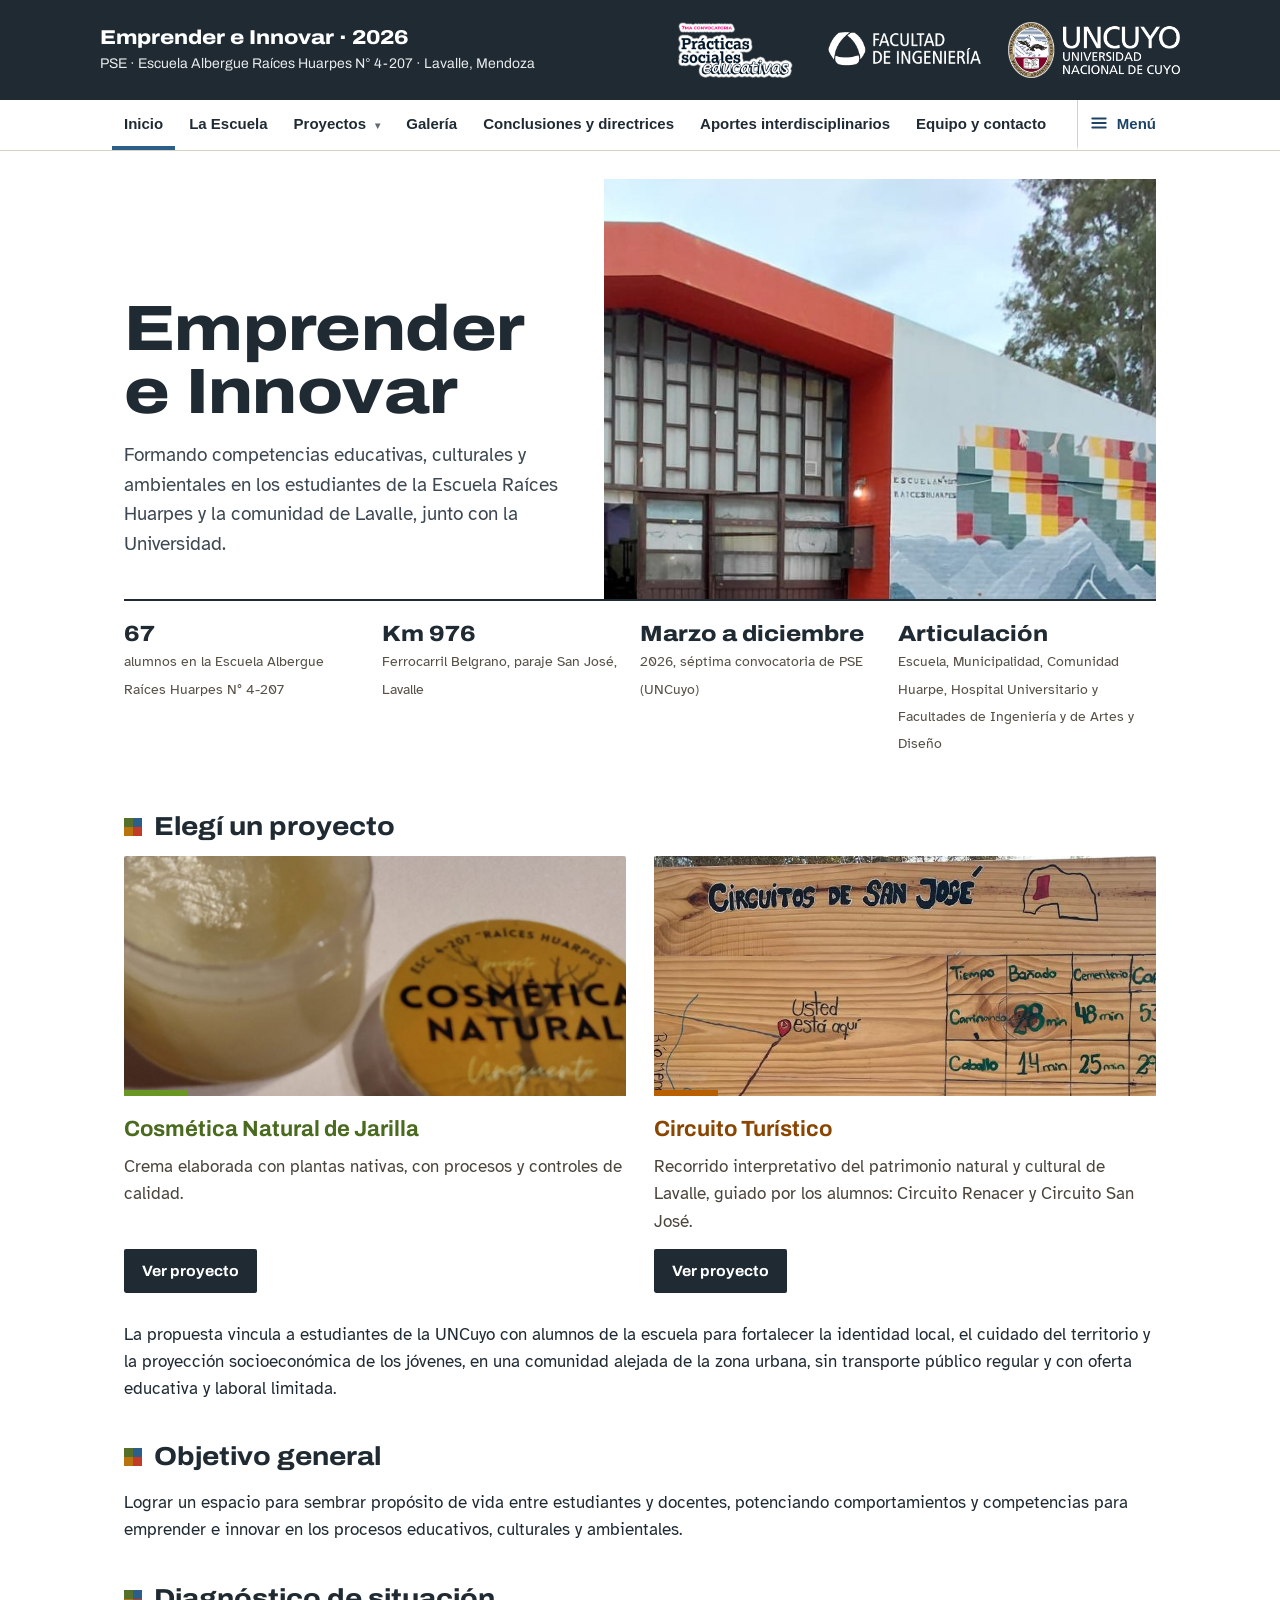
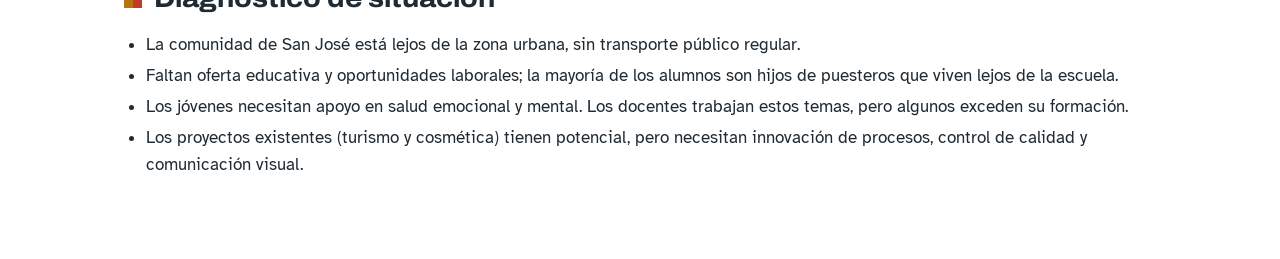
==== commit 9b4901ab: "Update index.html" ====
--- a/index.html
+++ b/index.html
@@ -817,6 +817,37 @@
   .gal-tit{margin-top:34px}
   .gal-tit.cos{--m1:#55702A;--m2:#C23B26;--m3:#B8730F;--m4:#2B5F8A;color:#3E5420}
   .gal-tit.tur{--m1:#B8730F;--m2:#C23B26;--m3:#55702A;--m4:#2B5F8A;color:#7E4E08}
+  /* ---- Aportes interdisciplinarios (FAD) ---- */
+  .ap-intro{font-size:18px;line-height:1.6;color:#3a352d;margin:0 0 18px}
+  #contenido .ap-pasos{list-style:none;margin:0 0 30px;padding:0;display:grid;grid-template-columns:repeat(3,1fr);gap:14px;counter-reset:ap}
+  .ap-pasos li{background:#fff;border:1px solid var(--borde);border-radius:12px;padding:16px 18px;display:grid;grid-template-columns:34px 1fr;gap:2px 12px;align-items:start}
+  .ap-pasos li::before{counter-increment:ap;content:counter(ap);grid-row:span 2;width:34px;height:34px;border-radius:50%;background:var(--acc);color:#fff;font:700 16px/34px Montserrat,Arial,sans-serif;text-align:center}
+  .ap-pasos a{font-weight:700;color:var(--acc-osc);text-decoration:none;font-size:16px}
+  .ap-pasos a:hover{text-decoration:underline}
+  .ap-pasos span{font-size:14px;color:#554f45;line-height:1.45}
+  .ap-carpeta{background:#fff;border:1px solid var(--borde);border-top:5px solid var(--c,#2e5d8a);border-radius:12px;padding:20px 22px 22px;margin:0 0 26px;scroll-margin-top:90px}
+  .ap-carpeta.boc{--c:#B8730F} .ap-carpeta.eti{--c:#6A9624} .ap-carpeta.moc{--c:#2e5d8a}
+  .ap-cab{display:flex;align-items:baseline;gap:10px;flex-wrap:wrap;margin:0 0 6px}
+  .ap-cab h2{margin:0;font-size:22px}
+  .ap-cab .ap-n{font:700 12px Montserrat,Arial,sans-serif;letter-spacing:.04em;text-transform:uppercase;color:#6b6358;background:#f3efe6;border-radius:12px;padding:3px 10px}
+  .ap-carpeta > p{margin:0 0 14px;color:#3a352d;line-height:1.55}
+  .ap-grid{display:grid;grid-template-columns:repeat(auto-fill,minmax(220px,1fr));gap:14px}
+  .ap-grid.dos{grid-template-columns:repeat(auto-fill,minmax(260px,1fr))}
+  .ap-grid figure{margin:0;border:1px solid #efe9dd;border-radius:10px;overflow:hidden;background:#faf8f3;display:flex;flex-direction:column}
+  .ap-grid a{display:flex;align-items:center;justify-content:center;height:240px;background:#f4f1ea;padding:10px}
+  .ap-grid img{max-width:100%;max-height:100%;object-fit:contain;display:block;transition:transform .2s}
+  .ap-grid a:hover img{transform:scale(1.03)}
+  .ap-grid figcaption{font-size:14px;line-height:1.45;padding:10px 12px;color:#4a443b;border-top:1px solid #efe9dd;background:#fff;flex:1}
+  .ap-grid figcaption b{display:block;color:#2e2a24;margin-bottom:2px}
+  .ap-mock{display:grid;grid-template-columns:minmax(0,.9fr) 1.1fr;gap:22px;align-items:center}
+  .ap-mock a{display:block;border-radius:10px;overflow:hidden;background:#f4f1ea}
+  .ap-mock img{width:100%;display:block}
+  .ap-mock ul{margin:8px 0 0;padding-left:20px;line-height:1.55}
+  .ap-drive{display:flex;align-items:center;justify-content:space-between;gap:16px;flex-wrap:wrap;background:var(--acc-suave);border-radius:12px;padding:16px 20px;margin:4px 0 10px}
+  .ap-drive p{margin:0;color:var(--acc-osc)}
+  .ap-nota{font-size:13px;color:#6b6358;margin:6px 0 0}
+  @media(max-width:760px){#contenido .ap-pasos,.ap-mock{grid-template-columns:1fr}.ap-grid a{height:200px}}
+
 </style>
 </head>
 <body>
@@ -849,6 +880,7 @@
     </div>
     <button data-tab="galeria">Galería</button>
     <button data-tab="conclusiones">Conclusiones y directrices</button>
+    <button data-tab="aportes">Aportes interdisciplinarios</button>
     <button data-tab="contacto">Equipo y contacto</button>
     <button class="menu-sitio" id="btn-menu" aria-expanded="false" aria-controls="panel-menu"><svg viewBox="0 0 24 24" fill="none" stroke="currentColor" stroke-width="2.4" stroke-linecap="round" aria-hidden="true"><path d="M3 6h18M3 12h18M3 18h18"/></svg><span>Menú</span></button>
   </div>
@@ -944,8 +976,7 @@
       "Política integrada de gestión y análisis SIG",
       "Procedimiento PR-SGC-001 y AMFE",
       "Plan de control, aseguramiento e inspección del servicio",
-      "Auditoría interna: plan, check-list, informe y respuesta formal",
-      "Control estadístico de procesos: capacidad y cartas de control"
+      "Auditoría interna: plan, check-list, informe y respuesta formal"
     ],
     galeria: [
       {texto:"Circuito Renacer · Algarrobo y banco en la plaza (Hito A, flora autóctona)", src:"fotos/turismo/renacer_algarrobo_plaza.jpg"},
@@ -1161,7 +1192,7 @@
     const GR = [
       ["Planificar","P","Política, requisitos, diseño del proceso y riesgos",["politica","legal","mapa","et","objetivos","amfe","impactos"]],
       ["Hacer","H","Ejecución del proceso y control de variables",["proceso","entradas","control"]],
-      ["Verificar","V","Inspección, medición y costos de la calidad",proy==="turismo"?["inspeccion","cartas","costos"]:["cartas","costos"]],
+      ["Verificar","V","Inspección, medición y costos de la calidad",proy==="turismo"?["inspeccion","costos"]:["cartas","costos"]],
       ["Actuar","A","Análisis, decisiones y propuestas de mejora",proy==="turismo"?["sig","qfd","conclusiones"]:["sig","qfd","inspeccion","conclusiones"]]
     ];
     const disp0 = new Set((proy==="turismo" ? INDICE.filter(x=>x[0]!=="qfd").concat(INDICE_TUR_EXTRA) : INDICE).flatMap(([k,t,h])=>[k].concat((h||[]).map(x=>x[0]))));
@@ -1213,29 +1244,24 @@
     return `
       <span class="tag">Apartado común</span>
       <h1 class="t">Conclusiones y directrices</h1>
-      <h2>Conclusiones</h2>
-      <h3>Proyecto de Turismo · Circuito Renacer</h3>
-      <ul>
-        <li>El servicio pasó de un recorrido informal a un servicio estandarizado: especificación técnica ET-ST-01, procedimiento P-ST-01, siete FTO y tiempo estándar de 80 ± 15 minutos.</li>
-        <li>El ID único de visita (VT-2026-NNN) da trazabilidad de punta a punta, desde la reserva hasta el archivo de la encuesta (ISO 9001, 8.5.2).</li>
-        <li>Los mayores riesgos son climáticos y de salud (Zonda, calor, hidratación): el AMFE y el protocolo de contingencias los llevan de inaceptables a aceptables con controles simples y baratos.</li>
-        <li>Lo diseñado todavía no está implementado del todo: la capacitación de los guías (7.2), el control documental (7.5) y la aplicación del guión (8.5.1) son las prioridades para el próximo ciclo.</li>
-        <li>Quedan pendientes la habilitación turística, las autorizaciones de acceso a los sitios y la medición real de los indicadores en las salidas piloto.</li>
-      </ul>
       ${voces()}
-      <h2>Nuevas directrices para próximas PSE</h2>
-      <ol>
-        <li>Definir al inicio la escala real de producción de la escuela, y presentar cualquier escala mayor como proyección.</li>
-        <li>Usar recursos disponibles y validados por comparación (balanza, termómetro, muestra patrón) y registrar cada excepción.</li>
-        <li>Asignar responsables por rol de alumno, para que los estudiantes sean protagonistas de la operación.</li>
-        <li>Documentar con códigos y versiones cada especificación, plan y registro.</li>
-        <li>Resolver con laboratorio externo los ensayos que la escuela no puede hacer, y aplicar buenas prácticas mientras tanto.</li>
-        <li>Verificar la normativa vigente de cada producto antes de publicar textos, rótulos o declaraciones.</li>
-        <li>En los servicios, definir desde el inicio un tiempo estándar y un tamaño de grupo, y medirlos en cada salida con una planilla simple.</li>
-        <li>Asignar un ID único a cada visita o lote para asegurar la trazabilidad desde el primer día.</li>
-        <li>Incluir el clima como variable de liberación (Paso / No paso) en toda actividad al aire libre en zona árida.</li>
-        <li>Validar con la comunidad Huarpe los contenidos culturales antes de usarlos en carteles o guiones.</li>
-      </ol>`;
+      <h2>Propuestas para continuar el trabajo</h2>
+
+      <h3>Propuesta 1 — Cosmética: un laboratorio modular</h3>
+      <p>Laboratorio modular que pueda montarse y desmontarse en áreas adecuadas dentro de la escuela. Los elementos propios de la elaboración cosmética quedarían almacenados en lugares establecidos, lo que evita daños en los equipos, pérdida de materiales y deterioro de las materias primas. Además, el módulo protege el espacio de trabajo y crea condiciones adecuadas para aplicar buenas prácticas de fabricación de cosméticos, con medidas de seguridad para quienes participan en la producción. Es una oportunidad para aplicar las herramientas de gestión de la calidad y para integrarse a la nueva ISO 9001:2026. También permite que otras cátedras aporten una visión ambiental y de higiene y seguridad.</p>
+
+      <h3>Propuesta 2 — Turismo: una huerta para aprender y compartir</h3>
+      <p>En el eje de turismo, proponemos impulsar una huerta como espacio de aprendizaje e intercambio. La colaboración con otras facultades, como Ciencias Agrarias, permitiría sumar saberes y explorar nuevas formas de trabajar en conjunto. A su vez, la iniciativa ofrecería un contexto concreto para aplicar las herramientas de gestión de la calidad y los lineamientos de la norma publicada en 2026.</p>
+      <p>La huerta también podría acercar a los estudiantes a nuevas experiencias y ayudarlos a descubrir intereses y vocaciones. Así, contribuiría al propósito de crear un espacio donde estudiantes y docentes puedan sembrar un propósito de vida, mientras desarrollan capacidades para emprender e innovar en los ámbitos educativo, cultural y ambiental.</p>
+
+      <h3>Propuesta 3 (PSE 2027) — Mesa de Desarrollo Sostenible de Lavalle</h3>
+      <p><em>Primeras experiencias de diálogo intercultural e interdisciplinario en el territorio.</em></p>
+      <p>La propuesta se inscribe en la Mesa de Desarrollo Sostenible de Lavalle, un espacio de articulación entre la Universidad y la Municipalidad de Lavalle (Direcciones de Ambiente, Desarrollo Económico, Educación y Turismo). Su objetivo general es fortalecer ese espacio mediante el diálogo intercultural e interdisciplinario, para consolidar prácticas educativas, ambientales y turísticas entre el territorio y la Universidad. El trabajo se enmarca en la Ordenanza N.º 1233-2024 del Concejo Deliberante de Lavalle, que adhiere a la Agenda 2030, y en los ODS 4, 5, 8, 9, 10, 11, 12, 13, 15, 16 y 17. Participan 12 estudiantes de Gestión de Calidad, y la propuesta se desarrolla de marzo a diciembre de 2027, con un avance en junio y un cierre con resultados en noviembre.</p>
+      <p>La propuesta se organiza en cuatro objetivos específicos que se apoyan en los vínculos ya construidos en la PSE 2026. El primero busca generar prácticas educativas y colaborativas con los extensionistas, a partir del reconocimiento de desafíos de innovación social y de un diálogo de saberes entre marzo y agosto. El segundo acompaña experiencias de cosmética natural con estudiantes de las escuelas Raíces Huarpes (San José) y Esperanza de Lagunas (Lagunas del Rosario), con intercambios sobre calidad, comercialización, comunicación y cooperativismo, y con la validación de propuestas para el abastecimiento de insumos, el fraccionamiento y el empaque. El tercero se centra en la identidad y el diseño propio de los productos, mediante mesas de diálogo y talleres de producción, comunicación y logística. El cuarto promueve el desarrollo sostenible en turismo y ambiente: se trabaja con anfitriones locales, se evalúan alternativas para el tratamiento de residuos sólidos urbanos separados por prestadores turísticos y se realizan talleres de educación ambiental sobre GIRSU, flora nativa, germinación de semillas y agroecología.</p>
+      <p>El aporte de la PSE a la formación de los estudiantes es concreto. Los alumnos de Gestión de Calidad participan en tres visitas al territorio que siguen una lógica de trabajo progresiva. En la primera, realizan un diagnóstico de la situación actual y recogen los saberes de las comunidades Huarpe Juan Manuel Villegas y Lagunas del Rosario. En la segunda, presentan propuestas, evalúan con los actores locales su viabilidad y definen ejes de ajuste. En la tercera, implementan acciones concretas, como producción, simulación de una ruta logística, acondicionamiento de un Centro Logístico de Distribución para los productos cosméticos o la colaboración en una festividad para difundir buenas prácticas del visitante turístico. Este recorrido permite aplicar herramientas de estandarización de procesos, metodologías de mejora, normativa legal e ISO 9001:2026 sobre situaciones reales, y no solo en el aula.</p>
+      <p>La propuesta también es interdisciplinaria. Se articula con Comercialización, Métodos de Diseño, Administración Ambiental, Práctica Profesional en Producción Audiovisual y Microbiología de los alimentos, cada una con su aporte específico: modelos de negocio con impacto comunitario, proyectos de diseño situados, instrumentos de política ambiental, comunicación comunitaria e inocuidad alimentaria. Además, prevé respuestas concretas a las demandas del territorio, como generar fuentes de trabajo genuinas, fortalecer el arraigo local, promover emprendimientos y ampliar el intercambio de saberes, a través de talleres de buenas prácticas de manufactura con emprendedores y la incubadora municipal, salidas al Centro Verde municipal y visitas a escuelas.</p>
+
+      <p><a href="https://docs.google.com/document/d/167p9y7Y75RdAT8uNZ95iHlJnAQh5-n_J/edit" target="_blank" rel="noopener">Proyecto PSE Lavalle 2027.docx - Documentos de Google</a></p>`;
   },
 
   sig(){
@@ -1298,6 +1324,62 @@
           ${f("10.1 y 10.3 Mejora continua","Mejora continua del SIG","","")}
         </tbody>
       </table></div>`;
+  },
+
+  aportes(){
+    const IMG = "img/aportes/";
+    const fig = (f,t,d)=>`<figure><a href="${IMG}${f}" target="_blank" rel="noopener" title="Ver imagen completa"><img src="${IMG}${f}" alt="${t}: ${d}" loading="lazy" decoding="async"></a><figcaption><b>${t}</b>${d}</figcaption></figure>`;
+    return `
+      <span class="tag">Apartado común</span>
+      <h1 class="t">Aportes interdisciplinarios</h1>
+      <p class="ap-intro">Estudiantes de la Facultad de Artes y Diseño (FAD) de la UNCuyo trabajaron junto al proyecto de Cosmética Natural en la identidad visual de los productos de la escuela. El material está organizado en tres carpetas que muestran el recorrido del diseño: de las primeras ideas dibujadas a mano hasta la simulación del producto terminado.</p>
+
+      <ol class="ap-pasos">
+        <li><a href="#ap-bocetos" class="ap-ir">Bocetos</a><span>Ideas iniciales a mano: forma de la etiqueta, motivo floral y tipografía.</span></li>
+        <li><a href="#ap-etiquetas" class="ap-ir">Etiquetas</a><span>Diseños digitales para el ungüento y el repelente.</span></li>
+        <li><a href="#ap-mockup" class="ap-ir">Mockup</a><span>Cómo se verían las etiquetas aplicadas a los envases.</span></li>
+      </ol>
+
+      <section class="ap-carpeta boc" id="ap-bocetos">
+        <div class="ap-cab"><h2>1. Bocetos</h2><span class="ap-n">Carpeta BOCETOS · 4 imágenes</span></div>
+        <p>Primeras propuestas dibujadas en papel. En ellas se exploran distintos formatos de etiqueta (circular, de borde arqueado y colgante) y se define el motivo floral y los textos que se mantienen en el diseño final: «Cosmética Natural», el tipo de producto y la Escuela 4-207 «Raíces Huarpes».</p>
+        <div class="ap-grid">
+          ${fig("boceto_1.jpg","Motivo floral","Dibujo en tinta de una flor con rama y hojas, con la marca, la palabra «ungüento» y el nombre de la escuela debajo.")}
+          ${fig("boceto_3.jpg","Etiqueta circular","Versión redonda en tinta, con la flor al centro y el nombre de la escuela en arco. Es el antecedente de la etiqueta del ungüento.")}
+          ${fig("boceto_2.jpg","Etiqueta de borde arqueado","Prueba de color con lápices amarillos sobre un formato recto arriba y redondeado abajo, el mismo que luego toma la etiqueta del repelente.")}
+          ${fig("boceto_4.jpg","Etiqueta colgante","Tarjeta de cartulina con hilo, con flores dibujadas en el borde superior: una alternativa para colgar del envase.")}
+        </div>
+      </section>
+
+      <section class="ap-carpeta eti" id="ap-etiquetas">
+        <div class="ap-cab"><h2>2. Etiquetas</h2><span class="ap-n">Carpeta ETIQUETAS · 2 diseños (versión 1)</span></div>
+        <p>Los bocetos se pasaron a formato digital con una paleta común: fondo crema, flor en amarillo dorado y tipografía negra de trazo manual. Así los dos productos se reconocen como parte de la misma línea.</p>
+        <div class="ap-grid dos">
+          ${fig("etiqueta_crema_v1.jpg","Etiqueta del ungüento (crema)","Formato circular para la tapa del pote, con el nombre de la escuela en arco sobre la flor.")}
+          ${fig("etiqueta_repelente_v1.jpg","Etiqueta del repelente","Formato de borde arqueado para el frasco, con la marca arriba y la flor en la parte inferior.")}
+        </div>
+      </section>
+
+      <section class="ap-carpeta moc" id="ap-mockup">
+        <div class="ap-cab"><h2>3. Mockup</h2><span class="ap-n">Carpeta MOCKUP · versión 2</span></div>
+        <div class="ap-mock">
+          <a href="${IMG}mockup_v2.jpg" target="_blank" rel="noopener" title="Ver imagen completa"><img src="${IMG}mockup_v2.jpg" alt="Mockup: pote blanco con la etiqueta circular del ungüento y frasco ámbar con la etiqueta del repelente" loading="lazy" decoding="async"></a>
+          <div>
+            <p>Simulación de las dos etiquetas aplicadas a sus envases, para evaluar cómo se ve la línea completa antes de imprimir:</p>
+            <ul>
+              <li><b>Ungüento:</b> pote blanco con la etiqueta circular en la tapa.</li>
+              <li><b>Repelente:</b> frasco de vidrio ámbar con tapa negra y la etiqueta de borde arqueado.</li>
+            </ul>
+            <p>El mockup permite revisar proporciones, legibilidad y contraste de cada etiqueta sobre el material real del envase.</p>
+          </div>
+        </div>
+      </section>
+
+      <div class="ap-drive noprint">
+        <p>Las imágenes originales, en su resolución completa, están en la carpeta compartida de la FAD.</p>
+        <a class="btn-mapa" href="https://drive.google.com/drive/folders/1yu86z-KLqSe464JjBBIk-exRyhZBQyOQ" target="_blank" rel="noopener">Abrir carpeta en Google Drive</a>
+      </div>
+      <p class="ap-nota">Tocá cualquier imagen para verla en tamaño completo.</p>`;
   },
 
   contacto(){
@@ -1571,7 +1653,7 @@
   cosPaint();
 }
 
-const COMUN = ["inicio","escuela","sig","proyectos","proyecto","metodo","conclusiones","contacto"];
+const COMUN = ["inicio","escuela","sig","proyectos","proyecto","metodo","conclusiones","aportes","contacto"];
 let proy = "cosmetica", tab = "inicio", sub = null;
 
 /* Índice de documentación de cada proyecto: [clave, título, subítems opcionales] */
@@ -1652,7 +1734,65 @@
     case "et": return h("Especificación técnica ET-PT-001")+cards(docCard("Especificación técnica ET-PT-001 · Crema de jarilla, versión 01","Requisitos del producto, fórmula de referencia, microbiología, envase, almacenamiento y criterio de aceptación.","docs/cosmetica/Especificación_técnica_crema_Escuela_Raices_Huarpes_v01-1.pdf"))+tabla(["Componente","Función","Cantidad (lote 600 g)"],[["Vaselina","Base","500 g"],["Cera de abeja","Espesante","100 g"],["Oleato de jarilla","Principio característico","100 g"],["Aceite esencial de limón","Aroma","Máx. 1 % m/m"]]);
     case "entradas": return h("Entradas, salidas y control de variables")+cards(docCard("Entradas y salidas del circuito operativo","Análisis SIPOC del proceso de la crema y variables de control.","docs/entradas_salidas.pdf"))+tabla(["Variable","Control","Frecuencia"],[["Consistencia","Comparación con muestra patrón (masa 50 g, regla 1 mm)","Cada lote"],["Temperatura de fusión","Termómetro de cocina, menor a 80 °C","Cada lote"],["Masa neta","Balanza de cocina, 50 g por envase","Cada envase"],["Maceración del oleato","1 semana de maceración y 2 de reposo","Cada lote"]]);
     case "control": return h("Plan de control y de aseguramiento de la calidad")+`<p class="lead">Plan de control de calidad (QC) y plan de aseguramiento de la calidad (QA) de la elaboración de la crema de jarilla, adaptados a la escala y a los equipos de la escuela, de modo que los estudiantes puedan aplicarlos bajo la supervisión del docente a cargo. Cada lote se identifica con un <b>código de lote</b> que vincula todos sus registros (8.5.2).</p><h2>Recursos de medición disponibles</h2><div class="kpis"><div class="kpi"><b>Balanza de cocina</b><span>Pesado de ingredientes y contenido neto; se verifica con una masa de referencia antes de cada lote</span></div><div class="kpi"><b>Termómetro de cocina</b><span>Temperatura de la mezcla en la fusión y los recalentamientos; se verifica en agua con hielo</span></div><div class="kpi"><b>Cronómetro del móvil</b><span>Tiempos de fusión y reposo, y conteo de ciclos de calentamiento</span></div></div><h2>Procesos críticos y puntos de control</h2><div class="tscroll"><table><tr><th>Proceso crítico</th><th>Por qué es crítico</th><th>Punto de control</th></tr><tr><td>Recepción y pesado de materias primas</td><td>Un error en las cantidades o el uso de insumos en mal estado altera la consistencia, el aroma y el rendimiento del lote, y puede comprometer su seguridad de uso.</td><td><b>Punto de detención</b>: no se inicia la fusión sin la planilla de pesado firmada por quien pesa y por el verificador</td></tr><tr><td>Fusión a baño María, reposo y recalentamiento</td><td>Es la etapa central: la temperatura, los tiempos y los ciclos determinan las características del producto; el ingreso de agua favorece los microorganismos y los recipientes calientes pueden causar quemaduras.</td><td><b>Punto con presencia del docente</b>: valida las lecturas de temperatura durante toda operación con calor</td></tr><tr><td>Envasado, rotulado e inspección final del lote</td><td>Es la última barrera antes de la entrega: protege de la contaminación, verifica el contenido neto, asegura la identificación y la trazabilidad, y decide la liberación.</td><td><b>Punto de revisión</b>: el docente revisa los registros y firma la liberación; sin esa firma no se entrega el lote</td></tr></table></div><h2>Matriz de control (QC)</h2><div class="tscroll"><table><tr><th>Etapa</th><th>Variable</th><th>Criterio de aceptación</th><th>Método</th><th>Frecuencia</th><th>Responsable</th></tr><tr><td>Recepción y pesado</td><td>Verificación de la balanza</td><td>Lectura coincide con la masa conocida dentro de la tolerancia definida (A definir y validar)</td><td>Masa de referencia conocida (por ejemplo, un paquete cerrado de contenido neto declarado)</td><td>Antes de cada lote</td><td>Estudiante a cargo del pesado</td></tr><tr><td>Recepción y pesado</td><td>Estado de las materias primas</td><td>Envase cerrado, rótulo legible, dentro de la fecha de vencimiento, sin olor ni aspecto anormal; hojas secas, limpias y sin hongos</td><td>Revisión visual y olfativa y lectura del rótulo</td><td>En cada ingreso y antes de cada uso</td><td>Estudiante a cargo del pesado; docente</td></tr><tr><td>Recepción y pesado</td><td>Masa de cada ingrediente</td><td>Dentro de la tolerancia definida respecto de la fórmula (A definir y validar)</td><td>Balanza de cocina y verificación de la lectura por un segundo estudiante</td><td>100 % de los ingredientes de cada lote</td><td>Estudiante que pesa y verificador</td></tr><tr><td>Fusión y reposo</td><td>Temperatura de la mezcla</td><td>Dentro del rango definido, sin superar el límite máximo (A definir y validar)</td><td>Termómetro de cocina; se registran valor y hora</td><td>En cada fusión y recalentamiento, a intervalos definidos</td><td>Estudiante que registra; docente valida</td></tr><tr><td>Fusión y reposo</td><td>Tiempos y ciclos</td><td>Conforme a lo establecido (A definir y validar)</td><td>Cronómetro del dispositivo móvil; se registran inicio, fin y número de ciclos</td><td>En cada etapa de cada lote</td><td>Estudiante que registra</td></tr><tr><td>Fusión y reposo</td><td>Higiene y seguridad</td><td>Sin agua ni suciedad en la mezcla y con los elementos de protección colocados</td><td>Verificación de recipientes secos, utensilios limpios y elementos de protección frente al calor</td><td>Antes de iniciar y durante la operación</td><td>Estudiante a cargo de la cocción; docente</td></tr><tr><td>Fusión y reposo</td><td>Aspecto de la mezcla</td><td>Homogéneo, sin gotas de agua, grumos ni restos de hojas, y sin olor anormal</td><td>Observación visual y olfativa</td><td>En cada lote, antes de envasar</td><td>Docente supervisor</td></tr><tr><td>Envasado y liberación</td><td>Estado de los envases</td><td>Sin suciedad, humedad ni daños, y con cierre adecuado</td><td>Revisión visual</td><td>Antes del llenado, 100 % de los envases</td><td>Estudiantes de envasado</td></tr><tr><td>Envasado y liberación</td><td>Contenido neto</td><td>Dentro de la tolerancia definida, según la resolución de la balanza (A definir y validar)</td><td>Balanza de cocina, descontando la tara registrada</td><td>100 % de los envases del lote</td><td>Estudiante verificador</td></tr><tr><td>Envasado y liberación</td><td>Cierre</td><td>Firme, sin pérdidas ni derrames</td><td>Verificación visual y manual</td><td>100 % de los envases</td><td>Estudiante verificador</td></tr><tr><td>Envasado y liberación</td><td>Consistencia</td><td>Similar a la muestra patrón (A definir y validar)</td><td>Comparación con la muestra patrón (primer lote aprobado) y prueba de untado</td><td>En cada lote, una vez enfriado</td><td>Docente</td></tr><tr><td>Envasado y liberación</td><td>Rotulado</td><td>Etiqueta legible, adherida y con lote y fecha de elaboración; requisitos legales verificados antes de distribuir</td><td>Revisión de la etiqueta contra la lista de verificación de rotulado</td><td>100 % de los envases</td><td>Estudiante verificador</td></tr><tr><td>Envasado y liberación</td><td>Decisión sobre el lote</td><td>Registros completos y controles conformes; resultados del laboratorio conformes, cuando se disponga de ellos</td><td>Revisión de registros; muestreo microbiológico propuesto por un laboratorio competente; unidad testigo por lote</td><td>En cada lote</td><td>Docente responsable de la liberación</td></tr></table></div><h2>Tratamiento de no conformidades</h2><ul><li><b>Todo desvío:</b> se detiene la tarea y se avisa al docente, se aparta el material con un cartel rojo (“NO CONFORME. NO USAR”), se registra en el Registro de Producto No Conforme y se anota qué se modificará para que no se repita.</li><li><b>Grumos o textura despareja sin signos de contaminación:</b> reproceso (recalentar y volver a mezclar) con aprobación del docente y nuevo control completo antes de liberar.</li><li><b>Peso fuera de tolerancia antes del cierre o etiqueta dañada:</b> se ajusta con un utensilio limpio y se vuelve a pesar, o se reemplaza la etiqueta y se verifica el rotulado.</li><li><b>Hongos, olor anormal, suciedad, ingreso de agua o resultados no conformes del laboratorio:</b> descarte, decidido con el docente. No se admiten concesiones que comprometan la seguridad.</li></ul><h2>Aseguramiento de la calidad (QA)</h2><div class="tscroll"><table><tr><th>Riesgo</th><th>Consecuencia</th><th>Control</th></tr><tr><td>Error de medición o confusión de ingredientes</td><td>Lote con consistencia o rendimiento alterados</td><td>Balanza verificada y doble verificación entre estudiantes</td></tr><tr><td>Insumos vencidos, en mal estado o sin identificar</td><td>Compromiso de la calidad y de la seguridad de uso</td><td>Control de ingreso; los insumos dudosos se apartan con cartel rojo</td></tr><tr><td>Temperatura o tiempos fuera de lo establecido</td><td>Producto con características alteradas</td><td>Termómetro verificado, cronómetro y planilla con una casilla por ciclo</td></tr><tr><td>Ingreso de agua a la mezcla</td><td>Desarrollo de microorganismos</td><td>Recipientes y utensilios secos, control del nivel de agua y tapa durante el reposo</td></tr><tr><td>Quemaduras al manipular recipientes calientes</td><td>Lesiones de los estudiantes</td><td>Guantes resistentes al calor, ropa de trabajo, protección del cabello y presencia permanente del docente</td></tr><tr><td>Contaminación durante el envasado</td><td>Producto no apto para su uso</td><td>Lugar limpio, manos lavadas, guantes descartables y envases limpios y secos</td></tr><tr><td>Rotulado incorrecto o lote entregado sin liberación</td><td>Pérdida de trazabilidad e incumplimiento legal</td><td>Revisión de la primera etiqueta y firma del docente antes de entregar</td></tr></table></div><p>El plan de aseguramiento desarrolla, para cada proceso crítico, los requisitos de calidad, los riesgos y las medidas preventivas, las responsabilidades y competencias (docente a cargo, estudiante ejecutor y estudiante verificador), los instructivos necesarios, los criterios para evaluar proveedores y materiales, la verificación y el mantenimiento de los equipos, la gestión documental y la trazabilidad, la supervisión y la auditoría, y el tratamiento de no conformidades. Los registros del sistema son la <b>Planilla de Pesado y Recepción del Lote</b>, la <b>Planilla de Elaboración del Lote</b>, la <b>Planilla de Envasado, Rotulado y Liberación del Lote</b> y el <b>Registro de Producto No Conforme</b>.</p><p class="nota">Las tolerancias de peso, los rangos de temperatura, los tiempos de reposo, el número de ciclos, el tamaño del lote y las frecuencias de revisión figuran como «A definir y validar»: deben confirmarse antes de su uso. El control de consistencia y el muestreo microbiológico son propuestas, y no se atribuyen al producto efectos terapéuticos.</p>`+pdfCos("control");
-    case "qfd": return h("Herramientas de análisis: QFD")+cards(docCard("QFD de la crema de jarilla (TG8), versión 01","Despliegue de la función de calidad: requisitos del cliente, características técnicas, criterios de evaluación y responsables de medición.","docs/cosmetica/PSE_QFD_Crema_Jarilla_formato_MAPA_GENERAL.pdf"));
+    case "qfd": return h("Herramientas y Análisis de Toma de Decisiones: QFD (La Casa de la Calidad)")+`<section id="qfd-section">
+            <p class="lead">El Despliegue de la Función Calidad (QFD) es un método estructurado que nos ayuda a conectar lo que las personas y los clientes realmente esperan con las características técnicas que debe cumplir nuestro producto, en este caso, la <strong>Crema de Jarilla</strong>.</p>
+
+            <h3>1. Introducción y propósito (El contexto)</h3>
+            <p>Antes de armar el gráfico, necesitamos entender qué problema queremos resolver:</p>
+            <ul>
+                <li><strong>Qué es:</strong> Es una matriz visual (un gran cuadro en forma de casa) que sirve para traducir los deseos del usuario en características técnicas concretas de un producto o servicio.</li>
+                <li><strong>Por qué lo usamos:</strong> Para evitar diseñar productos basándonos únicamente en suposiciones internas del equipo, asegurando que cada esfuerzo técnico responda de forma certera a una necesidad real del usuario y del entorno.</li>
+            </ul>
+
+            <h3>2. La voz del cliente (Los "QUÉ" - Columna izquierda)</h3>
+            <p>Aquí se establece el punto de partida absoluto de todo el análisis:</p>
+            <ul>
+                <li><strong>Qué tuvimos en cuenta:</strong> Las necesidades, expectativas y deseos expresados por los usuarios en su propio lenguaje cotidiano (como el alivio de la piel, la seguridad dermatológica, el rotulado claro y el compromiso ecológico).</li>
+                <li><strong>Priorización:</strong> No todo tiene la misma urgencia. Se le asigna un valor o nivel de importancia específico a cada deseo para discernir qué exigencias son críticas frente a las secundarias.</li>
+            </ul>
+
+            <h3>3. La respuesta técnica (Los "CÓMO" - El techo plano)</h3>
+            <p>En este paso transformamos el lenguaje subjetivo del cliente en el lenguaje técnico del equipo de producción:</p>
+            <ul>
+                <li><strong>Cómo lo vamos a lograr:</strong> Definimos los requisitos técnicos, especificaciones y características medibles que la empresa o el taller escolar puede controlar para satisfacer los deseos anteriores (como la concentración del oleato de jarilla, la consistencia de la crema y la estandarización del envase).</li>
+            </ul>
+
+            <h3>4. El cruce de información (La matriz de relaciones - El centro)</h3>
+            <p>Representa el núcleo de la casa, donde vinculamos de manera lógica la necesidad con su solución técnica:</p>
+            <ul>
+                <li><strong>Cómo se relacionan:</strong> Evaluamos con precisión el grado de impacto mediante una escala numérica. Analizamos si cada cambio técnico genera un cambio directo y medible en el requisito del usuario, si influye de manera moderada, si tiene una influencia baja o si no existe relación.</li>
+            </ul>
+
+            <h3>5. El análisis de conflictos (El tejado triangular)</h3>
+            <p>Un paso indispensable para evaluar las restricciones reales y los compromisos de diseño:</p>
+            <ul>
+                <li><strong>Qué tener en cuenta a nivel interno:</strong> Analizamos cómo interactúan las características técnicas entre sí. A veces, mejorar un parámetro técnico puede perjudicar a otro sin querer o potenciarlo positivamente.</li>
+            </ul>
+
+            <h3>6. Escala de relación de la matriz y características prioritarias</h3>
+            <p>Para el desarrollo de nuestra matriz aplicada a la Crema de Jarilla, utilizamos los siguientes criterios de evaluación:</p>
+            <ul>
+                <li><strong>Valor 9 (Relación fuerte):</strong> La característica cambia de forma directa y medible el requisito del cliente.</li>
+                <li><strong>Valor 3 (Relación moderada):</strong> La característica influye, pero hay otros factores que pesan igual.</li>
+                <li><strong>Valor 1 (Relación débil):</strong> La influencia es indirecta o baja.</li>
+                <li><strong>Valor 0 (Sin relación):</strong> La característica no afecta al requisito.</li>
+            </ul>
+            <p>A partir de este análisis de cruce, las características técnicas del producto se ordenan de <strong>mayor a menor importancia</strong> según su impacto global:</p>
+            <ol>
+                <li>Concentración de oleato de jarilla (ingrediente activo principal).</li>
+                <li>Proporción de origen vegetal declarada en la formulación.</li>
+                <li>Rotulado normativo y cumplimiento legal (ANMAT).</li>
+                <li>Documentación del saber local y trazabilidad cultural.</li>
+                <li>Materialidad y seguridad del envase.</li>
+                <li>Consistencia y ausencia de separación de fases.</li>
+                <li>Cosecha sustentable de la flora nativa.</li>
+                <li>Conservación y vida útil del producto.</li>
+                <li>Consistencia frente a muestra patrón.</li>
+            </ol>
+
+            <h3>7. Conclusión y siguientes pasos</h3>
+            <p>La aplicación del QFD en nuestra Práctica Social Educativa nos permitió estructurar de forma clara y metódica el diseño de la crema de jarilla elaborada en la escuela. Gracias a esta herramienta, logramos conectar de manera directa los saberes comunitarios y las expectativas de los usuarios con controles técnicos reales en el taller. Esto nos deja en claro que debemos enfocar nuestros mayores esfuerzos en el control del principio activo, la formulación vegetal y la formalización de las etiquetas, garantizando un producto seguro, de calidad y con un fuerte impacto socio-productivo para la comunidad.</p>
+        </section>`+cards(docCard("QFD de la crema de jarilla (TG8), versión 01","Despliegue de la función de calidad: requisitos del cliente, características técnicas, criterios de evaluación y responsables de medición.","docs/cosmetica/PSE_QFD_Crema_Jarilla_formato_MAPA_GENERAL.pdf"));
     case "costos": return h("Costos de calidad")+cards(docCard("Identificación de costos de calidad (TP5)","Clasificación en prevención, evaluación, fallos internos y externos; voluntario o involuntario.","docs/TP5_costos_identificacion.pdf"),docCard("Análisis de costos de calidad (TP6)","Comparación de períodos, objetivo de reducción y modelo tradicional.","docs/TP6_costos_analisis.pdf"));
     case "auditoria": return h("Auditoría")+cards(docCard("Auditoría de 2° parte (TG9)","Plan y check-list de auditoría a Centro Médico Palmares, como ejercicio de la materia.","docs/TG9_auditoria_CMP.pdf"));
     case "inspeccion": {
@@ -2038,6 +2178,13 @@
     if(b.closest(".dd")){ dd.classList.add("cerrado"); if(e.detail) b.blur(); }
   }
 });
+document.addEventListener("click", e=>{
+  const a = e.target.closest("a.ap-ir");
+  if(!a) return;
+  e.preventDefault();
+  const t = document.querySelector(a.getAttribute("href"));
+  if(t) t.scrollIntoView({behavior:"smooth", block:"start"});
+});
 document.addEventListener("keydown", e=>{
   if((e.key==="Enter" || e.key===" ") && e.target.matches && e.target.matches("[data-go][role=link]")){ e.preventDefault(); e.target.click(); }
 });
@@ -2055,8 +2202,7 @@
   ["objetivos","Objetivos de calidad e indicadores"],
   ["amfe","Gestión de riesgos: AMFE (PR-SGC-001)"],
   ["sig","Sistema Integrado de Gestión: análisis de contingencia climática"],
-  ["impactos","Impactos sociales y ambientales"],
-  ["cartas","Control estadístico: capacidad y cartas de control"]
+  ["impactos","Impactos sociales y ambientales"]
 ];
 INDICE_TUR_EXTRA.forEach(x => CLAVES.push(x));
 
@@ -2651,8 +2797,7 @@
   objetivos:["objetivos_de_calidad_e_indicadores.pdf","Objetivos de calidad e indicadores"],
   amfe:["PR-SGC-001_gestion_de_riesgos_AMFE.pdf","Procedimiento PR-SGC-001 y AMFE"],
   sig:["analisis_SIG_contingencia_climatica.pdf","Análisis SIG: contingencia climática"],
-  impactos:["matriz_de_impactos_sociales_y_ambientales.pdf","Matriz de impactos sociales y ambientales"],
-  cartas:["control_estadistico_de_procesos.pdf","Control estadístico de procesos"]
+  impactos:["matriz_de_impactos_sociales_y_ambientales.pdf","Matriz de impactos sociales y ambientales"]
 };
 function pdfTur(k){
   const d = PDF_TUR[k]; if(!d) return "";
@@ -2955,17 +3100,7 @@
       ["4. Recepción y charla","Guión estandarizado de seguridad y convivencia","Conteo del tamaño del grupo","Reprogramación por omisión de la inducción","Demoras por contingentes fuera de horario"],
       ["5. Caminata","Formación de guías; mantenimiento de cartelería y QR","Cronometraje en paradas; verificación de QR","Limpieza urgente de QR; reajuste por paradas omitidas","Primeros auxilios y evacuación; devoluciones por interrupción climática"],
       ["6. Regreso y cierre","Espacio de cierre y reflexión","Encuesta de satisfacción (9.1.2)","Encuestas no enviadas por Wi-Fi; recuperación de encuestas omitidas","Quejas por cierres abruptos"],
-      ["7. Documentación","Repositorio seguro en la nube e instructivos","Auditoría del archivo bajo ID","Reconstrucción de planillas extraviadas; carga tardía","No conformidades, multas o pérdida de habilitación"]])+`
-    <h2>Análisis del reporte interanual de costos</h2>
-    <p>Se analiza el último reporte interanual de costos de calidad de la organización (2019 a 2026; 2026 es una estimación) frente al objetivo de calidad: <b>reducir 15 % los costos totales en 3 años</b> y <b>3 % por año</b>.</p>`+
-    lineasSVG(COSTOS_ANIOS,[["Costos totales",COSTOS_ANIOS.map((_,i)=>+(COSTOS_SERIES.FI[i]+COSTOS_SERIES.FE[i]+COSTOS_SERIES.PR[i]+COSTOS_SERIES.EV[i]).toFixed(2)),"#A33224"],
-      ["No calidad (fallos)",COSTOS_ANIOS.map((_,i)=>+(COSTOS_SERIES.FI[i]+COSTOS_SERIES.FE[i]).toFixed(2)),"#C06500"],
-      ["Calidad (prevención + evaluación)",COSTOS_ANIOS.map((_,i)=>+(COSTOS_SERIES.PR[i]+COSTOS_SERIES.EV[i]).toFixed(2)),"#4B6B4A"]],"Millones de $")+
-    lineasSVG(COSTOS_ANIOS,[["Fallos internos",COSTOS_SERIES.FI,"#A33224"],["Fallos externos",COSTOS_SERIES.FE,"#C06500"],["Evaluación",COSTOS_SERIES.EV,"#2E5D8A"],["Prevención",COSTOS_SERIES.PR,"#4B6B4A"]],"Millones de $")+
-    tblT(["Período","Variación de los costos totales","Objetivo anual (−3 %)"],[["2022 → 2023","−1,4 %","<span class='no'>No cumple</span>"],["2023 → 2024","−7,0 %","<span class='ok'>Cumple</span>"],["2024 → 2025","−9,8 %","<span class='ok'>Cumple</span>"],["2025 → 2026 (estimado)","−1,2 %","<span class='no'>No cumple</span>"]])+`
-    <div class="kpis"><div class="kpi kpi-ok"><b>−16,2 %</b><span>Costos totales 2023 → 2025: se cumple el objetivo de mediano plazo (≥ 15 %)</span></div></div>
-    <p><b>Modelo tradicional.</b> Las acciones redujeron los fallos internos y las curvas de costos de calidad y de no calidad se fueron aproximando: la organización opera en la zona previa al costo total mínimo, cerca del <b>punto B</b>, con margen para seguir invirtiendo de forma inteligente en calidad.</p>
-    <p><b>Cambio de estrategia.</b> Los costos de evaluación son mucho mayores que los de prevención y los fallos externos ya son bajos. Se propone <b>bajar la evaluación y aumentar la prevención</b>; en el circuito, eso significa <b>capacitar a los estudiantes guías</b> y <b>mantener los senderos</b>.</p>`;
+      ["7. Documentación","Repositorio seguro en la nube e instructivos","Auditoría del archivo bajo ID","Reconstrucción de planillas extraviadas; carga tardía","No conformidades, multas o pérdida de habilitación"]]);
 
 
   case "amfe": return hT("Gestión de riesgos: AMFE")+`
@@ -3124,7 +3259,7 @@
   const docs=(pr,items)=>items.map(([k,t,h])=>`<li><a href="#" data-go="${dg(pr,k)}">${t}</a>${h?`<ul>${h.map(([k2,t2])=>li(dg(pr,k2),t2)).join("")}</ul>`:""}</li>`).join("");
   panel.innerHTML=`<div class="pm-cab"><span>Menú</span><button type="button" class="pm-cerrar" aria-label="Cerrar menú">Cerrar ✕</button></div><div class="cols">
     <div class="c-sitio"><h3>El sitio</h3><ul>
-      ${li("inicio||","Inicio")}${li("escuela||","La Escuela")}${li("sig||","Sistema Integrado de Gestión")}${li("galeria||","Galería")}${li("conclusiones||","Conclusiones y directrices")}${li("contacto||","Equipo y contacto")}
+      ${li("inicio||","Inicio")}${li("escuela||","La Escuela")}${li("sig||","Sistema Integrado de Gestión")}${li("galeria||","Galería")}${li("conclusiones||","Conclusiones y directrices")}${li("aportes||","Aportes interdisciplinarios")}${li("contacto||","Equipo y contacto")}
     </ul></div>
     <div class="c-cos"><h3>Cosmética Natural de Jarilla</h3><ul>
       ${li("detalle|cosmetica|","Descripción del proyecto","principal")}${docs("cosmetica",INDICE)}
@@ -3143,16 +3278,16 @@
 /* ---------- Voces de los estudiantes de Ingeniería ----------
    Para cada estudiante: ["Nombre", "turismo" o "cosmetica", "Comentario"].
    Para separar párrafos, dejar una línea en blanco (\n\n). Solo se muestran los que tienen texto. */
-const AVATARES = {"Tomás Raby": "<svg xmlns=\"http://www.w3.org/2000/svg\" viewBox=\"0 0 120 120\" role=\"img\" aria-label=\"Avatar de Tomás Raby\"><rect width=\"120\" height=\"120\" fill=\"#F5E7CF\"/><rect x=\"102\" y=\"0\" width=\"9\" height=\"9\" fill=\"#B8730F\"/><rect x=\"111\" y=\"0\" width=\"9\" height=\"9\" fill=\"#C23B26\"/><rect x=\"111\" y=\"9\" width=\"9\" height=\"9\" fill=\"#2B5F8A\"/><path d=\"M14 120 C16 96 34 86 60 86 C86 86 104 96 106 120Z\" fill=\"#1E1F22\"/><path d=\"M48 86 L60 100 L72 86Z\" fill=\"#2A2B2E\"/><rect x=\"51\" y=\"72\" width=\"18\" height=\"17\" rx=\"4\" fill=\"#F1C9A5\"/><ellipse cx=\"33.5\" cy=\"56\" rx=\"4.5\" ry=\"6.5\" fill=\"#F1C9A5\"/><ellipse cx=\"86.5\" cy=\"56\" rx=\"4.5\" ry=\"6.5\" fill=\"#F1C9A5\"/><ellipse cx=\"60\" cy=\"53\" rx=\"26\" ry=\"30\" fill=\"#F1C9A5\"/><path d=\"M35 58 C35 74 46 84 60 84 C74 84 85 74 85 58 C82 68 76 72 70 71 C66 70 54 70 50 71 C44 72 38 68 35 58Z\" fill=\"#2E211B\" opacity=\"0.62\"/><path d=\"M35 46 C33 36 36 27 44 22 C48 15 58 12 66 15 C74 14 84 19 86 28 C89 34 88 41 85 46 C83 40 80 36 74 34 C70 37 63 35 60 33 C55 36 49 35 45 33 C40 36 37 40 35 46Z\" fill=\"#2E211B\"/><path d=\"M47 22 Q55 18 61 24 M62 18 Q70 16 76 23 M52 29 Q59 25 66 30\" stroke=\"#000\" stroke-opacity=\".18\" stroke-width=\"1.6\" fill=\"none\" stroke-linecap=\"round\"/><path d=\"M45 44 Q50 41 55 44 M65 44 Q70 41 75 44\" stroke=\"#2E211B\" stroke-width=\"3.4\" fill=\"none\" stroke-linecap=\"round\"/><circle cx=\"50\" cy=\"52\" r=\"2.6\" fill=\"#1F2A33\"/><circle cx=\"70\" cy=\"52\" r=\"2.6\" fill=\"#1F2A33\"/><path d=\"M49 64 Q60 74 71 64 Q60 69 49 64Z\" fill=\"#fff\" stroke=\"#8A3B2E\" stroke-width=\"1.6\" stroke-linejoin=\"round\"/></svg>", "Bernardo Costarelli": "<svg xmlns=\"http://www.w3.org/2000/svg\" viewBox=\"0 0 120 120\" role=\"img\" aria-label=\"Avatar de Bernardo Costarelli\"><rect width=\"120\" height=\"120\" fill=\"#E6EBD9\"/><rect x=\"102\" y=\"0\" width=\"9\" height=\"9\" fill=\"#55702A\"/><rect x=\"111\" y=\"0\" width=\"9\" height=\"9\" fill=\"#C23B26\"/><rect x=\"111\" y=\"9\" width=\"9\" height=\"9\" fill=\"#B8730F\"/><path d=\"M14 120 C16 96 34 86 60 86 C86 86 104 96 106 120Z\" fill=\"#233152\"/><path d=\"M38 90 C44 100 76 100 82 90 C76 96 44 96 38 90Z\" fill=\"#2E3D63\"/><path d=\"M30 92 L36 120 M90 92 L84 120\" stroke=\"#2A2D33\" stroke-width=\"6\"/><rect x=\"51\" y=\"72\" width=\"18\" height=\"17\" rx=\"4\" fill=\"#F1C9A5\"/><ellipse cx=\"33.5\" cy=\"56\" rx=\"4.5\" ry=\"6.5\" fill=\"#F1C9A5\"/><ellipse cx=\"86.5\" cy=\"56\" rx=\"4.5\" ry=\"6.5\" fill=\"#F1C9A5\"/><ellipse cx=\"60\" cy=\"53\" rx=\"26\" ry=\"30\" fill=\"#F1C9A5\"/><path d=\"M34 46 C33 26 47 18 61 18 C76 18 88 26 86 46 C83 37 78 33 70 32 C60 31 50 31 43 34 C38 37 35 41 34 46Z\" fill=\"#B58A55\"/><path d=\"M45 44 Q50 41 55 44 M65 44 Q70 41 75 44\" stroke=\"#B58A55\" stroke-width=\"2.4\" fill=\"none\" stroke-linecap=\"round\"/><circle cx=\"50\" cy=\"52\" r=\"2.6\" fill=\"#1F2A33\"/><circle cx=\"70\" cy=\"52\" r=\"2.6\" fill=\"#1F2A33\"/><path d=\"M49 64 Q60 74 71 64 Q60 69 49 64Z\" fill=\"#fff\" stroke=\"#8A3B2E\" stroke-width=\"1.6\" stroke-linejoin=\"round\"/></svg>", "Franco La Motta": "<svg xmlns=\"http://www.w3.org/2000/svg\" viewBox=\"0 0 120 120\" role=\"img\" aria-label=\"Avatar de Franco La Motta\"><rect width=\"120\" height=\"120\" fill=\"#E6EBD9\"/><rect x=\"102\" y=\"0\" width=\"9\" height=\"9\" fill=\"#55702A\"/><rect x=\"111\" y=\"0\" width=\"9\" height=\"9\" fill=\"#C23B26\"/><rect x=\"111\" y=\"9\" width=\"9\" height=\"9\" fill=\"#B8730F\"/><path d=\"M14 120 C16 96 34 86 60 86 C86 86 104 96 106 120Z\" fill=\"#5A2E28\"/><path d=\"M30 92 L36 120 M90 92 L84 120\" stroke=\"#3B3E43\" stroke-width=\"6\"/><rect x=\"51\" y=\"72\" width=\"18\" height=\"17\" rx=\"4\" fill=\"#F1C9A5\"/><ellipse cx=\"33.5\" cy=\"56\" rx=\"4.5\" ry=\"6.5\" fill=\"#F1C9A5\"/><ellipse cx=\"86.5\" cy=\"56\" rx=\"4.5\" ry=\"6.5\" fill=\"#F1C9A5\"/><ellipse cx=\"60\" cy=\"53\" rx=\"26\" ry=\"30\" fill=\"#F1C9A5\"/><path d=\"M32 51 C28 30 40 16 58 15 C78 14 92 26 88 50 C86 44 84 40 79 37 C80 32 74 29 70 31 C66 27 60 30 57 28 C53 30 48 29 46 33 C40 33 37 40 36 44 C34 46 33 48 32 51Z\" fill=\"#2E211A\"/><path d=\"M45 44 Q50 41 55 44 M65 44 Q70 41 75 44\" stroke=\"#2E211A\" stroke-width=\"2.4\" fill=\"none\" stroke-linecap=\"round\"/><circle cx=\"50\" cy=\"52\" r=\"2.6\" fill=\"#1F2A33\"/><circle cx=\"70\" cy=\"52\" r=\"2.6\" fill=\"#1F2A33\"/><path d=\"M49 64 Q60 74 71 64 Q60 69 49 64Z\" fill=\"#fff\" stroke=\"#8A3B2E\" stroke-width=\"1.6\" stroke-linejoin=\"round\"/></svg>", "Tomás Aliaga": "<svg xmlns=\"http://www.w3.org/2000/svg\" viewBox=\"0 0 120 120\" role=\"img\" aria-label=\"Avatar de Tomás Aliaga\"><rect width=\"120\" height=\"120\" fill=\"#E6EBD9\"/><rect x=\"102\" y=\"0\" width=\"9\" height=\"9\" fill=\"#55702A\"/><rect x=\"111\" y=\"0\" width=\"9\" height=\"9\" fill=\"#C23B26\"/><rect x=\"111\" y=\"9\" width=\"9\" height=\"9\" fill=\"#B8730F\"/><path d=\"M14 120 C16 96 34 86 60 86 C86 86 104 96 106 120Z\" fill=\"#1D2A4A\"/><path d=\"M48 86 L60 100 L72 86Z\" fill=\"#141414\"/><path d=\"M22 104 H98 M18 113 H102\" stroke=\"#0E1630\" stroke-width=\"2\" opacity=\".6\"/><rect x=\"51\" y=\"72\" width=\"18\" height=\"17\" rx=\"4\" fill=\"#F1C9A5\"/><ellipse cx=\"33.5\" cy=\"56\" rx=\"4.5\" ry=\"6.5\" fill=\"#F1C9A5\"/><ellipse cx=\"86.5\" cy=\"56\" rx=\"4.5\" ry=\"6.5\" fill=\"#F1C9A5\"/><ellipse cx=\"60\" cy=\"53\" rx=\"26\" ry=\"30\" fill=\"#F1C9A5\"/><path d=\"M35 58 C35 74 46 84 60 84 C74 84 85 74 85 58 C82 68 76 72 70 71 C66 70 54 70 50 71 C44 72 38 68 35 58Z\" fill=\"#241B17\" opacity=\"0.3\"/><path d=\"M33 49 C30 27 46 17 60 17 C76 16 90 26 87 48 C84 39 77 34 66 33 C56 32 47 34 41 38 C37 41 35 45 33 49Z\" fill=\"#241B17\"/><path d=\"M44 30 C54 24 70 24 80 31\" stroke=\"#241B17\" stroke-width=\"5\" fill=\"none\" stroke-linecap=\"round\"/><path d=\"M45 44 Q50 41 55 44 M65 44 Q70 41 75 44\" stroke=\"#241B17\" stroke-width=\"2.4\" fill=\"none\" stroke-linecap=\"round\"/><circle cx=\"50\" cy=\"52\" r=\"2.6\" fill=\"#1F2A33\"/><circle cx=\"70\" cy=\"52\" r=\"2.6\" fill=\"#1F2A33\"/><path d=\"M49 64 Q60 74 71 64 Q60 69 49 64Z\" fill=\"#fff\" stroke=\"#8A3B2E\" stroke-width=\"1.6\" stroke-linejoin=\"round\"/></svg>", "Andrés Landgrebe": "<svg xmlns=\"http://www.w3.org/2000/svg\" viewBox=\"0 0 120 120\" role=\"img\" aria-label=\"Avatar de Andrés Landgrebe\"><rect width=\"120\" height=\"120\" fill=\"#E6EBD9\"/><rect x=\"102\" y=\"0\" width=\"9\" height=\"9\" fill=\"#55702A\"/><rect x=\"111\" y=\"0\" width=\"9\" height=\"9\" fill=\"#C23B26\"/><rect x=\"111\" y=\"9\" width=\"9\" height=\"9\" fill=\"#B8730F\"/><path d=\"M14 120 C16 96 34 86 60 86 C86 86 104 96 106 120Z\" fill=\"#8E9298\"/><path d=\"M48 86 L60 100 L72 86Z\" fill=\"#6E7278\"/><path d=\"M30 92 L36 120 M90 92 L84 120\" stroke=\"#7FA6C9\" stroke-width=\"6\"/><rect x=\"51\" y=\"72\" width=\"18\" height=\"17\" rx=\"4\" fill=\"#F1C9A5\"/><ellipse cx=\"33.5\" cy=\"56\" rx=\"4.5\" ry=\"6.5\" fill=\"#F1C9A5\"/><ellipse cx=\"86.5\" cy=\"56\" rx=\"4.5\" ry=\"6.5\" fill=\"#F1C9A5\"/><ellipse cx=\"60\" cy=\"53\" rx=\"26\" ry=\"30\" fill=\"#F1C9A5\"/><g fill=\"#231915\"><path d=\"M34 46 C33 30 46 22 60 22 C74 22 87 30 86 46 C84 40 80 36 74 35 L46 35 C40 36 36 40 34 46Z\"/><circle cx=\"40\" cy=\"34\" r=\"6.5\"/><circle cx=\"48\" cy=\"27\" r=\"7\"/><circle cx=\"58\" cy=\"23\" r=\"7.5\"/><circle cx=\"68\" cy=\"23\" r=\"7.5\"/><circle cx=\"77\" cy=\"28\" r=\"7\"/><circle cx=\"83\" cy=\"36\" r=\"6\"/><circle cx=\"37\" cy=\"42\" r=\"5\"/></g><path d=\"M45 44 Q50 41 55 44 M65 44 Q70 41 75 44\" stroke=\"#231915\" stroke-width=\"2.4\" fill=\"none\" stroke-linecap=\"round\"/><circle cx=\"50\" cy=\"52\" r=\"2.6\" fill=\"#1F2A33\"/><circle cx=\"70\" cy=\"52\" r=\"2.6\" fill=\"#1F2A33\"/><path d=\"M49 64 Q60 74 71 64 Q60 69 49 64Z\" fill=\"#fff\" stroke=\"#8A3B2E\" stroke-width=\"1.6\" stroke-linejoin=\"round\"/></svg>", "Sabrina Mataloni": "<svg xmlns=\"http://www.w3.org/2000/svg\" viewBox=\"0 0 120 120\" role=\"img\" aria-label=\"Avatar de Sabrina Mataloni\"><rect width=\"120\" height=\"120\" fill=\"#F5E7CF\"/><rect x=\"102\" y=\"0\" width=\"9\" height=\"9\" fill=\"#B8730F\"/><rect x=\"111\" y=\"0\" width=\"9\" height=\"9\" fill=\"#C23B26\"/><rect x=\"111\" y=\"9\" width=\"9\" height=\"9\" fill=\"#2B5F8A\"/><path d=\"M14 120 C16 96 34 86 60 86 C86 86 104 96 106 120Z\" fill=\"#7C8087\"/><path d=\"M38 90 C44 100 76 100 82 90 C76 96 44 96 38 90Z\" fill=\"#C9A47A\"/><path d=\"M30 48 C28 24 46 14 60 14 C76 14 92 24 90 48 L92 104 C84 108 74 104 72 98 L72 80 L48 80 L48 98 C46 104 36 108 28 104Z\" fill=\"#6B4630\"/><rect x=\"51\" y=\"72\" width=\"18\" height=\"17\" rx=\"4\" fill=\"#F1C9A5\"/><ellipse cx=\"33.5\" cy=\"56\" rx=\"4.5\" ry=\"6.5\" fill=\"#F1C9A5\"/><ellipse cx=\"86.5\" cy=\"56\" rx=\"4.5\" ry=\"6.5\" fill=\"#F1C9A5\"/><ellipse cx=\"60\" cy=\"53\" rx=\"26\" ry=\"30\" fill=\"#F1C9A5\"/><circle cx=\"33\" cy=\"66\" r=\"4\" fill=\"none\" stroke=\"#C9A24A\" stroke-width=\"1.8\"/><circle cx=\"87\" cy=\"66\" r=\"4\" fill=\"none\" stroke=\"#C9A24A\" stroke-width=\"1.8\"/><path d=\"M34 54 C31 30 46 19 60 19 C75 19 89 30 86 54 C84 42 79 34 70 31 C66 36 58 38 50 36 C42 38 36 45 34 54Z\" fill=\"#6B4630\"/><path d=\"M45 44 Q50 41 55 44 M65 44 Q70 41 75 44\" stroke=\"#6B4630\" stroke-width=\"2.4\" fill=\"none\" stroke-linecap=\"round\"/><circle cx=\"50\" cy=\"52\" r=\"2.6\" fill=\"#1F2A33\"/><circle cx=\"70\" cy=\"52\" r=\"2.6\" fill=\"#1F2A33\"/><path d=\"M49 64 Q60 74 71 64 Q60 69 49 64Z\" fill=\"#fff\" stroke=\"#8A3B2E\" stroke-width=\"1.6\" stroke-linejoin=\"round\"/><rect x=\"39\" y=\"45\" width=\"18\" height=\"14\" rx=\"5\" fill=\"#ffffff\" fill-opacity=\".25\" stroke=\"#E4E8EC\" stroke-width=\"2.4\"/><rect x=\"63\" y=\"45\" width=\"18\" height=\"14\" rx=\"5\" fill=\"#ffffff\" fill-opacity=\".25\" stroke=\"#E4E8EC\" stroke-width=\"2.4\"/><path d=\"M57 50 H63\" stroke=\"#E4E8EC\" stroke-width=\"2.4\"/></svg>", "Isabella Morandini": "<svg xmlns=\"http://www.w3.org/2000/svg\" viewBox=\"0 0 120 120\" role=\"img\" aria-label=\"Avatar de Isabella Morandini\"><rect width=\"120\" height=\"120\" fill=\"#F5E7CF\"/><rect x=\"102\" y=\"0\" width=\"9\" height=\"9\" fill=\"#B8730F\"/><rect x=\"111\" y=\"0\" width=\"9\" height=\"9\" fill=\"#C23B26\"/><rect x=\"111\" y=\"9\" width=\"9\" height=\"9\" fill=\"#2B5F8A\"/><path d=\"M14 120 C16 96 34 86 60 86 C86 86 104 96 106 120Z\" fill=\"#1E1F22\"/><path d=\"M48 86 L60 100 L72 86Z\" fill=\"#2E8B4A\"/><path d=\"M22 104 H98 M18 113 H102\" stroke=\"#000\" stroke-width=\"2\" opacity=\".6\"/><g fill=\"#9A4A28\"><path d=\"M32 50 C30 26 46 18 60 18 C74 18 90 26 88 50 L88 64 L32 64Z\"/><circle cx=\"31\" cy=\"64\" r=\"8\"/><circle cx=\"28\" cy=\"77\" r=\"8.5\"/><circle cx=\"33\" cy=\"90\" r=\"8.5\"/><circle cx=\"40\" cy=\"100\" r=\"7\"/><circle cx=\"89\" cy=\"64\" r=\"8\"/><circle cx=\"92\" cy=\"77\" r=\"8.5\"/><circle cx=\"87\" cy=\"90\" r=\"8.5\"/><circle cx=\"80\" cy=\"100\" r=\"7\"/></g><rect x=\"51\" y=\"72\" width=\"18\" height=\"17\" rx=\"4\" fill=\"#F1C9A5\"/><ellipse cx=\"33.5\" cy=\"56\" rx=\"4.5\" ry=\"6.5\" fill=\"#F1C9A5\"/><ellipse cx=\"86.5\" cy=\"56\" rx=\"4.5\" ry=\"6.5\" fill=\"#F1C9A5\"/><ellipse cx=\"60\" cy=\"53\" rx=\"26\" ry=\"30\" fill=\"#F1C9A5\"/><path d=\"M34 52 C31 30 45 21 60 21 C75 21 89 30 86 52 C84 41 78 34 68 32 C62 34 55 35 48 34 C40 37 36 44 34 52Z\" fill=\"#9A4A28\"/><path d=\"M60 22 C56 28 52 32 46 35\" stroke=\"#000\" stroke-opacity=\".12\" stroke-width=\"1.5\" fill=\"none\"/><path d=\"M45 44 Q50 41 55 44 M65 44 Q70 41 75 44\" stroke=\"#7A3A20\" stroke-width=\"2.4\" fill=\"none\" stroke-linecap=\"round\"/><circle cx=\"50\" cy=\"52\" r=\"2.6\" fill=\"#1F2A33\"/><circle cx=\"70\" cy=\"52\" r=\"2.6\" fill=\"#1F2A33\"/><path d=\"M49 64 Q60 74 71 64 Q60 69 49 64Z\" fill=\"#fff\" stroke=\"#8A3B2E\" stroke-width=\"1.6\" stroke-linejoin=\"round\"/></svg>", "Juan Pablo Siracusa": "<svg xmlns=\"http://www.w3.org/2000/svg\" viewBox=\"0 0 120 120\" role=\"img\" aria-label=\"Avatar de Juan Pablo Siracusa\"><rect width=\"120\" height=\"120\" fill=\"#F5E7CF\"/><rect x=\"102\" y=\"0\" width=\"9\" height=\"9\" fill=\"#B8730F\"/><rect x=\"111\" y=\"0\" width=\"9\" height=\"9\" fill=\"#C23B26\"/><rect x=\"111\" y=\"9\" width=\"9\" height=\"9\" fill=\"#2B5F8A\"/><path d=\"M14 120 C16 96 34 86 60 86 C86 86 104 96 106 120Z\" fill=\"#8FB3AC\"/><path d=\"M38 90 C44 100 76 100 82 90 C76 96 44 96 38 90Z\" fill=\"#7EA39B\"/><rect x=\"51\" y=\"72\" width=\"18\" height=\"17\" rx=\"4\" fill=\"#F1C9A5\"/><ellipse cx=\"33.5\" cy=\"56\" rx=\"4.5\" ry=\"6.5\" fill=\"#F1C9A5\"/><ellipse cx=\"86.5\" cy=\"56\" rx=\"4.5\" ry=\"6.5\" fill=\"#F1C9A5\"/><ellipse cx=\"60\" cy=\"53\" rx=\"26\" ry=\"30\" fill=\"#F1C9A5\"/><path d=\"M35 58 C35 74 46 84 60 84 C74 84 85 74 85 58 C82 68 76 72 70 71 C66 70 54 70 50 71 C44 72 38 68 35 58Z\" fill=\"#5C4330\" opacity=\"0.45\"/><path d=\"M34 46 C33 26 47 18 61 18 C76 18 88 26 86 46 C83 37 78 33 70 32 C60 31 50 31 43 34 C38 37 35 41 34 46Z\" fill=\"#5C4330\"/><path d=\"M45 44 Q50 41 55 44 M65 44 Q70 41 75 44\" stroke=\"#5C4330\" stroke-width=\"2.4\" fill=\"none\" stroke-linecap=\"round\"/><circle cx=\"50\" cy=\"52\" r=\"2.6\" fill=\"#1F2A33\"/><circle cx=\"70\" cy=\"52\" r=\"2.6\" fill=\"#1F2A33\"/><path d=\"M49 64 Q60 74 71 64 Q60 69 49 64Z\" fill=\"#fff\" stroke=\"#8A3B2E\" stroke-width=\"1.6\" stroke-linejoin=\"round\"/><path d=\"M40 47 H56 C57 54 54 60 48 60 C42 60 39 54 40 47Z M64 47 H80 C81 54 78 60 72 60 C66 60 63 54 64 47Z M56 48 Q60 45 64 48 M40 47 L34 49 M80 47 L86 49\" fill=\"#ffffff\" fill-opacity=\".25\" stroke=\"#9AA3AB\" stroke-width=\"1.6\"/></svg>"};
+const AVATARES = {"Leticia Simoncini": "<svg xmlns=\"http://www.w3.org/2000/svg\" viewBox=\"0 0 120 120\" role=\"img\" aria-label=\"Avatar de Leticia Simoncini\"><rect width=\"120\" height=\"120\" fill=\"#F5E7CF\"/><rect x=\"102\" y=\"0\" width=\"9\" height=\"9\" fill=\"#B8730F\"/><rect x=\"111\" y=\"0\" width=\"9\" height=\"9\" fill=\"#C23B26\"/><rect x=\"111\" y=\"9\" width=\"9\" height=\"9\" fill=\"#2B5F8A\"/><path d=\"M12 120 C14 96 32 85 60 85 C88 85 106 96 108 120Z\" fill=\"#5C5E3E\"/><path d=\"M40 120 L46 92 L60 100 L74 92 L80 120Z\" fill=\"#4A4C30\"/><path d=\"M36 86 C42 80 78 80 84 86 C86 96 76 104 60 104 C44 104 34 96 36 86Z\" fill=\"#3E6E9E\"/><path d=\"M48 98 C52 106 56 114 54 120 L66 120 C64 112 68 104 72 98Z\" fill=\"#3E6E9E\"/><circle cx=\"46\" cy=\"90\" r=\"2.2\" fill=\"#E8EEF4\"/><circle cx=\"58\" cy=\"96\" r=\"2\" fill=\"#E8EEF4\"/><circle cx=\"72\" cy=\"90\" r=\"2.2\" fill=\"#E8EEF4\"/><circle cx=\"64\" cy=\"108\" r=\"1.8\" fill=\"#E8EEF4\"/><circle cx=\"56\" cy=\"114\" r=\"1.8\" fill=\"#E8EEF4\"/><path d=\"M41 95 Q46 92 51 96 M66 99 Q71 95 77 96\" stroke=\"#9FC0DE\" stroke-width=\"1.6\" fill=\"none\"/><path d=\"M28 50 C26 26 44 15 60 15 C78 15 94 26 92 50 L91 64 C87 68 82 67 80 64 L80 58 L40 58 L40 64 C38 67 33 68 29 64Z\" fill=\"#A9ABAE\"/><rect x=\"51\" y=\"70\" width=\"18\" height=\"17\" rx=\"4\" fill=\"#EDC6A2\"/><ellipse cx=\"33.5\" cy=\"55\" rx=\"4.5\" ry=\"6.5\" fill=\"#EDC6A2\"/><ellipse cx=\"86.5\" cy=\"55\" rx=\"4.5\" ry=\"6.5\" fill=\"#EDC6A2\"/><ellipse cx=\"60\" cy=\"52\" rx=\"25\" ry=\"29\" fill=\"#EDC6A2\"/><path d=\"M33 56 C30 30 44 19 60 19 C77 19 91 30 87 58 C85 44 80 35 72 31 C64 37 50 38 40 38 C36 43 34 49 33 56Z\" fill=\"#B9BBBE\"/><path d=\"M40 38 C50 37 62 34 72 30 C64 28 50 30 40 38Z\" fill=\"#CFD1D3\"/><path d=\"M33 56 L31 65 C33 68 37 68 39 65 L38 58Z M87 58 L89 65 C87 68 83 68 81 65 L82 58Z\" fill=\"#A9ABAE\"/><path d=\"M44 44 Q49 41.5 55 43.5 M65 43.5 Q71 41.5 76 44\" stroke=\"#7E8084\" stroke-width=\"2.3\" fill=\"none\" stroke-linecap=\"round\"/><circle cx=\"50\" cy=\"51\" r=\"2.6\" fill=\"#1F2A33\"/><circle cx=\"70\" cy=\"51\" r=\"2.6\" fill=\"#1F2A33\"/><path d=\"M58 55 Q60 60 62 58\" stroke=\"#C9967A\" stroke-width=\"1.6\" fill=\"none\" stroke-linecap=\"round\"/><path d=\"M51 66 Q60 72 69 66\" stroke=\"#9A4A3E\" stroke-width=\"2\" fill=\"none\" stroke-linecap=\"round\"/><ellipse cx=\"44\" cy=\"60\" rx=\"4\" ry=\"2.4\" fill=\"#E7A88E\" fill-opacity=\".5\"/><ellipse cx=\"76\" cy=\"60\" rx=\"4\" ry=\"2.4\" fill=\"#E7A88E\" fill-opacity=\".5\"/></svg>", "Tomás Raby": "<svg xmlns=\"http://www.w3.org/2000/svg\" viewBox=\"0 0 120 120\" role=\"img\" aria-label=\"Avatar de Tomás Raby\"><rect width=\"120\" height=\"120\" fill=\"#F5E7CF\"/><rect x=\"102\" y=\"0\" width=\"9\" height=\"9\" fill=\"#B8730F\"/><rect x=\"111\" y=\"0\" width=\"9\" height=\"9\" fill=\"#C23B26\"/><rect x=\"111\" y=\"9\" width=\"9\" height=\"9\" fill=\"#2B5F8A\"/><path d=\"M14 120 C16 96 34 86 60 86 C86 86 104 96 106 120Z\" fill=\"#1E1F22\"/><path d=\"M48 86 L60 100 L72 86Z\" fill=\"#2A2B2E\"/><rect x=\"51\" y=\"72\" width=\"18\" height=\"17\" rx=\"4\" fill=\"#F1C9A5\"/><ellipse cx=\"33.5\" cy=\"56\" rx=\"4.5\" ry=\"6.5\" fill=\"#F1C9A5\"/><ellipse cx=\"86.5\" cy=\"56\" rx=\"4.5\" ry=\"6.5\" fill=\"#F1C9A5\"/><ellipse cx=\"60\" cy=\"53\" rx=\"26\" ry=\"30\" fill=\"#F1C9A5\"/><path d=\"M35 58 C35 74 46 84 60 84 C74 84 85 74 85 58 C82 68 76 72 70 71 C66 70 54 70 50 71 C44 72 38 68 35 58Z\" fill=\"#2E211B\" opacity=\"0.62\"/><path d=\"M35 46 C33 36 36 27 44 22 C48 15 58 12 66 15 C74 14 84 19 86 28 C89 34 88 41 85 46 C83 40 80 36 74 34 C70 37 63 35 60 33 C55 36 49 35 45 33 C40 36 37 40 35 46Z\" fill=\"#2E211B\"/><path d=\"M47 22 Q55 18 61 24 M62 18 Q70 16 76 23 M52 29 Q59 25 66 30\" stroke=\"#000\" stroke-opacity=\".18\" stroke-width=\"1.6\" fill=\"none\" stroke-linecap=\"round\"/><path d=\"M45 44 Q50 41 55 44 M65 44 Q70 41 75 44\" stroke=\"#2E211B\" stroke-width=\"3.4\" fill=\"none\" stroke-linecap=\"round\"/><circle cx=\"50\" cy=\"52\" r=\"2.6\" fill=\"#1F2A33\"/><circle cx=\"70\" cy=\"52\" r=\"2.6\" fill=\"#1F2A33\"/><path d=\"M49 64 Q60 74 71 64 Q60 69 49 64Z\" fill=\"#fff\" stroke=\"#8A3B2E\" stroke-width=\"1.6\" stroke-linejoin=\"round\"/></svg>", "Bernardo Costarelli": "<svg xmlns=\"http://www.w3.org/2000/svg\" viewBox=\"0 0 120 120\" role=\"img\" aria-label=\"Avatar de Bernardo Costarelli\"><rect width=\"120\" height=\"120\" fill=\"#E6EBD9\"/><rect x=\"102\" y=\"0\" width=\"9\" height=\"9\" fill=\"#55702A\"/><rect x=\"111\" y=\"0\" width=\"9\" height=\"9\" fill=\"#C23B26\"/><rect x=\"111\" y=\"9\" width=\"9\" height=\"9\" fill=\"#B8730F\"/><path d=\"M14 120 C16 96 34 86 60 86 C86 86 104 96 106 120Z\" fill=\"#233152\"/><path d=\"M38 90 C44 100 76 100 82 90 C76 96 44 96 38 90Z\" fill=\"#2E3D63\"/><path d=\"M30 92 L36 120 M90 92 L84 120\" stroke=\"#2A2D33\" stroke-width=\"6\"/><rect x=\"51\" y=\"72\" width=\"18\" height=\"17\" rx=\"4\" fill=\"#F1C9A5\"/><ellipse cx=\"33.5\" cy=\"56\" rx=\"4.5\" ry=\"6.5\" fill=\"#F1C9A5\"/><ellipse cx=\"86.5\" cy=\"56\" rx=\"4.5\" ry=\"6.5\" fill=\"#F1C9A5\"/><ellipse cx=\"60\" cy=\"53\" rx=\"26\" ry=\"30\" fill=\"#F1C9A5\"/><path d=\"M34 46 C33 26 47 18 61 18 C76 18 88 26 86 46 C83 37 78 33 70 32 C60 31 50 31 43 34 C38 37 35 41 34 46Z\" fill=\"#B58A55\"/><path d=\"M45 44 Q50 41 55 44 M65 44 Q70 41 75 44\" stroke=\"#B58A55\" stroke-width=\"2.4\" fill=\"none\" stroke-linecap=\"round\"/><circle cx=\"50\" cy=\"52\" r=\"2.6\" fill=\"#1F2A33\"/><circle cx=\"70\" cy=\"52\" r=\"2.6\" fill=\"#1F2A33\"/><path d=\"M49 64 Q60 74 71 64 Q60 69 49 64Z\" fill=\"#fff\" stroke=\"#8A3B2E\" stroke-width=\"1.6\" stroke-linejoin=\"round\"/></svg>", "Franco La Motta": "<svg xmlns=\"http://www.w3.org/2000/svg\" viewBox=\"0 0 120 120\" role=\"img\" aria-label=\"Avatar de Franco La Motta\"><rect width=\"120\" height=\"120\" fill=\"#E6EBD9\"/><rect x=\"102\" y=\"0\" width=\"9\" height=\"9\" fill=\"#55702A\"/><rect x=\"111\" y=\"0\" width=\"9\" height=\"9\" fill=\"#C23B26\"/><rect x=\"111\" y=\"9\" width=\"9\" height=\"9\" fill=\"#B8730F\"/><path d=\"M14 120 C16 96 34 86 60 86 C86 86 104 96 106 120Z\" fill=\"#5A2E28\"/><path d=\"M30 92 L36 120 M90 92 L84 120\" stroke=\"#3B3E43\" stroke-width=\"6\"/><rect x=\"51\" y=\"72\" width=\"18\" height=\"17\" rx=\"4\" fill=\"#F1C9A5\"/><ellipse cx=\"33.5\" cy=\"56\" rx=\"4.5\" ry=\"6.5\" fill=\"#F1C9A5\"/><ellipse cx=\"86.5\" cy=\"56\" rx=\"4.5\" ry=\"6.5\" fill=\"#F1C9A5\"/><ellipse cx=\"60\" cy=\"53\" rx=\"26\" ry=\"30\" fill=\"#F1C9A5\"/><path d=\"M32 51 C28 30 40 16 58 15 C78 14 92 26 88 50 C86 44 84 40 79 37 C80 32 74 29 70 31 C66 27 60 30 57 28 C53 30 48 29 46 33 C40 33 37 40 36 44 C34 46 33 48 32 51Z\" fill=\"#2E211A\"/><path d=\"M45 44 Q50 41 55 44 M65 44 Q70 41 75 44\" stroke=\"#2E211A\" stroke-width=\"2.4\" fill=\"none\" stroke-linecap=\"round\"/><circle cx=\"50\" cy=\"52\" r=\"2.6\" fill=\"#1F2A33\"/><circle cx=\"70\" cy=\"52\" r=\"2.6\" fill=\"#1F2A33\"/><path d=\"M49 64 Q60 74 71 64 Q60 69 49 64Z\" fill=\"#fff\" stroke=\"#8A3B2E\" stroke-width=\"1.6\" stroke-linejoin=\"round\"/></svg>", "Tomás Aliaga": "<svg xmlns=\"http://www.w3.org/2000/svg\" viewBox=\"0 0 120 120\" role=\"img\" aria-label=\"Avatar de Tomás Aliaga\"><rect width=\"120\" height=\"120\" fill=\"#E6EBD9\"/><rect x=\"102\" y=\"0\" width=\"9\" height=\"9\" fill=\"#55702A\"/><rect x=\"111\" y=\"0\" width=\"9\" height=\"9\" fill=\"#C23B26\"/><rect x=\"111\" y=\"9\" width=\"9\" height=\"9\" fill=\"#B8730F\"/><path d=\"M14 120 C16 96 34 86 60 86 C86 86 104 96 106 120Z\" fill=\"#1D2A4A\"/><path d=\"M48 86 L60 100 L72 86Z\" fill=\"#141414\"/><path d=\"M22 104 H98 M18 113 H102\" stroke=\"#0E1630\" stroke-width=\"2\" opacity=\".6\"/><rect x=\"51\" y=\"72\" width=\"18\" height=\"17\" rx=\"4\" fill=\"#F1C9A5\"/><ellipse cx=\"33.5\" cy=\"56\" rx=\"4.5\" ry=\"6.5\" fill=\"#F1C9A5\"/><ellipse cx=\"86.5\" cy=\"56\" rx=\"4.5\" ry=\"6.5\" fill=\"#F1C9A5\"/><ellipse cx=\"60\" cy=\"53\" rx=\"26\" ry=\"30\" fill=\"#F1C9A5\"/><path d=\"M35 58 C35 74 46 84 60 84 C74 84 85 74 85 58 C82 68 76 72 70 71 C66 70 54 70 50 71 C44 72 38 68 35 58Z\" fill=\"#241B17\" opacity=\"0.3\"/><path d=\"M33 49 C30 27 46 17 60 17 C76 16 90 26 87 48 C84 39 77 34 66 33 C56 32 47 34 41 38 C37 41 35 45 33 49Z\" fill=\"#241B17\"/><path d=\"M44 30 C54 24 70 24 80 31\" stroke=\"#241B17\" stroke-width=\"5\" fill=\"none\" stroke-linecap=\"round\"/><path d=\"M45 44 Q50 41 55 44 M65 44 Q70 41 75 44\" stroke=\"#241B17\" stroke-width=\"2.4\" fill=\"none\" stroke-linecap=\"round\"/><circle cx=\"50\" cy=\"52\" r=\"2.6\" fill=\"#1F2A33\"/><circle cx=\"70\" cy=\"52\" r=\"2.6\" fill=\"#1F2A33\"/><path d=\"M49 64 Q60 74 71 64 Q60 69 49 64Z\" fill=\"#fff\" stroke=\"#8A3B2E\" stroke-width=\"1.6\" stroke-linejoin=\"round\"/></svg>", "Andrés Landgrebe": "<svg xmlns=\"http://www.w3.org/2000/svg\" viewBox=\"0 0 120 120\" role=\"img\" aria-label=\"Avatar de Andrés Landgrebe\"><rect width=\"120\" height=\"120\" fill=\"#E6EBD9\"/><rect x=\"102\" y=\"0\" width=\"9\" height=\"9\" fill=\"#55702A\"/><rect x=\"111\" y=\"0\" width=\"9\" height=\"9\" fill=\"#C23B26\"/><rect x=\"111\" y=\"9\" width=\"9\" height=\"9\" fill=\"#B8730F\"/><path d=\"M14 120 C16 96 34 86 60 86 C86 86 104 96 106 120Z\" fill=\"#8E9298\"/><path d=\"M48 86 L60 100 L72 86Z\" fill=\"#6E7278\"/><path d=\"M30 92 L36 120 M90 92 L84 120\" stroke=\"#7FA6C9\" stroke-width=\"6\"/><rect x=\"51\" y=\"72\" width=\"18\" height=\"17\" rx=\"4\" fill=\"#F1C9A5\"/><ellipse cx=\"33.5\" cy=\"56\" rx=\"4.5\" ry=\"6.5\" fill=\"#F1C9A5\"/><ellipse cx=\"86.5\" cy=\"56\" rx=\"4.5\" ry=\"6.5\" fill=\"#F1C9A5\"/><ellipse cx=\"60\" cy=\"53\" rx=\"26\" ry=\"30\" fill=\"#F1C9A5\"/><g fill=\"#231915\"><path d=\"M34 46 C33 30 46 22 60 22 C74 22 87 30 86 46 C84 40 80 36 74 35 L46 35 C40 36 36 40 34 46Z\"/><circle cx=\"40\" cy=\"34\" r=\"6.5\"/><circle cx=\"48\" cy=\"27\" r=\"7\"/><circle cx=\"58\" cy=\"23\" r=\"7.5\"/><circle cx=\"68\" cy=\"23\" r=\"7.5\"/><circle cx=\"77\" cy=\"28\" r=\"7\"/><circle cx=\"83\" cy=\"36\" r=\"6\"/><circle cx=\"37\" cy=\"42\" r=\"5\"/></g><path d=\"M45 44 Q50 41 55 44 M65 44 Q70 41 75 44\" stroke=\"#231915\" stroke-width=\"2.4\" fill=\"none\" stroke-linecap=\"round\"/><circle cx=\"50\" cy=\"52\" r=\"2.6\" fill=\"#1F2A33\"/><circle cx=\"70\" cy=\"52\" r=\"2.6\" fill=\"#1F2A33\"/><path d=\"M49 64 Q60 74 71 64 Q60 69 49 64Z\" fill=\"#fff\" stroke=\"#8A3B2E\" stroke-width=\"1.6\" stroke-linejoin=\"round\"/></svg>", "Sabrina Mataloni": "<svg xmlns=\"http://www.w3.org/2000/svg\" viewBox=\"0 0 120 120\" role=\"img\" aria-label=\"Avatar de Sabrina Mataloni\"><rect width=\"120\" height=\"120\" fill=\"#F5E7CF\"/><rect x=\"102\" y=\"0\" width=\"9\" height=\"9\" fill=\"#B8730F\"/><rect x=\"111\" y=\"0\" width=\"9\" height=\"9\" fill=\"#C23B26\"/><rect x=\"111\" y=\"9\" width=\"9\" height=\"9\" fill=\"#2B5F8A\"/><path d=\"M14 120 C16 96 34 86 60 86 C86 86 104 96 106 120Z\" fill=\"#7C8087\"/><path d=\"M38 90 C44 100 76 100 82 90 C76 96 44 96 38 90Z\" fill=\"#C9A47A\"/><path d=\"M30 48 C28 24 46 14 60 14 C76 14 92 24 90 48 L92 104 C84 108 74 104 72 98 L72 80 L48 80 L48 98 C46 104 36 108 28 104Z\" fill=\"#6B4630\"/><rect x=\"51\" y=\"72\" width=\"18\" height=\"17\" rx=\"4\" fill=\"#F1C9A5\"/><ellipse cx=\"33.5\" cy=\"56\" rx=\"4.5\" ry=\"6.5\" fill=\"#F1C9A5\"/><ellipse cx=\"86.5\" cy=\"56\" rx=\"4.5\" ry=\"6.5\" fill=\"#F1C9A5\"/><ellipse cx=\"60\" cy=\"53\" rx=\"26\" ry=\"30\" fill=\"#F1C9A5\"/><circle cx=\"33\" cy=\"66\" r=\"4\" fill=\"none\" stroke=\"#C9A24A\" stroke-width=\"1.8\"/><circle cx=\"87\" cy=\"66\" r=\"4\" fill=\"none\" stroke=\"#C9A24A\" stroke-width=\"1.8\"/><path d=\"M34 54 C31 30 46 19 60 19 C75 19 89 30 86 54 C84 42 79 34 70 31 C66 36 58 38 50 36 C42 38 36 45 34 54Z\" fill=\"#6B4630\"/><path d=\"M45 44 Q50 41 55 44 M65 44 Q70 41 75 44\" stroke=\"#6B4630\" stroke-width=\"2.4\" fill=\"none\" stroke-linecap=\"round\"/><circle cx=\"50\" cy=\"52\" r=\"2.6\" fill=\"#1F2A33\"/><circle cx=\"70\" cy=\"52\" r=\"2.6\" fill=\"#1F2A33\"/><path d=\"M49 64 Q60 74 71 64 Q60 69 49 64Z\" fill=\"#fff\" stroke=\"#8A3B2E\" stroke-width=\"1.6\" stroke-linejoin=\"round\"/><rect x=\"39\" y=\"45\" width=\"18\" height=\"14\" rx=\"5\" fill=\"#ffffff\" fill-opacity=\".25\" stroke=\"#E4E8EC\" stroke-width=\"2.4\"/><rect x=\"63\" y=\"45\" width=\"18\" height=\"14\" rx=\"5\" fill=\"#ffffff\" fill-opacity=\".25\" stroke=\"#E4E8EC\" stroke-width=\"2.4\"/><path d=\"M57 50 H63\" stroke=\"#E4E8EC\" stroke-width=\"2.4\"/></svg>", "Isabella Morandini": "<svg xmlns=\"http://www.w3.org/2000/svg\" viewBox=\"0 0 120 120\" role=\"img\" aria-label=\"Avatar de Isabella Morandini\"><rect width=\"120\" height=\"120\" fill=\"#F5E7CF\"/><rect x=\"102\" y=\"0\" width=\"9\" height=\"9\" fill=\"#B8730F\"/><rect x=\"111\" y=\"0\" width=\"9\" height=\"9\" fill=\"#C23B26\"/><rect x=\"111\" y=\"9\" width=\"9\" height=\"9\" fill=\"#2B5F8A\"/><path d=\"M14 120 C16 96 34 86 60 86 C86 86 104 96 106 120Z\" fill=\"#1E1F22\"/><path d=\"M48 86 L60 100 L72 86Z\" fill=\"#2E8B4A\"/><path d=\"M22 104 H98 M18 113 H102\" stroke=\"#000\" stroke-width=\"2\" opacity=\".6\"/><g fill=\"#9A4A28\"><path d=\"M32 50 C30 26 46 18 60 18 C74 18 90 26 88 50 L88 64 L32 64Z\"/><circle cx=\"31\" cy=\"64\" r=\"8\"/><circle cx=\"28\" cy=\"77\" r=\"8.5\"/><circle cx=\"33\" cy=\"90\" r=\"8.5\"/><circle cx=\"40\" cy=\"100\" r=\"7\"/><circle cx=\"89\" cy=\"64\" r=\"8\"/><circle cx=\"92\" cy=\"77\" r=\"8.5\"/><circle cx=\"87\" cy=\"90\" r=\"8.5\"/><circle cx=\"80\" cy=\"100\" r=\"7\"/></g><rect x=\"51\" y=\"72\" width=\"18\" height=\"17\" rx=\"4\" fill=\"#F1C9A5\"/><ellipse cx=\"33.5\" cy=\"56\" rx=\"4.5\" ry=\"6.5\" fill=\"#F1C9A5\"/><ellipse cx=\"86.5\" cy=\"56\" rx=\"4.5\" ry=\"6.5\" fill=\"#F1C9A5\"/><ellipse cx=\"60\" cy=\"53\" rx=\"26\" ry=\"30\" fill=\"#F1C9A5\"/><path d=\"M34 52 C31 30 45 21 60 21 C75 21 89 30 86 52 C84 41 78 34 68 32 C62 34 55 35 48 34 C40 37 36 44 34 52Z\" fill=\"#9A4A28\"/><path d=\"M60 22 C56 28 52 32 46 35\" stroke=\"#000\" stroke-opacity=\".12\" stroke-width=\"1.5\" fill=\"none\"/><path d=\"M45 44 Q50 41 55 44 M65 44 Q70 41 75 44\" stroke=\"#7A3A20\" stroke-width=\"2.4\" fill=\"none\" stroke-linecap=\"round\"/><circle cx=\"50\" cy=\"52\" r=\"2.6\" fill=\"#1F2A33\"/><circle cx=\"70\" cy=\"52\" r=\"2.6\" fill=\"#1F2A33\"/><path d=\"M49 64 Q60 74 71 64 Q60 69 49 64Z\" fill=\"#fff\" stroke=\"#8A3B2E\" stroke-width=\"1.6\" stroke-linejoin=\"round\"/></svg>", "Juan Pablo Siracusa": "<svg xmlns=\"http://www.w3.org/2000/svg\" viewBox=\"0 0 120 120\" role=\"img\" aria-label=\"Avatar de Juan Pablo Siracusa\"><rect width=\"120\" height=\"120\" fill=\"#F5E7CF\"/><rect x=\"102\" y=\"0\" width=\"9\" height=\"9\" fill=\"#B8730F\"/><rect x=\"111\" y=\"0\" width=\"9\" height=\"9\" fill=\"#C23B26\"/><rect x=\"111\" y=\"9\" width=\"9\" height=\"9\" fill=\"#2B5F8A\"/><path d=\"M14 120 C16 96 34 86 60 86 C86 86 104 96 106 120Z\" fill=\"#8FB3AC\"/><path d=\"M38 90 C44 100 76 100 82 90 C76 96 44 96 38 90Z\" fill=\"#7EA39B\"/><rect x=\"51\" y=\"72\" width=\"18\" height=\"17\" rx=\"4\" fill=\"#F1C9A5\"/><ellipse cx=\"33.5\" cy=\"56\" rx=\"4.5\" ry=\"6.5\" fill=\"#F1C9A5\"/><ellipse cx=\"86.5\" cy=\"56\" rx=\"4.5\" ry=\"6.5\" fill=\"#F1C9A5\"/><ellipse cx=\"60\" cy=\"53\" rx=\"26\" ry=\"30\" fill=\"#F1C9A5\"/><path d=\"M35 58 C35 74 46 84 60 84 C74 84 85 74 85 58 C82 68 76 72 70 71 C66 70 54 70 50 71 C44 72 38 68 35 58Z\" fill=\"#5C4330\" opacity=\"0.45\"/><path d=\"M34 46 C33 26 47 18 61 18 C76 18 88 26 86 46 C83 37 78 33 70 32 C60 31 50 31 43 34 C38 37 35 41 34 46Z\" fill=\"#5C4330\"/><path d=\"M45 44 Q50 41 55 44 M65 44 Q70 41 75 44\" stroke=\"#5C4330\" stroke-width=\"2.4\" fill=\"none\" stroke-linecap=\"round\"/><circle cx=\"50\" cy=\"52\" r=\"2.6\" fill=\"#1F2A33\"/><circle cx=\"70\" cy=\"52\" r=\"2.6\" fill=\"#1F2A33\"/><path d=\"M49 64 Q60 74 71 64 Q60 69 49 64Z\" fill=\"#fff\" stroke=\"#8A3B2E\" stroke-width=\"1.6\" stroke-linejoin=\"round\"/><path d=\"M40 47 H56 C57 54 54 60 48 60 C42 60 39 54 40 47Z M64 47 H80 C81 54 78 60 72 60 C66 60 63 54 64 47Z M56 48 Q60 45 64 48 M40 47 L34 49 M80 47 L86 49\" fill=\"#ffffff\" fill-opacity=\".25\" stroke=\"#9AA3AB\" stroke-width=\"1.6\"/></svg>"};
 const VOCES = [
-  ["Sabrina Mataloni","turismo",""],
-  ["Bernardo Costarelli","cosmetica",""],
-  ["Isabella Morandini","turismo","test test"],
-  ["Franco La Motta","cosmetica",""],
+  ["Sabrina Mataloni","turismo","A lo largo de este proyecto, uno de los mayores desafíos fue llevar a la práctica los conocimientos adquiridos en la cátedra. Tuvimos que reinterpretar muchas herramientas y adaptar lo aprendido a una realidad concreta, buscando la manera de que cada concepto tuviera sentido y pudiera aplicarse en este contexto. Esta experiencia me permitió ampliar mi mirada y acercarme a situaciones que quizá antes no había considerado. También entendí que, aunque a veces el aporte parezca pequeño, sumar nuestro granito de arena puede generar una diferencia.\n\nAl final del día, comprendí que lo más complejo no es aprender conceptos o fórmulas, sino saber usar las herramientas que tenemos y encontrar cómo aplicarlas en distintas situaciones. Poder trasladar lo aprendido a nuevos contextos es, para mí, uno de los aprendizajes más valiosos que me deja este proyecto."],
+  ["Bernardo Costarelli","cosmetica","Desde que comenzamos a participar en el proyecto sabíamos que nos esperaba un desafío. Nos encontrábamos con un grupo numeroso de personas, provenientes de disciplinas y ámbitos muy diversos. Cada participante aportó desde su propio campo de formación. En nuestro caso, como estudiantes de Ingeniería Industrial, asumimos el desafío de contribuir a la formalización de los proyectos que la escuela nos proponía, procurando transformar sus ideas e iniciativas en procesos organizados, documentados y capaces de desarrollarse de manera sostenible en el tiempo.\n\nEsta experiencia también nos permitió descubrir que las herramientas de la ingeniería, y particularmente las relacionadas con la Gestión de la Calidad, tienen un lugar importante incluso en proyectos de naturaleza social. El camino no estuvo exento de dificultades. Junto a mis compañeros y colegas logramos reunir la información para comprender las actividades que se desarrollaban y diseñar los procesos necesarios. El resultado fue la elaboración de documentación que esperamos pueda servir como punto de partida para que, en el futuro, la comunidad educativa pueda continuar desarrollando sus proyectos y llevarlos a una escala mucho mayor.\n\nMás allá de los resultados concretos, considero que esta es una experiencia que cualquier persona debería tener la oportunidad de vivir al menos una vez. Con frecuencia, nuestra rutina nos mantiene dentro de una realidad conocida y nos hace perder de vista lo que sucede más allá de nuestro entorno cotidiano. Esto se vuelve todavía más evidente cuando se trata de comunidades ubicadas en lugares alejados, cuyas necesidades y dificultades no siempre llegan a nuestro conocimiento. Acercarse a esas realidades permite ampliar nuestra perspectiva y comprender que existen muchas maneras de contribuir al bienestar de los demás.\n\nDesde mi perspectiva como futuro profesional, hay una enseñanza que sobresale por encima de todas las demás: la ingeniería alcanza su mayor significado cuando logra ponerse al servicio de las personas, especialmente de aquellas que más lo necesitan. Por eso, espero poder continuar participando en iniciativas de esta naturaleza durante el próximo año. Creo que experiencias como esta no solo enriquecen nuestra formación académica y profesional, sino que también nos recuerdan por qué elegimos esta carrera y qué sentido queremos darle a nuestro trabajo."],
+  ["Isabella Morandini","turismo","Cuando empezamos, no sabía bien qué podíamos aportar desde la ingeniería a una escuela que ya tenía clara la idea de lo que quería hacer. Las primeras visitas sirvieron para eso: recorrer el lugar con los chicos, escuchar a las personas que viven ahí y darnos cuenta de que conocían el territorio mucho mejor que nosotros. Nuestro trabajo fue darle forma a esa idea sin quitarle lo que la hacía suya.\n\nDesde la cátedra, lo que más me costó fue llevar la norma a algo que se pudiera usar en una salida real. Escribir la especificación del servicio, el procedimiento y las fichas de cada operación nos obligó a hacernos preguntas muy concretas: cuánto dura el recorrido, cuántas personas puede acompañar cada guía, qué se revisa antes de salir y qué se hace si se levanta el Zonda. Ahí entendí que la calidad de un servicio se construye con decisiones pequeñas y bien registradas, y que un documento solo sirve si los chicos lo pueden leer y aplicar.\n\nMe llevo la experiencia de trabajar con personas de otras carreras e instituciones y, sobre todo, con los alumnos, que fueron los verdaderos protagonistas. Todavía queda mucho por hacer, como involucrar más a la comunidad, que tiene una gran sabiduría. Me voy con experiencias nuevas y muy enriquecedoras. Agradezco a la escuela por recibirnos con tanta calidez y a nuestros profesores por acompañarnos en todo el proceso."],
+  ["Franco La Motta","cosmetica","La PSE junto a la Escuela Raíces Huarpes fue una experiencia que me sorprendió muchísimo, ya que al principio no conocía cómo era el proceso de elaboración de sus productos cosméticos. Fue muy lindo conocer a los alumnos y profesores, quienes con toda la amabilidad nos abrieron las puertas y nos explicaron cada detalle de su trabajo. Además, me gustó mucho poder compartir con los chicos, escucharlos y conocer sus expectativas y su visión. Desde el punto de vista de nuestra materia de Gestión de la Calidad, al principio se presentó como un gran desafío, pero con el tiempo se volvió más sencillo a medida que conectábamos con ellos y entendíamos su realidad. Como estudiantes de ingeniería, buscamos integrar los conceptos teóricos teniendo en cuenta los recursos y el contexto real de la escuela, organizando las tareas de forma ordenada para aportar soluciones prácticas.\n\nTodo esto no solo aportó al desarrollo del proyecto de la institución, sino que también enriqueció nuestra formación profesional y nuestra cercanía con la comunidad.\n\nComo conclusión, me llevo una experiencia sumamente enriquecedora donde combinamos los conocimientos de calidad con la realidad de su proyecto para hacerlo crecer. Estoy muy agradecido por esta oportunidad, por el apoyo de nuestros profesores y la recepción de la escuela."],
   ["Tomás Raby","turismo","En lo personal, considero que fue una experiencia muy enriquecedora, que me permitió conocer realidades diferentes a la mía y aportar, desde nuestro lugar, una posible herramienta para que los chicos puedan desarrollar una actividad económica en el futuro. Sin embargo, también tuvo sus dificultades, principalmente porque desde un principio la propuesta no despertaba demasiado interés en los alumnos. Esto hizo que por momentos el trabajo resultara frustrante, ya que no siempre encontrábamos la respuesta que esperábamos. De todas formas, creo que estas situaciones también forman parte de la realidad y que fue importante aprender a trabajar con ellas.\n\nEn cuanto a la gestión de la calidad, fue un desafío importante porque prácticamente no contábamos con información, documentación ni un sistema previo sobre el cual trabajar, por lo que tuvimos que desarrollar todo desde cero. Si bien esto complicó bastante el trabajo, también fue una de las partes más interesantes, porque nos obligó a pensar en todos los aspectos de los procesos y a buscar por nuestra cuenta cómo organizarlos y controlarlos. Creo que eso nos ayudó a comprender mucho mejor la magnitud y la importancia de implementar un sistema de gestión de la calidad, más allá de lo que habíamos visto en clase.\n\nEn general, me llevo una experiencia muy positiva, con muchos aprendizajes tanto desde lo académico como desde lo personal. A pesar de las dificultades, estoy contento de haber participado y de haber tenido la oportunidad de aplicar nuestros conocimientos en una situación real."],
   ["Tomás Aliaga","cosmetica","La PSE fue una muy buena experiencia, y parte de lo que me dejó tiene que ver con cómo fue cambiando a lo largo del semestre. En la primera visita todavía nos estábamos conociendo: los chicos participaban poco y contestaban lo justo, algo entendible cuando entran cuatro desconocidos a su escuela a proponerles algo. Me volví con la sensación de que iba a costar, pero también con ganas de volver.\n\nLa segunda visita cambió completamente mi forma de ver las cosas. Se soltaron, nos mostraron cómo preparan la crema, nos explicaron cada paso y nos contaron qué les costaba y qué les salía bien. Ahí entendí que no había sido falta de interés, sino que hacía falta tiempo y confianza. Ver el proceso con nuestros propios ojos nos dio mucha más información que cualquier documento, y recién entonces pudimos pensar propuestas que tuvieran sentido para ellos y no solo en el papel.\n\nMe llevo el aprendizaje de que la gestión de la calidad no se trata de aplicar una norma de memoria, sino de entender dónde se trabaja y con qué recursos se cuenta. Trabajar en un lugar con tan pocos medios nos obligó a buscar soluciones realistas, y eso fue lo más valioso. Estoy contento de haber participado y de haber podido aplicar lo que estudiamos en una situación real."],
-  ["Juan Pablo Siracusa","turismo",""],
-  ["Andrés Landgrebe","cosmetica","Nuestra formación tiene un enfoque social, y eso nos obliga a salir de los libros y trabajar con personas, instituciones y problemas concretos. Lo más valioso de esa experiencia fue poder comparar entornos completamente distintos que, sin embargo, tienen puntos de vista en común. En la pasantía, por ejemplo, fui una persona externa, con poco tiempo dentro de la organización y sin mucho conocimiento de su funcionamiento interno. Tuve que buscar estrategias para recopilar información sin ser invasivo, pero cumpliendo con el trabajo asignado. Esa misma necesidad la viví en la PSE, donde llegar a una comunidad exige ganarse la confianza antes de poder aportar algo. Las estrategias que aprendí en la PSE me sirvieron en la empresa, y a la inversa. Eso me demostró que las herramientas que vemos en la facultad sirven para cualquier entorno, siempre que tengamos criterio para aplicarlas. La PSE también nos permitió aprender otras disciplinas, trabajar en equipos interdisciplinarios y romper la barrera con los docentes. Dejamos de vernos desde un rol de superioridad y pasamos a trabajar como colegas o pares. Al eliminar el miedo, surge una actitud más cooperativa y colaborativa.\n\nTenemos que pensar en un futuro no tan lejano en el que varios de nosotros ocupemos puestos de mayor responsabilidad y tomemos decisiones que impactan en comunidades, organizaciones y en el medio ambiente. Por eso considero que todos los estudiantes deberían atravesar un proceso de trabajo conjunto con una PSE. Esa experiencia nos permite entender que las decisiones no pueden guiarse únicamente por el aspecto económico, y que antes de decidir hay que escuchar a quienes van a vivir sus consecuencias.\n\nSi queremos avanzar hacia un futuro sostenible, tener en cuenta solo la rentabilidad no alcanza. Es un requisito fundamental considerar también el aspecto social y el ambiental, de manera equilibrada. Una decisión puede ser eficiente en lo económico y, sin embargo, generar exclusión, deterioro del entorno o conflictos con la comunidad. Trabajar en una PSE nos enseña a identificar esas dimensiones, a dialogar con actores con intereses distintos y a construir soluciones viables sin dejar de lado a las personas ni al ambiente. Por eso, esta experiencia no debería ser una opción aislada, sino una parte integral de la formación. Además, la llegada de nuevas tecnologías, aunque facilita muchas tareas, no nos exime de exigirnos más. Al contrario, nos da una mayor responsabilidad sobre cómo las usamos. No debemos bajar la vara por el simple hecho de que nadie nos obligue a subirla: la conciencia de excelencia tiene que nacer de nosotros mismos. Cuantas más herramientas tenemos, más altos deben ser nuestros estándares y nuestro cumplimiento, para que sus beneficios no favorezcan solo a unos pocos, sino que generen un impacto positivo en muchas personas."]
+  ["Juan Pablo Siracusa","turismo","Visité la Escuela Raíces Huarpes varias veces desde principio de año, y la imagen que más conservo es la de los chicos y nosotros sentados en ronda, haciendo las dinámicas para conocernos y animándonos de a poco a abrirnos. Ese momento resume bastante lo que fue la experiencia: nosotros éramos algo desconocido para ellos, y ellos lo eran para nosotros. Desde lo académico, el mayor desafío fue adaptar la norma ISO 9001 a un servicio turístico que todavía no existía como tal, y hacerlo mientras la estábamos aprendiendo. Un circuito turístico puede tomar muchas formas según lo que quieran las personas que viven en el lugar, y entendimos que no nos correspondía definirlo solos. En ese proceso, el AMFE fue la herramienta que más me marcó: pensar qué podía fallar en el Circuito Renacer, como una salida con viento Zonda, un grupo sin agua suficiente o un sendero en mal estado, dejó de ser un ejercicio de clase y se convirtió en una forma concreta de cuidar a los chicos y a quienes los visiten.\n\nAl terminar, siento que dejamos al menos una herramienta que la escuela podrá usar si en algún momento lo necesita. Pero lo que más espero es haber dejado una manera de pensar: cómo encarar algo desconocido, ordenarlo y anticiparse a lo que puede salir mal. Ese aprendizaje fue de ida y vuelta, porque nosotros también aprendimos de ellos. Si tuviera que empezar de nuevo, armaría el proyecto junto con los chicos desde el primer día, para que fuera tan suyo como nuestro, y buscaría el apoyo de alguien que nos ayudara a comunicarnos mejor, porque a veces nos costaba entendernos. Me llevo una enseñanza que excede la materia: frente a un entorno distinto al propio, el primer paso no es proponer soluciones sino escuchar, y desde ahí ayudar con lo que uno tenga, siempre con respeto."],
+  ["Andrés Landgrebe","cosmetica","Nuestra formación tiene un enfoque social, y eso nos obliga a salir de los libros y trabajar con personas, instituciones y problemas concretos. Lo más valioso de esa experiencia fue poder comparar entornos completamente distintos que, sin embargo, tienen puntos de vista en común. Personalmente he experimentado en la pasantía, por ejemplo, al principio era muy nuevo y te sentís externo a esa cultura organizacional y sin mucho conocimiento de su funcionamiento interno. Tuve que buscar estrategias para recopilar información sin ser invasivo, pero cumpliendo con el trabajo asignado. Esa misma necesidad la viví en la PSE, donde llegar a una comunidad exige ganarse la confianza antes de poder aportar algo. Las estrategias que aprendí en la PSE me sirvieron en la empresa, y a la inversa. Eso me demostró que las herramientas que vemos en la facultad sirven para cualquier entorno, siempre que tengamos criterio para aplicarlas. La PSE también permitió aprender de otras disciplinas, trabajar en equipos interdisciplinarios y romper barreras con los docentes. Dejamos de verlos desde un rol de superioridad y pasamos a trabajar como colegas o pares. Al eliminar el miedo, surge una actitud más cooperativa y colaborativa.\n\nTenemos que pensar en un futuro no tan lejano en el que varios de nosotros ocupemos puestos de mayor responsabilidad y tomemos decisiones que impactan en comunidades, organizaciones y en el medio ambiente. Por eso considero que todos los estudiantes deberían atravesar un proceso de trabajo conjunto con una PSE. Esa experiencia permite entender que las decisiones no pueden guiarse únicamente por el aspecto económico, y que antes de decidir hay que escuchar a quienes van a vivir sus consecuencias.\n\nSi queremos avanzar hacia un futuro sostenible, tener en cuenta solo la rentabilidad no alcanza. Considerar también el aspecto social y el ambiental es importante para alcanzar la verdadera sostenibilidad. Una decisión puede ser eficiente en lo económico y, sin embargo, generar exclusión, deterioro del entorno o conflictos con la comunidad. Trabajar en una PSE nos enseña a identificar esas dimensiones, a dialogar con actores con intereses distintos y a construir soluciones viables sin dejar de lado a las personas ni al ambiente. Por eso, esta experiencia no debería ser una opción aislada, sino una parte integral de la formación. Además, la llegada de nuevas tecnologías, aunque facilita muchas tareas, no nos exime de exigirnos más. Al contrario, nos da una mayor responsabilidad sobre cómo las usamos. No debemos bajar la vara por el simple hecho de que nadie nos obligue a subirla: la conciencia de excelencia tiene que nacer de nosotros mismos. Cuantas más herramientas tenemos, más altos deben ser nuestros estándares y nuestro compromiso, para que generen un impacto positivo en muchas personas."]
 ];
 function voces(){
   const v = VOCES.filter(x=>x[2] && x[2].trim());
